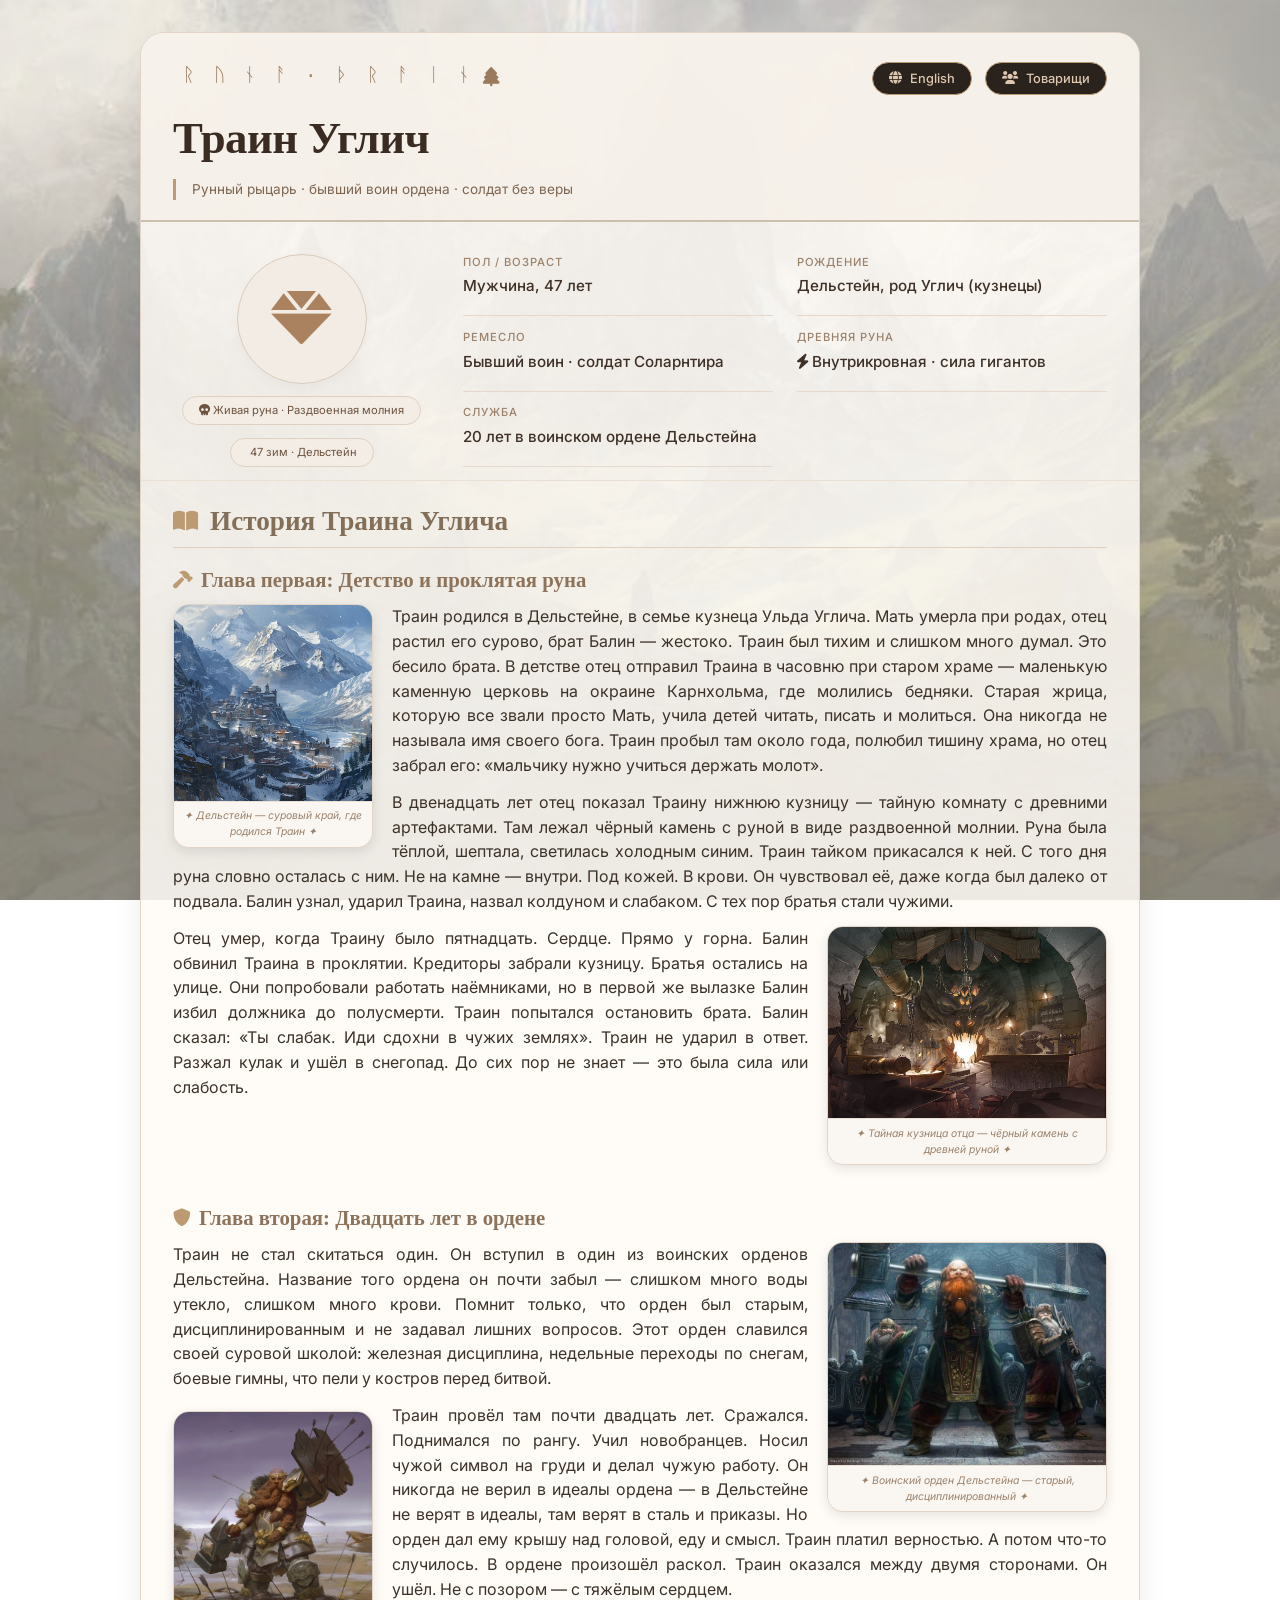
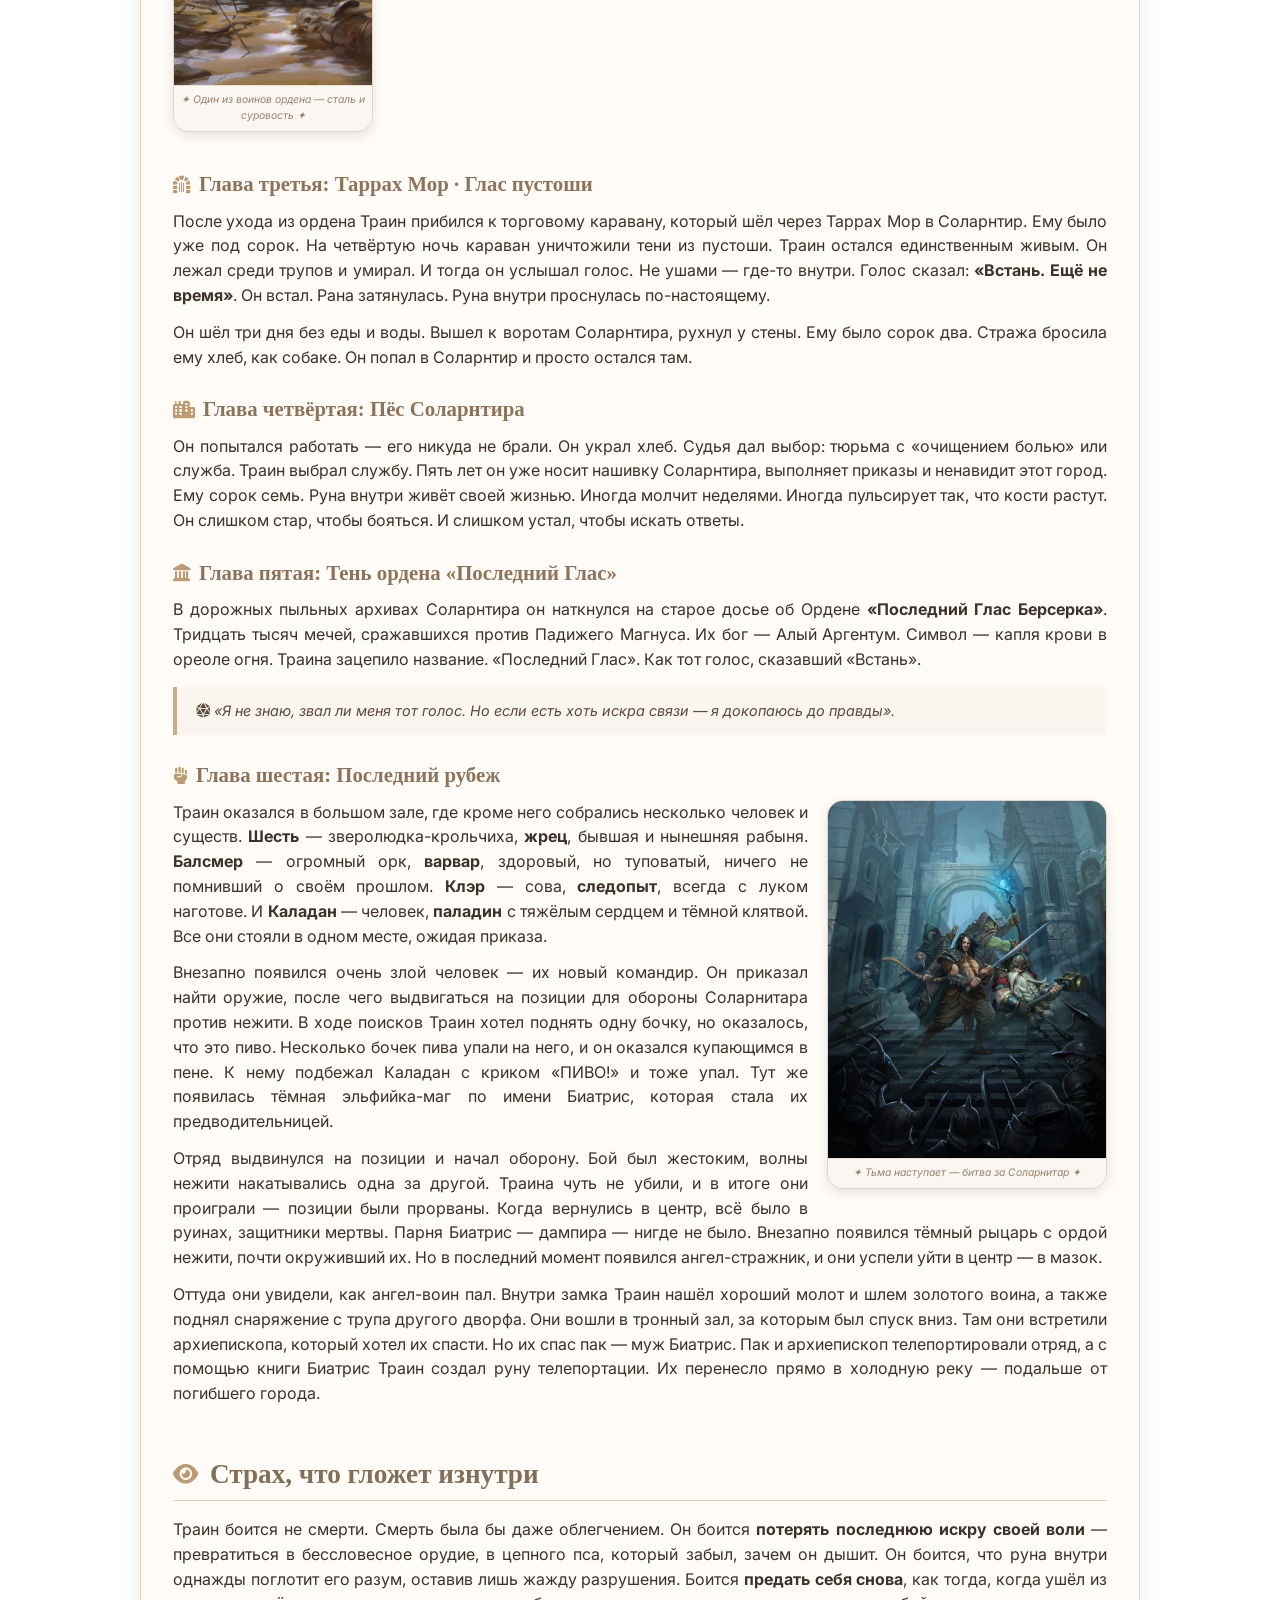
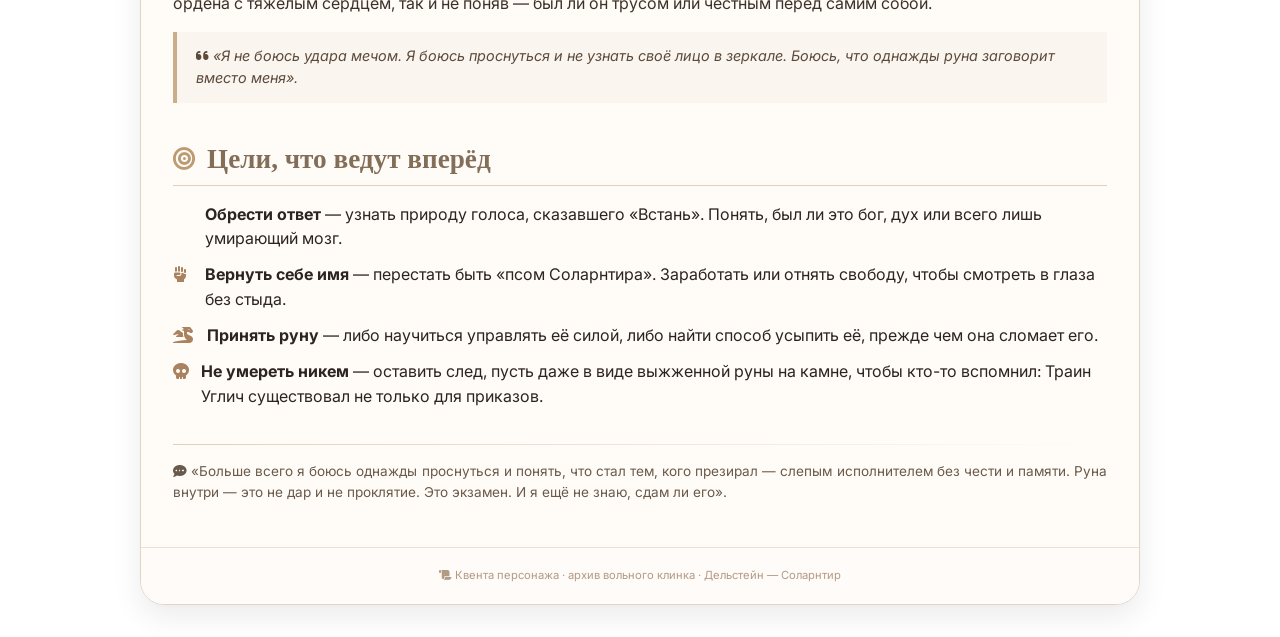
==== index.html @ 01af8a85 "Update index.html" ====
<!DOCTYPE html>
<html lang="ru">
<head>
    <meta charset="UTF-8">
    <meta name="viewport" content="width=device-width, initial-scale=1.0, viewport-fit=cover">
    <title>Траин Углич · Квента персонажа</title>
    <link href="https://fonts.googleapis.com/css2?family=Inter:opsz,wght@14..32,300;400;500;600&family=Cormorant+Garamond:ital,wght@0,400;0,500;0,600;1,400;1,500&display=swap" rel="stylesheet">
    <link rel="stylesheet" href="https://cdnjs.cloudflare.com/ajax/libs/font-awesome/6.0.0-beta3/css/all.min.css">
    <style>
        * { margin: 0; padding: 0; box-sizing: border-box; }
        
        /* ========== ПАРАЛЛАКС ФОНЫ ========== */
        .parallax-bg {
            position: fixed;
            top: 0;
            left: 0;
            width: 100%;
            height: 100%;
            background-size: cover;
            background-position: center;
            background-repeat: no-repeat;
            background-attachment: fixed;
            z-index: -2;
            transition: opacity 0.5s ease-in-out;
        }
        
        /* ФОН 1 (для глав 1-5) */
        .parallax-bg-1 {
            background-image: url('fd4d90627bd18313378cedc492b0d682.jpg');
            opacity: 1;
            filter: contrast(1.05) brightness(1.02);
        }
        
        /* ФОН 2 (для главы 6) */
        .parallax-bg-2 {
            background-image: url('background2.jpg');
            opacity: 0;
            filter: contrast(1.05) brightness(1.02);
        }
        
        body {
            background: transparent;
            font-family: 'Inter', sans-serif;
            color: #2c241e;
            line-height: 1.55;
            padding: 2rem 1.5rem;
            position: relative;
        }
        
        /* Полупрозрачный оверлей */
        body::before {
            content: '';
            position: fixed;
            top: 0;
            left: 0;
            width: 100%;
            height: 100%;
            background: rgba(232, 224, 213, 0.55);
            z-index: -1;
        }
        
        .container { max-width: 1000px; margin: 0 auto; }
        
        .dossier {
            background: rgba(255, 252, 247, 0.85);
            border-radius: 24px;
            box-shadow: 0 12px 30px rgba(0, 0, 0, 0.08), 0 2px 4px rgba(0, 0, 0, 0.02);
            overflow: hidden;
            border: 1px solid #e2d5c8;
            backdrop-filter: blur(0px);
        }
        
        .header {
            background: rgba(245, 239, 232, 0.85);
            padding: 1.8rem 2rem 1.2rem 2rem;
            border-bottom: 2px solid #cbbfae;
            position: relative;
        }
        
        .rune-line {
            display: flex;
            align-items: center;
            gap: 10px;
            font-size: 1.2rem;
            color: #9b7b5e;
            letter-spacing: 4px;
            font-family: monospace;
            margin-bottom: 0.75rem;
        }
        
        h1 {
            font-family: 'Cormorant Garamont', serif;
            font-size: 2.8rem;
            font-weight: 600;
            color: #3a2c22;
            letter-spacing: -0.5px;
        }
        
        .sub {
            color: #7d6652;
            font-size: 0.85rem;
            border-left: 3px solid #bc9a72;
            padding-left: 1rem;
            margin-top: 0.4rem;
        }
        
        .header-buttons {
            position: absolute;
            top: 1.8rem;
            right: 2rem;
            display: flex;
            gap: 0.8rem;
        }
        
        .lang-btn, .comrades-btn {
            background: #2a221c;
            border: 1px solid #bc9a72;
            color: #e0c8b0;
            padding: 0.5rem 1rem;
            border-radius: 40px;
            font-size: 0.8rem;
            font-weight: 500;
            cursor: pointer;
            transition: all 0.2s;
            display: flex;
            align-items: center;
            gap: 8px;
            font-family: 'Inter', sans-serif;
            z-index: 10;
        }
        
        .lang-btn:hover, .comrades-btn:hover { background: #bc9a72; color: #1f1915; transform: scale(1.02); }
        
        /* Модальное окно */
        .modal {
            display: none;
            position: fixed;
            top: 0;
            left: 0;
            width: 100%;
            height: 100%;
            background: rgba(0, 0, 0, 0.6);
            backdrop-filter: blur(4px);
            z-index: 2000;
            justify-content: center;
            align-items: center;
        }
        
        .modal.active { display: flex; }
        
        .modal-content {
            background: #fffcf7;
            border-radius: 24px;
            max-width: 500px;
            width: 90%;
            max-height: 80vh;
            overflow-y: auto;
            border: 1px solid #e2d5c8;
            box-shadow: 0 20px 40px rgba(0, 0, 0, 0.2);
            animation: modalFadeIn 0.3s ease;
        }
        
        @keyframes modalFadeIn {
            from { opacity: 0; transform: translateY(-20px); }
            to { opacity: 1; transform: translateY(0); }
        }
        
        .modal-header {
            background: #f5efe8;
            padding: 1rem 1.5rem;
            border-bottom: 2px solid #cbbfae;
            display: flex;
            justify-content: space-between;
            align-items: center;
        }
        
        .modal-header h3 {
            font-family: 'Cormorant Garamont', serif;
            font-size: 1.5rem;
            color: #3a2c22;
        }
        
        .modal-close {
            background: none;
            border: none;
            font-size: 1.5rem;
            cursor: pointer;
            color: #9b7b5e;
            transition: 0.2s;
        }
        
        .modal-close:hover { color: #bc5a38; }
        
        .comrade-list { padding: 1rem 1.5rem; }
        
        .comrade-card {
            display: flex;
            gap: 1rem;
            padding: 1rem 0;
            border-bottom: 1px solid #e9dfd3;
        }
        
        .comrade-card:last-child { border-bottom: none; }
        
        .comrade-icon {
            width: 50px;
            height: 50px;
            background: #f2ece4;
            border-radius: 50%;
            display: flex;
            align-items: center;
            justify-content: center;
            border: 1px solid #dacbbc;
            flex-shrink: 0;
        }
        
        .comrade-icon i { font-size: 1.5rem; color: #aa8260; }
        
        .comrade-info { flex: 1; }
        
        .comrade-name { font-weight: 700; font-size: 1.1rem; color: #3a2c22; }
        
        .comrade-class {
            font-size: 0.7rem;
            color: #9b826b;
            text-transform: uppercase;
            letter-spacing: 1px;
            margin-bottom: 0.3rem;
        }
        
        .comrade-thought {
            font-size: 0.85rem;
            color: #5c4a3b;
            font-style: italic;
        }
        
        .comrade-thought i { color: #bc9a72; margin-right: 4px; }
        
        /* Галерея */
        .image-gallery {
            cursor: pointer;
            transition: all 0.3s ease;
        }
        
        .image-gallery:hover {
            filter: brightness(1.05) contrast(1.05);
            box-shadow: 0 0 15px rgba(188, 106, 56, 0.5), 0 0 30px rgba(188, 106, 56, 0.3);
            transform: scale(1.01);
        }
        
        .fullscreen-modal {
            display: none;
            position: fixed;
            top: 0;
            left: 0;
            width: 100%;
            height: 100%;
            background: rgba(0, 0, 0, 0.95);
            z-index: 3000;
            justify-content: center;
            align-items: center;
            cursor: pointer;
        }
        
        .fullscreen-modal.active { display: flex; }
        
        .fullscreen-modal img {
            max-width: 90vw;
            max-height: 90vh;
            object-fit: contain;
            border-radius: 12px;
            box-shadow: 0 0 40px rgba(0,0,0,0.5);
        }
        
        .fullscreen-close {
            position: absolute;
            top: 20px;
            right: 30px;
            font-size: 40px;
            color: white;
            cursor: pointer;
            background: none;
            border: none;
            z-index: 3001;
            font-weight: bold;
            transition: 0.2s;
        }
        
        .fullscreen-close:hover {
            color: #bc9a72;
            transform: scale(1.1);
        }
        
        /* Инфо-панель */
        .info-panel {
            display: flex;
            flex-wrap: wrap;
            gap: 2rem;
            padding: 2rem 2rem 0.8rem 2rem;
            border-bottom: 1px solid #e9dfd3;
        }
        
        .avatar {
            flex: 1;
            min-width: 180px;
            display: flex;
            flex-direction: column;
            align-items: center;
            gap: 0.8rem;
        }
        
        .rune-symbol {
            width: 130px;
            height: 130px;
            background: #f2ece4;
            border-radius: 50%;
            display: flex;
            align-items: center;
            justify-content: center;
            border: 1px solid #dacbbc;
            box-shadow: 0 4px 12px rgba(0, 0, 0, 0.03);
        }
        
        .rune-symbol i { font-size: 3.8rem; color: #aa8260; transition: text-shadow 0.2s; }
        
        .badge {
            background: #f3ede6;
            padding: 0.3rem 1rem;
            border-radius: 40px;
            font-size: 0.7rem;
            color: #6e5440;
            border: 1px solid #dfd0c0;
        }
        
        .traits {
            flex: 2.5;
            display: grid;
            grid-template-columns: repeat(auto-fill, minmax(200px, 1fr));
            gap: 0.8rem 1.5rem;
        }
        
        .trait-item {
            border-bottom: 1px solid #e5d9ce;
            padding-bottom: 0.4rem;
        }
        
        .trait-label {
            font-size: 0.7rem;
            text-transform: uppercase;
            letter-spacing: 1px;
            color: #9b826b;
            font-weight: 500;
        }
        
        .trait-value {
            font-size: 0.95rem;
            font-weight: 500;
            color: #3e3026;
            margin-top: 0.2rem;
        }
        
        .content { padding: 1.2rem 2rem 2rem 2rem; }
        
        .section { margin-bottom: 2.2rem; }
        
        .section-title {
            font-family: 'Cormorant Garamont', serif;
            font-size: 1.7rem;
            font-weight: 600;
            color: #836e58;
            display: flex;
            align-items: center;
            gap: 12px;
            border-bottom: 1px solid #e0cfbf;
            padding-bottom: 0.3rem;
            margin-bottom: 1rem;
        }
        
        .section-title i { font-size: 1.4rem; color: #bc9a72; }
        
        .section-text {
            color: #3d3229;
            text-align: justify;
            margin-bottom: 0.75rem;
        }
        
        .quote-mini {
            background: #faf5ef;
            padding: 0.8rem 1.2rem;
            border-left: 4px solid #c9ae8b;
            font-style: italic;
            margin: 1rem 0;
            font-size: 0.9rem;
            color: #5c4a3b;
        }
        
        .pillar-list {
            list-style: none;
            margin-top: 0.5rem;
        }
        
        .pillar-list li {
            margin-bottom: 0.7rem;
            display: flex;
            align-items: baseline;
            gap: 10px;
        }
        
        .pillar-list li i {
            color: #aa8260;
            width: 24px;
            font-size: 1rem;
            margin-top: 3px;
        }
        
        .history-chapter { margin-bottom: 1.5rem; }
        
        .history-title {
            font-family: 'Cormorant Garamont', serif;
            font-size: 1.3rem;
            font-weight: 600;
            color: #8e735b;
            margin: 1rem 0 0.5rem 0;
            display: flex;
            align-items: center;
            gap: 8px;
        }
        
        .history-title i { font-size: 1.1rem; color: #bc9a72; }
        
        /* Картинки в главах */
        .chapter-image-left {
            float: left;
            width: 200px;
            margin: 0 1.2rem 0.8rem 0;
            border-radius: 16px;
            overflow: hidden;
            box-shadow: 0 4px 12px rgba(0, 0, 0, 0.1);
            background: #f2ece4;
            border: 1px solid #e2d5c8;
            transition: all 0.3s ease;
        }
        
        .chapter-image-right {
            float: right;
            width: 280px;
            margin: 0 0 0.8rem 1.2rem;
            border-radius: 16px;
            overflow: hidden;
            box-shadow: 0 4px 12px rgba(0, 0, 0, 0.1);
            background: #f2ece4;
            border: 1px solid #e2d5c8;
            transition: all 0.3s ease;
        }
        
        .chapter-image-left-lower {
            float: left;
            width: 200px;
            margin: 0.5rem 1.2rem 0.8rem 0;
            border-radius: 16px;
            overflow: hidden;
            box-shadow: 0 4px 12px rgba(0, 0, 0, 0.1);
            background: #f2ece4;
            border: 1px solid #e2d5c8;
            transition: all 0.3s ease;
        }
        
        .chapter-image-left img, .chapter-image-right img, .chapter-image-left-lower img {
            width: 100%;
            height: auto;
            display: block;
            cursor: pointer;
        }
        
        .image-caption {
            font-size: 0.65rem;
            color: #9b826b;
            text-align: center;
            padding: 0.4rem;
            background: #faf7f2;
            border-top: 1px solid #e9dfd3;
            font-style: italic;
            cursor: pointer;
        }
        
        .clear-float { clear: both; }
        
        hr {
            border: none;
            height: 1px;
            background: linear-gradient(to right, #e0cfbf, transparent);
            margin: 1rem 0;
        }
        
        .footer-note {
            text-align: center;
            font-size: 0.7rem;
            color: #b29b84;
            border-top: 1px solid #ece1d5;
            padding: 1.2rem;
            background: #fefbf8;
        }
        
        .fade-item {
            opacity: 0;
            transform: translateY(12px);
            animation: fadeInUp 0.6s ease forwards;
        }
        
        .fade-item:nth-child(1) { animation-delay: 0.05s; }
        .fade-item:nth-child(2) { animation-delay: 0.10s; }
        .fade-item:nth-child(3) { animation-delay: 0.15s; }
        .fade-item:nth-child(4) { animation-delay: 0.20s; }
        .fade-item:nth-child(5) { animation-delay: 0.25s; }
        
        @keyframes fadeInUp {
            0% { opacity: 0; transform: translateY(12px); }
            100% { opacity: 1; transform: translateY(0); }
        }
        
        .section-title, .history-title {
            opacity: 0;
            transform: translateY(10px);
            animation: fadeInUp 0.5s ease forwards;
        }
        
        .section-title { animation-delay: 0s; }
        .history-title { animation-delay: 0.02s; }
        
        @media (max-width: 600px) {
            .chapter-image-left, .chapter-image-right, .chapter-image-left-lower {
                float: none;
                width: 100%;
                max-width: 280px;
                margin: 0 auto 1rem auto;
            }
            .header-buttons {
                position: static;
                margin-top: 1rem;
                justify-content: center;
            }
            .header { display: flex; flex-direction: column; gap: 0.5rem; }
        }
        
        @media (max-width: 700px) {
            body { padding: 1rem; }
            h1 { font-size: 2rem; }
            .info-panel, .content { padding-left: 1.2rem; padding-right: 1.2rem; }
            .section-title { font-size: 1.4rem; }
            .history-title { font-size: 1.1rem; }
        }
    </style>
</head>
<body>
<!-- Параллакс фоны -->
<div class="parallax-bg parallax-bg-1"></div>
<div class="parallax-bg parallax-bg-2"></div>

<div class="container">
    <div class="dossier">
        <div class="header">
            <div class="rune-line">
                <i class="fas fa-rune"></i> <span>ᚱ ᚢ ᚾ ᚨ · ᚦ ᚱ ᚨ ᛁ ᚾ</span> <i class="fas fa-tree"></i>
            </div>
            <h1 id="mainTitle">Траин Углич</h1>
            <div class="sub" id="mainSub">Рунный рыцарь · бывший воин ордена · солдат без веры</div>
            <div class="header-buttons">
                <button class="lang-btn" id="langBtn"><i class="fas fa-globe"></i> English</button>
                <button class="comrades-btn" id="comradesBtn"><i class="fas fa-users"></i> <span id="comradesBtnText">Товарищи</span></button>
            </div>
        </div>

        <div class="info-panel">
            <div class="avatar">
                <div class="rune-symbol"><i class="fas fa-gem"></i></div>
                <div class="badge"><i class="fas fa-skull"></i> <span id="badge1">Живая руна · Раздвоенная молния</span></div>
                <div class="badge"><i class="fas fa-dice-d10"></i> <span id="badge2">47 зим · Дельстейн</span></div>
            </div>
            <div class="traits">
                <div class="trait-item fade-item"><div class="trait-label" id="label1">Пол / Возраст</div><div class="trait-value" id="val1">Мужчина, 47 лет</div></div>
                <div class="trait-item fade-item"><div class="trait-label" id="label2">Рождение</div><div class="trait-value" id="val2">Дельстейн, род Углич (кузнецы)</div></div>
                <div class="trait-item fade-item"><div class="trait-label" id="label3">Ремесло</div><div class="trait-value" id="val3">Бывший воин · солдат Соларнтира</div></div>
                <div class="trait-item fade-item"><div class="trait-label" id="label4">Древняя руна</div><div class="trait-value" id="val4"><i class="fas fa-bolt"></i> Внутрикровная · сила гигантов</div></div>
                <div class="trait-item fade-item"><div class="trait-label" id="label5">Служба</div><div class="trait-value" id="val5">20 лет в воинском ордене Дельстейна</div></div>
            </div>
        </div>

        <div class="content">
            <div class="section">
                <div class="section-title"><i class="fas fa-book-open"></i><span id="historyTitle">История Траина Углича</span></div>
                
                <!-- ГЛАВА 1 -->
                <div class="history-chapter" data-chapter="1">
                    <div class="history-title"><i class="fas fa-hammer"></i><span id="ch1Title">Глава первая: Детство и проклятая руна</span></div>
                    <div class="chapter-image-left fade-item image-gallery">
                        <img src="AClOY7r3HLLx_aoETd1Z7nleTOPT_wbhRVK-f7hi3cOkZUb_fxb-kl7Se-wHX6UwdUBr1cvuwSL2vG8V_K9wSRpPMA1wGXWC8WkAH_Q0i54FkmPQcWT-1Sxf_OmzDnpWDeW92YFc8qBb6BGzbSTSI8614wDTMF4VU28edefsmH2o51cs1MFOrdHi7hwE7xsYqIh8.png" alt="Дельстейн">
                        <div class="image-caption" id="caption1">✦ Дельстейн — суровый край, где родился Траин ✦</div>
                    </div>
                    <div class="section-text fade-item" id="ch1Text1">Траин родился в Дельстейне, в семье кузнеца Ульда Углича. Мать умерла при родах, отец растил его сурово, брат Балин — жестоко. Траин был тихим и слишком много думал. Это бесило брата. В детстве отец отправил Траина в часовню при старом храме — маленькую каменную церковь на окраине Карнхольма, где молились бедняки. Старая жрица, которую все звали просто Мать, учила детей читать, писать и молиться. Она никогда не называла имя своего бога. Траин пробыл там около года, полюбил тишину храма, но отец забрал его: «мальчику нужно учиться держать молот».</div>
                    <div class="section-text fade-item" id="ch1Text2">В двенадцать лет отец показал Траину нижнюю кузницу — тайную комнату с древними артефактами. Там лежал чёрный камень с руной в виде раздвоенной молнии. Руна была тёплой, шептала, светилась холодным синим. Траин тайком прикасался к ней. С того дня руна словно осталась с ним. Не на камне — внутри. Под кожей. В крови. Он чувствовал её, даже когда был далеко от подвала. Балин узнал, ударил Траина, назвал колдуном и слабаком. С тех пор братья стали чужими.</div>
                    <div class="chapter-image-right fade-item image-gallery">
                        <img src="34544f6aa5c1a8bedbe2ea13ac9a4375.jpg" alt="Тайная кузница">
                        <div class="image-caption" id="caption2">✦ Тайная кузница отца — чёрный камень с древней руной ✦</div>
                    </div>
                    <div class="section-text fade-item" id="ch1Text3">Отец умер, когда Траину было пятнадцать. Сердце. Прямо у горна. Балин обвинил Траина в проклятии. Кредиторы забрали кузницу. Братья остались на улице. Они попробовали работать наёмниками, но в первой же вылазке Балин избил должника до полусмерти. Траин попытался остановить брата. Балин сказал: «Ты слабак. Иди сдохни в чужих землях». Траин не ударил в ответ. Разжал кулак и ушёл в снегопад. До сих пор не знает — это была сила или слабость.</div>
                    <div class="clear-float"></div>
                </div>
                
                <!-- ГЛАВА 2 -->
                <div class="history-chapter" data-chapter="2">
                    <div class="history-title"><i class="fas fa-shield-alt"></i><span id="ch2Title">Глава вторая: Двадцать лет в ордене</span></div>
                    <div class="chapter-image-right fade-item image-gallery">
                        <img src="00aa4ab0912341fcb9f31386c7531fe1.jpg" alt="Воинский орден">
                        <div class="image-caption" id="caption3">✦ Воинский орден Дельстейна — старый, дисциплинированный ✦</div>
                    </div>
                    <div class="section-text fade-item" id="ch2Text1">Траин не стал скитаться один. Он вступил в один из воинских орденов Дельстейна. Название того ордена он почти забыл — слишком много воды утекло, слишком много крови. Помнит только, что орден был старым, дисциплинированным и не задавал лишних вопросов. Этот орден славился своей суровой школой: железная дисциплина, недельные переходы по снегам, боевые гимны, что пели у костров перед битвой.</div>
                    <div class="chapter-image-left-lower fade-item image-gallery">
                        <img src="36309ded6b1198eb6fdcf8b3b38f3c63.jpg" alt="Воин ордена">
                        <div class="image-caption" id="caption4">✦ Один из воинов ордена — сталь и суровость ✦</div>
                    </div>
                    <div class="section-text fade-item" id="ch2Text2">Траин провёл там почти двадцать лет. Сражался. Поднимался по рангу. Учил новобранцев. Носил чужой символ на груди и делал чужую работу. Он никогда не верил в идеалы ордена — в Дельстейне не верят в идеалы, там верят в сталь и приказы. Но орден дал ему крышу над головой, еду и смысл. Траин платил верностью. А потом что-то случилось. В ордене произошёл раскол. Траин оказался между двумя сторонами. Он ушёл. Не с позором — с тяжёлым сердцем.</div>
                    <div class="clear-float"></div>
                </div>
                
                <!-- ГЛАВА 3 -->
                <div class="history-chapter" data-chapter="3">
                    <div class="history-title"><i class="fas fa-dungeon"></i><span id="ch3Title">Глава третья: Таррах Мор · Глас пустоши</span></div>
                    <div class="section-text fade-item" id="ch3Text1">После ухода из ордена Траин прибился к торговому каравану, который шёл через Таррах Мор в Соларнтир. Ему было уже под сорок. На четвёртую ночь караван уничтожили тени из пустоши. Траин остался единственным живым. Он лежал среди трупов и умирал. И тогда он услышал голос. Не ушами — где-то внутри. Голос сказал: <strong>«Встань. Ещё не время»</strong>. Он встал. Рана затянулась. Руна внутри проснулась по-настоящему.</div>
                    <div class="section-text fade-item" id="ch3Text2">Он шёл три дня без еды и воды. Вышел к воротам Соларнтира, рухнул у стены. Ему было сорок два. Стража бросила ему хлеб, как собаке. Он попал в Соларнтир и просто остался там.</div>
                </div>
                
                <!-- ГЛАВА 4 -->
                <div class="history-chapter" data-chapter="4">
                    <div class="history-title"><i class="fas fa-city"></i><span id="ch4Title">Глава четвёртая: Пёс Соларнтира</span></div>
                    <div class="section-text fade-item" id="ch4Text1">Он попытался работать — его никуда не брали. Он украл хлеб. Судья дал выбор: тюрьма с «очищением болью» или служба. Траин выбрал службу. Пять лет он уже носит нашивку Соларнтира, выполняет приказы и ненавидит этот город. Ему сорок семь. Руна внутри живёт своей жизнью. Иногда молчит неделями. Иногда пульсирует так, что кости растут. Он слишком стар, чтобы бояться. И слишком устал, чтобы искать ответы.</div>
                </div>
                
                <!-- ГЛАВА 5 -->
                <div class="history-chapter" data-chapter="5">
                    <div class="history-title"><i class="fas fa-landmark"></i><span id="ch5Title">Глава пятая: Тень ордена «Последний Глас»</span></div>
                    <div class="section-text fade-item" id="ch5Text1">В дорожных пыльных архивах Соларнтира он наткнулся на старое досье об Ордене <strong>«Последний Глас Берсерка»</strong>. Тридцать тысяч мечей, сражавшихся против Падижего Магнуса. Их бог — Алый Аргентум. Символ — капля крови в ореоле огня. Траина зацепило название. «Последний Глас». Как тот голос, сказавший «Встань».</div>
                    <div class="quote-mini fade-item"><i class="fas fa-dice-d20"></i> <span id="quote1">«Я не знаю, звал ли меня тот голос. Но если есть хоть искра связи — я докопаюсь до правды».</span></div>
                </div>

                <!-- ГЛАВА 6 -->
                <div class="history-chapter" data-chapter="6">
                    <div class="history-title"><i class="fas fa-fist-raised"></i><span id="ch6Title">Глава шестая: Последний рубеж</span></div>
                    <div class="chapter-image-right fade-item image-gallery">
                        <img src="b366b1f8cb17821262bf687e121859ce.jpg" alt="Битва за Соларнитар">
                        <div class="image-caption" id="caption6">✦ Тьма наступает — битва за Соларнитар ✦</div>
                    </div>
                    <div class="section-text fade-item" id="ch6Text1">Траин оказался в большом зале, где кроме него собрались несколько человек и существ. <strong>Шесть</strong> — зверолюдка-крольчиха, <strong>жрец</strong>, бывшая и нынешняя рабыня. <strong>Балсмер</strong> — огромный орк, <strong>варвар</strong>, здоровый, но туповатый, ничего не помнивший о своём прошлом. <strong>Клэр</strong> — сова, <strong>следопыт</strong>, всегда с луком наготове. И <strong>Каладан</strong> — человек, <strong>паладин</strong> с тяжёлым сердцем и тёмной клятвой. Все они стояли в одном месте, ожидая приказа.</div>
                    <div class="section-text fade-item" id="ch6Text2">Внезапно появился очень злой человек — их новый командир. Он приказал найти оружие, после чего выдвигаться на позиции для обороны Соларнитара против нежити. В ходе поисков Траин хотел поднять одну бочку, но оказалось, что это пиво. Несколько бочек пива упали на него, и он оказался купающимся в пене. К нему подбежал Каладан с криком «ПИВО!» и тоже упал. Тут же появилась тёмная эльфийка-маг по имени Биатрис, которая стала их предводительницей.</div>
                    <div class="section-text fade-item" id="ch6Text3">Отряд выдвинулся на позиции и начал оборону. Бой был жестоким, волны нежити накатывались одна за другой. Траина чуть не убили, и в итоге они проиграли — позиции были прорваны. Когда вернулись в центр, всё было в руинах, защитники мертвы. Парня Биатрис — дампира — нигде не было. Внезапно появился тёмный рыцарь с ордой нежити, почти окруживший их. Но в последний момент появился ангел-стражник, и они успели уйти в центр — в мазок.</div>
                    <div class="section-text fade-item" id="ch6Text4">Оттуда они увидели, как ангел-воин пал. Внутри замка Траин нашёл хороший молот и шлем золотого воина, а также поднял снаряжение с трупа другого дворфа. Они вошли в тронный зал, за которым был спуск вниз. Там они встретили архиепископа, который хотел их спасти. Но их спас пак — муж Биатрис. Пак и архиепископ телепортировали отряд, а с помощью книги Биатрис Траин создал руну телепортации. Их перенесло прямо в холодную реку — подальше от погибшего города.</div>
                    <div class="clear-float"></div>
                </div>
            </div>
            
            <!-- СТРАХ -->
            <div class="section">
                <div class="section-title"><i class="fas fa-eye"></i><span id="fearTitle">Страх, что гложет изнутри</span></div>
                <div class="section-text fade-item" id="fearText1">Траин боится не смерти. Смерть была бы даже облегчением. Он боится <strong>потерять последнюю искру своей воли</strong> — превратиться в бессловесное орудие, в цепного пса, который забыл, зачем он дышит. Он боится, что руна внутри однажды поглотит его разум, оставив лишь жажду разрушения. Боится <strong>предать себя снова</strong>, как тогда, когда ушёл из ордена с тяжёлым сердцем, так и не поняв — был ли он трусом или честным перед самим собой.</div>
                <div class="quote-mini fade-item"><i class="fas fa-quote-left"></i> <span id="fearQuote">«Я не боюсь удара мечом. Я боюсь проснуться и не узнать своё лицо в зеркале. Боюсь, что однажды руна заговорит вместо меня».</span></div>
            </div>
            
            <!-- ЦЕЛИ -->
            <div class="section">
                <div class="section-title"><i class="fas fa-bullseye"></i><span id="goalsTitle">Цели, что ведут вперёд</span></div>
                <ul class="pillar-list">
                    <li class="fade-item"><i class="fas fa-shield-halbed"></i> <span id="goal1"><strong>Обрести ответ</strong> — узнать природу голоса, сказавшего «Встань». Понять, был ли это бог, дух или всего лишь умирающий мозг.</span></li>
                    <li class="fade-item"><i class="fas fa-hand-fist"></i> <span id="goal2"><strong>Вернуть себе имя</strong> — перестать быть «псом Соларнтира». Заработать или отнять свободу, чтобы смотреть в глаза без стыда.</span></li>
                    <li class="fade-item"><i class="fas fa-dragon"></i> <span id="goal3"><strong>Принять руну</strong> — либо научиться управлять её силой, либо найти способ усыпить её, прежде чем она сломает его.</span></li>
                    <li class="fade-item"><i class="fas fa-skull"></i> <span id="goal4"><strong>Не умереть никем</strong> — оставить след, пусть даже в виде выжженной руны на камне, чтобы кто-то вспомнил: Траин Углич существовал не только для приказов.</span></li>
                </ul>
            </div>
            <hr>
            <div class="section-text fade-item" style="font-size:0.85rem; color:#6a5a4b;"><i class="fas fa-comment-dots"></i> <span id="finalQuote">«Больше всего я боюсь однажды проснуться и понять, что стал тем, кого презирал — слепым исполнителем без чести и памяти. Руна внутри — это не дар и не проклятие. Это экзамен. И я ещё не знаю, сдам ли его».</span></div>
        </div>
        <div class="footer-note"><i class="fas fa-scroll"></i> <span id="footerText">Квента персонажа · архив вольного клинка · Дельстейн — Соларнтир</span></div>
    </div>
</div>

<div id="comradesModal" class="modal">
    <div class="modal-content">
        <div class="modal-header">
            <h3><i class="fas fa-users"></i> <span id="modalTitle">Товарищи</span></h3>
            <button class="modal-close" id="closeModalBtn">&times;</button>
        </div>
        <div class="comrade-list" id="comradeList"></div>
    </div>
</div>

<div id="fullscreenModal" class="fullscreen-modal">
    <button class="fullscreen-close" id="fullscreenCloseBtn">&times;</button>
    <img id="fullscreenImage" src="" alt="Полноэкранный режим">
</div>

<script>
    const comradesData = {
        ru: [
            { name: "Балсмег Скальный", class: "Варвар (Берсерк) · Полуорк", thought: "«Гроза полей и врагов. Когда Балсмег идёт в атаку — земля дрожит. Я бы не хотел оказаться на его пути. Надёжен, как гранитная скала.»" },
            { name: "Вейл Кр'ант", class: "Друид (Круг спор) · Тифлинг", thought: "«Тихий и задумчивый. Смотрит на мир иначе — как будто слышит то, чего не слышим мы. В бою неожиданно опасен. Доверяю его чутью.»" },
            { name: "Шесть", class: "Жрец (Домен жизни) · Зверолюд-заяц", thought: "«Лечит других, а сама — оружие без права выбора. Слишком похоже на меня. Я был псом Соларнтира, она — рабыня с верой. И это страшит — видеть, как достойный воин служит не по своей воле.»" },
            { name: "Каладан Броувер", class: "Паладин (Клятва Преступник) · Человек", thought: "«Тёмная лошадка. Его клятва — не обычная клятва паладина, в ней чувствуется горечь и утрата. Но держит слово крепко. Я таких уважаю.»" },
            { name: "Биатрис Пакив (Кладрае)", class: "Колдун (Временной маг) · Дроу", thought: "«Эльфы... Ненавижу эльфов. Все эти их ужимки, столетние взгляды и магия из пальца. Но эта... она странная даже для дроу. Время крутит, как пряжу. Бесит, но без неё мы бы уже трижды умерли. Пространственный куб её — единственная вещь, которую я у эльфа не хочу разбить молотом. Ладно, пусть идёт рядом. Пока что.»" },
            { name: "Клэр Фаерфлай", class: "Следопыт (Сумрачный охотник) · Совлин", thought: "«Совлин. Птица, значит. В темноте видит лучше меня, а я не люблю, когда кто-то видит лучше дворфа. Исчезает в тенях так, что сам чёрт ногу сломит. Спрашиваю её — \"ты где?\", а она уже за спиной. Бесит. Но на разведку — лучше не найти.»" },
            { name: "Яроной", class: "Зверочеловек", thought: "«Ничего не знаю. Бомж какой-то. И хвост уёбищный. Из лука пару раз в дерево попал вместо врага — я чуть не поседел. Но дерётся — зверь. Ладно, пусть идёт, пока мух не ловит.»" }
        ],
        en: [
            { name: "Balsmeg Rockborn", class: "Barbarian (Berserker) · Half-Orc", thought: "«A storm of fields and foes. When Balsmeg charges — the earth trembles. I wouldn't want to be in his way. Reliable as granite.»" },
            { name: "Veil Kr'ant", class: "Druid (Circle of Spores) · Tiefling", thought: "«Quiet and thoughtful. Sees the world differently — as if hearing what we can't. Dangerous in battle when least expected. I trust his instincts.»" },
            { name: "Six", class: "Cleric (Life Domain) · Harengon", thought: "«Heals others, yet she's a weapon with no choice. Too similar to me. I was Solarntir's dog, she's a slave with faith. And it frightens me — to see a worthy warrior serve against their will.»" },
            { name: "Khaladan Brower", class: "Paladin (Oathbreaker) · Human", thought: "«A dark horse. His oath isn't a typical paladin's — there's bitterness and loss in it. But he keeps his word. I respect that.»" },
            { name: "Beatrice Pakiv (Kladrae)", class: "Warlock (Chronomancer) · Drow", thought: "«Elves... I hate elves. Their mannerisms, centuries-old stares, magic from a finger. But this one... she's strange even for a drow. Twists time like yarn. Infuriating, but without her we'd be dead thrice over. Her spatial cube is the only elven thing I don't want to smash with a hammer. Fine, she can walk beside me. For now.»" },
            { name: "Claire Firefly", class: "Ranger (Gloom Stalker) · Owlin", thought: "«An owlin. A bird, then. Sees better in darkness than me, and I don't like anyone seeing better than a dwarf. Disappears into shadows like a ghost. I ask 'where are you?' — and she's already behind me. Infuriating. But for scouting — none better.»" },
            { name: "Yaronoy", class: "Beastfolk", thought: "«I know nothing. Some kind of bum. And that tail is hideous. Missed a couple of shots with the bow — hit a tree instead of the enemy. Almost made my beard turn grey. But in melee — a beast. Fine, let him come. As long as he doesn't catch flies.»" }
        ]
    };

    let currentLang = 'ru';

    function getIconForClass(name) {
        if (name.includes('Балсмег') || name.includes('Balsmeg')) return 'fa-fist-raised';
        if (name.includes('Вейл') || name.includes('Veil')) return 'fa-leaf';
        if (name.includes('Шесть') || name.includes('Six')) return 'fa-pray';
        if (name.includes('Каладан') || name.includes('Khaladan')) return 'fa-shield-alt';
        if (name.includes('Биатрис') || name.includes('Beatrice')) return 'fa-hourglass-half';
        if (name.includes('Клэр') || name.includes('Claire')) return 'fa-feather-alt';
        return 'fa-paw';
    }

    function updateBackgroundOnScroll() {
        const chapter6 = document.querySelector('.history-chapter[data-chapter="6"]');
        if (!chapter6) return;
        
        const rect = chapter6.getBoundingClientRect();
        const windowHeight = window.innerHeight;
        
        let opacity = 0;
        if (rect.top <= windowHeight * 0.6) {
            opacity = Math.min(1, Math.max(0, (windowHeight * 0.6 - rect.top) / (windowHeight * 0.3)));
        }
        
        const bg1 = document.querySelector('.parallax-bg-1');
        const bg2 = document.querySelector('.parallax-bg-2');
        
        if (bg1 && bg2) {
            bg1.style.opacity = 1 - opacity;
            bg2.style.opacity = opacity;
        }
    }

    function initFullscreen() {
        const images = document.querySelectorAll('.chapter-image-left img, .chapter-image-right img, .chapter-image-left-lower img');
        const modal = document.getElementById('fullscreenModal');
        const modalImg = document.getElementById('fullscreenImage');
        const closeBtn = document.getElementById('fullscreenCloseBtn');
        
        images.forEach(img => {
            img.addEventListener('click', function(e) {
                e.stopPropagation();
                modalImg.src = this.src;
                modal.classList.add('active');
            });
        });
        
        function closeFullscreen() {
            modal.classList.remove('active');
            modalImg.src = '';
        }
        
        closeBtn.addEventListener('click', closeFullscreen);
        modal.addEventListener('click', function(e) {
            if (e.target === modal) closeFullscreen();
        });
        
        document.addEventListener('keydown', function(e) {
            if (e.key === 'Escape' && modal.classList.contains('active')) {
                closeFullscreen();
            }
        });
    }

    function updateLanguage(lang) {
        currentLang = lang;
        const data = comradesData[lang];
        const btn = document.getElementById('langBtn');
        
        btn.innerHTML = lang === 'ru' ? '<i class="fas fa-globe"></i> English' : '<i class="fas fa-globe"></i> Русский';
        document.getElementById('comradesBtnText').innerText = lang === 'ru' ? 'Товарищи' : 'Comrades';
        document.getElementById('modalTitle').innerText = lang === 'ru' ? 'Товарищи' : 'Comrades';
        
        const comradeList = document.getElementById('comradeList');
        comradeList.innerHTML = '';
        data.forEach(c => {
            const card = document.createElement('div');
            card.className = 'comrade-card';
            card.innerHTML = `
                <div class="comrade-icon"><i class="fas ${getIconForClass(c.name)}"></i></div>
                <div class="comrade-info">
                    <div class="comrade-name">${c.name}</div>
                    <div class="comrade-class">${c.class}</div>
                    <div class="comrade-thought"><i class="fas fa-quote-left"></i> ${c.thought}</div>
                </div>
            `;
            comradeList.appendChild(card);
        });
        
        if (lang === 'ru') {
            document.getElementById('mainSub').innerText = 'Рунный рыцарь · бывший воин ордена · солдат без веры';
            document.getElementById('badge1').innerText = 'Живая руна · Раздвоенная молния';
            document.getElementById('badge2').innerText = '47 зим · Дельстейн';
            document.getElementById('label1').innerText = 'Пол / Возраст'; document.getElementById('val1').innerText = 'Мужчина, 47 лет';
            document.getElementById('label2').innerText = 'Рождение'; document.getElementById('val2').innerText = 'Дельстейн, род Углич (кузнецы)';
            document.getElementById('label3').innerText = 'Ремесло'; document.getElementById('val3').innerText = 'Бывший воин · солдат Соларнтира';
            document.getElementById('label4').innerText = 'Древняя руна'; document.getElementById('val4').innerHTML = '<i class="fas fa-bolt"></i> Внутрикровная · сила гигантов';
            document.getElementById('label5').innerText = 'Служба'; document.getElementById('val5').innerText = '20 лет в воинском ордене Дельстейна';
            
            document.getElementById('caption1').innerHTML = '✦ Дельстейн — суровый край, где родился Траин ✦';
            document.getElementById('caption2').innerHTML = '✦ Тайная кузница отца — чёрный камень с древней руной ✦';
            document.getElementById('caption3').innerHTML = '✦ Воинский орден Дельстейна — старый, дисциплинированный ✦';
            document.getElementById('caption4').innerHTML = '✦ Один из воинов ордена — сталь и суровость ✦';
            document.getElementById('caption6').innerHTML = '✦ Тьма наступает — битва за Соларнитар ✦';
            
            document.getElementById('historyTitle').innerText = 'История Траина Углича';
            document.getElementById('ch1Title').innerText = 'Глава первая: Детство и проклятая руна';
            document.getElementById('ch2Title').innerText = 'Глава вторая: Двадцать лет в ордене';
            document.getElementById('ch3Title').innerText = 'Глава третья: Таррах Мор · Глас пустоши';
            document.getElementById('ch4Title').innerText = 'Глава четвёртая: Пёс Соларнтира';
            document.getElementById('ch5Title').innerText = 'Глава пятая: Тень ордена «Последний Глас»';
            document.getElementById('ch6Title').innerText = 'Глава шестая: Последний рубеж';
            document.getElementById('fearTitle').innerText = 'Страх, что гложет изнутри';
            document.getElementById('goalsTitle').innerText = 'Цели, что ведут вперёд';
            document.getElementById('footerText').innerText = 'Квента персонажа · архив вольного клинка · Дельстейн — Соларнтир';
            
            document.getElementById('ch1Text1').innerHTML = 'Траин родился в Дельстейне, в семье кузнеца Ульда Углича. Мать умерла при родах, отец растил его сурово, брат Балин — жестоко. Траин был тихим и слишком много думал. Это бесило брата. В детстве отец отправил Траина в часовню при старом храме — маленькую каменную церковь на окраине Карнхольма, где молились бедняки. Старая жрица, которую все звали просто Мать, учила детей читать, писать и молиться. Она никогда не называла имя своего бога. Траин пробыл там около года, полюбил тишину храма, но отец забрал его: «мальчику нужно учиться держать молот».';
            document.getElementById('ch1Text2').innerHTML = 'В двенадцать лет отец показал Траину нижнюю кузницу — тайную комнату с древними артефактами. Там лежал чёрный камень с руной в виде раздвоенной молнии. Руна была тёплой, шептала, светилась холодным синим. Траин тайком прикасался к ней. С того дня руна словно осталась с ним. Не на камне — внутри. Под кожей. В крови. Он чувствовал её, даже когда был далеко от подвала. Балин узнал, ударил Траина, назвал колдуном и слабаком. С тех пор братья стали чужими.';
            document.getElementById('ch1Text3').innerHTML = 'Отец умер, когда Траину было пятнадцать. Сердце. Прямо у горна. Балин обвинил Траина в проклятии. Кредиторы забрали кузницу. Братья остались на улице. Они попробовали работать наёмниками, но в первой же вылазке Балин избил должника до полусмерти. Траин попытался остановить брата. Балин сказал: «Ты слабак. Иди сдохни в чужих землях». Траин не ударил в ответ. Разжал кулак и ушёл в снегопад. До сих пор не знает — это была сила или слабость.';
            document.getElementById('ch2Text1').innerHTML = 'Траин не стал скитаться один. Он вступил в один из воинских орденов Дельстейна. Название того ордена он почти забыл — слишком много воды утекло, слишком много крови. Помнит только, что орден был старым, дисциплинированным и не задавал лишних вопросов. Этот орден славился своей суровой школой: железная дисциплина, недельные переходы по снегам, боевые гимны, что пели у костров перед битвой.';
            document.getElementById('ch2Text2').innerHTML = 'Траин провёл там почти двадцать лет. Сражался. Поднимался по рангу. Учил новобранцев. Носил чужой символ на груди и делал чужую работу. Он никогда не верил в идеалы ордена — в Дельстейне не верят в идеалы, там верят в сталь и приказы. Но орден дал ему крышу над головой, еду и смысл. Траин платил верностью. А потом что-то случилось. В ордене произошёл раскол. Траин оказался между двумя сторонами. Он ушёл. Не с позором — с тяжёлым сердцем.';
            document.getElementById('ch3Text1').innerHTML = 'После ухода из ордена Траин прибился к торговому каравану, который шёл через Таррах Мор в Соларнтир. Ему было уже под сорок. На четвёртую ночь караван уничтожили тени из пустоши. Траин остался единственным живым. Он лежал среди трупов и умирал. И тогда он услышал голос. Не ушами — где-то внутри. Голос сказал: <strong>«Встань. Ещё не время»</strong>. Он встал. Рана затянулась. Руна внутри проснулась по-настоящему.';
            document.getElementById('ch3Text2').innerHTML = 'Он шёл три дня без еды и воды. Вышел к воротам Соларнтира, рухнул у стены. Ему было сорок два. Стража бросила ему хлеб, как собаке. Он попал в Соларнтир и просто остался там.';
            document.getElementById('ch4Text1').innerHTML = 'Он попытался работать — его никуда не брали. Он украл хлеб. Судья дал выбор: тюрьма с «очищением болью» или служба. Траин выбрал службу. Пять лет он уже носит нашивку Соларнтира, выполняет приказы и ненавидит этот город. Ему сорок семь. Руна внутри живёт своей жизнью. Иногда молчит неделями. Иногда пульсирует так, что кости растут. Он слишком стар, чтобы бояться. И слишком устал, чтобы искать ответы.';
            document.getElementById('ch5Text1').innerHTML = 'В дорожных пыльных архивах Соларнтира он наткнулся на старое досье об Ордене <strong>«Последний Глас Берсерка»</strong>. Тридцать тысяч мечей, сражавшихся против Падижего Магнуса. Их бог — Алый Аргентум. Символ — капля крови в ореоле огня. Траина зацепило название. «Последний Глас». Как тот голос, сказавший «Встань».';
            document.getElementById('quote1').innerHTML = '«Я не знаю, звал ли меня тот голос. Но если есть хоть искра связи — я докопаюсь до правды».';
            document.getElementById('ch6Text1').innerHTML = 'Траин оказался в большом зале, где кроме него собрались несколько человек и существ. <strong>Шесть</strong> — зверолюдка-крольчиха, <strong>жрец</strong>, бывшая и нынешняя рабыня. <strong>Балсмер</strong> — огромный орк, <strong>варвар</strong>, здоровый, но туповатый, ничего не помнивший о своём прошлом. <strong>Клэр</strong> — сова, <strong>следопыт</strong>, всегда с луком наготове. И <strong>Каладан</strong> — человек, <strong>паладин</strong> с тяжёлым сердцем и тёмной клятвой. Все они стояли в одном месте, ожидая приказа.';
            document.getElementById('ch6Text2').innerHTML = 'Внезапно появился очень злой человек — их новый командир. Он приказал найти оружие, после чего выдвигаться на позиции для обороны Соларнитара против нежити. В ходе поисков Траин хотел поднять одну бочку, но оказалось, что это пиво. Несколько бочек пива упали на него, и он оказался купающимся в пене. К нему подбежал Каладан с криком «ПИВО!» и тоже упал. Тут же появилась тёмная эльфийка-маг по имени Биатрис, которая стала их предводительницей.';
            document.getElementById('ch6Text3').innerHTML = 'Отряд выдвинулся на позиции и начал оборону. Бой был жестоким, волны нежити накатывались одна за другой. Траина чуть не убили, и в итоге они проиграли — позиции были прорваны. Когда вернулись в центр, всё было в руинах, защитники мертвы. Парня Биатрис — дампира — нигде не было. Внезапно появился тёмный рыцарь с ордой нежити, почти окруживший их. Но в последний момент появился ангел-стражник, и они успели уйти в центр — в мазок.';
            document.getElementById('ch6Text4').innerHTML = 'Оттуда они увидели, как ангел-воин пал. Внутри замка Траин нашёл хороший молот и шлем золотого воина, а также поднял снаряжение с трупа другого дворфа. Они вошли в тронный зал, за которым был спуск вниз. Там они встретили архиепископа, который хотел их спасти. Но их спас пак — муж Биатрис. Пак и архиепископ телепортировали отряд, а с помощью книги Биатрис Траин создал руну телепортации. Их перенесло прямо в холодную реку — подальше от погибшего города.';
            document.getElementById('fearText1').innerHTML = 'Траин боится не смерти. Смерть была бы даже облегчением. Он боится <strong>потерять последнюю искру своей воли</strong> — превратиться в бессловесное орудие, в цепного пса, который забыл, зачем он дышит. Он боится, что руна внутри однажды поглотит его разум, оставив лишь жажду разрушения. Боится <strong>предать себя снова</strong>, как тогда, когда ушёл из ордена с тяжёлым сердцем, так и не поняв — был ли он трусом или честным перед самим собой.';
            document.getElementById('fearQuote').innerHTML = '«Я не боюсь удара мечом. Я боюсь проснуться и не узнать своё лицо в зеркале. Боюсь, что однажды руна заговорит вместо меня».';
            document.getElementById('goal1').innerHTML = '<strong>Обрести ответ</strong> — узнать природу голоса, сказавшего «Встань». Понять, был ли это бог, дух или всего лишь умирающий мозг.';
            document.getElementById('goal2').innerHTML = '<strong>Вернуть себе имя</strong> — перестать быть «псом Соларнтира». Заработать или отнять свободу, чтобы смотреть в глаза без стыда.';
            document.getElementById('goal3').innerHTML = '<strong>Принять руну</strong> — либо научиться управлять её силой, либо найти способ усыпить её, прежде чем она сломает его.';
            document.getElementById('goal4').innerHTML = '<strong>Не умереть никем</strong> — оставить след, пусть даже в виде выжженной руны на камне, чтобы кто-то вспомнил: Траин Углич существовал не только для приказов.';
            document.getElementById('finalQuote').innerHTML = '«Больше всего я боюсь однажды проснуться и понять, что стал тем, кого презирал — слепым исполнителем без чести и памяти. Руна внутри — это не дар и не проклятие. Это экзамен. И я ещё не знаю, сдам ли его».';
        } else {
            // ENGLISH VERSION (сокращённо для компактности)
            document.getElementById('mainSub').innerText = 'Rune Knight · former Order warrior · soldier without faith';
            document.getElementById('badge1').innerText = 'Living Rune · Forked Lightning';
            document.getElementById('badge2').innerText = '47 winters · Delstein';
            document.getElementById('label1').innerText = 'Gender / Age'; document.getElementById('val1').innerText = 'Male, 47 years';
            document.getElementById('label2').innerText = 'Birth'; document.getElementById('val2').innerText = 'Delstein, Uglich family (blacksmiths)';
            document.getElementById('label3').innerText = 'Craft'; document.getElementById('val3').innerText = 'Former warrior · soldier of Solarntir';
            document.getElementById('label4').innerText = 'Ancient Rune'; document.getElementById('val4').innerHTML = '<i class="fas fa-bolt"></i> Bloodborne · Giant\'s strength';
            document.getElementById('label5').innerText = 'Service'; document.getElementById('val5').innerText = '20 years in the military order of Delstein';
            
            document.getElementById('caption1').innerHTML = '✦ Delstein — the harsh land where Train was born ✦';
            document.getElementById('caption2').innerHTML = '✦ Father\'s secret forge — the black stone with the ancient rune ✦';
            document.getElementById('caption3').innerHTML = '✦ The military order of Delstein — old, disciplined ✦';
            document.getElementById('caption4').innerHTML = '✦ One of the order\'s warriors — steel and severity ✦';
            document.getElementById('caption6').innerHTML = '✦ Darkness approaches — the battle for Solarntir ✦';
            
            document.getElementById('historyTitle').innerText = 'The Story of Train Uglich';
            document.getElementById('ch1Title').innerText = 'Chapter One: Childhood and the Cursed Rune';
            document.getElementById('ch2Title').innerText = 'Chapter Two: Twenty Years in the Order';
            document.getElementById('ch3Title').innerText = 'Chapter Three: Tarrakh Mor · The Voice of the Wasteland';
            document.getElementById('ch4Title').innerText = 'Chapter Four: The Hound of Solarntir';
            document.getElementById('ch5Title').innerText = 'Chapter Five: The Shadow of the Order "The Last Voice"';
            document.getElementById('ch6Title').innerText = 'Chapter Six: The Last Stand';
            document.getElementById('fearTitle').innerText = 'The Fear that Gnaws Within';
            document.getElementById('goalsTitle').innerText = 'Goals that Lead Forward';
            document.getElementById('footerText').innerText = 'Character Quest · free blade archive · Delstein — Solarntir';
            
            document.getElementById('ch1Text1').innerHTML = 'Train was born in Delstein, in the family of blacksmith Uld Uglich. His mother died in childbirth, his father raised him harshly, his brother Balin — cruelly. Train was quiet and thought too much. This enraged his brother. As a child, his father sent Train to a chapel at an old temple — a small stone church on the outskirts of Karnholm, where the poor prayed. An old priestess, whom everyone simply called Mother, taught children to read, write, and pray. She never named her god. Train stayed there for about a year, loved the silence of the temple, but his father took him back: "a boy needs to learn to hold a hammer."';
            document.getElementById('ch1Text2').innerHTML = 'At twelve, his father showed Train the lower forge — a secret room with ancient artifacts. There lay a black stone with a rune in the shape of a split lightning bolt. The rune was warm, whispered, glowed cold blue. Train secretly touched it. From that day, the rune remained with him. Not on the stone — inside. Under the skin. In the blood. He felt it even when far from the cellar. Balin found out, struck Train, called him a sorcerer and a weakling. From then on, the brothers became strangers.';
            document.getElementById('ch1Text3').innerHTML = 'His father died when Train was fifteen. Heart. Right at the forge. Balin blamed Train for the curse. Creditors took the forge. The brothers were left on the street. They tried to work as mercenaries, but in the first sortie, Balin beat a debtor half to death. Train tried to stop his brother. Balin said: "You\'re a weakling. Go die in foreign lands." Train didn\'t strike back. He unclenched his fist and walked into the snowfall. He still doesn\'t know — was that strength or weakness.';
            document.getElementById('ch2Text1').innerHTML = 'Train did not wander alone. He joined one of the military orders of Delstein. He almost forgot the name of that order — too much water has flowed, too much blood. He only remembers that the order was old, disciplined, and asked no unnecessary questions. This order was famous for its harsh school: iron discipline, week-long treks through snow, battle hymns sung around campfires before battle.';
            document.getElementById('ch2Text2').innerHTML = 'Train spent almost twenty years there. He fought. Rose through the ranks. Taught recruits. Wore someone else\'s symbol on his chest and did someone else\'s work. He never believed in the order\'s ideals — in Delstein, they don\'t believe in ideals, they believe in steel and orders. But the order gave him a roof over his head, food, and meaning. Train repaid with loyalty. Then something happened. A schism occurred in the order. Train found himself between two sides. He left. Not in disgrace — with a heavy heart.';
            document.getElementById('ch3Text1').innerHTML = 'After leaving the order, Train joined a trade caravan heading through Tarrakh Mor to Solarntir. He was already under forty. On the fourth night, shadows from the wasteland destroyed the caravan. Train was the only survivor. He lay among the corpses, dying. And then he heard a voice. Not with his ears — somewhere inside. The voice said: <strong>"Get up. It\'s not time yet."</strong> He stood up. The wound healed. The rune inside truly awakened.';
            document.getElementById('ch3Text2').innerHTML = 'He walked for three days without food or water. He reached the gates of Solarntir and collapsed against the wall. He was forty-two. The guards threw him bread like a dog. He ended up in Solarntir and simply stayed there. There was nowhere to go. The order he served for twenty years remained in the past. The voice fell silent.';
            document.getElementById('ch4Text1').innerHTML = 'He tried to find work — no one would hire him. He stole bread. The judge gave him a choice: prison with "purification through pain" or service. Train chose service. For five years now, he has worn Solarntir\'s patch, follows orders, and hates this city. He is forty-seven. The rune inside lives its own life. Sometimes it is silent for weeks. Sometimes it pulses so strongly that Train feels his bones grow, his muscles fill with the strength of ancient giants. He is too old to be afraid. And too tired to seek answers.';
            document.getElementById('ch5Text1').innerHTML = 'There was one more detail that Train never told anyone. Somewhere in the dusty road archives of Solarntir, he came across an old file. It spoke of the Order <strong>"The Last Voice of the Berserker"</strong>. Thirty thousand swords, fighting against Padizhe Magnus. Their god — the Crimson Argentum, embodiment of discipline and war. Their symbol — a drop of blood in a halo of fire. The name caught Train\'s attention. "The Last Voice." Like the voice that told him "Get up."';
            document.getElementById('quote1').innerHTML = '"I don\'t know if that voice called me. But if there\'s even a spark of connection — I will get to the truth."';
            document.getElementById('ch6Text1').innerHTML = 'Train found himself in a large hall where several people and creatures had gathered besides him. <strong>Six</strong> — a hare beastfolk, <strong>cleric</strong>, former and current slave. <strong>Balsmer</strong> — a huge orc, <strong>barbarian</strong>, healthy but dim-witted, remembering nothing of his past. <strong>Claire</strong> — an owl, <strong>ranger</strong>, always with her bow ready. And <strong>Khaladan</strong> — a human, <strong>paladin</strong> with a heavy heart and a dark oath. They all stood in one place, awaiting orders.';
            document.getElementById('ch6Text2').innerHTML = 'Suddenly, a very angry man appeared — their new commander. He ordered them to find weapons, then move to positions to defend Solarntir against the undead. During the search, Train tried to lift one barrel, but it turned out to be beer. Several barrels of beer fell on him, and he ended up bathing in foam. Khaladan ran up to him shouting "BEER!" and also fell. Then a dark elf mage named Beatrice appeared, becoming their leader.';
            document.getElementById('ch6Text3').innerHTML = 'The squad moved to positions and began their defense. The battle was brutal, waves of undead crashing one after another. Train was almost killed, and in the end they lost — the positions were overrun. When they returned to the center, everything was in ruins, the defenders dead. Beatrice\'s boyfriend — a dhampir — was nowhere to be found. Suddenly, a dark knight appeared with a horde of undead, nearly surrounding them. But at the last moment, a guardian angel appeared, and they managed to escape to the center — into the maze.';
            document.getElementById('ch6Text4').innerHTML = 'From there, they saw the angel warrior fall. Inside the castle, Train found a good hammer and a golden warrior\'s helmet, and also salvaged gear from another dwarf\'s corpse. They entered the throne room, behind which was a descent downward. There they met an archbishop who wanted to save them. But they were saved by a pack — Beatrice\'s husband. The pack and the archbishop teleported the squad, and with the help of Beatrice\'s book, Train created a teleportation rune. They were transported straight into the cold river — far from the fallen city.';
            document.getElementById('fearText1').innerHTML = 'Train is not afraid of death. Death would even be a relief. He fears <strong>losing the last spark of his will</strong> — turning into a speechless tool, a chained dog who has forgotten why he breathes. He fears that the rune inside will one day consume his mind, leaving only a thirst for destruction. He fears <strong>betraying himself again</strong>, as when he left the order with a heavy heart, never understanding — was he a coward or honest with himself.';
            document.getElementById('fearQuote').innerHTML = '"I am not afraid of a sword strike. I am afraid of waking up and not recognizing my face in the mirror. Afraid that one day the rune will speak instead of me."';
            document.getElementById('goal1').innerHTML = '<strong>Find an answer</strong> — learn the nature of the voice that said "Get up." Understand whether it was a god, a spirit, or just a dying brain.';
            document.getElementById('goal2').innerHTML = '<strong>Regain his name</strong> — stop being "Solarntir\'s dog." Earn or take freedom to look people in the eyes without shame.';
            document.getElementById('goal3').innerHTML = '<strong>Accept the rune</strong> — either learn to control its power, or find a way to put it to sleep before it breaks him.';
            document.getElementById('goal4').innerHTML = '<strong>Not die as nobody</strong> — leave a mark, even as a scorched rune on stone, so someone remembers: Train Uglich existed not only for orders.';
            document.getElementById('finalQuote').innerHTML = '"Most of all, I fear waking up one day and realizing that I have become what I despised — a blind executor without honor and memory. The rune inside is not a gift or a curse. It is an exam. And I don\'t yet know if I will pass it."';
        }
    }

    const modalEl = document.getElementById('comradesModal');
    const openBtn = document.getElementById('comradesBtn');
    const closeBtn = document.getElementById('closeModalBtn');
    function openModal() { modalEl.classList.add('active'); }
    function closeModal() { modalEl.classList.remove('active'); }
    openBtn.addEventListener('click', openModal);
    closeBtn.addEventListener('click', closeModal);
    modalEl.addEventListener('click', function(e) { if (e.target === modalEl) closeModal(); });

    const langBtn = document.getElementById('langBtn');
    langBtn.addEventListener('click', () => {
        updateLanguage(currentLang === 'ru' ? 'en' : 'ru');
    });

    const runeSymbol = document.querySelector('.rune-symbol i');
    if (runeSymbol) {
        setInterval(() => {
            runeSymbol.style.textShadow = '0 0 8px #d47f58';
            setTimeout(() => { runeSymbol.style.textShadow = 'none'; }, 200);
        }, 3000);
    }

    window.addEventListener('scroll', updateBackgroundOnScroll);
    window.addEventListener('resize', updateBackgroundOnScroll);
    
    initFullscreen();
    updateLanguage('ru');
    updateBackgroundOnScroll();
</script>
</body>
</html>
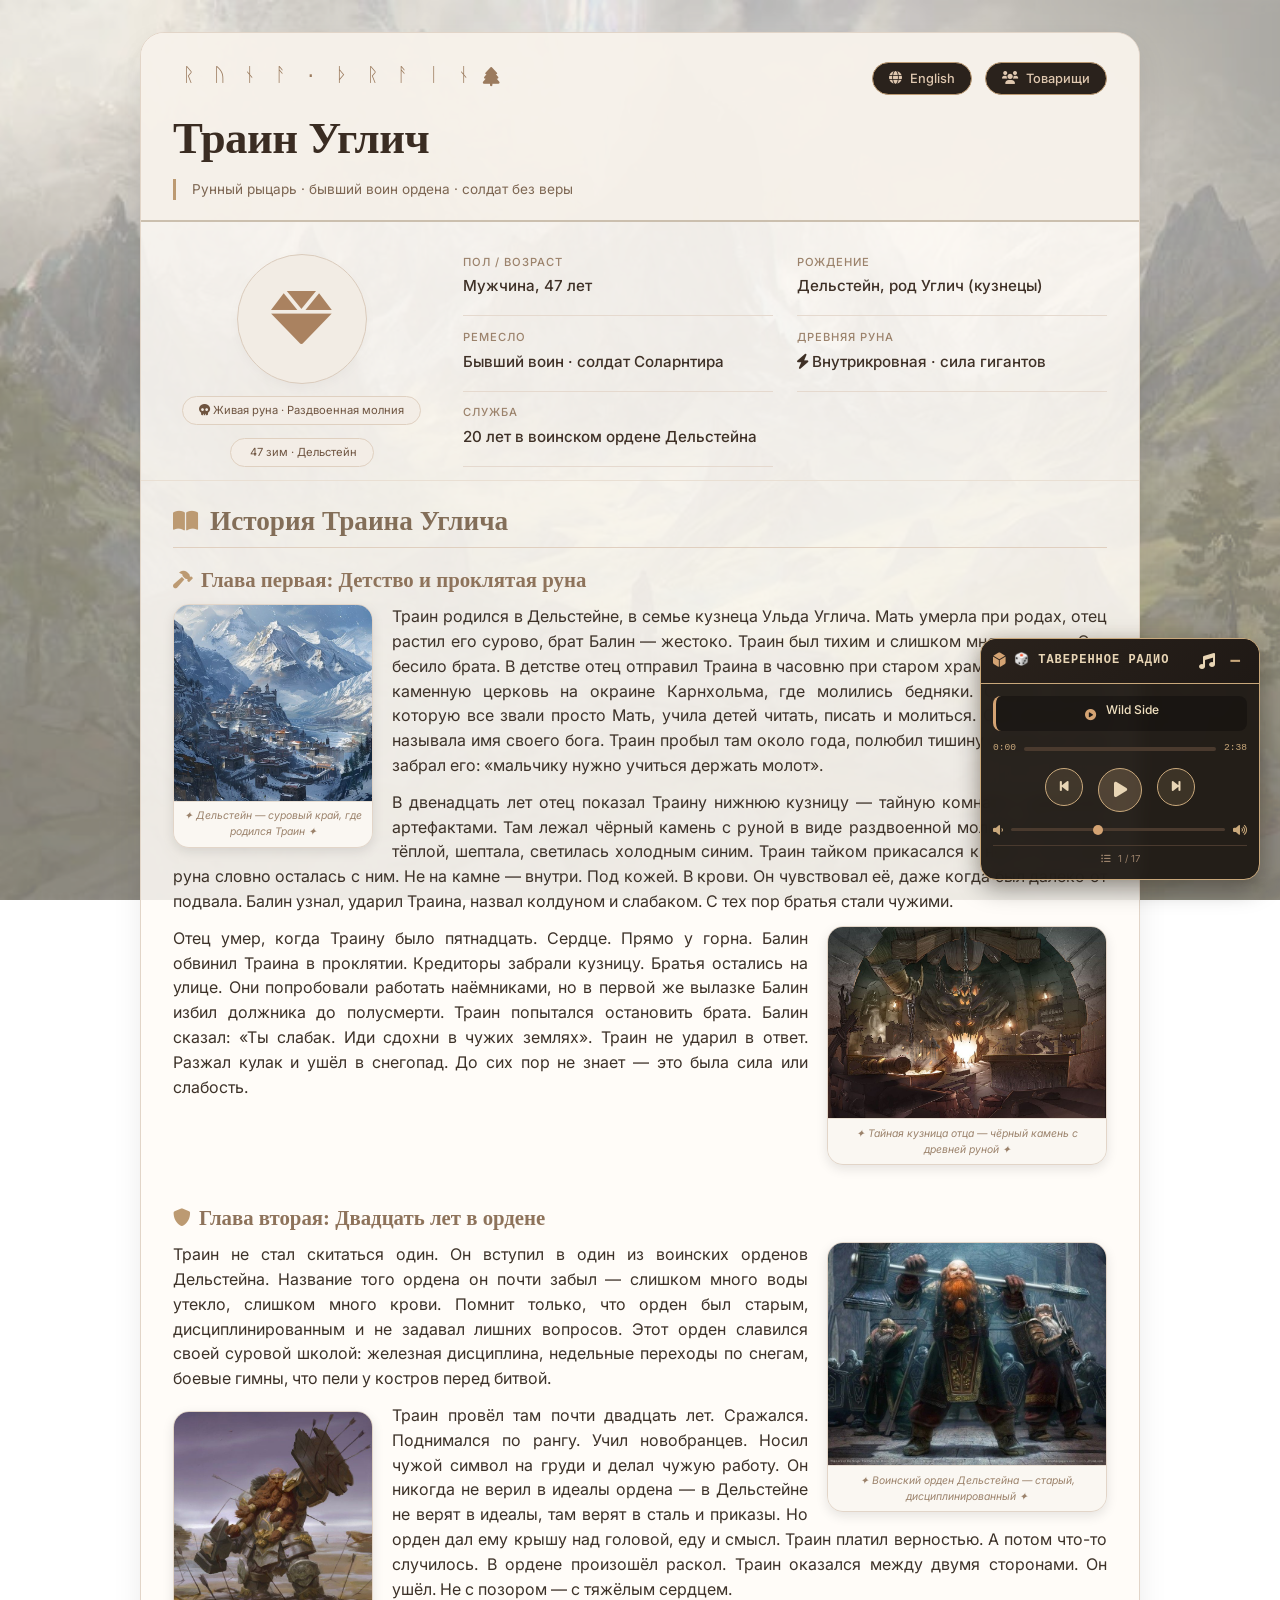
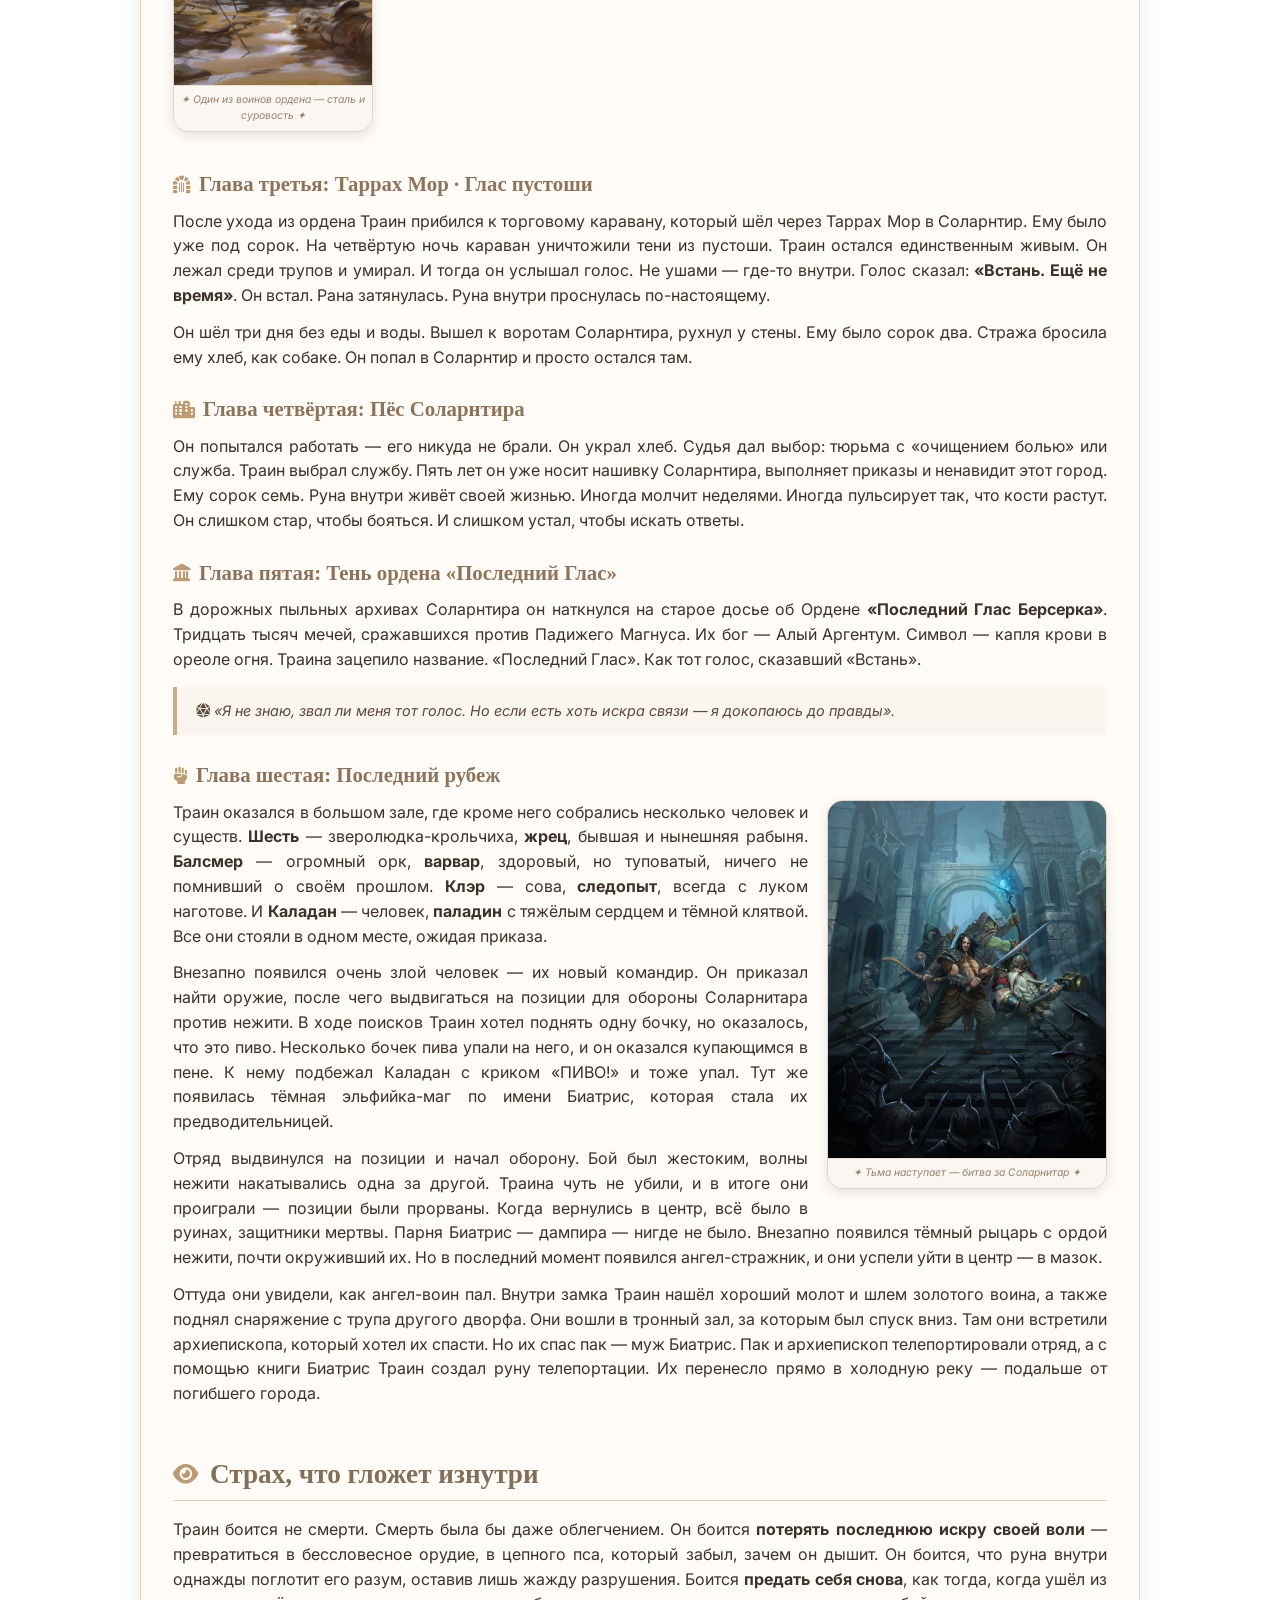
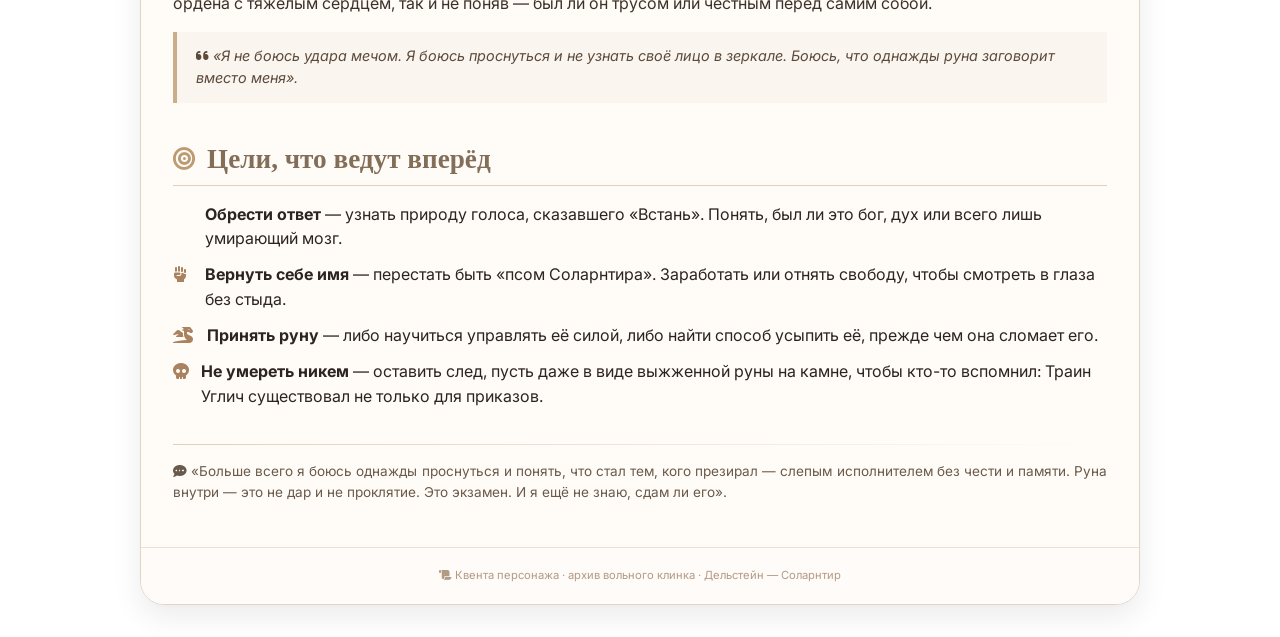
==== commit 6f164fb2: "Update index.html" ====
--- a/index.html
+++ b/index.html
@@ -24,14 +24,12 @@
             transition: opacity 0.5s ease-in-out;
         }
         
-        /* ФОН 1 (для глав 1-5) */
         .parallax-bg-1 {
             background-image: url('fd4d90627bd18313378cedc492b0d682.jpg');
             opacity: 1;
             filter: contrast(1.05) brightness(1.02);
         }
         
-        /* ФОН 2 (для главы 6) */
         .parallax-bg-2 {
             background-image: url('background2.jpg');
             opacity: 0;
@@ -47,7 +45,6 @@
             position: relative;
         }
         
-        /* Полупрозрачный оверлей */
         body::before {
             content: '';
             position: fixed;
@@ -131,7 +128,6 @@
         
         .lang-btn:hover, .comrades-btn:hover { background: #bc9a72; color: #1f1915; transform: scale(1.02); }
         
-        /* Модальное окно */
         .modal {
             display: none;
             position: fixed;
@@ -236,7 +232,6 @@
         
         .comrade-thought i { color: #bc9a72; margin-right: 4px; }
         
-        /* Галерея */
         .image-gallery {
             cursor: pointer;
             transition: all 0.3s ease;
@@ -291,7 +286,6 @@
             transform: scale(1.1);
         }
         
-        /* Инфо-панель */
         .info-panel {
             display: flex;
             flex-wrap: wrap;
@@ -428,7 +422,6 @@
         
         .history-title i { font-size: 1.1rem; color: #bc9a72; }
         
-        /* Картинки в главах */
         .chapter-image-left {
             float: left;
             width: 200px;
@@ -549,10 +542,222 @@
             .section-title { font-size: 1.4rem; }
             .history-title { font-size: 1.1rem; }
         }
+        
+        /* ========== D&D РАДИО ПЛЕЕР ========== */
+        .dnd-radio {
+            position: fixed;
+            bottom: 20px;
+            right: 20px;
+            width: 280px;
+            background: rgba(30, 25, 20, 0.95);
+            backdrop-filter: blur(8px);
+            border-radius: 16px;
+            border: 1px solid #c9a87b;
+            box-shadow: 0 8px 25px rgba(0, 0, 0, 0.4), 0 0 15px rgba(201, 168, 123, 0.2);
+            font-family: 'Inter', sans-serif;
+            z-index: 1000;
+            transition: all 0.3s ease;
+        }
+        
+        .dnd-radio.collapsed .radio-body {
+            display: none;
+        }
+        
+        .dnd-radio.collapsed {
+            width: auto;
+            min-width: 160px;
+        }
+        
+        .radio-header {
+            display: flex;
+            align-items: center;
+            gap: 8px;
+            padding: 10px 12px;
+            background: linear-gradient(135deg, #2a221c, #1f1915);
+            border-radius: 16px 16px 0 0;
+            cursor: pointer;
+            color: #e8d5b5;
+            border-bottom: 1px solid #c9a87b;
+        }
+        
+        .radio-header i:first-child {
+            color: #d4a373;
+            font-size: 0.9rem;
+        }
+        
+        .radio-title {
+            flex: 1;
+            font-size: 0.75rem;
+            font-weight: 600;
+            letter-spacing: 1px;
+            text-transform: uppercase;
+            font-family: monospace;
+        }
+        
+        .radio-toggle {
+            background: none;
+            border: none;
+            color: #c9a87b;
+            cursor: pointer;
+            font-size: 1.2rem;
+            font-weight: bold;
+            width: 24px;
+            height: 24px;
+            display: flex;
+            align-items: center;
+            justify-content: center;
+            border-radius: 4px;
+            transition: all 0.2s;
+        }
+        
+        .radio-toggle:hover {
+            background: rgba(201, 168, 123, 0.2);
+            color: #f0dbb0;
+        }
+        
+        .radio-body {
+            padding: 12px;
+        }
+        
+        .now-playing {
+            text-align: center;
+            margin-bottom: 10px;
+            padding: 5px;
+            background: rgba(0, 0, 0, 0.3);
+            border-radius: 8px;
+            border-left: 3px solid #d4a373;
+        }
+        
+        .now-playing i {
+            color: #d4a373;
+            margin-right: 6px;
+            font-size: 0.7rem;
+        }
+        
+        .now-playing span {
+            font-size: 0.75rem;
+            color: #f0e0c0;
+            font-weight: 500;
+            white-space: nowrap;
+            overflow: hidden;
+            text-overflow: ellipsis;
+            display: inline-block;
+            max-width: 180px;
+        }
+        
+        .track-progress {
+            display: flex;
+            align-items: center;
+            gap: 8px;
+            margin-bottom: 12px;
+        }
+        
+        .track-progress span {
+            font-size: 0.6rem;
+            color: #c9a87b;
+            font-family: monospace;
+        }
+        
+        .progress-bar {
+            flex: 1;
+            height: 4px;
+            background: #4a3a2e;
+            border-radius: 4px;
+            cursor: pointer;
+            overflow: hidden;
+        }
+        
+        .progress-fill {
+            width: 0%;
+            height: 100%;
+            background: linear-gradient(90deg, #d4a373, #e8c49a);
+            border-radius: 4px;
+            transition: width 0.1s linear;
+        }
+        
+        .radio-controls {
+            display: flex;
+            justify-content: center;
+            gap: 15px;
+            margin-bottom: 12px;
+        }
+        
+        .ctrl-btn {
+            background: rgba(201, 168, 123, 0.15);
+            border: 1px solid #c9a87b;
+            border-radius: 50%;
+            width: 38px;
+            height: 38px;
+            display: flex;
+            align-items: center;
+            justify-content: center;
+            cursor: pointer;
+            transition: all 0.2s;
+            color: #e8d5b5;
+        }
+        
+        .ctrl-btn:hover {
+            background: #c9a87b;
+            color: #1f1915;
+            transform: scale(1.05);
+            box-shadow: 0 0 8px rgba(201, 168, 123, 0.5);
+        }
+        
+        .play-btn {
+            width: 44px;
+            height: 44px;
+            background: rgba(201, 168, 123, 0.25);
+        }
+        
+        .play-btn i {
+            font-size: 1.1rem;
+        }
+        
+        .volume-control {
+            display: flex;
+            align-items: center;
+            gap: 8px;
+            margin-bottom: 10px;
+        }
+        
+        .volume-control i {
+            font-size: 0.7rem;
+            color: #c9a87b;
+        }
+        
+        .volume-control input {
+            flex: 1;
+            height: 3px;
+            -webkit-appearance: none;
+            background: #4a3a2e;
+            border-radius: 4px;
+            outline: none;
+        }
+        
+        .volume-control input::-webkit-slider-thumb {
+            -webkit-appearance: none;
+            width: 10px;
+            height: 10px;
+            background: #d4a373;
+            border-radius: 50%;
+            cursor: pointer;
+        }
+        
+        .playlist-note {
+            text-align: center;
+            font-size: 0.6rem;
+            color: #9b826b;
+            border-top: 1px solid #4a3a2e;
+            padding-top: 6px;
+            margin-top: 4px;
+        }
+        
+        .playlist-note i {
+            margin-right: 4px;
+        }
     </style>
 </head>
 <body>
-<!-- Параллакс фоны -->
 <div class="parallax-bg parallax-bg-1"></div>
 <div class="parallax-bg parallax-bg-2"></div>
 
@@ -589,7 +794,6 @@
             <div class="section">
                 <div class="section-title"><i class="fas fa-book-open"></i><span id="historyTitle">История Траина Углича</span></div>
                 
-                <!-- ГЛАВА 1 -->
                 <div class="history-chapter" data-chapter="1">
                     <div class="history-title"><i class="fas fa-hammer"></i><span id="ch1Title">Глава первая: Детство и проклятая руна</span></div>
                     <div class="chapter-image-left fade-item image-gallery">
@@ -606,7 +810,6 @@
                     <div class="clear-float"></div>
                 </div>
                 
-                <!-- ГЛАВА 2 -->
                 <div class="history-chapter" data-chapter="2">
                     <div class="history-title"><i class="fas fa-shield-alt"></i><span id="ch2Title">Глава вторая: Двадцать лет в ордене</span></div>
                     <div class="chapter-image-right fade-item image-gallery">
@@ -622,27 +825,23 @@
                     <div class="clear-float"></div>
                 </div>
                 
-                <!-- ГЛАВА 3 -->
                 <div class="history-chapter" data-chapter="3">
                     <div class="history-title"><i class="fas fa-dungeon"></i><span id="ch3Title">Глава третья: Таррах Мор · Глас пустоши</span></div>
                     <div class="section-text fade-item" id="ch3Text1">После ухода из ордена Траин прибился к торговому каравану, который шёл через Таррах Мор в Соларнтир. Ему было уже под сорок. На четвёртую ночь караван уничтожили тени из пустоши. Траин остался единственным живым. Он лежал среди трупов и умирал. И тогда он услышал голос. Не ушами — где-то внутри. Голос сказал: <strong>«Встань. Ещё не время»</strong>. Он встал. Рана затянулась. Руна внутри проснулась по-настоящему.</div>
                     <div class="section-text fade-item" id="ch3Text2">Он шёл три дня без еды и воды. Вышел к воротам Соларнтира, рухнул у стены. Ему было сорок два. Стража бросила ему хлеб, как собаке. Он попал в Соларнтир и просто остался там.</div>
                 </div>
                 
-                <!-- ГЛАВА 4 -->
                 <div class="history-chapter" data-chapter="4">
                     <div class="history-title"><i class="fas fa-city"></i><span id="ch4Title">Глава четвёртая: Пёс Соларнтира</span></div>
                     <div class="section-text fade-item" id="ch4Text1">Он попытался работать — его никуда не брали. Он украл хлеб. Судья дал выбор: тюрьма с «очищением болью» или служба. Траин выбрал службу. Пять лет он уже носит нашивку Соларнтира, выполняет приказы и ненавидит этот город. Ему сорок семь. Руна внутри живёт своей жизнью. Иногда молчит неделями. Иногда пульсирует так, что кости растут. Он слишком стар, чтобы бояться. И слишком устал, чтобы искать ответы.</div>
                 </div>
                 
-                <!-- ГЛАВА 5 -->
                 <div class="history-chapter" data-chapter="5">
                     <div class="history-title"><i class="fas fa-landmark"></i><span id="ch5Title">Глава пятая: Тень ордена «Последний Глас»</span></div>
                     <div class="section-text fade-item" id="ch5Text1">В дорожных пыльных архивах Соларнтира он наткнулся на старое досье об Ордене <strong>«Последний Глас Берсерка»</strong>. Тридцать тысяч мечей, сражавшихся против Падижего Магнуса. Их бог — Алый Аргентум. Символ — капля крови в ореоле огня. Траина зацепило название. «Последний Глас». Как тот голос, сказавший «Встань».</div>
                     <div class="quote-mini fade-item"><i class="fas fa-dice-d20"></i> <span id="quote1">«Я не знаю, звал ли меня тот голос. Но если есть хоть искра связи — я докопаюсь до правды».</span></div>
                 </div>
 
-                <!-- ГЛАВА 6 -->
                 <div class="history-chapter" data-chapter="6">
                     <div class="history-title"><i class="fas fa-fist-raised"></i><span id="ch6Title">Глава шестая: Последний рубеж</span></div>
                     <div class="chapter-image-right fade-item image-gallery">
@@ -657,14 +856,12 @@
                 </div>
             </div>
             
-            <!-- СТРАХ -->
             <div class="section">
                 <div class="section-title"><i class="fas fa-eye"></i><span id="fearTitle">Страх, что гложет изнутри</span></div>
                 <div class="section-text fade-item" id="fearText1">Траин боится не смерти. Смерть была бы даже облегчением. Он боится <strong>потерять последнюю искру своей воли</strong> — превратиться в бессловесное орудие, в цепного пса, который забыл, зачем он дышит. Он боится, что руна внутри однажды поглотит его разум, оставив лишь жажду разрушения. Боится <strong>предать себя снова</strong>, как тогда, когда ушёл из ордена с тяжёлым сердцем, так и не поняв — был ли он трусом или честным перед самим собой.</div>
                 <div class="quote-mini fade-item"><i class="fas fa-quote-left"></i> <span id="fearQuote">«Я не боюсь удара мечом. Я боюсь проснуться и не узнать своё лицо в зеркале. Боюсь, что однажды руна заговорит вместо меня».</span></div>
             </div>
             
-            <!-- ЦЕЛИ -->
             <div class="section">
                 <div class="section-title"><i class="fas fa-bullseye"></i><span id="goalsTitle">Цели, что ведут вперёд</span></div>
                 <ul class="pillar-list">
@@ -694,6 +891,42 @@
 <div id="fullscreenModal" class="fullscreen-modal">
     <button class="fullscreen-close" id="fullscreenCloseBtn">&times;</button>
     <img id="fullscreenImage" src="" alt="Полноэкранный режим">
+</div>
+
+<!-- ========== D&D РАДИО ПЛЕЕР ========== -->
+<div class="dnd-radio" id="dndRadio">
+    <div class="radio-header" id="radioHeader">
+        <i class="fas fa-dice-d6"></i>
+        <span class="radio-title">🎲 Таверенное радио</span>
+        <i class="fas fa-music"></i>
+        <button class="radio-toggle" id="radioToggle">−</button>
+    </div>
+    <div class="radio-body" id="radioBody">
+        <div class="now-playing">
+            <i class="fas fa-play-circle"></i>
+            <span id="currentTrackName">Загрузка...</span>
+        </div>
+        <div class="track-progress">
+            <span id="currentTime">0:00</span>
+            <div class="progress-bar" id="progressBar">
+                <div class="progress-fill" id="progressFill"></div>
+            </div>
+            <span id="duration">0:00</span>
+        </div>
+        <div class="radio-controls">
+            <button id="prevTrackBtn" class="ctrl-btn" title="Предыдущий трек"><i class="fas fa-step-backward"></i></button>
+            <button id="playPauseRadioBtn" class="ctrl-btn play-btn" title="Play/Pause"><i class="fas fa-play"></i></button>
+            <button id="nextTrackBtn" class="ctrl-btn" title="Следующий трек"><i class="fas fa-step-forward"></i></button>
+        </div>
+        <div class="volume-control">
+            <i class="fas fa-volume-down"></i>
+            <input type="range" id="radioVolume" min="0" max="1" step="0.01" value="0.4">
+            <i class="fas fa-volume-up"></i>
+        </div>
+        <div class="playlist-note">
+            <i class="fas fa-list-ul"></i> <span id="trackCounter">0 / 0</span>
+        </div>
+    </div>
 </div>
 
 <script>
@@ -719,6 +952,9 @@
     };
 
     let currentLang = 'ru';
+    let currentTrackIndex = 0;
+    let isPlayingRadio = false;
+    const radioAudio = new Audio();
 
     function getIconForClass(name) {
         if (name.includes('Балсмег') || name.includes('Balsmeg')) return 'fa-fist-raised';
@@ -730,21 +966,131 @@
         return 'fa-paw';
     }
 
+    const playlist = [
+        { name: "Wild Side", url: "SpotiDown.App - Wild Side - ALI.mp3" },
+        { name: "American Boy", url: "SpotiDown.App - American Boy - Estelle.mp3" },
+        { name: "Shut up My Moms Calling", url: "SpotiDown.App - Shut up My Moms Calling - Hotel Ugly.mp3" },
+        { name: "The Only Thing They Fear Is You", url: "SpotiDown.App - The Only Thing They Fear Is You - The Last Bear Ender.mp3" },
+        { name: "The Pyre", url: "SpotiDown.App - The Pyre - Kevin MacLeod.mp3" },
+        { name: "Den of Sky Pirates", url: "SpotiDown.App - Den of Sky Pirates - Realmshifter.mp3" },
+        { name: "Tavern of Heroes", url: "SpotiDown.App - Tavern of Heroes - Valkyrion.mp3" },
+        { name: "Tom Tom", url: "SpotiDown.App - Tom Tom - Holy Fuck.mp3" },
+        { name: "Take A Look Around", url: "SpotiDown.App - Take A Look Around - Limp Bizkit.mp3" },
+        { name: "Chop Suey", url: "SpotiDown.App - Chop Suey - System Of A Down.mp3" },
+        { name: "Somewhere I Belong", url: "SpotiDown.App - Somewhere I Belong - Linkin Park.mp3" },
+        { name: "Monster", url: "SpotiDown.App - Monster - Skillet.mp3" },
+        { name: "Decadence", url: "SpotiDown.App - Decadence - Disturbed.mp3" },
+        { name: "Hatsune Miku", url: "SpotiDown.App - check Hatsune Miku - bbnogames.mp3" },
+        { name: "Holy Steel", url: "SpotiDown.App - Steel Ball Run OP Holy Steel - Nico Bellisario.mp3" },
+        { name: "Kuroi Light", url: "SpotiDown.App - Kuroi Light - Hideki Taniuchi.mp3" },
+        { name: "the WORLD", url: "SpotiDown.App - the WORLD - NIGHTMARE.mp3" }
+    ];
+
+    function formatRadioTime(seconds) {
+        if (isNaN(seconds)) return '0:00';
+        const mins = Math.floor(seconds / 60);
+        const secs = Math.floor(seconds % 60);
+        return `${mins}:${secs < 10 ? '0' + secs : secs}`;
+    }
+
+    function loadRadioTrack(index) {
+        const track = playlist[index];
+        if (!track) return;
+        radioAudio.src = track.url;
+        document.getElementById('currentTrackName').textContent = track.name;
+        radioAudio.load();
+        document.getElementById('trackCounter').textContent = `${index + 1} / ${playlist.length}`;
+        if (isPlayingRadio) radioAudio.play().catch(e => console.log('Автовоспроизведение заблокировано:', e));
+    }
+
+    function toggleRadioPlayPause() {
+        if (isPlayingRadio) {
+            radioAudio.pause();
+            isPlayingRadio = false;
+            const icon = document.getElementById('playPauseRadioBtn').querySelector('i');
+            icon.className = 'fas fa-play';
+        } else {
+            radioAudio.play().then(() => {
+                isPlayingRadio = true;
+                const icon = document.getElementById('playPauseRadioBtn').querySelector('i');
+                icon.className = 'fas fa-pause';
+            }).catch(err => console.log('Ошибка воспроизведения:', err));
+        }
+    }
+
+    function nextRadioTrack() {
+        currentTrackIndex = (currentTrackIndex + 1) % playlist.length;
+        loadRadioTrack(currentTrackIndex);
+        if (isPlayingRadio) radioAudio.play().catch(e => console.log(e));
+    }
+
+    function prevRadioTrack() {
+        currentTrackIndex = (currentTrackIndex - 1 + playlist.length) % playlist.length;
+        loadRadioTrack(currentTrackIndex);
+        if (isPlayingRadio) radioAudio.play().catch(e => console.log(e));
+    }
+
+    radioAudio.addEventListener('timeupdate', () => {
+        if (radioAudio.duration) {
+            const percent = (radioAudio.currentTime / radioAudio.duration) * 100;
+            document.getElementById('progressFill').style.width = percent + '%';
+            document.getElementById('currentTime').textContent = formatRadioTime(radioAudio.currentTime);
+        }
+    });
+
+    radioAudio.addEventListener('loadedmetadata', () => {
+        document.getElementById('duration').textContent = formatRadioTime(radioAudio.duration);
+    });
+
+    radioAudio.addEventListener('ended', () => nextRadioTrack());
+
+    document.getElementById('playPauseRadioBtn').addEventListener('click', toggleRadioPlayPause);
+    document.getElementById('nextTrackBtn').addEventListener('click', nextRadioTrack);
+    document.getElementById('prevTrackBtn').addEventListener('click', prevRadioTrack);
+    document.getElementById('radioVolume').addEventListener('input', (e) => radioAudio.volume = parseFloat(e.target.value));
+
+    const radio = document.getElementById('dndRadio');
+    const radioToggle = document.getElementById('radioToggle');
+    let isCollapsed = false;
+    radioToggle.addEventListener('click', (e) => {
+        e.stopPropagation();
+        isCollapsed = !isCollapsed;
+        if (isCollapsed) {
+            radio.classList.add('collapsed');
+            radioToggle.textContent = '+';
+        } else {
+            radio.classList.remove('collapsed');
+            radioToggle.textContent = '−';
+        }
+    });
+    document.getElementById('radioHeader').addEventListener('click', (e) => {
+        if (e.target !== radioToggle) {
+            isCollapsed = !isCollapsed;
+            if (isCollapsed) {
+                radio.classList.add('collapsed');
+                radioToggle.textContent = '+';
+            } else {
+                radio.classList.remove('collapsed');
+                radioToggle.textContent = '−';
+            }
+        }
+    });
+
+    if (playlist.length > 0) {
+        loadRadioTrack(0);
+        radioAudio.volume = 0.4;
+        document.getElementById('radioVolume').value = 0.4;
+    }
+
     function updateBackgroundOnScroll() {
         const chapter6 = document.querySelector('.history-chapter[data-chapter="6"]');
         if (!chapter6) return;
-        
         const rect = chapter6.getBoundingClientRect();
         const windowHeight = window.innerHeight;
-        
         let opacity = 0;
-        if (rect.top <= windowHeight * 0.6) {
-            opacity = Math.min(1, Math.max(0, (windowHeight * 0.6 - rect.top) / (windowHeight * 0.3)));
-        }
-        
+        if (rect.top <= windowHeight * 0.6) opacity = Math.min(1, Math.max(0, (windowHeight * 0.6 - rect.top) / (windowHeight * 0.3)));
         const bg1 = document.querySelector('.parallax-bg-1');
         const bg2 = document.querySelector('.parallax-bg-2');
-        
         if (bg1 && bg2) {
             bg1.style.opacity = 1 - opacity;
             bg2.style.opacity = opacity;
@@ -756,54 +1102,30 @@
         const modal = document.getElementById('fullscreenModal');
         const modalImg = document.getElementById('fullscreenImage');
         const closeBtn = document.getElementById('fullscreenCloseBtn');
-        
-        images.forEach(img => {
-            img.addEventListener('click', function(e) {
-                e.stopPropagation();
-                modalImg.src = this.src;
-                modal.classList.add('active');
-            });
-        });
-        
-        function closeFullscreen() {
-            modal.classList.remove('active');
-            modalImg.src = '';
-        }
-        
+        images.forEach(img => img.addEventListener('click', function(e) {
+            e.stopPropagation();
+            modalImg.src = this.src;
+            modal.classList.add('active');
+        }));
+        function closeFullscreen() { modal.classList.remove('active'); modalImg.src = ''; }
         closeBtn.addEventListener('click', closeFullscreen);
-        modal.addEventListener('click', function(e) {
-            if (e.target === modal) closeFullscreen();
-        });
-        
-        document.addEventListener('keydown', function(e) {
-            if (e.key === 'Escape' && modal.classList.contains('active')) {
-                closeFullscreen();
-            }
-        });
+        modal.addEventListener('click', e => { if (e.target === modal) closeFullscreen(); });
+        document.addEventListener('keydown', e => { if (e.key === 'Escape' && modal.classList.contains('active')) closeFullscreen(); });
     }
 
     function updateLanguage(lang) {
         currentLang = lang;
         const data = comradesData[lang];
         const btn = document.getElementById('langBtn');
-        
         btn.innerHTML = lang === 'ru' ? '<i class="fas fa-globe"></i> English' : '<i class="fas fa-globe"></i> Русский';
         document.getElementById('comradesBtnText').innerText = lang === 'ru' ? 'Товарищи' : 'Comrades';
         document.getElementById('modalTitle').innerText = lang === 'ru' ? 'Товарищи' : 'Comrades';
-        
         const comradeList = document.getElementById('comradeList');
         comradeList.innerHTML = '';
         data.forEach(c => {
             const card = document.createElement('div');
             card.className = 'comrade-card';
-            card.innerHTML = `
-                <div class="comrade-icon"><i class="fas ${getIconForClass(c.name)}"></i></div>
-                <div class="comrade-info">
-                    <div class="comrade-name">${c.name}</div>
-                    <div class="comrade-class">${c.class}</div>
-                    <div class="comrade-thought"><i class="fas fa-quote-left"></i> ${c.thought}</div>
-                </div>
-            `;
+            card.innerHTML = `<div class="comrade-icon"><i class="fas ${getIconForClass(c.name)}"></i></div><div class="comrade-info"><div class="comrade-name">${c.name}</div><div class="comrade-class">${c.class}</div><div class="comrade-thought"><i class="fas fa-quote-left"></i> ${c.thought}</div></div>`;
             comradeList.appendChild(card);
         });
         
@@ -816,13 +1138,11 @@
             document.getElementById('label3').innerText = 'Ремесло'; document.getElementById('val3').innerText = 'Бывший воин · солдат Соларнтира';
             document.getElementById('label4').innerText = 'Древняя руна'; document.getElementById('val4').innerHTML = '<i class="fas fa-bolt"></i> Внутрикровная · сила гигантов';
             document.getElementById('label5').innerText = 'Служба'; document.getElementById('val5').innerText = '20 лет в воинском ордене Дельстейна';
-            
             document.getElementById('caption1').innerHTML = '✦ Дельстейн — суровый край, где родился Траин ✦';
             document.getElementById('caption2').innerHTML = '✦ Тайная кузница отца — чёрный камень с древней руной ✦';
             document.getElementById('caption3').innerHTML = '✦ Воинский орден Дельстейна — старый, дисциплинированный ✦';
             document.getElementById('caption4').innerHTML = '✦ Один из воинов ордена — сталь и суровость ✦';
             document.getElementById('caption6').innerHTML = '✦ Тьма наступает — битва за Соларнитар ✦';
-            
             document.getElementById('historyTitle').innerText = 'История Траина Углича';
             document.getElementById('ch1Title').innerText = 'Глава первая: Детство и проклятая руна';
             document.getElementById('ch2Title').innerText = 'Глава вторая: Двадцать лет в ордене';
@@ -833,7 +1153,6 @@
             document.getElementById('fearTitle').innerText = 'Страх, что гложет изнутри';
             document.getElementById('goalsTitle').innerText = 'Цели, что ведут вперёд';
             document.getElementById('footerText').innerText = 'Квента персонажа · архив вольного клинка · Дельстейн — Соларнтир';
-            
             document.getElementById('ch1Text1').innerHTML = 'Траин родился в Дельстейне, в семье кузнеца Ульда Углича. Мать умерла при родах, отец растил его сурово, брат Балин — жестоко. Траин был тихим и слишком много думал. Это бесило брата. В детстве отец отправил Траина в часовню при старом храме — маленькую каменную церковь на окраине Карнхольма, где молились бедняки. Старая жрица, которую все звали просто Мать, учила детей читать, писать и молиться. Она никогда не называла имя своего бога. Траин пробыл там около года, полюбил тишину храма, но отец забрал его: «мальчику нужно учиться держать молот».';
             document.getElementById('ch1Text2').innerHTML = 'В двенадцать лет отец показал Траину нижнюю кузницу — тайную комнату с древними артефактами. Там лежал чёрный камень с руной в виде раздвоенной молнии. Руна была тёплой, шептала, светилась холодным синим. Траин тайком прикасался к ней. С того дня руна словно осталась с ним. Не на камне — внутри. Под кожей. В крови. Он чувствовал её, даже когда был далеко от подвала. Балин узнал, ударил Траина, назвал колдуном и слабаком. С тех пор братья стали чужими.';
             document.getElementById('ch1Text3').innerHTML = 'Отец умер, когда Траину было пятнадцать. Сердце. Прямо у горна. Балин обвинил Траина в проклятии. Кредиторы забрали кузницу. Братья остались на улице. Они попробовали работать наёмниками, но в первой же вылазке Балин избил должника до полусмерти. Траин попытался остановить брата. Балин сказал: «Ты слабак. Иди сдохни в чужих землях». Траин не ударил в ответ. Разжал кулак и ушёл в снегопад. До сих пор не знает — это была сила или слабость.';
@@ -856,7 +1175,6 @@
             document.getElementById('goal4').innerHTML = '<strong>Не умереть никем</strong> — оставить след, пусть даже в виде выжженной руны на камне, чтобы кто-то вспомнил: Траин Углич существовал не только для приказов.';
             document.getElementById('finalQuote').innerHTML = '«Больше всего я боюсь однажды проснуться и понять, что стал тем, кого презирал — слепым исполнителем без чести и памяти. Руна внутри — это не дар и не проклятие. Это экзамен. И я ещё не знаю, сдам ли его».';
         } else {
-            // ENGLISH VERSION (сокращённо для компактности)
             document.getElementById('mainSub').innerText = 'Rune Knight · former Order warrior · soldier without faith';
             document.getElementById('badge1').innerText = 'Living Rune · Forked Lightning';
             document.getElementById('badge2').innerText = '47 winters · Delstein';
@@ -865,13 +1183,11 @@
             document.getElementById('label3').innerText = 'Craft'; document.getElementById('val3').innerText = 'Former warrior · soldier of Solarntir';
             document.getElementById('label4').innerText = 'Ancient Rune'; document.getElementById('val4').innerHTML = '<i class="fas fa-bolt"></i> Bloodborne · Giant\'s strength';
             document.getElementById('label5').innerText = 'Service'; document.getElementById('val5').innerText = '20 years in the military order of Delstein';
-            
             document.getElementById('caption1').innerHTML = '✦ Delstein — the harsh land where Train was born ✦';
             document.getElementById('caption2').innerHTML = '✦ Father\'s secret forge — the black stone with the ancient rune ✦';
             document.getElementById('caption3').innerHTML = '✦ The military order of Delstein — old, disciplined ✦';
             document.getElementById('caption4').innerHTML = '✦ One of the order\'s warriors — steel and severity ✦';
             document.getElementById('caption6').innerHTML = '✦ Darkness approaches — the battle for Solarntir ✦';
-            
             document.getElementById('historyTitle').innerText = 'The Story of Train Uglich';
             document.getElementById('ch1Title').innerText = 'Chapter One: Childhood and the Cursed Rune';
             document.getElementById('ch2Title').innerText = 'Chapter Two: Twenty Years in the Order';
@@ -882,7 +1198,6 @@
             document.getElementById('fearTitle').innerText = 'The Fear that Gnaws Within';
             document.getElementById('goalsTitle').innerText = 'Goals that Lead Forward';
             document.getElementById('footerText').innerText = 'Character Quest · free blade archive · Delstein — Solarntir';
-            
             document.getElementById('ch1Text1').innerHTML = 'Train was born in Delstein, in the family of blacksmith Uld Uglich. His mother died in childbirth, his father raised him harshly, his brother Balin — cruelly. Train was quiet and thought too much. This enraged his brother. As a child, his father sent Train to a chapel at an old temple — a small stone church on the outskirts of Karnholm, where the poor prayed. An old priestess, whom everyone simply called Mother, taught children to read, write, and pray. She never named her god. Train stayed there for about a year, loved the silence of the temple, but his father took him back: "a boy needs to learn to hold a hammer."';
             document.getElementById('ch1Text2').innerHTML = 'At twelve, his father showed Train the lower forge — a secret room with ancient artifacts. There lay a black stone with a rune in the shape of a split lightning bolt. The rune was warm, whispered, glowed cold blue. Train secretly touched it. From that day, the rune remained with him. Not on the stone — inside. Under the skin. In the blood. He felt it even when far from the cellar. Balin found out, struck Train, called him a sorcerer and a weakling. From then on, the brothers became strangers.';
             document.getElementById('ch1Text3').innerHTML = 'His father died when Train was fifteen. Heart. Right at the forge. Balin blamed Train for the curse. Creditors took the forge. The brothers were left on the street. They tried to work as mercenaries, but in the first sortie, Balin beat a debtor half to death. Train tried to stop his brother. Balin said: "You\'re a weakling. Go die in foreign lands." Train didn\'t strike back. He unclenched his fist and walked into the snowfall. He still doesn\'t know — was that strength or weakness.';
@@ -910,28 +1225,14 @@
     const modalEl = document.getElementById('comradesModal');
     const openBtn = document.getElementById('comradesBtn');
     const closeBtn = document.getElementById('closeModalBtn');
-    function openModal() { modalEl.classList.add('active'); }
-    function closeModal() { modalEl.classList.remove('active'); }
-    openBtn.addEventListener('click', openModal);
-    closeBtn.addEventListener('click', closeModal);
-    modalEl.addEventListener('click', function(e) { if (e.target === modalEl) closeModal(); });
-
-    const langBtn = document.getElementById('langBtn');
-    langBtn.addEventListener('click', () => {
-        updateLanguage(currentLang === 'ru' ? 'en' : 'ru');
-    });
-
+    openBtn.addEventListener('click', () => modalEl.classList.add('active'));
+    closeBtn.addEventListener('click', () => modalEl.classList.remove('active'));
+    modalEl.addEventListener('click', (e) => { if (e.target === modalEl) modalEl.classList.remove('active'); });
+    document.getElementById('langBtn').addEventListener('click', () => updateLanguage(currentLang === 'ru' ? 'en' : 'ru'));
     const runeSymbol = document.querySelector('.rune-symbol i');
-    if (runeSymbol) {
-        setInterval(() => {
-            runeSymbol.style.textShadow = '0 0 8px #d47f58';
-            setTimeout(() => { runeSymbol.style.textShadow = 'none'; }, 200);
-        }, 3000);
-    }
-
+    if (runeSymbol) setInterval(() => { runeSymbol.style.textShadow = '0 0 8px #d47f58'; setTimeout(() => runeSymbol.style.textShadow = 'none', 200); }, 3000);
     window.addEventListener('scroll', updateBackgroundOnScroll);
     window.addEventListener('resize', updateBackgroundOnScroll);
-    
     initFullscreen();
     updateLanguage('ru');
     updateBackgroundOnScroll();
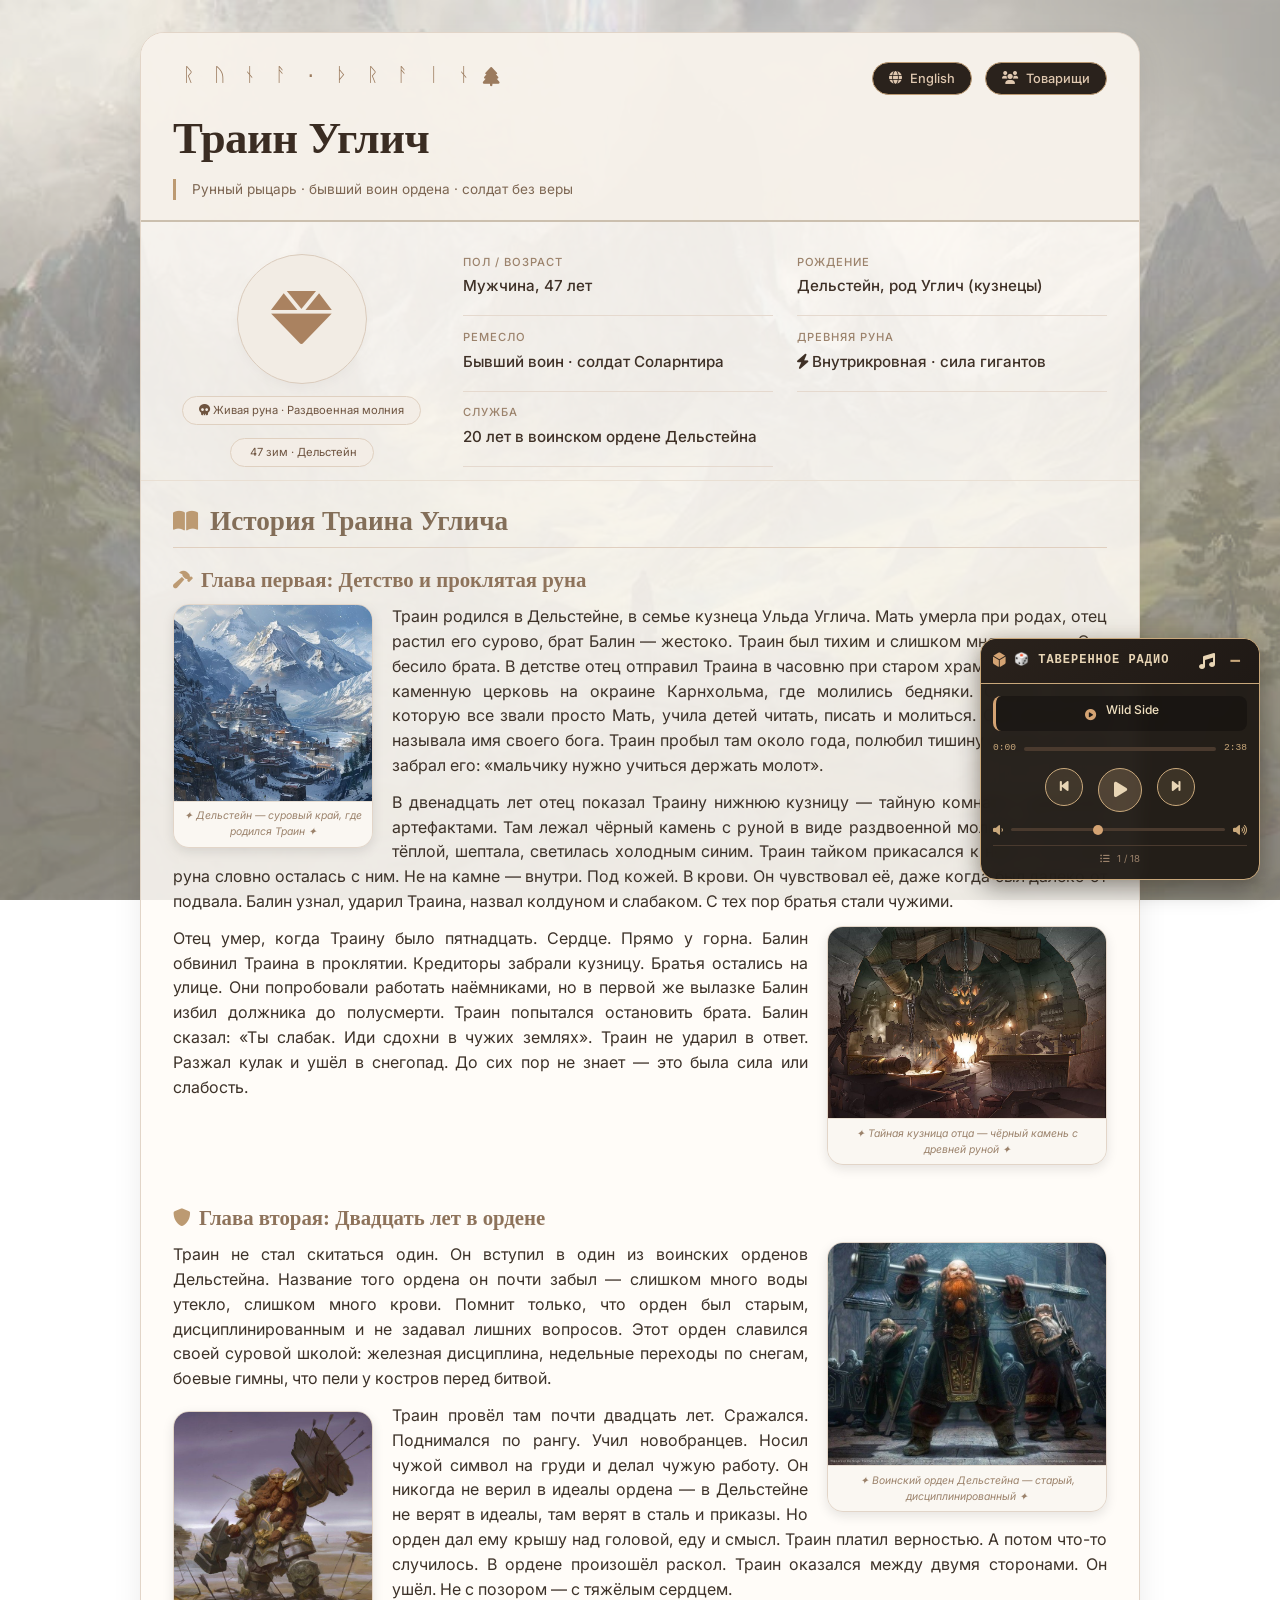
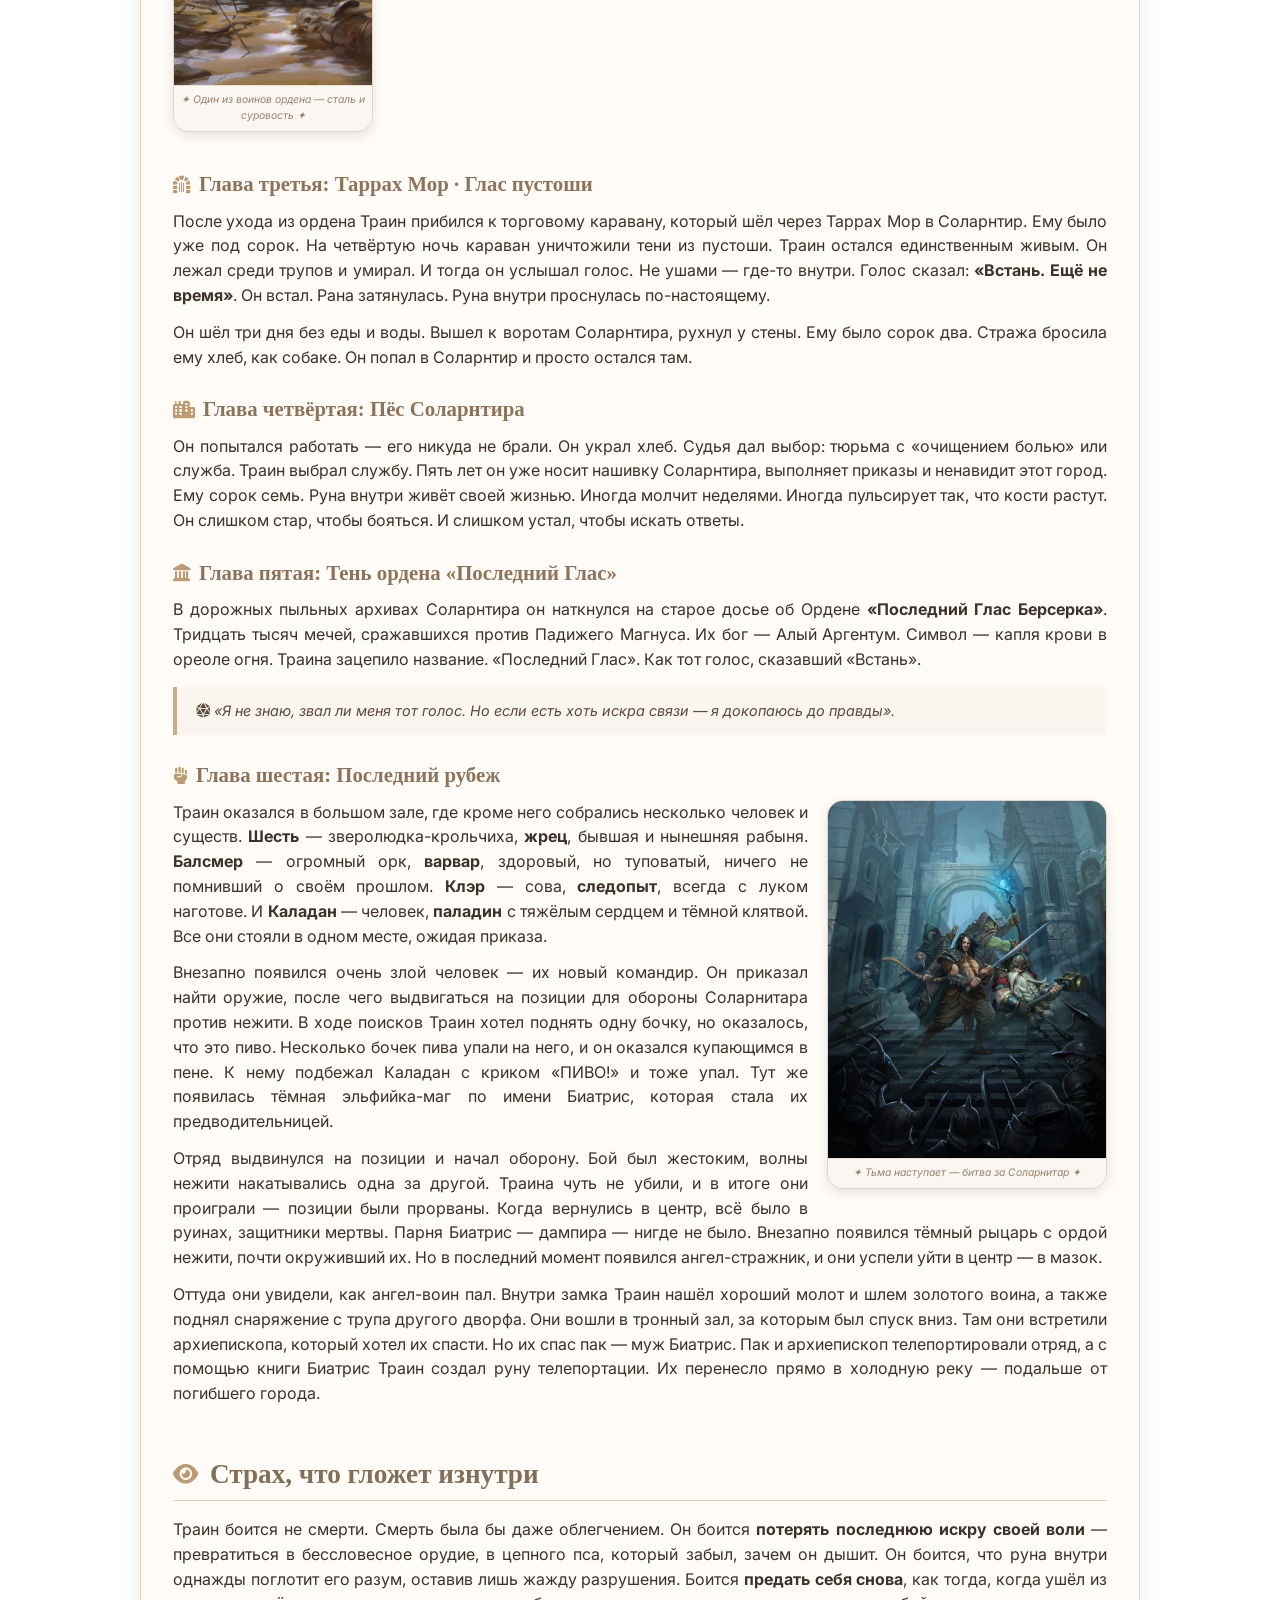
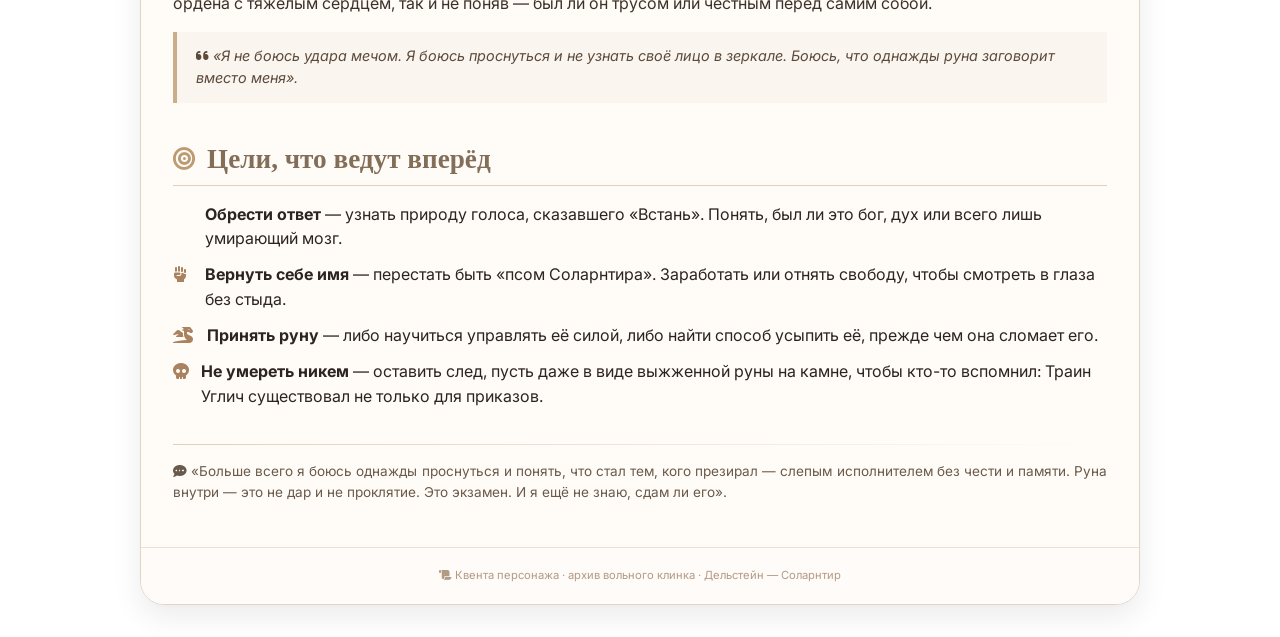
==== commit 4a71693c: "Update index.html" ====
--- a/index.html
+++ b/index.html
@@ -8,8 +8,6 @@
     <link rel="stylesheet" href="https://cdnjs.cloudflare.com/ajax/libs/font-awesome/6.0.0-beta3/css/all.min.css">
     <style>
         * { margin: 0; padding: 0; box-sizing: border-box; }
-        
-        /* ========== ПАРАЛЛАКС ФОНЫ ========== */
         .parallax-bg {
             position: fixed;
             top: 0;
@@ -23,19 +21,16 @@
             z-index: -2;
             transition: opacity 0.5s ease-in-out;
         }
-        
         .parallax-bg-1 {
             background-image: url('fd4d90627bd18313378cedc492b0d682.jpg');
             opacity: 1;
             filter: contrast(1.05) brightness(1.02);
         }
-        
         .parallax-bg-2 {
             background-image: url('background2.jpg');
             opacity: 0;
             filter: contrast(1.05) brightness(1.02);
         }
-        
         body {
             background: transparent;
             font-family: 'Inter', sans-serif;
@@ -44,7 +39,6 @@
             padding: 2rem 1.5rem;
             position: relative;
         }
-        
         body::before {
             content: '';
             position: fixed;
@@ -55,9 +49,7 @@
             background: rgba(232, 224, 213, 0.55);
             z-index: -1;
         }
-        
         .container { max-width: 1000px; margin: 0 auto; }
-        
         .dossier {
             background: rgba(255, 252, 247, 0.85);
             border-radius: 24px;
@@ -66,14 +58,12 @@
             border: 1px solid #e2d5c8;
             backdrop-filter: blur(0px);
         }
-        
         .header {
             background: rgba(245, 239, 232, 0.85);
             padding: 1.8rem 2rem 1.2rem 2rem;
             border-bottom: 2px solid #cbbfae;
             position: relative;
         }
-        
         .rune-line {
             display: flex;
             align-items: center;
@@ -84,7 +74,6 @@
             font-family: monospace;
             margin-bottom: 0.75rem;
         }
-        
         h1 {
             font-family: 'Cormorant Garamont', serif;
             font-size: 2.8rem;
@@ -92,7 +81,6 @@
             color: #3a2c22;
             letter-spacing: -0.5px;
         }
-        
         .sub {
             color: #7d6652;
             font-size: 0.85rem;
@@ -100,7 +88,6 @@
             padding-left: 1rem;
             margin-top: 0.4rem;
         }
-        
         .header-buttons {
             position: absolute;
             top: 1.8rem;
@@ -108,7 +95,6 @@
             display: flex;
             gap: 0.8rem;
         }
-        
         .lang-btn, .comrades-btn {
             background: #2a221c;
             border: 1px solid #bc9a72;
@@ -125,9 +111,7 @@
             font-family: 'Inter', sans-serif;
             z-index: 10;
         }
-        
         .lang-btn:hover, .comrades-btn:hover { background: #bc9a72; color: #1f1915; transform: scale(1.02); }
-        
         .modal {
             display: none;
             position: fixed;
@@ -141,9 +125,7 @@
             justify-content: center;
             align-items: center;
         }
-        
         .modal.active { display: flex; }
-        
         .modal-content {
             background: #fffcf7;
             border-radius: 24px;
@@ -155,12 +137,10 @@
             box-shadow: 0 20px 40px rgba(0, 0, 0, 0.2);
             animation: modalFadeIn 0.3s ease;
         }
-        
         @keyframes modalFadeIn {
             from { opacity: 0; transform: translateY(-20px); }
             to { opacity: 1; transform: translateY(0); }
         }
-        
         .modal-header {
             background: #f5efe8;
             padding: 1rem 1.5rem;
@@ -169,13 +149,11 @@
             justify-content: space-between;
             align-items: center;
         }
-        
         .modal-header h3 {
             font-family: 'Cormorant Garamont', serif;
             font-size: 1.5rem;
             color: #3a2c22;
         }
-        
         .modal-close {
             background: none;
             border: none;
@@ -184,20 +162,15 @@
             color: #9b7b5e;
             transition: 0.2s;
         }
-        
         .modal-close:hover { color: #bc5a38; }
-        
         .comrade-list { padding: 1rem 1.5rem; }
-        
         .comrade-card {
             display: flex;
             gap: 1rem;
             padding: 1rem 0;
             border-bottom: 1px solid #e9dfd3;
         }
-        
         .comrade-card:last-child { border-bottom: none; }
-        
         .comrade-icon {
             width: 50px;
             height: 50px;
@@ -209,13 +182,9 @@
             border: 1px solid #dacbbc;
             flex-shrink: 0;
         }
-        
         .comrade-icon i { font-size: 1.5rem; color: #aa8260; }
-        
         .comrade-info { flex: 1; }
-        
         .comrade-name { font-weight: 700; font-size: 1.1rem; color: #3a2c22; }
-        
         .comrade-class {
             font-size: 0.7rem;
             color: #9b826b;
@@ -223,26 +192,21 @@
             letter-spacing: 1px;
             margin-bottom: 0.3rem;
         }
-        
         .comrade-thought {
             font-size: 0.85rem;
             color: #5c4a3b;
             font-style: italic;
         }
-        
         .comrade-thought i { color: #bc9a72; margin-right: 4px; }
-        
         .image-gallery {
             cursor: pointer;
             transition: all 0.3s ease;
         }
-        
         .image-gallery:hover {
             filter: brightness(1.05) contrast(1.05);
             box-shadow: 0 0 15px rgba(188, 106, 56, 0.5), 0 0 30px rgba(188, 106, 56, 0.3);
             transform: scale(1.01);
         }
-        
         .fullscreen-modal {
             display: none;
             position: fixed;
@@ -256,9 +220,7 @@
             align-items: center;
             cursor: pointer;
         }
-        
         .fullscreen-modal.active { display: flex; }
-        
         .fullscreen-modal img {
             max-width: 90vw;
             max-height: 90vh;
@@ -266,7 +228,6 @@
             border-radius: 12px;
             box-shadow: 0 0 40px rgba(0,0,0,0.5);
         }
-        
         .fullscreen-close {
             position: absolute;
             top: 20px;
@@ -280,12 +241,10 @@
             font-weight: bold;
             transition: 0.2s;
         }
-        
         .fullscreen-close:hover {
             color: #bc9a72;
             transform: scale(1.1);
         }
-        
         .info-panel {
             display: flex;
             flex-wrap: wrap;
@@ -293,7 +252,6 @@
             padding: 2rem 2rem 0.8rem 2rem;
             border-bottom: 1px solid #e9dfd3;
         }
-        
         .avatar {
             flex: 1;
             min-width: 180px;
@@ -302,7 +260,6 @@
             align-items: center;
             gap: 0.8rem;
         }
-        
         .rune-symbol {
             width: 130px;
             height: 130px;
@@ -314,9 +271,7 @@
             border: 1px solid #dacbbc;
             box-shadow: 0 4px 12px rgba(0, 0, 0, 0.03);
         }
-        
         .rune-symbol i { font-size: 3.8rem; color: #aa8260; transition: text-shadow 0.2s; }
-        
         .badge {
             background: #f3ede6;
             padding: 0.3rem 1rem;
@@ -325,19 +280,16 @@
             color: #6e5440;
             border: 1px solid #dfd0c0;
         }
-        
         .traits {
             flex: 2.5;
             display: grid;
             grid-template-columns: repeat(auto-fill, minmax(200px, 1fr));
             gap: 0.8rem 1.5rem;
         }
-        
         .trait-item {
             border-bottom: 1px solid #e5d9ce;
             padding-bottom: 0.4rem;
         }
-        
         .trait-label {
             font-size: 0.7rem;
             text-transform: uppercase;
@@ -345,18 +297,14 @@
             color: #9b826b;
             font-weight: 500;
         }
-        
         .trait-value {
             font-size: 0.95rem;
             font-weight: 500;
             color: #3e3026;
             margin-top: 0.2rem;
         }
-        
         .content { padding: 1.2rem 2rem 2rem 2rem; }
-        
         .section { margin-bottom: 2.2rem; }
-        
         .section-title {
             font-family: 'Cormorant Garamont', serif;
             font-size: 1.7rem;
@@ -369,15 +317,12 @@
             padding-bottom: 0.3rem;
             margin-bottom: 1rem;
         }
-        
         .section-title i { font-size: 1.4rem; color: #bc9a72; }
-        
         .section-text {
             color: #3d3229;
             text-align: justify;
             margin-bottom: 0.75rem;
         }
-        
         .quote-mini {
             background: #faf5ef;
             padding: 0.8rem 1.2rem;
@@ -387,28 +332,23 @@
             font-size: 0.9rem;
             color: #5c4a3b;
         }
-        
         .pillar-list {
             list-style: none;
             margin-top: 0.5rem;
         }
-        
         .pillar-list li {
             margin-bottom: 0.7rem;
             display: flex;
             align-items: baseline;
             gap: 10px;
         }
-        
         .pillar-list li i {
             color: #aa8260;
             width: 24px;
             font-size: 1rem;
             margin-top: 3px;
         }
-        
         .history-chapter { margin-bottom: 1.5rem; }
-        
         .history-title {
             font-family: 'Cormorant Garamont', serif;
             font-size: 1.3rem;
@@ -419,9 +359,7 @@
             align-items: center;
             gap: 8px;
         }
-        
         .history-title i { font-size: 1.1rem; color: #bc9a72; }
-        
         .chapter-image-left {
             float: left;
             width: 200px;
@@ -433,7 +371,6 @@
             border: 1px solid #e2d5c8;
             transition: all 0.3s ease;
         }
-        
         .chapter-image-right {
             float: right;
             width: 280px;
@@ -445,7 +382,6 @@
             border: 1px solid #e2d5c8;
             transition: all 0.3s ease;
         }
-        
         .chapter-image-left-lower {
             float: left;
             width: 200px;
@@ -457,14 +393,12 @@
             border: 1px solid #e2d5c8;
             transition: all 0.3s ease;
         }
-        
         .chapter-image-left img, .chapter-image-right img, .chapter-image-left-lower img {
             width: 100%;
             height: auto;
             display: block;
             cursor: pointer;
         }
-        
         .image-caption {
             font-size: 0.65rem;
             color: #9b826b;
@@ -475,16 +409,13 @@
             font-style: italic;
             cursor: pointer;
         }
-        
         .clear-float { clear: both; }
-        
         hr {
             border: none;
             height: 1px;
             background: linear-gradient(to right, #e0cfbf, transparent);
             margin: 1rem 0;
         }
-        
         .footer-note {
             text-align: center;
             font-size: 0.7rem;
@@ -493,33 +424,175 @@
             padding: 1.2rem;
             background: #fefbf8;
         }
-        
         .fade-item {
             opacity: 0;
             transform: translateY(12px);
             animation: fadeInUp 0.6s ease forwards;
         }
-        
         .fade-item:nth-child(1) { animation-delay: 0.05s; }
         .fade-item:nth-child(2) { animation-delay: 0.10s; }
         .fade-item:nth-child(3) { animation-delay: 0.15s; }
         .fade-item:nth-child(4) { animation-delay: 0.20s; }
         .fade-item:nth-child(5) { animation-delay: 0.25s; }
-        
         @keyframes fadeInUp {
             0% { opacity: 0; transform: translateY(12px); }
             100% { opacity: 1; transform: translateY(0); }
         }
-        
         .section-title, .history-title {
             opacity: 0;
             transform: translateY(10px);
             animation: fadeInUp 0.5s ease forwards;
         }
-        
         .section-title { animation-delay: 0s; }
         .history-title { animation-delay: 0.02s; }
-        
+        .dnd-radio {
+            position: fixed;
+            bottom: 20px;
+            right: 20px;
+            width: 280px;
+            background: rgba(30, 25, 20, 0.95);
+            backdrop-filter: blur(8px);
+            border-radius: 16px;
+            border: 1px solid #c9a87b;
+            box-shadow: 0 8px 25px rgba(0, 0, 0, 0.4), 0 0 15px rgba(201, 168, 123, 0.2);
+            font-family: 'Inter', sans-serif;
+            z-index: 1000;
+            transition: all 0.3s ease;
+        }
+        .dnd-radio.collapsed .radio-body { display: none; }
+        .dnd-radio.collapsed { width: auto; min-width: 160px; }
+        .radio-header {
+            display: flex;
+            align-items: center;
+            gap: 8px;
+            padding: 10px 12px;
+            background: linear-gradient(135deg, #2a221c, #1f1915);
+            border-radius: 16px 16px 0 0;
+            cursor: pointer;
+            color: #e8d5b5;
+            border-bottom: 1px solid #c9a87b;
+        }
+        .radio-header i:first-child { color: #d4a373; font-size: 0.9rem; }
+        .radio-title {
+            flex: 1;
+            font-size: 0.75rem;
+            font-weight: 600;
+            letter-spacing: 1px;
+            text-transform: uppercase;
+            font-family: monospace;
+        }
+        .radio-toggle {
+            background: none;
+            border: none;
+            color: #c9a87b;
+            cursor: pointer;
+            font-size: 1.2rem;
+            font-weight: bold;
+            width: 24px;
+            height: 24px;
+            display: flex;
+            align-items: center;
+            justify-content: center;
+            border-radius: 4px;
+            transition: all 0.2s;
+        }
+        .radio-toggle:hover { background: rgba(201, 168, 123, 0.2); color: #f0dbb0; }
+        .radio-body { padding: 12px; }
+        .now-playing {
+            text-align: center;
+            margin-bottom: 10px;
+            padding: 5px;
+            background: rgba(0, 0, 0, 0.3);
+            border-radius: 8px;
+            border-left: 3px solid #d4a373;
+        }
+        .now-playing i { color: #d4a373; margin-right: 6px; font-size: 0.7rem; }
+        .now-playing span {
+            font-size: 0.75rem;
+            color: #f0e0c0;
+            font-weight: 500;
+            white-space: nowrap;
+            overflow: hidden;
+            text-overflow: ellipsis;
+            display: inline-block;
+            max-width: 180px;
+        }
+        .track-progress {
+            display: flex;
+            align-items: center;
+            gap: 8px;
+            margin-bottom: 12px;
+        }
+        .track-progress span { font-size: 0.6rem; color: #c9a87b; font-family: monospace; }
+        .progress-bar {
+            flex: 1;
+            height: 4px;
+            background: #4a3a2e;
+            border-radius: 4px;
+            cursor: pointer;
+            overflow: hidden;
+        }
+        .progress-fill {
+            width: 0%;
+            height: 100%;
+            background: linear-gradient(90deg, #d4a373, #e8c49a);
+            border-radius: 4px;
+            transition: width 0.1s linear;
+        }
+        .radio-controls {
+            display: flex;
+            justify-content: center;
+            gap: 15px;
+            margin-bottom: 12px;
+        }
+        .ctrl-btn {
+            background: rgba(201, 168, 123, 0.15);
+            border: 1px solid #c9a87b;
+            border-radius: 50%;
+            width: 38px;
+            height: 38px;
+            display: flex;
+            align-items: center;
+            justify-content: center;
+            cursor: pointer;
+            transition: all 0.2s;
+            color: #e8d5b5;
+        }
+        .ctrl-btn:hover { background: #c9a87b; color: #1f1915; transform: scale(1.05); box-shadow: 0 0 8px rgba(201, 168, 123, 0.5); }
+        .play-btn { width: 44px; height: 44px; background: rgba(201, 168, 123, 0.25); }
+        .play-btn i { font-size: 1.1rem; }
+        .volume-control {
+            display: flex;
+            align-items: center;
+            gap: 8px;
+            margin-bottom: 10px;
+        }
+        .volume-control i { font-size: 0.7rem; color: #c9a87b; }
+        .volume-control input {
+            flex: 1;
+            height: 3px;
+            -webkit-appearance: none;
+            background: #4a3a2e;
+            border-radius: 4px;
+            outline: none;
+        }
+        .volume-control input::-webkit-slider-thumb {
+            -webkit-appearance: none;
+            width: 10px;
+            height: 10px;
+            background: #d4a373;
+            border-radius: 50%;
+            cursor: pointer;
+        }
+        .playlist-note {
+            text-align: center;
+            font-size: 0.6rem;
+            color: #9b826b;
+            border-top: 1px solid #4a3a2e;
+            padding-top: 6px;
+            margin-top: 4px;
+        }
+        .playlist-note i { margin-right: 4px; }
         @media (max-width: 600px) {
             .chapter-image-left, .chapter-image-right, .chapter-image-left-lower {
                 float: none;
@@ -534,226 +607,12 @@
             }
             .header { display: flex; flex-direction: column; gap: 0.5rem; }
         }
-        
         @media (max-width: 700px) {
             body { padding: 1rem; }
             h1 { font-size: 2rem; }
             .info-panel, .content { padding-left: 1.2rem; padding-right: 1.2rem; }
             .section-title { font-size: 1.4rem; }
             .history-title { font-size: 1.1rem; }
-        }
-        
-        /* ========== D&D РАДИО ПЛЕЕР ========== */
-        .dnd-radio {
-            position: fixed;
-            bottom: 20px;
-            right: 20px;
-            width: 280px;
-            background: rgba(30, 25, 20, 0.95);
-            backdrop-filter: blur(8px);
-            border-radius: 16px;
-            border: 1px solid #c9a87b;
-            box-shadow: 0 8px 25px rgba(0, 0, 0, 0.4), 0 0 15px rgba(201, 168, 123, 0.2);
-            font-family: 'Inter', sans-serif;
-            z-index: 1000;
-            transition: all 0.3s ease;
-        }
-        
-        .dnd-radio.collapsed .radio-body {
-            display: none;
-        }
-        
-        .dnd-radio.collapsed {
-            width: auto;
-            min-width: 160px;
-        }
-        
-        .radio-header {
-            display: flex;
-            align-items: center;
-            gap: 8px;
-            padding: 10px 12px;
-            background: linear-gradient(135deg, #2a221c, #1f1915);
-            border-radius: 16px 16px 0 0;
-            cursor: pointer;
-            color: #e8d5b5;
-            border-bottom: 1px solid #c9a87b;
-        }
-        
-        .radio-header i:first-child {
-            color: #d4a373;
-            font-size: 0.9rem;
-        }
-        
-        .radio-title {
-            flex: 1;
-            font-size: 0.75rem;
-            font-weight: 600;
-            letter-spacing: 1px;
-            text-transform: uppercase;
-            font-family: monospace;
-        }
-        
-        .radio-toggle {
-            background: none;
-            border: none;
-            color: #c9a87b;
-            cursor: pointer;
-            font-size: 1.2rem;
-            font-weight: bold;
-            width: 24px;
-            height: 24px;
-            display: flex;
-            align-items: center;
-            justify-content: center;
-            border-radius: 4px;
-            transition: all 0.2s;
-        }
-        
-        .radio-toggle:hover {
-            background: rgba(201, 168, 123, 0.2);
-            color: #f0dbb0;
-        }
-        
-        .radio-body {
-            padding: 12px;
-        }
-        
-        .now-playing {
-            text-align: center;
-            margin-bottom: 10px;
-            padding: 5px;
-            background: rgba(0, 0, 0, 0.3);
-            border-radius: 8px;
-            border-left: 3px solid #d4a373;
-        }
-        
-        .now-playing i {
-            color: #d4a373;
-            margin-right: 6px;
-            font-size: 0.7rem;
-        }
-        
-        .now-playing span {
-            font-size: 0.75rem;
-            color: #f0e0c0;
-            font-weight: 500;
-            white-space: nowrap;
-            overflow: hidden;
-            text-overflow: ellipsis;
-            display: inline-block;
-            max-width: 180px;
-        }
-        
-        .track-progress {
-            display: flex;
-            align-items: center;
-            gap: 8px;
-            margin-bottom: 12px;
-        }
-        
-        .track-progress span {
-            font-size: 0.6rem;
-            color: #c9a87b;
-            font-family: monospace;
-        }
-        
-        .progress-bar {
-            flex: 1;
-            height: 4px;
-            background: #4a3a2e;
-            border-radius: 4px;
-            cursor: pointer;
-            overflow: hidden;
-        }
-        
-        .progress-fill {
-            width: 0%;
-            height: 100%;
-            background: linear-gradient(90deg, #d4a373, #e8c49a);
-            border-radius: 4px;
-            transition: width 0.1s linear;
-        }
-        
-        .radio-controls {
-            display: flex;
-            justify-content: center;
-            gap: 15px;
-            margin-bottom: 12px;
-        }
-        
-        .ctrl-btn {
-            background: rgba(201, 168, 123, 0.15);
-            border: 1px solid #c9a87b;
-            border-radius: 50%;
-            width: 38px;
-            height: 38px;
-            display: flex;
-            align-items: center;
-            justify-content: center;
-            cursor: pointer;
-            transition: all 0.2s;
-            color: #e8d5b5;
-        }
-        
-        .ctrl-btn:hover {
-            background: #c9a87b;
-            color: #1f1915;
-            transform: scale(1.05);
-            box-shadow: 0 0 8px rgba(201, 168, 123, 0.5);
-        }
-        
-        .play-btn {
-            width: 44px;
-            height: 44px;
-            background: rgba(201, 168, 123, 0.25);
-        }
-        
-        .play-btn i {
-            font-size: 1.1rem;
-        }
-        
-        .volume-control {
-            display: flex;
-            align-items: center;
-            gap: 8px;
-            margin-bottom: 10px;
-        }
-        
-        .volume-control i {
-            font-size: 0.7rem;
-            color: #c9a87b;
-        }
-        
-        .volume-control input {
-            flex: 1;
-            height: 3px;
-            -webkit-appearance: none;
-            background: #4a3a2e;
-            border-radius: 4px;
-            outline: none;
-        }
-        
-        .volume-control input::-webkit-slider-thumb {
-            -webkit-appearance: none;
-            width: 10px;
-            height: 10px;
-            background: #d4a373;
-            border-radius: 50%;
-            cursor: pointer;
-        }
-        
-        .playlist-note {
-            text-align: center;
-            font-size: 0.6rem;
-            color: #9b826b;
-            border-top: 1px solid #4a3a2e;
-            padding-top: 6px;
-            margin-top: 4px;
-        }
-        
-        .playlist-note i {
-            margin-right: 4px;
         }
     </style>
 </head>
@@ -893,7 +752,6 @@
     <img id="fullscreenImage" src="" alt="Полноэкранный режим">
 </div>
 
-<!-- ========== D&D РАДИО ПЛЕЕР ========== -->
 <div class="dnd-radio" id="dndRadio">
     <div class="radio-header" id="radioHeader">
         <i class="fas fa-dice-d6"></i>
@@ -983,7 +841,8 @@
         { name: "Hatsune Miku", url: "SpotiDown.App - check Hatsune Miku - bbnogames.mp3" },
         { name: "Holy Steel", url: "SpotiDown.App - Steel Ball Run OP Holy Steel - Nico Bellisario.mp3" },
         { name: "Kuroi Light", url: "SpotiDown.App - Kuroi Light - Hideki Taniuchi.mp3" },
-        { name: "the WORLD", url: "SpotiDown.App - the WORLD - NIGHTMARE.mp3" }
+        { name: "the WORLD", url: "SpotiDown.App - the WORLD - NIGHTMARE.mp3" },
+        { name: "革命道中 - On The Way", url: "SpotiDown.App - 革命道中 - On The Way - AiNA THE END.mp3" }
     ];
 
     function formatRadioTime(seconds) {
@@ -997,9 +856,11 @@
         const track = playlist[index];
         if (!track) return;
         radioAudio.src = track.url;
-        document.getElementById('currentTrackName').textContent = track.name;
+        const trackNameSpan = document.getElementById('currentTrackName');
+        if (trackNameSpan) trackNameSpan.textContent = track.name;
         radioAudio.load();
-        document.getElementById('trackCounter').textContent = `${index + 1} / ${playlist.length}`;
+        const trackCounter = document.getElementById('trackCounter');
+        if (trackCounter) trackCounter.textContent = `${index + 1} / ${playlist.length}`;
         if (isPlayingRadio) radioAudio.play().catch(e => console.log('Автовоспроизведение заблокировано:', e));
     }
 
@@ -1007,13 +868,13 @@
         if (isPlayingRadio) {
             radioAudio.pause();
             isPlayingRadio = false;
-            const icon = document.getElementById('playPauseRadioBtn').querySelector('i');
-            icon.className = 'fas fa-play';
+            const icon = document.getElementById('playPauseRadioBtn')?.querySelector('i');
+            if (icon) icon.className = 'fas fa-play';
         } else {
             radioAudio.play().then(() => {
                 isPlayingRadio = true;
-                const icon = document.getElementById('playPauseRadioBtn').querySelector('i');
-                icon.className = 'fas fa-pause';
+                const icon = document.getElementById('playPauseRadioBtn')?.querySelector('i');
+                if (icon) icon.className = 'fas fa-pause';
             }).catch(err => console.log('Ошибка воспроизведения:', err));
         }
     }
@@ -1028,58 +889,6 @@
         currentTrackIndex = (currentTrackIndex - 1 + playlist.length) % playlist.length;
         loadRadioTrack(currentTrackIndex);
         if (isPlayingRadio) radioAudio.play().catch(e => console.log(e));
-    }
-
-    radioAudio.addEventListener('timeupdate', () => {
-        if (radioAudio.duration) {
-            const percent = (radioAudio.currentTime / radioAudio.duration) * 100;
-            document.getElementById('progressFill').style.width = percent + '%';
-            document.getElementById('currentTime').textContent = formatRadioTime(radioAudio.currentTime);
-        }
-    });
-
-    radioAudio.addEventListener('loadedmetadata', () => {
-        document.getElementById('duration').textContent = formatRadioTime(radioAudio.duration);
-    });
-
-    radioAudio.addEventListener('ended', () => nextRadioTrack());
-
-    document.getElementById('playPauseRadioBtn').addEventListener('click', toggleRadioPlayPause);
-    document.getElementById('nextTrackBtn').addEventListener('click', nextRadioTrack);
-    document.getElementById('prevTrackBtn').addEventListener('click', prevRadioTrack);
-    document.getElementById('radioVolume').addEventListener('input', (e) => radioAudio.volume = parseFloat(e.target.value));
-
-    const radio = document.getElementById('dndRadio');
-    const radioToggle = document.getElementById('radioToggle');
-    let isCollapsed = false;
-    radioToggle.addEventListener('click', (e) => {
-        e.stopPropagation();
-        isCollapsed = !isCollapsed;
-        if (isCollapsed) {
-            radio.classList.add('collapsed');
-            radioToggle.textContent = '+';
-        } else {
-            radio.classList.remove('collapsed');
-            radioToggle.textContent = '−';
-        }
-    });
-    document.getElementById('radioHeader').addEventListener('click', (e) => {
-        if (e.target !== radioToggle) {
-            isCollapsed = !isCollapsed;
-            if (isCollapsed) {
-                radio.classList.add('collapsed');
-                radioToggle.textContent = '+';
-            } else {
-                radio.classList.remove('collapsed');
-                radioToggle.textContent = '−';
-            }
-        }
-    });
-
-    if (playlist.length > 0) {
-        loadRadioTrack(0);
-        radioAudio.volume = 0.4;
-        document.getElementById('radioVolume').value = 0.4;
     }
 
     function updateBackgroundOnScroll() {
@@ -1088,7 +897,9 @@
         const rect = chapter6.getBoundingClientRect();
         const windowHeight = window.innerHeight;
         let opacity = 0;
-        if (rect.top <= windowHeight * 0.6) opacity = Math.min(1, Math.max(0, (windowHeight * 0.6 - rect.top) / (windowHeight * 0.3)));
+        if (rect.top <= windowHeight * 0.6) {
+            opacity = Math.min(1, Math.max(0, (windowHeight * 0.6 - rect.top) / (windowHeight * 0.3)));
+        }
         const bg1 = document.querySelector('.parallax-bg-1');
         const bg2 = document.querySelector('.parallax-bg-2');
         if (bg1 && bg2) {
@@ -1102,140 +913,189 @@
         const modal = document.getElementById('fullscreenModal');
         const modalImg = document.getElementById('fullscreenImage');
         const closeBtn = document.getElementById('fullscreenCloseBtn');
-        images.forEach(img => img.addEventListener('click', function(e) {
-            e.stopPropagation();
-            modalImg.src = this.src;
-            modal.classList.add('active');
-        }));
-        function closeFullscreen() { modal.classList.remove('active'); modalImg.src = ''; }
-        closeBtn.addEventListener('click', closeFullscreen);
-        modal.addEventListener('click', e => { if (e.target === modal) closeFullscreen(); });
-        document.addEventListener('keydown', e => { if (e.key === 'Escape' && modal.classList.contains('active')) closeFullscreen(); });
+        
+        images.forEach(img => {
+            img.addEventListener('click', function(e) {
+                e.stopPropagation();
+                if (modalImg) modalImg.src = this.src;
+                if (modal) modal.classList.add('active');
+            });
+        });
+        
+        function closeFullscreen() {
+            if (modal) modal.classList.remove('active');
+            if (modalImg) modalImg.src = '';
+        }
+        
+        if (closeBtn) closeBtn.addEventListener('click', closeFullscreen);
+        if (modal) {
+            modal.addEventListener('click', function(e) {
+                if (e.target === modal) closeFullscreen();
+            });
+        }
+        document.addEventListener('keydown', function(e) {
+            if (e.key === 'Escape' && modal && modal.classList.contains('active')) {
+                closeFullscreen();
+            }
+        });
     }
 
     function updateLanguage(lang) {
         currentLang = lang;
         const data = comradesData[lang];
         const btn = document.getElementById('langBtn');
-        btn.innerHTML = lang === 'ru' ? '<i class="fas fa-globe"></i> English' : '<i class="fas fa-globe"></i> Русский';
-        document.getElementById('comradesBtnText').innerText = lang === 'ru' ? 'Товарищи' : 'Comrades';
-        document.getElementById('modalTitle').innerText = lang === 'ru' ? 'Товарищи' : 'Comrades';
+        if (btn) btn.innerHTML = lang === 'ru' ? '<i class="fas fa-globe"></i> English' : '<i class="fas fa-globe"></i> Русский';
+        
+        const comradesBtnText = document.getElementById('comradesBtnText');
+        if (comradesBtnText) comradesBtnText.innerText = lang === 'ru' ? 'Товарищи' : 'Comrades';
+        
+        const modalTitle = document.getElementById('modalTitle');
+        if (modalTitle) modalTitle.innerText = lang === 'ru' ? 'Товарищи' : 'Comrades';
+        
         const comradeList = document.getElementById('comradeList');
-        comradeList.innerHTML = '';
-        data.forEach(c => {
-            const card = document.createElement('div');
-            card.className = 'comrade-card';
-            card.innerHTML = `<div class="comrade-icon"><i class="fas ${getIconForClass(c.name)}"></i></div><div class="comrade-info"><div class="comrade-name">${c.name}</div><div class="comrade-class">${c.class}</div><div class="comrade-thought"><i class="fas fa-quote-left"></i> ${c.thought}</div></div>`;
-            comradeList.appendChild(card);
+        if (comradeList) {
+            comradeList.innerHTML = '';
+            data.forEach(c => {
+                const card = document.createElement('div');
+                card.className = 'comrade-card';
+                card.innerHTML = `<div class="comrade-icon"><i class="fas ${getIconForClass(c.name)}"></i></div><div class="comrade-info"><div class="comrade-name">${c.name}</div><div class="comrade-class">${c.class}</div><div class="comrade-thought"><i class="fas fa-quote-left"></i> ${c.thought}</div></div>`;
+                comradeList.appendChild(card);
+            });
+        }
+        
+        const mainSub = document.getElementById('mainSub');
+        if (mainSub) mainSub.innerText = lang === 'ru' ? 'Рунный рыцарь · бывший воин ордена · солдат без веры' : 'Rune Knight · former Order warrior · soldier without faith';
+        
+        const historyTitle = document.getElementById('historyTitle');
+        if (historyTitle) historyTitle.innerText = lang === 'ru' ? 'История Траина Углича' : 'The Story of Train Uglich';
+        
+        const fearTitle = document.getElementById('fearTitle');
+        if (fearTitle) fearTitle.innerText = lang === 'ru' ? 'Страх, что гложет изнутри' : 'The Fear that Gnaws Within';
+        
+        const goalsTitle = document.getElementById('goalsTitle');
+        if (goalsTitle) goalsTitle.innerText = lang === 'ru' ? 'Цели, что ведут вперёд' : 'Goals that Lead Forward';
+        
+        const footerText = document.getElementById('footerText');
+        if (footerText) footerText.innerText = lang === 'ru' ? 'Квента персонажа · архив вольного клинка · Дельстейн — Соларнтир' : 'Character Quest · free blade archive · Delstein — Solarntir';
+    }
+
+    document.addEventListener('DOMContentLoaded', () => {
+        const playPauseBtn = document.getElementById('playPauseRadioBtn');
+        const nextBtn = document.getElementById('nextTrackBtn');
+        const prevBtn = document.getElementById('prevTrackBtn');
+        const volumeSlider = document.getElementById('radioVolume');
+        const progressBar = document.getElementById('progressBar');
+        
+        if (playPauseBtn) playPauseBtn.addEventListener('click', toggleRadioPlayPause);
+        if (nextBtn) nextBtn.addEventListener('click', nextRadioTrack);
+        if (prevBtn) prevBtn.addEventListener('click', prevRadioTrack);
+        if (volumeSlider) volumeSlider.addEventListener('input', (e) => radioAudio.volume = parseFloat(e.target.value));
+        
+        radioAudio.addEventListener('timeupdate', () => {
+            if (radioAudio.duration) {
+                const percent = (radioAudio.currentTime / radioAudio.duration) * 100;
+                const progressFill = document.getElementById('progressFill');
+                const currentTimeSpan = document.getElementById('currentTime');
+                if (progressFill) progressFill.style.width = percent + '%';
+                if (currentTimeSpan) currentTimeSpan.textContent = formatRadioTime(radioAudio.currentTime);
+            }
         });
         
-        if (lang === 'ru') {
-            document.getElementById('mainSub').innerText = 'Рунный рыцарь · бывший воин ордена · солдат без веры';
-            document.getElementById('badge1').innerText = 'Живая руна · Раздвоенная молния';
-            document.getElementById('badge2').innerText = '47 зим · Дельстейн';
-            document.getElementById('label1').innerText = 'Пол / Возраст'; document.getElementById('val1').innerText = 'Мужчина, 47 лет';
-            document.getElementById('label2').innerText = 'Рождение'; document.getElementById('val2').innerText = 'Дельстейн, род Углич (кузнецы)';
-            document.getElementById('label3').innerText = 'Ремесло'; document.getElementById('val3').innerText = 'Бывший воин · солдат Соларнтира';
-            document.getElementById('label4').innerText = 'Древняя руна'; document.getElementById('val4').innerHTML = '<i class="fas fa-bolt"></i> Внутрикровная · сила гигантов';
-            document.getElementById('label5').innerText = 'Служба'; document.getElementById('val5').innerText = '20 лет в воинском ордене Дельстейна';
-            document.getElementById('caption1').innerHTML = '✦ Дельстейн — суровый край, где родился Траин ✦';
-            document.getElementById('caption2').innerHTML = '✦ Тайная кузница отца — чёрный камень с древней руной ✦';
-            document.getElementById('caption3').innerHTML = '✦ Воинский орден Дельстейна — старый, дисциплинированный ✦';
-            document.getElementById('caption4').innerHTML = '✦ Один из воинов ордена — сталь и суровость ✦';
-            document.getElementById('caption6').innerHTML = '✦ Тьма наступает — битва за Соларнитар ✦';
-            document.getElementById('historyTitle').innerText = 'История Траина Углича';
-            document.getElementById('ch1Title').innerText = 'Глава первая: Детство и проклятая руна';
-            document.getElementById('ch2Title').innerText = 'Глава вторая: Двадцать лет в ордене';
-            document.getElementById('ch3Title').innerText = 'Глава третья: Таррах Мор · Глас пустоши';
-            document.getElementById('ch4Title').innerText = 'Глава четвёртая: Пёс Соларнтира';
-            document.getElementById('ch5Title').innerText = 'Глава пятая: Тень ордена «Последний Глас»';
-            document.getElementById('ch6Title').innerText = 'Глава шестая: Последний рубеж';
-            document.getElementById('fearTitle').innerText = 'Страх, что гложет изнутри';
-            document.getElementById('goalsTitle').innerText = 'Цели, что ведут вперёд';
-            document.getElementById('footerText').innerText = 'Квента персонажа · архив вольного клинка · Дельстейн — Соларнтир';
-            document.getElementById('ch1Text1').innerHTML = 'Траин родился в Дельстейне, в семье кузнеца Ульда Углича. Мать умерла при родах, отец растил его сурово, брат Балин — жестоко. Траин был тихим и слишком много думал. Это бесило брата. В детстве отец отправил Траина в часовню при старом храме — маленькую каменную церковь на окраине Карнхольма, где молились бедняки. Старая жрица, которую все звали просто Мать, учила детей читать, писать и молиться. Она никогда не называла имя своего бога. Траин пробыл там около года, полюбил тишину храма, но отец забрал его: «мальчику нужно учиться держать молот».';
-            document.getElementById('ch1Text2').innerHTML = 'В двенадцать лет отец показал Траину нижнюю кузницу — тайную комнату с древними артефактами. Там лежал чёрный камень с руной в виде раздвоенной молнии. Руна была тёплой, шептала, светилась холодным синим. Траин тайком прикасался к ней. С того дня руна словно осталась с ним. Не на камне — внутри. Под кожей. В крови. Он чувствовал её, даже когда был далеко от подвала. Балин узнал, ударил Траина, назвал колдуном и слабаком. С тех пор братья стали чужими.';
-            document.getElementById('ch1Text3').innerHTML = 'Отец умер, когда Траину было пятнадцать. Сердце. Прямо у горна. Балин обвинил Траина в проклятии. Кредиторы забрали кузницу. Братья остались на улице. Они попробовали работать наёмниками, но в первой же вылазке Балин избил должника до полусмерти. Траин попытался остановить брата. Балин сказал: «Ты слабак. Иди сдохни в чужих землях». Траин не ударил в ответ. Разжал кулак и ушёл в снегопад. До сих пор не знает — это была сила или слабость.';
-            document.getElementById('ch2Text1').innerHTML = 'Траин не стал скитаться один. Он вступил в один из воинских орденов Дельстейна. Название того ордена он почти забыл — слишком много воды утекло, слишком много крови. Помнит только, что орден был старым, дисциплинированным и не задавал лишних вопросов. Этот орден славился своей суровой школой: железная дисциплина, недельные переходы по снегам, боевые гимны, что пели у костров перед битвой.';
-            document.getElementById('ch2Text2').innerHTML = 'Траин провёл там почти двадцать лет. Сражался. Поднимался по рангу. Учил новобранцев. Носил чужой символ на груди и делал чужую работу. Он никогда не верил в идеалы ордена — в Дельстейне не верят в идеалы, там верят в сталь и приказы. Но орден дал ему крышу над головой, еду и смысл. Траин платил верностью. А потом что-то случилось. В ордене произошёл раскол. Траин оказался между двумя сторонами. Он ушёл. Не с позором — с тяжёлым сердцем.';
-            document.getElementById('ch3Text1').innerHTML = 'После ухода из ордена Траин прибился к торговому каравану, который шёл через Таррах Мор в Соларнтир. Ему было уже под сорок. На четвёртую ночь караван уничтожили тени из пустоши. Траин остался единственным живым. Он лежал среди трупов и умирал. И тогда он услышал голос. Не ушами — где-то внутри. Голос сказал: <strong>«Встань. Ещё не время»</strong>. Он встал. Рана затянулась. Руна внутри проснулась по-настоящему.';
-            document.getElementById('ch3Text2').innerHTML = 'Он шёл три дня без еды и воды. Вышел к воротам Соларнтира, рухнул у стены. Ему было сорок два. Стража бросила ему хлеб, как собаке. Он попал в Соларнтир и просто остался там.';
-            document.getElementById('ch4Text1').innerHTML = 'Он попытался работать — его никуда не брали. Он украл хлеб. Судья дал выбор: тюрьма с «очищением болью» или служба. Траин выбрал службу. Пять лет он уже носит нашивку Соларнтира, выполняет приказы и ненавидит этот город. Ему сорок семь. Руна внутри живёт своей жизнью. Иногда молчит неделями. Иногда пульсирует так, что кости растут. Он слишком стар, чтобы бояться. И слишком устал, чтобы искать ответы.';
-            document.getElementById('ch5Text1').innerHTML = 'В дорожных пыльных архивах Соларнтира он наткнулся на старое досье об Ордене <strong>«Последний Глас Берсерка»</strong>. Тридцать тысяч мечей, сражавшихся против Падижего Магнуса. Их бог — Алый Аргентум. Символ — капля крови в ореоле огня. Траина зацепило название. «Последний Глас». Как тот голос, сказавший «Встань».';
-            document.getElementById('quote1').innerHTML = '«Я не знаю, звал ли меня тот голос. Но если есть хоть искра связи — я докопаюсь до правды».';
-            document.getElementById('ch6Text1').innerHTML = 'Траин оказался в большом зале, где кроме него собрались несколько человек и существ. <strong>Шесть</strong> — зверолюдка-крольчиха, <strong>жрец</strong>, бывшая и нынешняя рабыня. <strong>Балсмер</strong> — огромный орк, <strong>варвар</strong>, здоровый, но туповатый, ничего не помнивший о своём прошлом. <strong>Клэр</strong> — сова, <strong>следопыт</strong>, всегда с луком наготове. И <strong>Каладан</strong> — человек, <strong>паладин</strong> с тяжёлым сердцем и тёмной клятвой. Все они стояли в одном месте, ожидая приказа.';
-            document.getElementById('ch6Text2').innerHTML = 'Внезапно появился очень злой человек — их новый командир. Он приказал найти оружие, после чего выдвигаться на позиции для обороны Соларнитара против нежити. В ходе поисков Траин хотел поднять одну бочку, но оказалось, что это пиво. Несколько бочек пива упали на него, и он оказался купающимся в пене. К нему подбежал Каладан с криком «ПИВО!» и тоже упал. Тут же появилась тёмная эльфийка-маг по имени Биатрис, которая стала их предводительницей.';
-            document.getElementById('ch6Text3').innerHTML = 'Отряд выдвинулся на позиции и начал оборону. Бой был жестоким, волны нежити накатывались одна за другой. Траина чуть не убили, и в итоге они проиграли — позиции были прорваны. Когда вернулись в центр, всё было в руинах, защитники мертвы. Парня Биатрис — дампира — нигде не было. Внезапно появился тёмный рыцарь с ордой нежити, почти окруживший их. Но в последний момент появился ангел-стражник, и они успели уйти в центр — в мазок.';
-            document.getElementById('ch6Text4').innerHTML = 'Оттуда они увидели, как ангел-воин пал. Внутри замка Траин нашёл хороший молот и шлем золотого воина, а также поднял снаряжение с трупа другого дворфа. Они вошли в тронный зал, за которым был спуск вниз. Там они встретили архиепископа, который хотел их спасти. Но их спас пак — муж Биатрис. Пак и архиепископ телепортировали отряд, а с помощью книги Биатрис Траин создал руну телепортации. Их перенесло прямо в холодную реку — подальше от погибшего города.';
-            document.getElementById('fearText1').innerHTML = 'Траин боится не смерти. Смерть была бы даже облегчением. Он боится <strong>потерять последнюю искру своей воли</strong> — превратиться в бессловесное орудие, в цепного пса, который забыл, зачем он дышит. Он боится, что руна внутри однажды поглотит его разум, оставив лишь жажду разрушения. Боится <strong>предать себя снова</strong>, как тогда, когда ушёл из ордена с тяжёлым сердцем, так и не поняв — был ли он трусом или честным перед самим собой.';
-            document.getElementById('fearQuote').innerHTML = '«Я не боюсь удара мечом. Я боюсь проснуться и не узнать своё лицо в зеркале. Боюсь, что однажды руна заговорит вместо меня».';
-            document.getElementById('goal1').innerHTML = '<strong>Обрести ответ</strong> — узнать природу голоса, сказавшего «Встань». Понять, был ли это бог, дух или всего лишь умирающий мозг.';
-            document.getElementById('goal2').innerHTML = '<strong>Вернуть себе имя</strong> — перестать быть «псом Соларнтира». Заработать или отнять свободу, чтобы смотреть в глаза без стыда.';
-            document.getElementById('goal3').innerHTML = '<strong>Принять руну</strong> — либо научиться управлять её силой, либо найти способ усыпить её, прежде чем она сломает его.';
-            document.getElementById('goal4').innerHTML = '<strong>Не умереть никем</strong> — оставить след, пусть даже в виде выжженной руны на камне, чтобы кто-то вспомнил: Траин Углич существовал не только для приказов.';
-            document.getElementById('finalQuote').innerHTML = '«Больше всего я боюсь однажды проснуться и понять, что стал тем, кого презирал — слепым исполнителем без чести и памяти. Руна внутри — это не дар и не проклятие. Это экзамен. И я ещё не знаю, сдам ли его».';
-        } else {
-            document.getElementById('mainSub').innerText = 'Rune Knight · former Order warrior · soldier without faith';
-            document.getElementById('badge1').innerText = 'Living Rune · Forked Lightning';
-            document.getElementById('badge2').innerText = '47 winters · Delstein';
-            document.getElementById('label1').innerText = 'Gender / Age'; document.getElementById('val1').innerText = 'Male, 47 years';
-            document.getElementById('label2').innerText = 'Birth'; document.getElementById('val2').innerText = 'Delstein, Uglich family (blacksmiths)';
-            document.getElementById('label3').innerText = 'Craft'; document.getElementById('val3').innerText = 'Former warrior · soldier of Solarntir';
-            document.getElementById('label4').innerText = 'Ancient Rune'; document.getElementById('val4').innerHTML = '<i class="fas fa-bolt"></i> Bloodborne · Giant\'s strength';
-            document.getElementById('label5').innerText = 'Service'; document.getElementById('val5').innerText = '20 years in the military order of Delstein';
-            document.getElementById('caption1').innerHTML = '✦ Delstein — the harsh land where Train was born ✦';
-            document.getElementById('caption2').innerHTML = '✦ Father\'s secret forge — the black stone with the ancient rune ✦';
-            document.getElementById('caption3').innerHTML = '✦ The military order of Delstein — old, disciplined ✦';
-            document.getElementById('caption4').innerHTML = '✦ One of the order\'s warriors — steel and severity ✦';
-            document.getElementById('caption6').innerHTML = '✦ Darkness approaches — the battle for Solarntir ✦';
-            document.getElementById('historyTitle').innerText = 'The Story of Train Uglich';
-            document.getElementById('ch1Title').innerText = 'Chapter One: Childhood and the Cursed Rune';
-            document.getElementById('ch2Title').innerText = 'Chapter Two: Twenty Years in the Order';
-            document.getElementById('ch3Title').innerText = 'Chapter Three: Tarrakh Mor · The Voice of the Wasteland';
-            document.getElementById('ch4Title').innerText = 'Chapter Four: The Hound of Solarntir';
-            document.getElementById('ch5Title').innerText = 'Chapter Five: The Shadow of the Order "The Last Voice"';
-            document.getElementById('ch6Title').innerText = 'Chapter Six: The Last Stand';
-            document.getElementById('fearTitle').innerText = 'The Fear that Gnaws Within';
-            document.getElementById('goalsTitle').innerText = 'Goals that Lead Forward';
-            document.getElementById('footerText').innerText = 'Character Quest · free blade archive · Delstein — Solarntir';
-            document.getElementById('ch1Text1').innerHTML = 'Train was born in Delstein, in the family of blacksmith Uld Uglich. His mother died in childbirth, his father raised him harshly, his brother Balin — cruelly. Train was quiet and thought too much. This enraged his brother. As a child, his father sent Train to a chapel at an old temple — a small stone church on the outskirts of Karnholm, where the poor prayed. An old priestess, whom everyone simply called Mother, taught children to read, write, and pray. She never named her god. Train stayed there for about a year, loved the silence of the temple, but his father took him back: "a boy needs to learn to hold a hammer."';
-            document.getElementById('ch1Text2').innerHTML = 'At twelve, his father showed Train the lower forge — a secret room with ancient artifacts. There lay a black stone with a rune in the shape of a split lightning bolt. The rune was warm, whispered, glowed cold blue. Train secretly touched it. From that day, the rune remained with him. Not on the stone — inside. Under the skin. In the blood. He felt it even when far from the cellar. Balin found out, struck Train, called him a sorcerer and a weakling. From then on, the brothers became strangers.';
-            document.getElementById('ch1Text3').innerHTML = 'His father died when Train was fifteen. Heart. Right at the forge. Balin blamed Train for the curse. Creditors took the forge. The brothers were left on the street. They tried to work as mercenaries, but in the first sortie, Balin beat a debtor half to death. Train tried to stop his brother. Balin said: "You\'re a weakling. Go die in foreign lands." Train didn\'t strike back. He unclenched his fist and walked into the snowfall. He still doesn\'t know — was that strength or weakness.';
-            document.getElementById('ch2Text1').innerHTML = 'Train did not wander alone. He joined one of the military orders of Delstein. He almost forgot the name of that order — too much water has flowed, too much blood. He only remembers that the order was old, disciplined, and asked no unnecessary questions. This order was famous for its harsh school: iron discipline, week-long treks through snow, battle hymns sung around campfires before battle.';
-            document.getElementById('ch2Text2').innerHTML = 'Train spent almost twenty years there. He fought. Rose through the ranks. Taught recruits. Wore someone else\'s symbol on his chest and did someone else\'s work. He never believed in the order\'s ideals — in Delstein, they don\'t believe in ideals, they believe in steel and orders. But the order gave him a roof over his head, food, and meaning. Train repaid with loyalty. Then something happened. A schism occurred in the order. Train found himself between two sides. He left. Not in disgrace — with a heavy heart.';
-            document.getElementById('ch3Text1').innerHTML = 'After leaving the order, Train joined a trade caravan heading through Tarrakh Mor to Solarntir. He was already under forty. On the fourth night, shadows from the wasteland destroyed the caravan. Train was the only survivor. He lay among the corpses, dying. And then he heard a voice. Not with his ears — somewhere inside. The voice said: <strong>"Get up. It\'s not time yet."</strong> He stood up. The wound healed. The rune inside truly awakened.';
-            document.getElementById('ch3Text2').innerHTML = 'He walked for three days without food or water. He reached the gates of Solarntir and collapsed against the wall. He was forty-two. The guards threw him bread like a dog. He ended up in Solarntir and simply stayed there. There was nowhere to go. The order he served for twenty years remained in the past. The voice fell silent.';
-            document.getElementById('ch4Text1').innerHTML = 'He tried to find work — no one would hire him. He stole bread. The judge gave him a choice: prison with "purification through pain" or service. Train chose service. For five years now, he has worn Solarntir\'s patch, follows orders, and hates this city. He is forty-seven. The rune inside lives its own life. Sometimes it is silent for weeks. Sometimes it pulses so strongly that Train feels his bones grow, his muscles fill with the strength of ancient giants. He is too old to be afraid. And too tired to seek answers.';
-            document.getElementById('ch5Text1').innerHTML = 'There was one more detail that Train never told anyone. Somewhere in the dusty road archives of Solarntir, he came across an old file. It spoke of the Order <strong>"The Last Voice of the Berserker"</strong>. Thirty thousand swords, fighting against Padizhe Magnus. Their god — the Crimson Argentum, embodiment of discipline and war. Their symbol — a drop of blood in a halo of fire. The name caught Train\'s attention. "The Last Voice." Like the voice that told him "Get up."';
-            document.getElementById('quote1').innerHTML = '"I don\'t know if that voice called me. But if there\'s even a spark of connection — I will get to the truth."';
-            document.getElementById('ch6Text1').innerHTML = 'Train found himself in a large hall where several people and creatures had gathered besides him. <strong>Six</strong> — a hare beastfolk, <strong>cleric</strong>, former and current slave. <strong>Balsmer</strong> — a huge orc, <strong>barbarian</strong>, healthy but dim-witted, remembering nothing of his past. <strong>Claire</strong> — an owl, <strong>ranger</strong>, always with her bow ready. And <strong>Khaladan</strong> — a human, <strong>paladin</strong> with a heavy heart and a dark oath. They all stood in one place, awaiting orders.';
-            document.getElementById('ch6Text2').innerHTML = 'Suddenly, a very angry man appeared — their new commander. He ordered them to find weapons, then move to positions to defend Solarntir against the undead. During the search, Train tried to lift one barrel, but it turned out to be beer. Several barrels of beer fell on him, and he ended up bathing in foam. Khaladan ran up to him shouting "BEER!" and also fell. Then a dark elf mage named Beatrice appeared, becoming their leader.';
-            document.getElementById('ch6Text3').innerHTML = 'The squad moved to positions and began their defense. The battle was brutal, waves of undead crashing one after another. Train was almost killed, and in the end they lost — the positions were overrun. When they returned to the center, everything was in ruins, the defenders dead. Beatrice\'s boyfriend — a dhampir — was nowhere to be found. Suddenly, a dark knight appeared with a horde of undead, nearly surrounding them. But at the last moment, a guardian angel appeared, and they managed to escape to the center — into the maze.';
-            document.getElementById('ch6Text4').innerHTML = 'From there, they saw the angel warrior fall. Inside the castle, Train found a good hammer and a golden warrior\'s helmet, and also salvaged gear from another dwarf\'s corpse. They entered the throne room, behind which was a descent downward. There they met an archbishop who wanted to save them. But they were saved by a pack — Beatrice\'s husband. The pack and the archbishop teleported the squad, and with the help of Beatrice\'s book, Train created a teleportation rune. They were transported straight into the cold river — far from the fallen city.';
-            document.getElementById('fearText1').innerHTML = 'Train is not afraid of death. Death would even be a relief. He fears <strong>losing the last spark of his will</strong> — turning into a speechless tool, a chained dog who has forgotten why he breathes. He fears that the rune inside will one day consume his mind, leaving only a thirst for destruction. He fears <strong>betraying himself again</strong>, as when he left the order with a heavy heart, never understanding — was he a coward or honest with himself.';
-            document.getElementById('fearQuote').innerHTML = '"I am not afraid of a sword strike. I am afraid of waking up and not recognizing my face in the mirror. Afraid that one day the rune will speak instead of me."';
-            document.getElementById('goal1').innerHTML = '<strong>Find an answer</strong> — learn the nature of the voice that said "Get up." Understand whether it was a god, a spirit, or just a dying brain.';
-            document.getElementById('goal2').innerHTML = '<strong>Regain his name</strong> — stop being "Solarntir\'s dog." Earn or take freedom to look people in the eyes without shame.';
-            document.getElementById('goal3').innerHTML = '<strong>Accept the rune</strong> — either learn to control its power, or find a way to put it to sleep before it breaks him.';
-            document.getElementById('goal4').innerHTML = '<strong>Not die as nobody</strong> — leave a mark, even as a scorched rune on stone, so someone remembers: Train Uglich existed not only for orders.';
-            document.getElementById('finalQuote').innerHTML = '"Most of all, I fear waking up one day and realizing that I have become what I despised — a blind executor without honor and memory. The rune inside is not a gift or a curse. It is an exam. And I don\'t yet know if I will pass it."';
-        }
-    }
-
-    const modalEl = document.getElementById('comradesModal');
-    const openBtn = document.getElementById('comradesBtn');
-    const closeBtn = document.getElementById('closeModalBtn');
-    openBtn.addEventListener('click', () => modalEl.classList.add('active'));
-    closeBtn.addEventListener('click', () => modalEl.classList.remove('active'));
-    modalEl.addEventListener('click', (e) => { if (e.target === modalEl) modalEl.classList.remove('active'); });
-    document.getElementById('langBtn').addEventListener('click', () => updateLanguage(currentLang === 'ru' ? 'en' : 'ru'));
-    const runeSymbol = document.querySelector('.rune-symbol i');
-    if (runeSymbol) setInterval(() => { runeSymbol.style.textShadow = '0 0 8px #d47f58'; setTimeout(() => runeSymbol.style.textShadow = 'none', 200); }, 3000);
-    window.addEventListener('scroll', updateBackgroundOnScroll);
-    window.addEventListener('resize', updateBackgroundOnScroll);
-    initFullscreen();
-    updateLanguage('ru');
-    updateBackgroundOnScroll();
+        radioAudio.addEventListener('loadedmetadata', () => {
+            const durationSpan = document.getElementById('duration');
+            if (durationSpan) durationSpan.textContent = formatRadioTime(radioAudio.duration);
+        });
+        
+        radioAudio.addEventListener('ended', () => nextRadioTrack());
+        
+        if (progressBar) {
+            progressBar.addEventListener('click', (e) => {
+                const rect = progressBar.getBoundingClientRect();
+                const percent = (e.clientX - rect.left) / rect.width;
+                if (radioAudio.duration) radioAudio.currentTime = percent * radioAudio.duration;
+            });
+        }
+        
+        const radio = document.getElementById('dndRadio');
+        const radioToggle = document.getElementById('radioToggle');
+        const radioHeader = document.getElementById('radioHeader');
+        let isCollapsed = false;
+        
+        if (radioToggle) {
+            radioToggle.addEventListener('click', (e) => {
+                e.stopPropagation();
+                isCollapsed = !isCollapsed;
+                if (radio) {
+                    if (isCollapsed) {
+                        radio.classList.add('collapsed');
+                        radioToggle.textContent = '+';
+                    } else {
+                        radio.classList.remove('collapsed');
+                        radioToggle.textContent = '−';
+                    }
+                }
+            });
+        }
+        
+        if (radioHeader) {
+            radioHeader.addEventListener('click', (e) => {
+                if (e.target !== radioToggle) {
+                    isCollapsed = !isCollapsed;
+                    if (radio) {
+                        if (isCollapsed) {
+                            radio.classList.add('collapsed');
+                            if (radioToggle) radioToggle.textContent = '+';
+                        } else {
+                            radio.classList.remove('collapsed');
+                            if (radioToggle) radioToggle.textContent = '−';
+                        }
+                    }
+                }
+            });
+        }
+        
+        if (playlist.length > 0) {
+            loadRadioTrack(0);
+            radioAudio.volume = 0.4;
+            if (volumeSlider) volumeSlider.value = 0.4;
+        }
+        
+        initFullscreen();
+        updateLanguage('ru');
+        updateBackgroundOnScroll();
+        
+        window.addEventListener('scroll', updateBackgroundOnScroll);
+        window.addEventListener('resize', updateBackgroundOnScroll);
+        
+        const langBtn = document.getElementById('langBtn');
+        if (langBtn) {
+            langBtn.addEventListener('click', () => {
+                updateLanguage(currentLang === 'ru' ? 'en' : 'ru');
+            });
+        }
+        
+        const comradesBtn = document.getElementById('comradesBtn');
+        const closeModalBtn = document.getElementById('closeModalBtn');
+        const modalEl = document.getElementById('comradesModal');
+        
+        if (comradesBtn && modalEl) {
+            comradesBtn.addEventListener('click', () => modalEl.classList.add('active'));
+        }
+        if (closeModalBtn && modalEl) {
+            closeModalBtn.addEventListener('click', () => modalEl.classList.remove('active'));
+        }
+        if (modalEl) {
+            modalEl.addEventListener('click', (e) => { if (e.target === modalEl) modalEl.classList.remove('active'); });
+        }
+        
+        const runeSymbol = document.querySelector('.rune-symbol i');
+        if (runeSymbol) {
+            setInterval(() => {
+                runeSymbol.style.textShadow = '0 0 8px #d47f58';
+                setTimeout(() => { runeSymbol.style.textShadow = 'none'; }, 200);
+            }, 3000);
+        }
+    });
 </script>
 </body>
 </html>
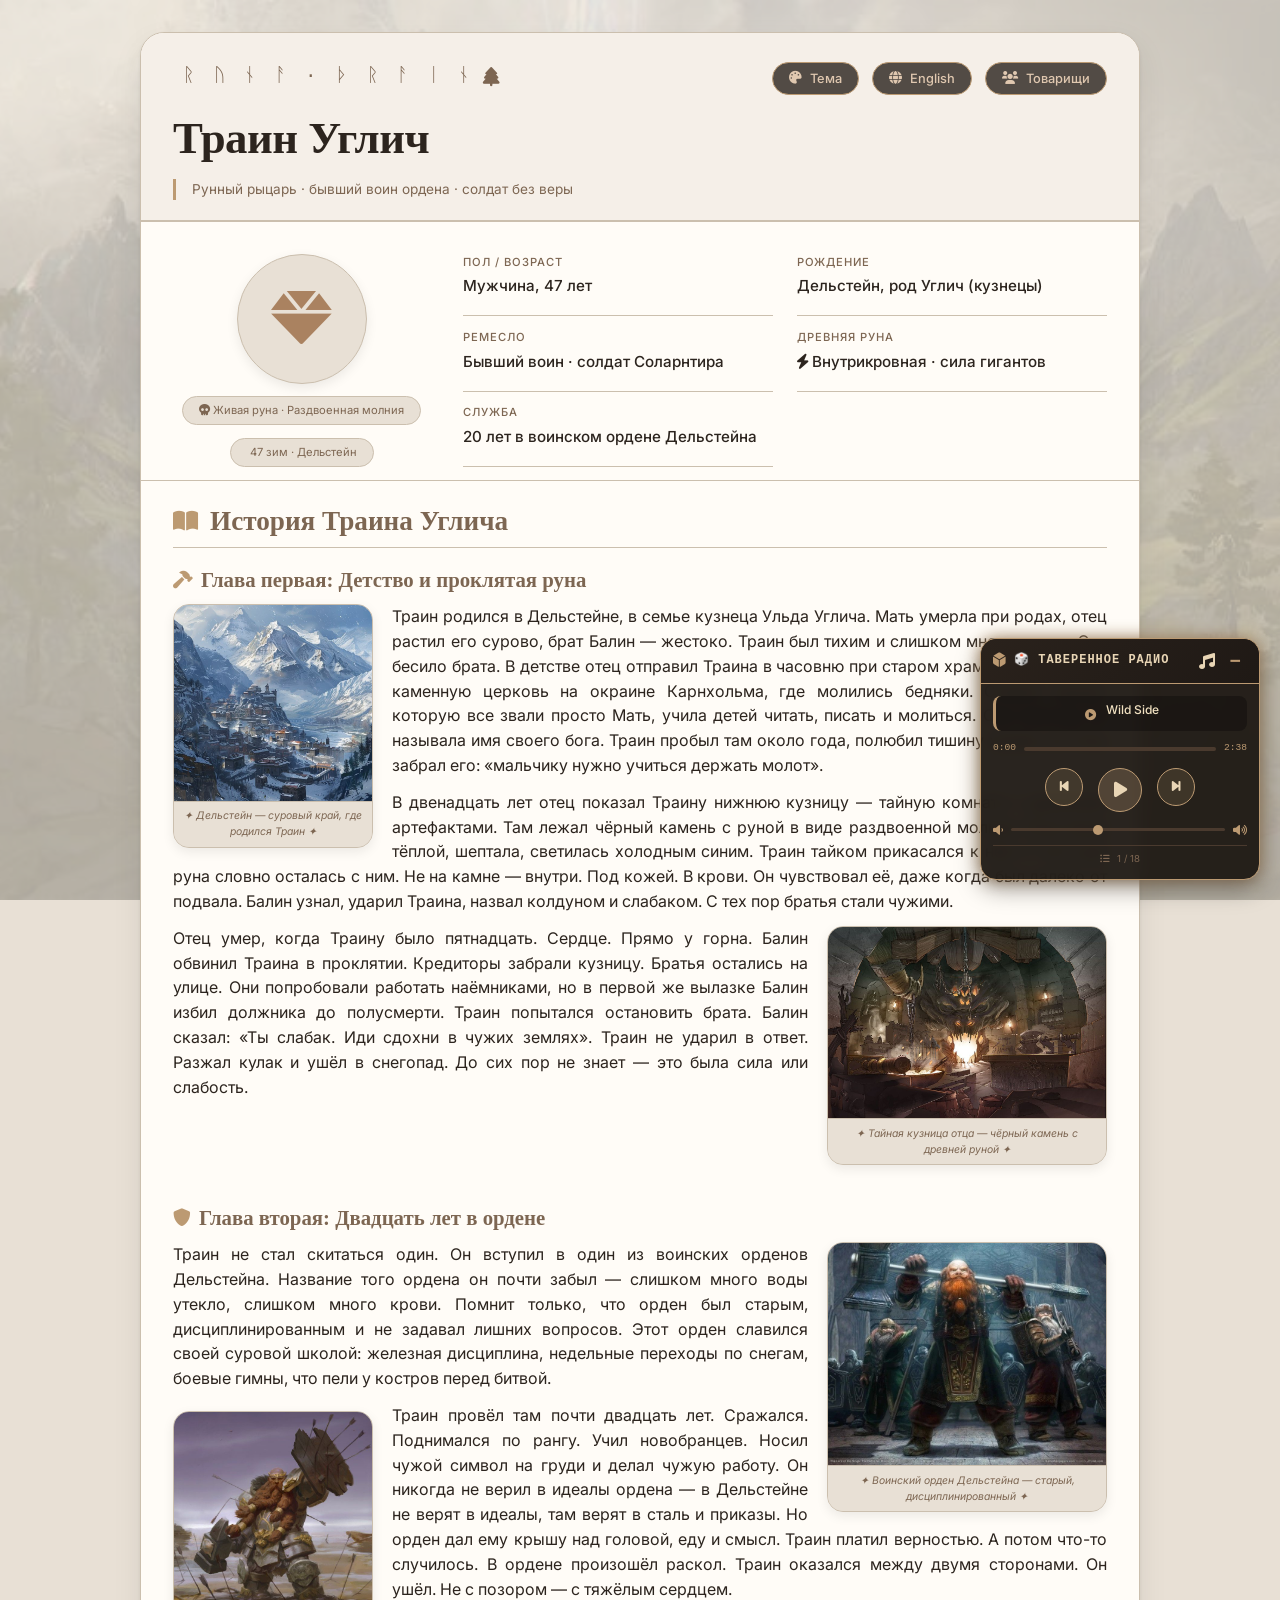
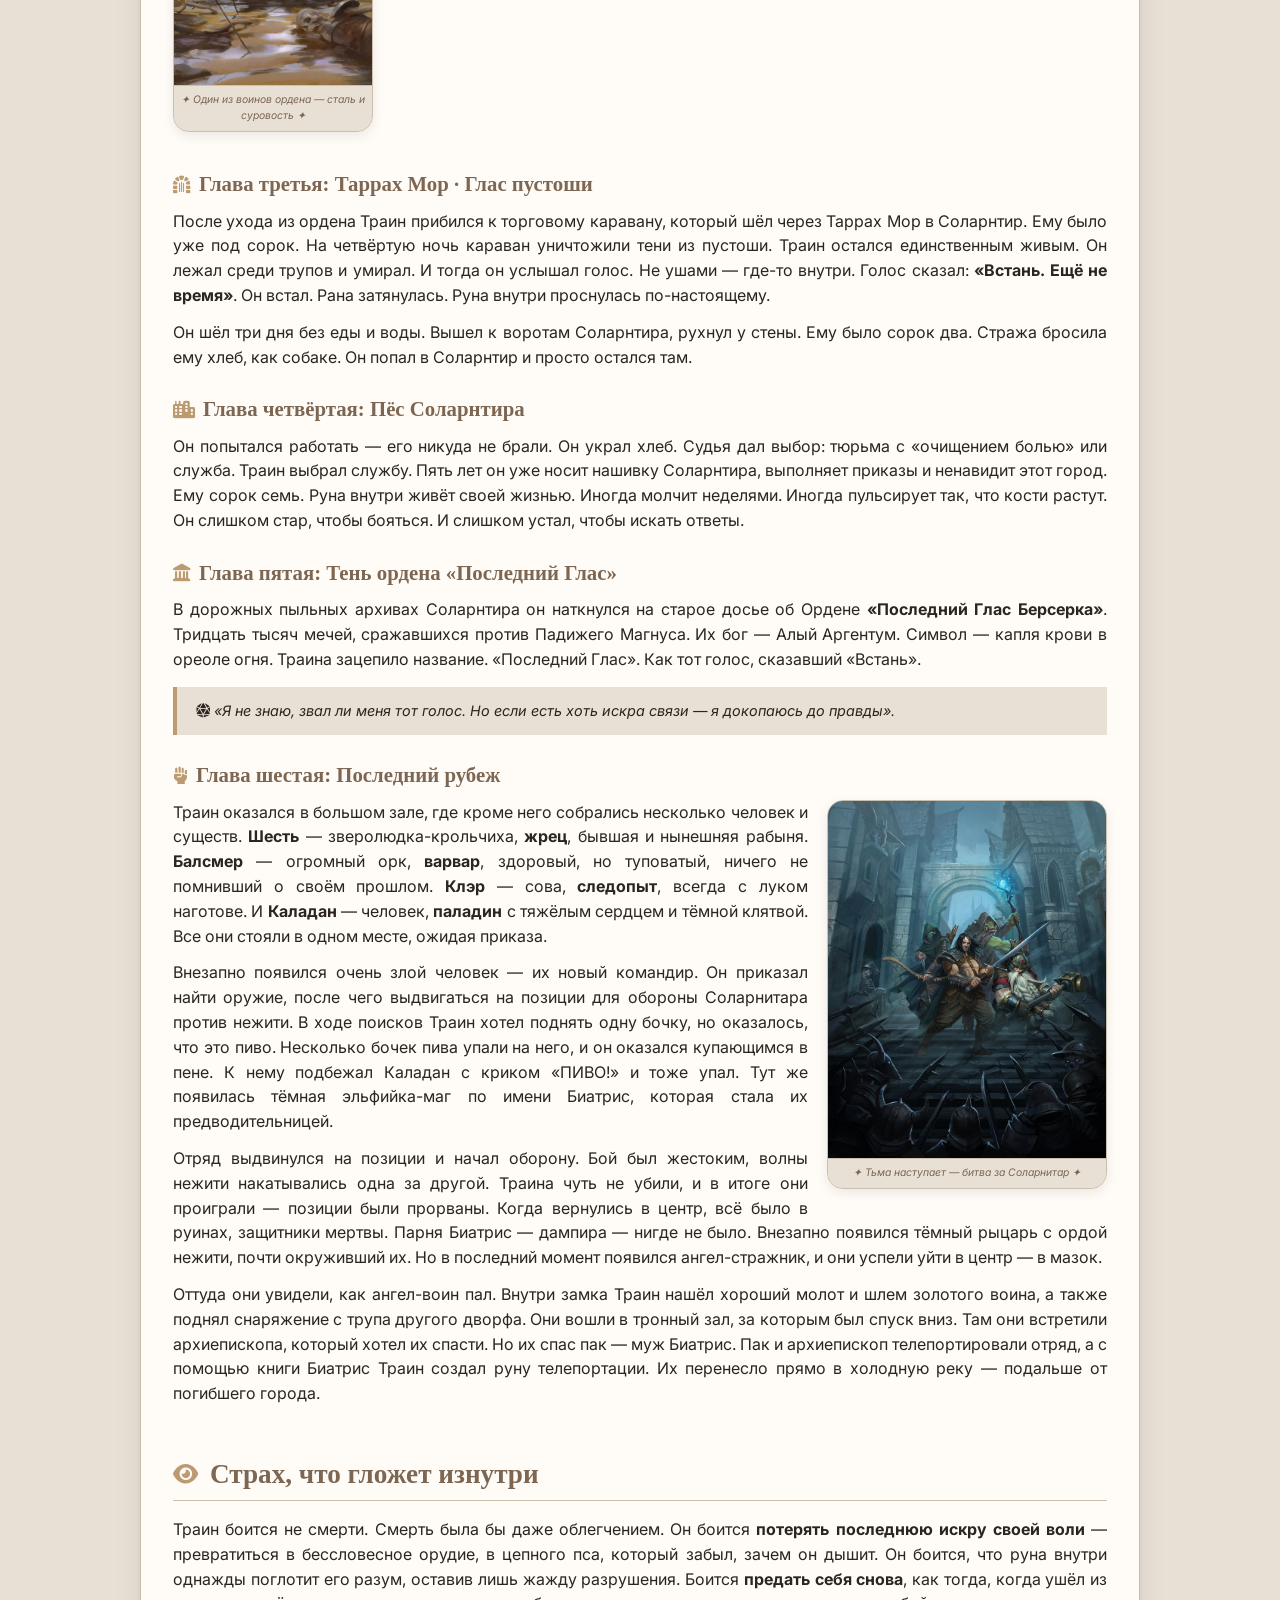
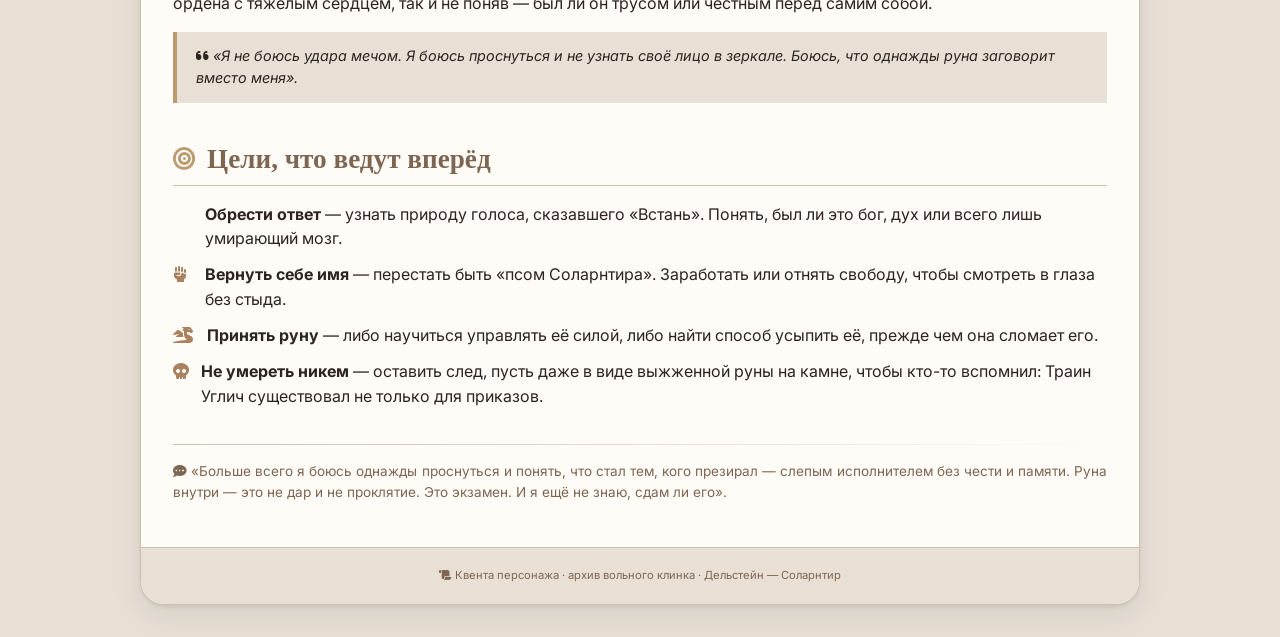
==== commit f9003e27: "Update index.html" ====
--- a/index.html
+++ b/index.html
@@ -7,7 +7,31 @@
     <link href="https://fonts.googleapis.com/css2?family=Inter:opsz,wght@14..32,300;400;500;600&family=Cormorant+Garamond:ital,wght@0,400;0,500;0,600;1,400;1,500&display=swap" rel="stylesheet">
     <link rel="stylesheet" href="https://cdnjs.cloudflare.com/ajax/libs/font-awesome/6.0.0-beta3/css/all.min.css">
     <style>
+        :root {
+            --bg: #e8e0d5;
+            --bg-card: #fffcf7;
+            --bg-header: #f5efe8;
+            --text: #2c241e;
+            --text-muted: #7d6652;
+            --border: #cbbfae;
+            --accent: #bc9a72;
+            --accent-hover: #a8845c;
+            --overlay: rgba(232, 224, 213, 0.75);
+            --shadow: rgba(0,0,0,0.08);
+            --rune: #aa8260;
+            --rune-glow: #d47f58;
+        }
+
+        /* ТЕМЫ */
+        [data-theme="1"] { --bg: #e8e0d5; --bg-card: #fffcf7; --bg-header: #f5efe8; --text: #2c241e; --text-muted: #7d6652; --border: #cbbfae; --accent: #bc9a72; --accent-hover: #a8845c; --overlay: rgba(232,224,213,0.75); --shadow: rgba(0,0,0,0.08); --rune: #aa8260; --rune-glow: #d47f58; }
+        [data-theme="2"] { --bg: #1a1a2e; --bg-card: #16213e; --bg-header: #0f3460; --text: #e8e0d5; --text-muted: #a8a0b0; --border: #4a6a8a; --accent: #7a9ac0; --accent-hover: #5a7aa0; --overlay: rgba(26,26,46,0.8); --shadow: rgba(0,0,0,0.3); --rune: #8ab0d0; --rune-glow: #6a9ac0; }
+        [data-theme="3"] { --bg: #1a0f0a; --bg-card: #2a1a10; --bg-header: #3a2215; --text: #e8d5c0; --text-muted: #b09a80; --border: #7a5a3a; --accent: #c9a87b; --accent-hover: #a8885b; --overlay: rgba(26,15,10,0.8); --shadow: rgba(0,0,0,0.3); --rune: #d4a373; --rune-glow: #e8c49a; }
+        [data-theme="4"] { --bg: #0d1a0d; --bg-card: #1a2a1a; --bg-header: #2a3a25; --text: #d5e0c5; --text-muted: #8aa07a; --border: #4a6a3a; --accent: #7aaa5a; --accent-hover: #5a8a3a; --overlay: rgba(13,26,13,0.8); --shadow: rgba(0,0,0,0.3); --rune: #8ac06a; --rune-glow: #6aaa4a; }
+        [data-theme="5"] { --bg: #1a0a1a; --bg-card: #2a152a; --bg-header: #3a1a35; --text: #e0c5d5; --text-muted: #a08090; --border: #7a4a6a; --accent: #c07aaa; --accent-hover: #a05a8a; --overlay: rgba(26,10,26,0.8); --shadow: rgba(0,0,0,0.3); --rune: #d08ab0; --rune-glow: #c06a9a; }
+        [data-theme="6"] { --bg: #0a0a0a; --bg-card: #1a1a1a; --bg-header: #2a2a2a; --text: #d0d0d0; --text-muted: #909090; --border: #5a5a5a; --accent: #8a8a8a; --accent-hover: #6a6a6a; --overlay: rgba(10,10,10,0.85); --shadow: rgba(0,0,0,0.5); --rune: #a0a0a0; --rune-glow: #c0c0c0; }
+
         * { margin: 0; padding: 0; box-sizing: border-box; }
+        
         .parallax-bg {
             position: fixed;
             top: 0;
@@ -31,13 +55,15 @@
             opacity: 0;
             filter: contrast(1.05) brightness(1.02);
         }
+        
         body {
-            background: transparent;
+            background: var(--bg);
             font-family: 'Inter', sans-serif;
-            color: #2c241e;
+            color: var(--text);
             line-height: 1.55;
             padding: 2rem 1.5rem;
             position: relative;
+            transition: background 0.3s ease, color 0.3s ease;
         }
         body::before {
             content: '';
@@ -46,58 +72,73 @@
             left: 0;
             width: 100%;
             height: 100%;
-            background: rgba(232, 224, 213, 0.55);
+            background: var(--overlay);
             z-index: -1;
-        }
+            transition: background 0.3s ease;
+        }
+        
         .container { max-width: 1000px; margin: 0 auto; }
+        
         .dossier {
-            background: rgba(255, 252, 247, 0.85);
+            background: var(--bg-card);
             border-radius: 24px;
-            box-shadow: 0 12px 30px rgba(0, 0, 0, 0.08), 0 2px 4px rgba(0, 0, 0, 0.02);
+            box-shadow: 0 12px 30px var(--shadow), 0 2px 4px var(--shadow);
             overflow: hidden;
-            border: 1px solid #e2d5c8;
+            border: 1px solid var(--border);
             backdrop-filter: blur(0px);
-        }
+            transition: background 0.3s ease, border 0.3s ease, box-shadow 0.3s ease;
+        }
+        
         .header {
-            background: rgba(245, 239, 232, 0.85);
+            background: var(--bg-header);
             padding: 1.8rem 2rem 1.2rem 2rem;
-            border-bottom: 2px solid #cbbfae;
+            border-bottom: 2px solid var(--border);
             position: relative;
-        }
+            transition: background 0.3s ease, border 0.3s ease;
+        }
+        
         .rune-line {
             display: flex;
             align-items: center;
             gap: 10px;
             font-size: 1.2rem;
-            color: #9b7b5e;
+            color: var(--text-muted);
             letter-spacing: 4px;
             font-family: monospace;
             margin-bottom: 0.75rem;
         }
+        
         h1 {
             font-family: 'Cormorant Garamont', serif;
             font-size: 2.8rem;
             font-weight: 600;
-            color: #3a2c22;
+            color: var(--text);
             letter-spacing: -0.5px;
-        }
+            transition: color 0.3s ease;
+        }
+        
         .sub {
-            color: #7d6652;
+            color: var(--text-muted);
             font-size: 0.85rem;
-            border-left: 3px solid #bc9a72;
+            border-left: 3px solid var(--accent);
             padding-left: 1rem;
             margin-top: 0.4rem;
-        }
+            transition: color 0.3s ease, border 0.3s ease;
+        }
+        
         .header-buttons {
             position: absolute;
             top: 1.8rem;
             right: 2rem;
             display: flex;
             gap: 0.8rem;
-        }
-        .lang-btn, .comrades-btn {
-            background: #2a221c;
-            border: 1px solid #bc9a72;
+            flex-wrap: wrap;
+            justify-content: flex-end;
+        }
+        
+        .lang-btn, .comrades-btn, .theme-btn {
+            background: rgba(42, 34, 28, 0.8);
+            border: 1px solid var(--accent);
             color: #e0c8b0;
             padding: 0.5rem 1rem;
             border-radius: 40px;
@@ -111,7 +152,124 @@
             font-family: 'Inter', sans-serif;
             z-index: 10;
         }
-        .lang-btn:hover, .comrades-btn:hover { background: #bc9a72; color: #1f1915; transform: scale(1.02); }
+        
+        .lang-btn:hover, .comrades-btn:hover, .theme-btn:hover {
+            background: var(--accent);
+            color: #1f1915;
+            transform: scale(1.02);
+        }
+        
+        /* ========== МОДАЛЬНОЕ ОКНО ТЕМ ========== */
+        .theme-modal {
+            display: none;
+            position: fixed;
+            top: 0;
+            left: 0;
+            width: 100%;
+            height: 100%;
+            background: rgba(0, 0, 0, 0.7);
+            backdrop-filter: blur(4px);
+            z-index: 3000;
+            justify-content: center;
+            align-items: center;
+        }
+        .theme-modal.active { display: flex; }
+        
+        .theme-modal-content {
+            background: var(--bg-card);
+            border-radius: 24px;
+            max-width: 700px;
+            width: 90%;
+            max-height: 80vh;
+            overflow-y: auto;
+            border: 1px solid var(--border);
+            box-shadow: 0 20px 40px rgba(0, 0, 0, 0.3);
+            animation: modalFadeIn 0.3s ease;
+            padding: 1.5rem 2rem 2rem 2rem;
+            transition: background 0.3s ease, border 0.3s ease;
+        }
+        
+        .theme-modal-header {
+            display: flex;
+            justify-content: space-between;
+            align-items: center;
+            margin-bottom: 1.5rem;
+            border-bottom: 1px solid var(--border);
+            padding-bottom: 0.8rem;
+        }
+        .theme-modal-header h3 {
+            font-family: 'Cormorant Garamont', serif;
+            font-size: 1.5rem;
+            color: var(--text);
+        }
+        .theme-modal-close {
+            background: none;
+            border: none;
+            font-size: 1.8rem;
+            cursor: pointer;
+            color: var(--text-muted);
+            transition: 0.2s;
+        }
+        .theme-modal-close:hover { color: var(--accent); }
+        
+        .theme-grid {
+            display: grid;
+            grid-template-columns: repeat(auto-fill, minmax(180px, 1fr));
+            gap: 1rem;
+        }
+        
+        .theme-card {
+            border-radius: 16px;
+            padding: 1rem;
+            border: 2px solid var(--border);
+            cursor: pointer;
+            transition: all 0.3s ease;
+            background: var(--bg-card);
+            box-shadow: 0 2px 8px rgba(0,0,0,0.05);
+        }
+        .theme-card:hover {
+            transform: translateY(-2px);
+            box-shadow: 0 6px 16px rgba(0,0,0,0.1);
+        }
+        .theme-card.active-theme {
+            border-color: var(--accent);
+            box-shadow: 0 0 0 2px var(--accent), 0 4px 12px rgba(0,0,0,0.1);
+        }
+        
+        .theme-preview {
+            width: 100%;
+            height: 80px;
+            border-radius: 10px;
+            display: flex;
+            align-items: center;
+            justify-content: center;
+            font-size: 0.7rem;
+            font-weight: 500;
+            letter-spacing: 0.5px;
+            margin-bottom: 0.6rem;
+            border: 1px solid rgba(255,255,255,0.1);
+        }
+        .theme-name {
+            font-size: 0.75rem;
+            font-weight: 600;
+            text-align: center;
+            color: var(--text);
+        }
+        
+        .theme-card .theme-preview {
+            background: var(--bg);
+            color: var(--text);
+            border-color: var(--border);
+        }
+        .theme-card .theme-preview span {
+            background: var(--accent);
+            padding: 4px 12px;
+            border-radius: 20px;
+            font-size: 0.6rem;
+            color: #fff;
+        }
+        
+        /* ========== ОСТАЛЬНЫЕ СТИЛИ ========== */
         .modal {
             display: none;
             position: fixed;
@@ -127,86 +285,87 @@
         }
         .modal.active { display: flex; }
         .modal-content {
-            background: #fffcf7;
+            background: var(--bg-card);
             border-radius: 24px;
             max-width: 500px;
             width: 90%;
             max-height: 80vh;
             overflow-y: auto;
-            border: 1px solid #e2d5c8;
+            border: 1px solid var(--border);
             box-shadow: 0 20px 40px rgba(0, 0, 0, 0.2);
             animation: modalFadeIn 0.3s ease;
-        }
-        @keyframes modalFadeIn {
-            from { opacity: 0; transform: translateY(-20px); }
-            to { opacity: 1; transform: translateY(0); }
+            transition: background 0.3s ease, border 0.3s ease;
         }
         .modal-header {
-            background: #f5efe8;
+            background: var(--bg-header);
             padding: 1rem 1.5rem;
-            border-bottom: 2px solid #cbbfae;
+            border-bottom: 2px solid var(--border);
             display: flex;
             justify-content: space-between;
             align-items: center;
+            transition: background 0.3s ease, border 0.3s ease;
         }
         .modal-header h3 {
             font-family: 'Cormorant Garamont', serif;
             font-size: 1.5rem;
-            color: #3a2c22;
+            color: var(--text);
         }
         .modal-close {
             background: none;
             border: none;
             font-size: 1.5rem;
             cursor: pointer;
-            color: #9b7b5e;
+            color: var(--text-muted);
             transition: 0.2s;
         }
-        .modal-close:hover { color: #bc5a38; }
+        .modal-close:hover { color: var(--accent); }
+        
         .comrade-list { padding: 1rem 1.5rem; }
         .comrade-card {
             display: flex;
             gap: 1rem;
             padding: 1rem 0;
-            border-bottom: 1px solid #e9dfd3;
+            border-bottom: 1px solid var(--border);
         }
         .comrade-card:last-child { border-bottom: none; }
         .comrade-icon {
             width: 50px;
             height: 50px;
-            background: #f2ece4;
+            background: var(--bg);
             border-radius: 50%;
             display: flex;
             align-items: center;
             justify-content: center;
-            border: 1px solid #dacbbc;
+            border: 1px solid var(--border);
             flex-shrink: 0;
         }
-        .comrade-icon i { font-size: 1.5rem; color: #aa8260; }
+        .comrade-icon i { font-size: 1.5rem; color: var(--rune); }
         .comrade-info { flex: 1; }
-        .comrade-name { font-weight: 700; font-size: 1.1rem; color: #3a2c22; }
+        .comrade-name { font-weight: 700; font-size: 1.1rem; color: var(--text); }
         .comrade-class {
             font-size: 0.7rem;
-            color: #9b826b;
+            color: var(--text-muted);
             text-transform: uppercase;
             letter-spacing: 1px;
             margin-bottom: 0.3rem;
         }
         .comrade-thought {
             font-size: 0.85rem;
-            color: #5c4a3b;
+            color: var(--text);
             font-style: italic;
         }
-        .comrade-thought i { color: #bc9a72; margin-right: 4px; }
+        .comrade-thought i { color: var(--accent); margin-right: 4px; }
+        
         .image-gallery {
             cursor: pointer;
             transition: all 0.3s ease;
         }
         .image-gallery:hover {
             filter: brightness(1.05) contrast(1.05);
-            box-shadow: 0 0 15px rgba(188, 106, 56, 0.5), 0 0 30px rgba(188, 106, 56, 0.3);
+            box-shadow: 0 0 15px var(--accent), 0 0 30px var(--accent);
             transform: scale(1.01);
         }
+        
         .fullscreen-modal {
             display: none;
             position: fixed;
@@ -241,16 +400,15 @@
             font-weight: bold;
             transition: 0.2s;
         }
-        .fullscreen-close:hover {
-            color: #bc9a72;
-            transform: scale(1.1);
-        }
+        .fullscreen-close:hover { color: var(--accent); transform: scale(1.1); }
+        
         .info-panel {
             display: flex;
             flex-wrap: wrap;
             gap: 2rem;
             padding: 2rem 2rem 0.8rem 2rem;
-            border-bottom: 1px solid #e9dfd3;
+            border-bottom: 1px solid var(--border);
+            transition: border 0.3s ease;
         }
         .avatar {
             flex: 1;
@@ -263,22 +421,24 @@
         .rune-symbol {
             width: 130px;
             height: 130px;
-            background: #f2ece4;
+            background: var(--bg);
             border-radius: 50%;
             display: flex;
             align-items: center;
             justify-content: center;
-            border: 1px solid #dacbbc;
-            box-shadow: 0 4px 12px rgba(0, 0, 0, 0.03);
-        }
-        .rune-symbol i { font-size: 3.8rem; color: #aa8260; transition: text-shadow 0.2s; }
+            border: 1px solid var(--border);
+            box-shadow: 0 4px 12px var(--shadow);
+            transition: background 0.3s ease, border 0.3s ease;
+        }
+        .rune-symbol i { font-size: 3.8rem; color: var(--rune); transition: text-shadow 0.2s; }
         .badge {
-            background: #f3ede6;
+            background: var(--bg);
             padding: 0.3rem 1rem;
             border-radius: 40px;
             font-size: 0.7rem;
-            color: #6e5440;
-            border: 1px solid #dfd0c0;
+            color: var(--text-muted);
+            border: 1px solid var(--border);
+            transition: background 0.3s ease, color 0.3s ease, border 0.3s ease;
         }
         .traits {
             flex: 2.5;
@@ -287,20 +447,21 @@
             gap: 0.8rem 1.5rem;
         }
         .trait-item {
-            border-bottom: 1px solid #e5d9ce;
+            border-bottom: 1px solid var(--border);
             padding-bottom: 0.4rem;
+            transition: border 0.3s ease;
         }
         .trait-label {
             font-size: 0.7rem;
             text-transform: uppercase;
             letter-spacing: 1px;
-            color: #9b826b;
+            color: var(--text-muted);
             font-weight: 500;
         }
         .trait-value {
             font-size: 0.95rem;
             font-weight: 500;
-            color: #3e3026;
+            color: var(--text);
             margin-top: 0.2rem;
         }
         .content { padding: 1.2rem 2rem 2rem 2rem; }
@@ -309,28 +470,31 @@
             font-family: 'Cormorant Garamont', serif;
             font-size: 1.7rem;
             font-weight: 600;
-            color: #836e58;
+            color: var(--text-muted);
             display: flex;
             align-items: center;
             gap: 12px;
-            border-bottom: 1px solid #e0cfbf;
+            border-bottom: 1px solid var(--border);
             padding-bottom: 0.3rem;
             margin-bottom: 1rem;
-        }
-        .section-title i { font-size: 1.4rem; color: #bc9a72; }
+            transition: color 0.3s ease, border 0.3s ease;
+        }
+        .section-title i { font-size: 1.4rem; color: var(--accent); }
         .section-text {
-            color: #3d3229;
+            color: var(--text);
             text-align: justify;
             margin-bottom: 0.75rem;
+            transition: color 0.3s ease;
         }
         .quote-mini {
-            background: #faf5ef;
+            background: var(--bg);
             padding: 0.8rem 1.2rem;
-            border-left: 4px solid #c9ae8b;
+            border-left: 4px solid var(--accent);
             font-style: italic;
             margin: 1rem 0;
             font-size: 0.9rem;
-            color: #5c4a3b;
+            color: var(--text);
+            transition: background 0.3s ease, border 0.3s ease, color 0.3s ease;
         }
         .pillar-list {
             list-style: none;
@@ -341,9 +505,10 @@
             display: flex;
             align-items: baseline;
             gap: 10px;
+            color: var(--text);
         }
         .pillar-list li i {
-            color: #aa8260;
+            color: var(--rune);
             width: 24px;
             font-size: 1rem;
             margin-top: 3px;
@@ -353,22 +518,23 @@
             font-family: 'Cormorant Garamont', serif;
             font-size: 1.3rem;
             font-weight: 600;
-            color: #8e735b;
+            color: var(--text-muted);
             margin: 1rem 0 0.5rem 0;
             display: flex;
             align-items: center;
             gap: 8px;
-        }
-        .history-title i { font-size: 1.1rem; color: #bc9a72; }
+            transition: color 0.3s ease;
+        }
+        .history-title i { font-size: 1.1rem; color: var(--accent); }
         .chapter-image-left {
             float: left;
             width: 200px;
             margin: 0 1.2rem 0.8rem 0;
             border-radius: 16px;
             overflow: hidden;
-            box-shadow: 0 4px 12px rgba(0, 0, 0, 0.1);
-            background: #f2ece4;
-            border: 1px solid #e2d5c8;
+            box-shadow: 0 4px 12px var(--shadow);
+            background: var(--bg);
+            border: 1px solid var(--border);
             transition: all 0.3s ease;
         }
         .chapter-image-right {
@@ -377,9 +543,9 @@
             margin: 0 0 0.8rem 1.2rem;
             border-radius: 16px;
             overflow: hidden;
-            box-shadow: 0 4px 12px rgba(0, 0, 0, 0.1);
-            background: #f2ece4;
-            border: 1px solid #e2d5c8;
+            box-shadow: 0 4px 12px var(--shadow);
+            background: var(--bg);
+            border: 1px solid var(--border);
             transition: all 0.3s ease;
         }
         .chapter-image-left-lower {
@@ -388,9 +554,9 @@
             margin: 0.5rem 1.2rem 0.8rem 0;
             border-radius: 16px;
             overflow: hidden;
-            box-shadow: 0 4px 12px rgba(0, 0, 0, 0.1);
-            background: #f2ece4;
-            border: 1px solid #e2d5c8;
+            box-shadow: 0 4px 12px var(--shadow);
+            background: var(--bg);
+            border: 1px solid var(--border);
             transition: all 0.3s ease;
         }
         .chapter-image-left img, .chapter-image-right img, .chapter-image-left-lower img {
@@ -401,29 +567,32 @@
         }
         .image-caption {
             font-size: 0.65rem;
-            color: #9b826b;
+            color: var(--text-muted);
             text-align: center;
             padding: 0.4rem;
-            background: #faf7f2;
-            border-top: 1px solid #e9dfd3;
+            background: var(--bg);
+            border-top: 1px solid var(--border);
             font-style: italic;
             cursor: pointer;
+            transition: color 0.3s ease, background 0.3s ease, border 0.3s ease;
         }
         .clear-float { clear: both; }
         hr {
             border: none;
             height: 1px;
-            background: linear-gradient(to right, #e0cfbf, transparent);
+            background: linear-gradient(to right, var(--border), transparent);
             margin: 1rem 0;
         }
         .footer-note {
             text-align: center;
             font-size: 0.7rem;
-            color: #b29b84;
-            border-top: 1px solid #ece1d5;
+            color: var(--text-muted);
+            border-top: 1px solid var(--border);
             padding: 1.2rem;
-            background: #fefbf8;
-        }
+            background: var(--bg);
+            transition: color 0.3s ease, border 0.3s ease, background 0.3s ease;
+        }
+        
         .fade-item {
             opacity: 0;
             transform: translateY(12px);
@@ -445,6 +614,13 @@
         }
         .section-title { animation-delay: 0s; }
         .history-title { animation-delay: 0.02s; }
+        
+        @keyframes modalFadeIn {
+            from { opacity: 0; transform: translateY(-20px); }
+            to { opacity: 1; transform: translateY(0); }
+        }
+        
+        /* D&D РАДИО */
         .dnd-radio {
             position: fixed;
             bottom: 20px;
@@ -453,8 +629,8 @@
             background: rgba(30, 25, 20, 0.95);
             backdrop-filter: blur(8px);
             border-radius: 16px;
-            border: 1px solid #c9a87b;
-            box-shadow: 0 8px 25px rgba(0, 0, 0, 0.4), 0 0 15px rgba(201, 168, 123, 0.2);
+            border: 1px solid var(--accent);
+            box-shadow: 0 8px 25px rgba(0, 0, 0, 0.4), 0 0 15px var(--accent);
             font-family: 'Inter', sans-serif;
             z-index: 1000;
             transition: all 0.3s ease;
@@ -470,9 +646,9 @@
             border-radius: 16px 16px 0 0;
             cursor: pointer;
             color: #e8d5b5;
-            border-bottom: 1px solid #c9a87b;
-        }
-        .radio-header i:first-child { color: #d4a373; font-size: 0.9rem; }
+            border-bottom: 1px solid var(--accent);
+        }
+        .radio-header i:first-child { color: var(--accent); font-size: 0.9rem; }
         .radio-title {
             flex: 1;
             font-size: 0.75rem;
@@ -484,7 +660,7 @@
         .radio-toggle {
             background: none;
             border: none;
-            color: #c9a87b;
+            color: var(--accent);
             cursor: pointer;
             font-size: 1.2rem;
             font-weight: bold;
@@ -504,9 +680,9 @@
             padding: 5px;
             background: rgba(0, 0, 0, 0.3);
             border-radius: 8px;
-            border-left: 3px solid #d4a373;
-        }
-        .now-playing i { color: #d4a373; margin-right: 6px; font-size: 0.7rem; }
+            border-left: 3px solid var(--accent);
+        }
+        .now-playing i { color: var(--accent); margin-right: 6px; font-size: 0.7rem; }
         .now-playing span {
             font-size: 0.75rem;
             color: #f0e0c0;
@@ -523,7 +699,7 @@
             gap: 8px;
             margin-bottom: 12px;
         }
-        .track-progress span { font-size: 0.6rem; color: #c9a87b; font-family: monospace; }
+        .track-progress span { font-size: 0.6rem; color: var(--accent); font-family: monospace; }
         .progress-bar {
             flex: 1;
             height: 4px;
@@ -535,7 +711,7 @@
         .progress-fill {
             width: 0%;
             height: 100%;
-            background: linear-gradient(90deg, #d4a373, #e8c49a);
+            background: linear-gradient(90deg, var(--accent), #e8c49a);
             border-radius: 4px;
             transition: width 0.1s linear;
         }
@@ -547,7 +723,7 @@
         }
         .ctrl-btn {
             background: rgba(201, 168, 123, 0.15);
-            border: 1px solid #c9a87b;
+            border: 1px solid var(--accent);
             border-radius: 50%;
             width: 38px;
             height: 38px;
@@ -558,7 +734,7 @@
             transition: all 0.2s;
             color: #e8d5b5;
         }
-        .ctrl-btn:hover { background: #c9a87b; color: #1f1915; transform: scale(1.05); box-shadow: 0 0 8px rgba(201, 168, 123, 0.5); }
+        .ctrl-btn:hover { background: var(--accent); color: #1f1915; transform: scale(1.05); box-shadow: 0 0 8px var(--accent); }
         .play-btn { width: 44px; height: 44px; background: rgba(201, 168, 123, 0.25); }
         .play-btn i { font-size: 1.1rem; }
         .volume-control {
@@ -567,7 +743,7 @@
             gap: 8px;
             margin-bottom: 10px;
         }
-        .volume-control i { font-size: 0.7rem; color: #c9a87b; }
+        .volume-control i { font-size: 0.7rem; color: var(--accent); }
         .volume-control input {
             flex: 1;
             height: 3px;
@@ -580,19 +756,20 @@
             -webkit-appearance: none;
             width: 10px;
             height: 10px;
-            background: #d4a373;
+            background: var(--accent);
             border-radius: 50%;
             cursor: pointer;
         }
         .playlist-note {
             text-align: center;
             font-size: 0.6rem;
-            color: #9b826b;
+            color: var(--text-muted);
             border-top: 1px solid #4a3a2e;
             padding-top: 6px;
             margin-top: 4px;
         }
         .playlist-note i { margin-right: 4px; }
+        
         @media (max-width: 600px) {
             .chapter-image-left, .chapter-image-right, .chapter-image-left-lower {
                 float: none;
@@ -606,6 +783,7 @@
                 justify-content: center;
             }
             .header { display: flex; flex-direction: column; gap: 0.5rem; }
+            .theme-grid { grid-template-columns: repeat(auto-fill, minmax(140px, 1fr)); }
         }
         @media (max-width: 700px) {
             body { padding: 1rem; }
@@ -629,6 +807,7 @@
             <h1 id="mainTitle">Траин Углич</h1>
             <div class="sub" id="mainSub">Рунный рыцарь · бывший воин ордена · солдат без веры</div>
             <div class="header-buttons">
+                <button class="theme-btn" id="themeBtn"><i class="fas fa-palette"></i> Тема</button>
                 <button class="lang-btn" id="langBtn"><i class="fas fa-globe"></i> English</button>
                 <button class="comrades-btn" id="comradesBtn"><i class="fas fa-users"></i> <span id="comradesBtnText">Товарищи</span></button>
             </div>
@@ -731,12 +910,13 @@
                 </ul>
             </div>
             <hr>
-            <div class="section-text fade-item" style="font-size:0.85rem; color:#6a5a4b;"><i class="fas fa-comment-dots"></i> <span id="finalQuote">«Больше всего я боюсь однажды проснуться и понять, что стал тем, кого презирал — слепым исполнителем без чести и памяти. Руна внутри — это не дар и не проклятие. Это экзамен. И я ещё не знаю, сдам ли его».</span></div>
+            <div class="section-text fade-item" style="font-size:0.85rem; color:var(--text-muted);"><i class="fas fa-comment-dots"></i> <span id="finalQuote">«Больше всего я боюсь однажды проснуться и понять, что стал тем, кого презирал — слепым исполнителем без чести и памяти. Руна внутри — это не дар и не проклятие. Это экзамен. И я ещё не знаю, сдам ли его».</span></div>
         </div>
         <div class="footer-note"><i class="fas fa-scroll"></i> <span id="footerText">Квента персонажа · архив вольного клинка · Дельстейн — Соларнтир</span></div>
     </div>
 </div>
 
+<!-- Модалка товарищей -->
 <div id="comradesModal" class="modal">
     <div class="modal-content">
         <div class="modal-header">
@@ -747,11 +927,61 @@
     </div>
 </div>
 
+<!-- Fullscreen картинок -->
 <div id="fullscreenModal" class="fullscreen-modal">
     <button class="fullscreen-close" id="fullscreenCloseBtn">&times;</button>
     <img id="fullscreenImage" src="" alt="Полноэкранный режим">
 </div>
 
+<!-- Модалка ТЕМ -->
+<div id="themeModal" class="theme-modal">
+    <div class="theme-modal-content">
+        <div class="theme-modal-header">
+            <h3><i class="fas fa-palette"></i> Выберите тему</h3>
+            <button class="theme-modal-close" id="themeModalClose">&times;</button>
+        </div>
+        <div class="theme-grid">
+            <div class="theme-card active-theme" data-theme="1">
+                <div class="theme-preview" style="background:#e8e0d5;color:#2c241e;">
+                    <span style="background:#bc9a72;">Светлая</span>
+                </div>
+                <div class="theme-name">Светлая</div>
+            </div>
+            <div class="theme-card" data-theme="2">
+                <div class="theme-preview" style="background:#1a1a2e;color:#e8e0d5;">
+                    <span style="background:#7a9ac0;">Ночная</span>
+                </div>
+                <div class="theme-name">Ночная синяя</div>
+            </div>
+            <div class="theme-card" data-theme="3">
+                <div class="theme-preview" style="background:#1a0f0a;color:#e8d5c0;">
+                    <span style="background:#c9a87b;">Дворфийская</span>
+                </div>
+                <div class="theme-name">Дворфийская</div>
+            </div>
+            <div class="theme-card" data-theme="4">
+                <div class="theme-preview" style="background:#0d1a0d;color:#d5e0c5;">
+                    <span style="background:#7aaa5a;">Лесная</span>
+                </div>
+                <div class="theme-name">Лесная зелёная</div>
+            </div>
+            <div class="theme-card" data-theme="5">
+                <div class="theme-preview" style="background:#1a0a1a;color:#e0c5d5;">
+                    <span style="background:#c07aaa;">Эльфийская</span>
+                </div>
+                <div class="theme-name">Эльфийская</div>
+            </div>
+            <div class="theme-card" data-theme="6">
+                <div class="theme-preview" style="background:#0a0a0a;color:#d0d0d0;">
+                    <span style="background:#8a8a8a;">Тёмная</span>
+                </div>
+                <div class="theme-name">Тёмная</div>
+            </div>
+        </div>
+    </div>
+</div>
+
+<!-- РАДИО -->
 <div class="dnd-radio" id="dndRadio">
     <div class="radio-header" id="radioHeader">
         <i class="fas fa-dice-d6"></i>
@@ -824,6 +1054,7 @@
         return 'fa-paw';
     }
 
+    // ===== ПЛЕЙЛИСТ =====
     const playlist = [
         { name: "Wild Side", url: "SpotiDown.App - Wild Side - ALI.mp3" },
         { name: "American Boy", url: "SpotiDown.App - American Boy - Estelle.mp3" },
@@ -834,12 +1065,12 @@
         { name: "Tavern of Heroes", url: "SpotiDown.App - Tavern of Heroes - Valkyrion.mp3" },
         { name: "Tom Tom", url: "SpotiDown.App - Tom Tom - Holy Fuck.mp3" },
         { name: "Take A Look Around", url: "SpotiDown.App - Take A Look Around - Limp Bizkit.mp3" },
-        { name: "Chop Suey", url: "SpotiDown.App - Chop Suey - System Of A Down.mp3" },
+        { name: "Chop Suey", url: "chop_suey.mp3" },
         { name: "Somewhere I Belong", url: "SpotiDown.App - Somewhere I Belong - Linkin Park.mp3" },
         { name: "Monster", url: "SpotiDown.App - Monster - Skillet.mp3" },
         { name: "Decadence", url: "SpotiDown.App - Decadence - Disturbed.mp3" },
-        { name: "Hatsune Miku", url: "SpotiDown.App - check Hatsune Miku - bbnogames.mp3" },
-        { name: "Holy Steel", url: "SpotiDown.App - Steel Ball Run OP Holy Steel - Nico Bellisario.mp3" },
+        { name: "Hatsune Miku", url: "hatsune_miku.mp3" },
+        { name: "Holy Steel", url: "holy_steel.mp3" },
         { name: "Kuroi Light", url: "SpotiDown.App - Kuroi Light - Hideki Taniuchi.mp3" },
         { name: "the WORLD", url: "SpotiDown.App - the WORLD - NIGHTMARE.mp3" },
         { name: "革命道中 - On The Way", url: "SpotiDown.App - 革命道中 - On The Way - AiNA THE END.mp3" }
@@ -856,11 +1087,9 @@
         const track = playlist[index];
         if (!track) return;
         radioAudio.src = track.url;
-        const trackNameSpan = document.getElementById('currentTrackName');
-        if (trackNameSpan) trackNameSpan.textContent = track.name;
+        document.getElementById('currentTrackName').textContent = track.name;
         radioAudio.load();
-        const trackCounter = document.getElementById('trackCounter');
-        if (trackCounter) trackCounter.textContent = `${index + 1} / ${playlist.length}`;
+        document.getElementById('trackCounter').textContent = `${index + 1} / ${playlist.length}`;
         if (isPlayingRadio) radioAudio.play().catch(e => console.log('Автовоспроизведение заблокировано:', e));
     }
 
@@ -868,13 +1097,11 @@
         if (isPlayingRadio) {
             radioAudio.pause();
             isPlayingRadio = false;
-            const icon = document.getElementById('playPauseRadioBtn')?.querySelector('i');
-            if (icon) icon.className = 'fas fa-play';
+            document.getElementById('playPauseRadioBtn').querySelector('i').className = 'fas fa-play';
         } else {
             radioAudio.play().then(() => {
                 isPlayingRadio = true;
-                const icon = document.getElementById('playPauseRadioBtn')?.querySelector('i');
-                if (icon) icon.className = 'fas fa-pause';
+                document.getElementById('playPauseRadioBtn').querySelector('i').className = 'fas fa-pause';
             }).catch(err => console.log('Ошибка воспроизведения:', err));
         }
     }
@@ -891,6 +1118,21 @@
         if (isPlayingRadio) radioAudio.play().catch(e => console.log(e));
     }
 
+    // ===== ТЕМЫ =====
+    function setTheme(themeId) {
+        document.documentElement.setAttribute('data-theme', themeId);
+        localStorage.setItem('theme', themeId);
+        document.querySelectorAll('.theme-card').forEach(card => {
+            card.classList.toggle('active-theme', card.dataset.theme === themeId);
+        });
+    }
+
+    function initTheme() {
+        const savedTheme = localStorage.getItem('theme') || '1';
+        setTheme(savedTheme);
+    }
+
+    // ===== ОСТАЛЬНЫЕ ФУНКЦИИ =====
     function updateBackgroundOnScroll() {
         const chapter6 = document.querySelector('.history-chapter[data-chapter="6"]');
         if (!chapter6) return;
@@ -913,73 +1155,148 @@
         const modal = document.getElementById('fullscreenModal');
         const modalImg = document.getElementById('fullscreenImage');
         const closeBtn = document.getElementById('fullscreenCloseBtn');
-        
         images.forEach(img => {
             img.addEventListener('click', function(e) {
                 e.stopPropagation();
-                if (modalImg) modalImg.src = this.src;
-                if (modal) modal.classList.add('active');
+                modalImg.src = this.src;
+                modal.classList.add('active');
             });
         });
-        
-        function closeFullscreen() {
-            if (modal) modal.classList.remove('active');
-            if (modalImg) modalImg.src = '';
-        }
-        
-        if (closeBtn) closeBtn.addEventListener('click', closeFullscreen);
-        if (modal) {
-            modal.addEventListener('click', function(e) {
-                if (e.target === modal) closeFullscreen();
-            });
-        }
-        document.addEventListener('keydown', function(e) {
-            if (e.key === 'Escape' && modal && modal.classList.contains('active')) {
-                closeFullscreen();
-            }
-        });
+        function closeFullscreen() { modal.classList.remove('active'); modalImg.src = ''; }
+        closeBtn.addEventListener('click', closeFullscreen);
+        modal.addEventListener('click', function(e) { if (e.target === modal) closeFullscreen(); });
+        document.addEventListener('keydown', function(e) { if (e.key === 'Escape' && modal.classList.contains('active')) closeFullscreen(); });
     }
 
     function updateLanguage(lang) {
         currentLang = lang;
         const data = comradesData[lang];
-        const btn = document.getElementById('langBtn');
-        if (btn) btn.innerHTML = lang === 'ru' ? '<i class="fas fa-globe"></i> English' : '<i class="fas fa-globe"></i> Русский';
-        
-        const comradesBtnText = document.getElementById('comradesBtnText');
-        if (comradesBtnText) comradesBtnText.innerText = lang === 'ru' ? 'Товарищи' : 'Comrades';
-        
-        const modalTitle = document.getElementById('modalTitle');
-        if (modalTitle) modalTitle.innerText = lang === 'ru' ? 'Товарищи' : 'Comrades';
-        
+        document.getElementById('langBtn').innerHTML = lang === 'ru' ? '<i class="fas fa-globe"></i> English' : '<i class="fas fa-globe"></i> Русский';
+        document.getElementById('comradesBtnText').innerText = lang === 'ru' ? 'Товарищи' : 'Comrades';
+        document.getElementById('modalTitle').innerText = lang === 'ru' ? 'Товарищи' : 'Comrades';
         const comradeList = document.getElementById('comradeList');
-        if (comradeList) {
-            comradeList.innerHTML = '';
-            data.forEach(c => {
-                const card = document.createElement('div');
-                card.className = 'comrade-card';
-                card.innerHTML = `<div class="comrade-icon"><i class="fas ${getIconForClass(c.name)}"></i></div><div class="comrade-info"><div class="comrade-name">${c.name}</div><div class="comrade-class">${c.class}</div><div class="comrade-thought"><i class="fas fa-quote-left"></i> ${c.thought}</div></div>`;
-                comradeList.appendChild(card);
+        comradeList.innerHTML = '';
+        data.forEach(c => {
+            const card = document.createElement('div');
+            card.className = 'comrade-card';
+            card.innerHTML = `<div class="comrade-icon"><i class="fas ${getIconForClass(c.name)}"></i></div><div class="comrade-info"><div class="comrade-name">${c.name}</div><div class="comrade-class">${c.class}</div><div class="comrade-thought"><i class="fas fa-quote-left"></i> ${c.thought}</div></div>`;
+            comradeList.appendChild(card);
+        });
+        
+        if (lang === 'ru') {
+            document.getElementById('mainSub').innerText = 'Рунный рыцарь · бывший воин ордена · солдат без веры';
+            document.getElementById('badge1').innerText = 'Живая руна · Раздвоенная молния';
+            document.getElementById('badge2').innerText = '47 зим · Дельстейн';
+            document.getElementById('label1').innerText = 'Пол / Возраст'; document.getElementById('val1').innerText = 'Мужчина, 47 лет';
+            document.getElementById('label2').innerText = 'Рождение'; document.getElementById('val2').innerText = 'Дельстейн, род Углич (кузнецы)';
+            document.getElementById('label3').innerText = 'Ремесло'; document.getElementById('val3').innerText = 'Бывший воин · солдат Соларнтира';
+            document.getElementById('label4').innerText = 'Древняя руна'; document.getElementById('val4').innerHTML = '<i class="fas fa-bolt"></i> Внутрикровная · сила гигантов';
+            document.getElementById('label5').innerText = 'Служба'; document.getElementById('val5').innerText = '20 лет в воинском ордене Дельстейна';
+            document.getElementById('caption1').innerHTML = '✦ Дельстейн — суровый край, где родился Траин ✦';
+            document.getElementById('caption2').innerHTML = '✦ Тайная кузница отца — чёрный камень с древней руной ✦';
+            document.getElementById('caption3').innerHTML = '✦ Воинский орден Дельстейна — старый, дисциплинированный ✦';
+            document.getElementById('caption4').innerHTML = '✦ Один из воинов ордена — сталь и суровость ✦';
+            document.getElementById('caption6').innerHTML = '✦ Тьма наступает — битва за Соларнитар ✦';
+            document.getElementById('historyTitle').innerText = 'История Траина Углича';
+            document.getElementById('ch1Title').innerText = 'Глава первая: Детство и проклятая руна';
+            document.getElementById('ch2Title').innerText = 'Глава вторая: Двадцать лет в ордене';
+            document.getElementById('ch3Title').innerText = 'Глава третья: Таррах Мор · Глас пустоши';
+            document.getElementById('ch4Title').innerText = 'Глава четвёртая: Пёс Соларнтира';
+            document.getElementById('ch5Title').innerText = 'Глава пятая: Тень ордена «Последний Глас»';
+            document.getElementById('ch6Title').innerText = 'Глава шестая: Последний рубеж';
+            document.getElementById('fearTitle').innerText = 'Страх, что гложет изнутри';
+            document.getElementById('goalsTitle').innerText = 'Цели, что ведут вперёд';
+            document.getElementById('footerText').innerText = 'Квента персонажа · архив вольного клинка · Дельстейн — Соларнтир';
+            document.getElementById('ch1Text1').innerHTML = 'Траин родился в Дельстейне, в семье кузнеца Ульда Углича. Мать умерла при родах, отец растил его сурово, брат Балин — жестоко. Траин был тихим и слишком много думал. Это бесило брата. В детстве отец отправил Траина в часовню при старом храме — маленькую каменную церковь на окраине Карнхольма, где молились бедняки. Старая жрица, которую все звали просто Мать, учила детей читать, писать и молиться. Она никогда не называла имя своего бога. Траин пробыл там около года, полюбил тишину храма, но отец забрал его: «мальчику нужно учиться держать молот».';
+            document.getElementById('ch1Text2').innerHTML = 'В двенадцать лет отец показал Траину нижнюю кузницу — тайную комнату с древними артефактами. Там лежал чёрный камень с руной в виде раздвоенной молнии. Руна была тёплой, шептала, светилась холодным синим. Траин тайком прикасался к ней. С того дня руна словно осталась с ним. Не на камне — внутри. Под кожей. В крови. Он чувствовал её, даже когда был далеко от подвала. Балин узнал, ударил Траина, назвал колдуном и слабаком. С тех пор братья стали чужими.';
+            document.getElementById('ch1Text3').innerHTML = 'Отец умер, когда Траину было пятнадцать. Сердце. Прямо у горна. Балин обвинил Траина в проклятии. Кредиторы забрали кузницу. Братья остались на улице. Они попробовали работать наёмниками, но в первой же вылазке Балин избил должника до полусмерти. Траин попытался остановить брата. Балин сказал: «Ты слабак. Иди сдохни в чужих землях». Траин не ударил в ответ. Разжал кулак и ушёл в снегопад. До сих пор не знает — это была сила или слабость.';
+            document.getElementById('ch2Text1').innerHTML = 'Траин не стал скитаться один. Он вступил в один из воинских орденов Дельстейна. Название того ордена он почти забыл — слишком много воды утекло, слишком много крови. Помнит только, что орден был старым, дисциплинированным и не задавал лишних вопросов. Этот орден славился своей суровой школой: железная дисциплина, недельные переходы по снегам, боевые гимны, что пели у костров перед битвой.';
+            document.getElementById('ch2Text2').innerHTML = 'Траин провёл там почти двадцать лет. Сражался. Поднимался по рангу. Учил новобранцев. Носил чужой символ на груди и делал чужую работу. Он никогда не верил в идеалы ордена — в Дельстейне не верят в идеалы, там верят в сталь и приказы. Но орден дал ему крышу над головой, еду и смысл. Траин платил верностью. А потом что-то случилось. В ордене произошёл раскол. Траин оказался между двумя сторонами. Он ушёл. Не с позором — с тяжёлым сердцем.';
+            document.getElementById('ch3Text1').innerHTML = 'После ухода из ордена Траин прибился к торговому каравану, который шёл через Таррах Мор в Соларнтир. Ему было уже под сорок. На четвёртую ночь караван уничтожили тени из пустоши. Траин остался единственным живым. Он лежал среди трупов и умирал. И тогда он услышал голос. Не ушами — где-то внутри. Голос сказал: <strong>«Встань. Ещё не время»</strong>. Он встал. Рана затянулась. Руна внутри проснулась по-настоящему.';
+            document.getElementById('ch3Text2').innerHTML = 'Он шёл три дня без еды и воды. Вышел к воротам Соларнтира, рухнул у стены. Ему было сорок два. Стража бросила ему хлеб, как собаке. Он попал в Соларнтир и просто остался там.';
+            document.getElementById('ch4Text1').innerHTML = 'Он попытался работать — его никуда не брали. Он украл хлеб. Судья дал выбор: тюрьма с «очищением болью» или служба. Траин выбрал службу. Пять лет он уже носит нашивку Соларнтира, выполняет приказы и ненавидит этот город. Ему сорок семь. Руна внутри живёт своей жизнью. Иногда молчит неделями. Иногда пульсирует так, что кости растут. Он слишком стар, чтобы бояться. И слишком устал, чтобы искать ответы.';
+            document.getElementById('ch5Text1').innerHTML = 'В дорожных пыльных архивах Соларнтира он наткнулся на старое досье об Ордене <strong>«Последний Глас Берсерка»</strong>. Тридцать тысяч мечей, сражавшихся против Падижего Магнуса. Их бог — Алый Аргентум. Символ — капля крови в ореоле огня. Траина зацепило название. «Последний Глас». Как тот голос, сказавший «Встань».';
+            document.getElementById('quote1').innerHTML = '«Я не знаю, звал ли меня тот голос. Но если есть хоть искра связи — я докопаюсь до правды».';
+            document.getElementById('ch6Text1').innerHTML = 'Траин оказался в большом зале, где кроме него собрались несколько человек и существ. <strong>Шесть</strong> — зверолюдка-крольчиха, <strong>жрец</strong>, бывшая и нынешняя рабыня. <strong>Балсмер</strong> — огромный орк, <strong>варвар</strong>, здоровый, но туповатый, ничего не помнивший о своём прошлом. <strong>Клэр</strong> — сова, <strong>следопыт</strong>, всегда с луком наготове. И <strong>Каладан</strong> — человек, <strong>паладин</strong> с тяжёлым сердцем и тёмной клятвой. Все они стояли в одном месте, ожидая приказа.';
+            document.getElementById('ch6Text2').innerHTML = 'Внезапно появился очень злой человек — их новый командир. Он приказал найти оружие, после чего выдвигаться на позиции для обороны Соларнитара против нежити. В ходе поисков Траин хотел поднять одну бочку, но оказалось, что это пиво. Несколько бочек пива упали на него, и он оказался купающимся в пене. К нему подбежал Каладан с криком «ПИВО!» и тоже упал. Тут же появилась тёмная эльфийка-маг по имени Биатрис, которая стала их предводительницей.';
+            document.getElementById('ch6Text3').innerHTML = 'Отряд выдвинулся на позиции и начал оборону. Бой был жестоким, волны нежити накатывались одна за другой. Траина чуть не убили, и в итоге они проиграли — позиции были прорваны. Когда вернулись в центр, всё было в руинах, защитники мертвы. Парня Биатрис — дампира — нигде не было. Внезапно появился тёмный рыцарь с ордой нежити, почти окруживший их. Но в последний момент появился ангел-стражник, и они успели уйти в центр — в мазок.';
+            document.getElementById('ch6Text4').innerHTML = 'Оттуда они увидели, как ангел-воин пал. Внутри замка Траин нашёл хороший молот и шлем золотого воина, а также поднял снаряжение с трупа другого дворфа. Они вошли в тронный зал, за которым был спуск вниз. Там они встретили архиепископа, который хотел их спасти. Но их спас пак — муж Биатрис. Пак и архиепископ телепортировали отряд, а с помощью книги Биатрис Траин создал руну телепортации. Их перенесло прямо в холодную реку — подальше от погибшего города.';
+            document.getElementById('fearText1').innerHTML = 'Траин боится не смерти. Смерть была бы даже облегчением. Он боится <strong>потерять последнюю искру своей воли</strong> — превратиться в бессловесное орудие, в цепного пса, который забыл, зачем он дышит. Он боится, что руна внутри однажды поглотит его разум, оставив лишь жажду разрушения. Боится <strong>предать себя снова</strong>, как тогда, когда ушёл из ордена с тяжёлым сердцем, так и не поняв — был ли он трусом или честным перед самим собой.';
+            document.getElementById('fearQuote').innerHTML = '«Я не боюсь удара мечом. Я боюсь проснуться и не узнать своё лицо в зеркале. Боюсь, что однажды руна заговорит вместо меня».';
+            document.getElementById('goal1').innerHTML = '<strong>Обрести ответ</strong> — узнать природу голоса, сказавшего «Встань». Понять, был ли это бог, дух или всего лишь умирающий мозг.';
+            document.getElementById('goal2').innerHTML = '<strong>Вернуть себе имя</strong> — перестать быть «псом Соларнтира». Заработать или отнять свободу, чтобы смотреть в глаза без стыда.';
+            document.getElementById('goal3').innerHTML = '<strong>Принять руну</strong> — либо научиться управлять её силой, либо найти способ усыпить её, прежде чем она сломает его.';
+            document.getElementById('goal4').innerHTML = '<strong>Не умереть никем</strong> — оставить след, пусть даже в виде выжженной руны на камне, чтобы кто-то вспомнил: Траин Углич существовал не только для приказов.';
+            document.getElementById('finalQuote').innerHTML = '«Больше всего я боюсь однажды проснуться и понять, что стал тем, кого презирал — слепым исполнителем без чести и памяти. Руна внутри — это не дар и не проклятие. Это экзамен. И я ещё не знаю, сдам ли его».';
+        } else {
+            document.getElementById('mainSub').innerText = 'Rune Knight · former Order warrior · soldier without faith';
+            document.getElementById('badge1').innerText = 'Living Rune · Forked Lightning';
+            document.getElementById('badge2').innerText = '47 winters · Delstein';
+            document.getElementById('label1').innerText = 'Gender / Age'; document.getElementById('val1').innerText = 'Male, 47 years';
+            document.getElementById('label2').innerText = 'Birth'; document.getElementById('val2').innerText = 'Delstein, Uglich family (blacksmiths)';
+            document.getElementById('label3').innerText = 'Craft'; document.getElementById('val3').innerText = 'Former warrior · soldier of Solarntir';
+            document.getElementById('label4').innerText = 'Ancient Rune'; document.getElementById('val4').innerHTML = '<i class="fas fa-bolt"></i> Bloodborne · Giant\'s strength';
+            document.getElementById('label5').innerText = 'Service'; document.getElementById('val5').innerText = '20 years in the military order of Delstein';
+            document.getElementById('caption1').innerHTML = '✦ Delstein — the harsh land where Train was born ✦';
+            document.getElementById('caption2').innerHTML = '✦ Father\'s secret forge — the black stone with the ancient rune ✦';
+            document.getElementById('caption3').innerHTML = '✦ The military order of Delstein — old, disciplined ✦';
+            document.getElementById('caption4').innerHTML = '✦ One of the order\'s warriors — steel and severity ✦';
+            document.getElementById('caption6').innerHTML = '✦ Darkness approaches — the battle for Solarntir ✦';
+            document.getElementById('historyTitle').innerText = 'The Story of Train Uglich';
+            document.getElementById('ch1Title').innerText = 'Chapter One: Childhood and the Cursed Rune';
+            document.getElementById('ch2Title').innerText = 'Chapter Two: Twenty Years in the Order';
+            document.getElementById('ch3Title').innerText = 'Chapter Three: Tarrakh Mor · The Voice of the Wasteland';
+            document.getElementById('ch4Title').innerText = 'Chapter Four: The Hound of Solarntir';
+            document.getElementById('ch5Title').innerText = 'Chapter Five: The Shadow of the Order "The Last Voice"';
+            document.getElementById('ch6Title').innerText = 'Chapter Six: The Last Stand';
+            document.getElementById('fearTitle').innerText = 'The Fear that Gnaws Within';
+            document.getElementById('goalsTitle').innerText = 'Goals that Lead Forward';
+            document.getElementById('footerText').innerText = 'Character Quest · free blade archive · Delstein — Solarntir';
+            document.getElementById('ch1Text1').innerHTML = 'Train was born in Delstein, in the family of blacksmith Uld Uglich. His mother died in childbirth, his father raised him harshly, his brother Balin — cruelly. Train was quiet and thought too much. This enraged his brother. As a child, his father sent Train to a chapel at an old temple — a small stone church on the outskirts of Karnholm, where the poor prayed. An old priestess, whom everyone simply called Mother, taught children to read, write, and pray. She never named her god. Train stayed there for about a year, loved the silence of the temple, but his father took him back: "a boy needs to learn to hold a hammer."';
+            document.getElementById('ch1Text2').innerHTML = 'At twelve, his father showed Train the lower forge — a secret room with ancient artifacts. There lay a black stone with a rune in the shape of a split lightning bolt. The rune was warm, whispered, glowed cold blue. Train secretly touched it. From that day, the rune remained with him. Not on the stone — inside. Under the skin. In the blood. He felt it even when far from the cellar. Balin found out, struck Train, called him a sorcerer and a weakling. From then on, the brothers became strangers.';
+            document.getElementById('ch1Text3').innerHTML = 'His father died when Train was fifteen. Heart. Right at the forge. Balin blamed Train for the curse. Creditors took the forge. The brothers were left on the street. They tried to work as mercenaries, but in the first sortie, Balin beat a debtor half to death. Train tried to stop his brother. Balin said: "You\'re a weakling. Go die in foreign lands." Train didn\'t strike back. He unclenched his fist and walked into the snowfall. He still doesn\'t know — was that strength or weakness.';
+            document.getElementById('ch2Text1').innerHTML = 'Train did not wander alone. He joined one of the military orders of Delstein. He almost forgot the name of that order — too much water has flowed, too much blood. He only remembers that the order was old, disciplined, and asked no unnecessary questions. This order was famous for its harsh school: iron discipline, week-long treks through snow, battle hymns sung around campfires before battle.';
+            document.getElementById('ch2Text2').innerHTML = 'Train spent almost twenty years there. He fought. Rose through the ranks. Taught recruits. Wore someone else\'s symbol on his chest and did someone else\'s work. He never believed in the order\'s ideals — in Delstein, they don\'t believe in ideals, they believe in steel and orders. But the order gave him a roof over his head, food, and meaning. Train repaid with loyalty. Then something happened. A schism occurred in the order. Train found himself between two sides. He left. Not in disgrace — with a heavy heart.';
+            document.getElementById('ch3Text1').innerHTML = 'After leaving the order, Train joined a trade caravan heading through Tarrakh Mor to Solarntir. He was already under forty. On the fourth night, shadows from the wasteland destroyed the caravan. Train was the only survivor. He lay among the corpses, dying. And then he heard a voice. Not with his ears — somewhere inside. The voice said: <strong>"Get up. It\'s not time yet."</strong> He stood up. The wound healed. The rune inside truly awakened.';
+            document.getElementById('ch3Text2').innerHTML = 'He walked for three days without food or water. He reached the gates of Solarntir and collapsed against the wall. He was forty-two. The guards threw him bread like a dog. He ended up in Solarntir and simply stayed there. There was nowhere to go. The order he served for twenty years remained in the past. The voice fell silent.';
+            document.getElementById('ch4Text1').innerHTML = 'He tried to find work — no one would hire him. He stole bread. The judge gave him a choice: prison with "purification through pain" or service. Train chose service. For five years now, he has worn Solarntir\'s patch, follows orders, and hates this city. He is forty-seven. The rune inside lives its own life. Sometimes it is silent for weeks. Sometimes it pulses so strongly that Train feels his bones grow, his muscles fill with the strength of ancient giants. He is too old to be afraid. And too tired to seek answers.';
+            document.getElementById('ch5Text1').innerHTML = 'There was one more detail that Train never told anyone. Somewhere in the dusty road archives of Solarntir, he came across an old file. It spoke of the Order <strong>"The Last Voice of the Berserker"</strong>. Thirty thousand swords, fighting against Padizhe Magnus. Their god — the Crimson Argentum, embodiment of discipline and war. Their symbol — a drop of blood in a halo of fire. The name caught Train\'s attention. "The Last Voice." Like the voice that told him "Get up."';
+            document.getElementById('quote1').innerHTML = '"I don\'t know if that voice called me. But if there\'s even a spark of connection — I will get to the truth."';
+            document.getElementById('ch6Text1').innerHTML = 'Train found himself in a large hall where several people and creatures had gathered besides him. <strong>Six</strong> — a hare beastfolk, <strong>cleric</strong>, former and current slave. <strong>Balsmer</strong> — a huge orc, <strong>barbarian</strong>, healthy but dim-witted, remembering nothing of his past. <strong>Claire</strong> — an owl, <strong>ranger</strong>, always with her bow ready. And <strong>Khaladan</strong> — a human, <strong>paladin</strong> with a heavy heart and a dark oath. They all stood in one place, awaiting orders.';
+            document.getElementById('ch6Text2').innerHTML = 'Suddenly, a very angry man appeared — their new commander. He ordered them to find weapons, then move to positions to defend Solarntir against the undead. During the search, Train tried to lift one barrel, but it turned out to be beer. Several barrels of beer fell on him, and he ended up bathing in foam. Khaladan ran up to him shouting "BEER!" and also fell. Then a dark elf mage named Beatrice appeared, becoming their leader.';
+            document.getElementById('ch6Text3').innerHTML = 'The squad moved to positions and began their defense. The battle was brutal, waves of undead crashing one after another. Train was almost killed, and in the end they lost — the positions were overrun. When they returned to the center, everything was in ruins, the defenders dead. Beatrice\'s boyfriend — a dhampir — was nowhere to be found. Suddenly, a dark knight appeared with a horde of undead, nearly surrounding them. But at the last moment, a guardian angel appeared, and they managed to escape to the center — into the maze.';
+            document.getElementById('ch6Text4').innerHTML = 'From there, they saw the angel warrior fall. Inside the castle, Train found a good hammer and a golden warrior\'s helmet, and also salvaged gear from another dwarf\'s corpse. They entered the throne room, behind which was a descent downward. There they met an archbishop who wanted to save them. But they were saved by a pack — Beatrice\'s husband. The pack and the archbishop teleported the squad, and with the help of Beatrice\'s book, Train created a teleportation rune. They were transported straight into the cold river — far from the fallen city.';
+            document.getElementById('fearText1').innerHTML = 'Train is not afraid of death. Death would even be a relief. He fears <strong>losing the last spark of his will</strong> — turning into a speechless tool, a chained dog who has forgotten why he breathes. He fears that the rune inside will one day consume his mind, leaving only a thirst for destruction. He fears <strong>betraying himself again</strong>, as when he left the order with a heavy heart, never understanding — was he a coward or honest with himself.';
+            document.getElementById('fearQuote').innerHTML = '"I am not afraid of a sword strike. I am afraid of waking up and not recognizing my face in the mirror. Afraid that one day the rune will speak instead of me."';
+            document.getElementById('goal1').innerHTML = '<strong>Find an answer</strong> — learn the nature of the voice that said "Get up." Understand whether it was a god, a spirit, or just a dying brain.';
+            document.getElementById('goal2').innerHTML = '<strong>Regain his name</strong> — stop being "Solarntir\'s dog." Earn or take freedom to look people in the eyes without shame.';
+            document.getElementById('goal3').innerHTML = '<strong>Accept the rune</strong> — either learn to control its power, or find a way to put it to sleep before it breaks him.';
+            document.getElementById('goal4').innerHTML = '<strong>Not die as nobody</strong> — leave a mark, even as a scorched rune on stone, so someone remembers: Train Uglich existed not only for orders.';
+            document.getElementById('finalQuote').innerHTML = '"Most of all, I fear waking up one day and realizing that I have become what I despised — a blind executor without honor and memory. The rune inside is not a gift or a curse. It is an exam. And I don\'t yet know if I will pass it."';
+        }
+    }
+
+    document.addEventListener('DOMContentLoaded', () => {
+        // ТЕМЫ
+        const themeBtn = document.getElementById('themeBtn');
+        const themeModal = document.getElementById('themeModal');
+        const themeModalClose = document.getElementById('themeModalClose');
+        const themeCards = document.querySelectorAll('.theme-card');
+        
+        themeBtn.addEventListener('click', () => themeModal.classList.add('active'));
+        themeModalClose.addEventListener('click', () => themeModal.classList.remove('active'));
+        themeModal.addEventListener('click', (e) => { if (e.target === themeModal) themeModal.classList.remove('active'); });
+        
+        themeCards.forEach(card => {
+            card.addEventListener('click', () => {
+                const themeId = card.dataset.theme;
+                setTheme(themeId);
+                themeModal.classList.remove('active');
             });
-        }
-        
-        const mainSub = document.getElementById('mainSub');
-        if (mainSub) mainSub.innerText = lang === 'ru' ? 'Рунный рыцарь · бывший воин ордена · солдат без веры' : 'Rune Knight · former Order warrior · soldier without faith';
-        
-        const historyTitle = document.getElementById('historyTitle');
-        if (historyTitle) historyTitle.innerText = lang === 'ru' ? 'История Траина Углича' : 'The Story of Train Uglich';
-        
-        const fearTitle = document.getElementById('fearTitle');
-        if (fearTitle) fearTitle.innerText = lang === 'ru' ? 'Страх, что гложет изнутри' : 'The Fear that Gnaws Within';
-        
-        const goalsTitle = document.getElementById('goalsTitle');
-        if (goalsTitle) goalsTitle.innerText = lang === 'ru' ? 'Цели, что ведут вперёд' : 'Goals that Lead Forward';
-        
-        const footerText = document.getElementById('footerText');
-        if (footerText) footerText.innerText = lang === 'ru' ? 'Квента персонажа · архив вольного клинка · Дельстейн — Соларнтир' : 'Character Quest · free blade archive · Delstein — Solarntir';
-    }
-
-    document.addEventListener('DOMContentLoaded', () => {
+        });
+        initTheme();
+
+        // РАДИО
         const playPauseBtn = document.getElementById('playPauseRadioBtn');
         const nextBtn = document.getElementById('nextTrackBtn');
         const prevBtn = document.getElementById('prevTrackBtn');
@@ -994,20 +1311,14 @@
         radioAudio.addEventListener('timeupdate', () => {
             if (radioAudio.duration) {
                 const percent = (radioAudio.currentTime / radioAudio.duration) * 100;
-                const progressFill = document.getElementById('progressFill');
-                const currentTimeSpan = document.getElementById('currentTime');
-                if (progressFill) progressFill.style.width = percent + '%';
-                if (currentTimeSpan) currentTimeSpan.textContent = formatRadioTime(radioAudio.currentTime);
+                document.getElementById('progressFill').style.width = percent + '%';
+                document.getElementById('currentTime').textContent = formatRadioTime(radioAudio.currentTime);
             }
         });
-        
         radioAudio.addEventListener('loadedmetadata', () => {
-            const durationSpan = document.getElementById('duration');
-            if (durationSpan) durationSpan.textContent = formatRadioTime(radioAudio.duration);
+            document.getElementById('duration').textContent = formatRadioTime(radioAudio.duration);
         });
-        
         radioAudio.addEventListener('ended', () => nextRadioTrack());
-        
         if (progressBar) {
             progressBar.addEventListener('click', (e) => {
                 const rect = progressBar.getBoundingClientRect();
@@ -1020,35 +1331,23 @@
         const radioToggle = document.getElementById('radioToggle');
         const radioHeader = document.getElementById('radioHeader');
         let isCollapsed = false;
-        
         if (radioToggle) {
             radioToggle.addEventListener('click', (e) => {
                 e.stopPropagation();
                 isCollapsed = !isCollapsed;
                 if (radio) {
-                    if (isCollapsed) {
-                        radio.classList.add('collapsed');
-                        radioToggle.textContent = '+';
-                    } else {
-                        radio.classList.remove('collapsed');
-                        radioToggle.textContent = '−';
-                    }
+                    if (isCollapsed) { radio.classList.add('collapsed'); radioToggle.textContent = '+'; } 
+                    else { radio.classList.remove('collapsed'); radioToggle.textContent = '−'; }
                 }
             });
         }
-        
         if (radioHeader) {
             radioHeader.addEventListener('click', (e) => {
                 if (e.target !== radioToggle) {
                     isCollapsed = !isCollapsed;
                     if (radio) {
-                        if (isCollapsed) {
-                            radio.classList.add('collapsed');
-                            if (radioToggle) radioToggle.textContent = '+';
-                        } else {
-                            radio.classList.remove('collapsed');
-                            if (radioToggle) radioToggle.textContent = '−';
-                        }
+                        if (isCollapsed) { radio.classList.add('collapsed'); if (radioToggle) radioToggle.textContent = '+'; } 
+                        else { radio.classList.remove('collapsed'); if (radioToggle) radioToggle.textContent = '−'; }
                     }
                 }
             });
@@ -1059,39 +1358,32 @@
             radioAudio.volume = 0.4;
             if (volumeSlider) volumeSlider.value = 0.4;
         }
-        
+
+        // ОСТАЛЬНОЕ
         initFullscreen();
         updateLanguage('ru');
         updateBackgroundOnScroll();
-        
         window.addEventListener('scroll', updateBackgroundOnScroll);
         window.addEventListener('resize', updateBackgroundOnScroll);
         
-        const langBtn = document.getElementById('langBtn');
-        if (langBtn) {
-            langBtn.addEventListener('click', () => {
-                updateLanguage(currentLang === 'ru' ? 'en' : 'ru');
-            });
-        }
-        
-        const comradesBtn = document.getElementById('comradesBtn');
-        const closeModalBtn = document.getElementById('closeModalBtn');
-        const modalEl = document.getElementById('comradesModal');
-        
-        if (comradesBtn && modalEl) {
-            comradesBtn.addEventListener('click', () => modalEl.classList.add('active'));
-        }
-        if (closeModalBtn && modalEl) {
-            closeModalBtn.addEventListener('click', () => modalEl.classList.remove('active'));
-        }
-        if (modalEl) {
-            modalEl.addEventListener('click', (e) => { if (e.target === modalEl) modalEl.classList.remove('active'); });
-        }
+        document.getElementById('langBtn').addEventListener('click', () => {
+            updateLanguage(currentLang === 'ru' ? 'en' : 'ru');
+        });
+        
+        document.getElementById('comradesBtn').addEventListener('click', () => {
+            document.getElementById('comradesModal').classList.add('active');
+        });
+        document.getElementById('closeModalBtn').addEventListener('click', () => {
+            document.getElementById('comradesModal').classList.remove('active');
+        });
+        document.getElementById('comradesModal').addEventListener('click', (e) => {
+            if (e.target === e.currentTarget) document.getElementById('comradesModal').classList.remove('active');
+        });
         
         const runeSymbol = document.querySelector('.rune-symbol i');
         if (runeSymbol) {
             setInterval(() => {
-                runeSymbol.style.textShadow = '0 0 8px #d47f58';
+                runeSymbol.style.textShadow = '0 0 8px var(--rune-glow)';
                 setTimeout(() => { runeSymbol.style.textShadow = 'none'; }, 200);
             }, 3000);
         }
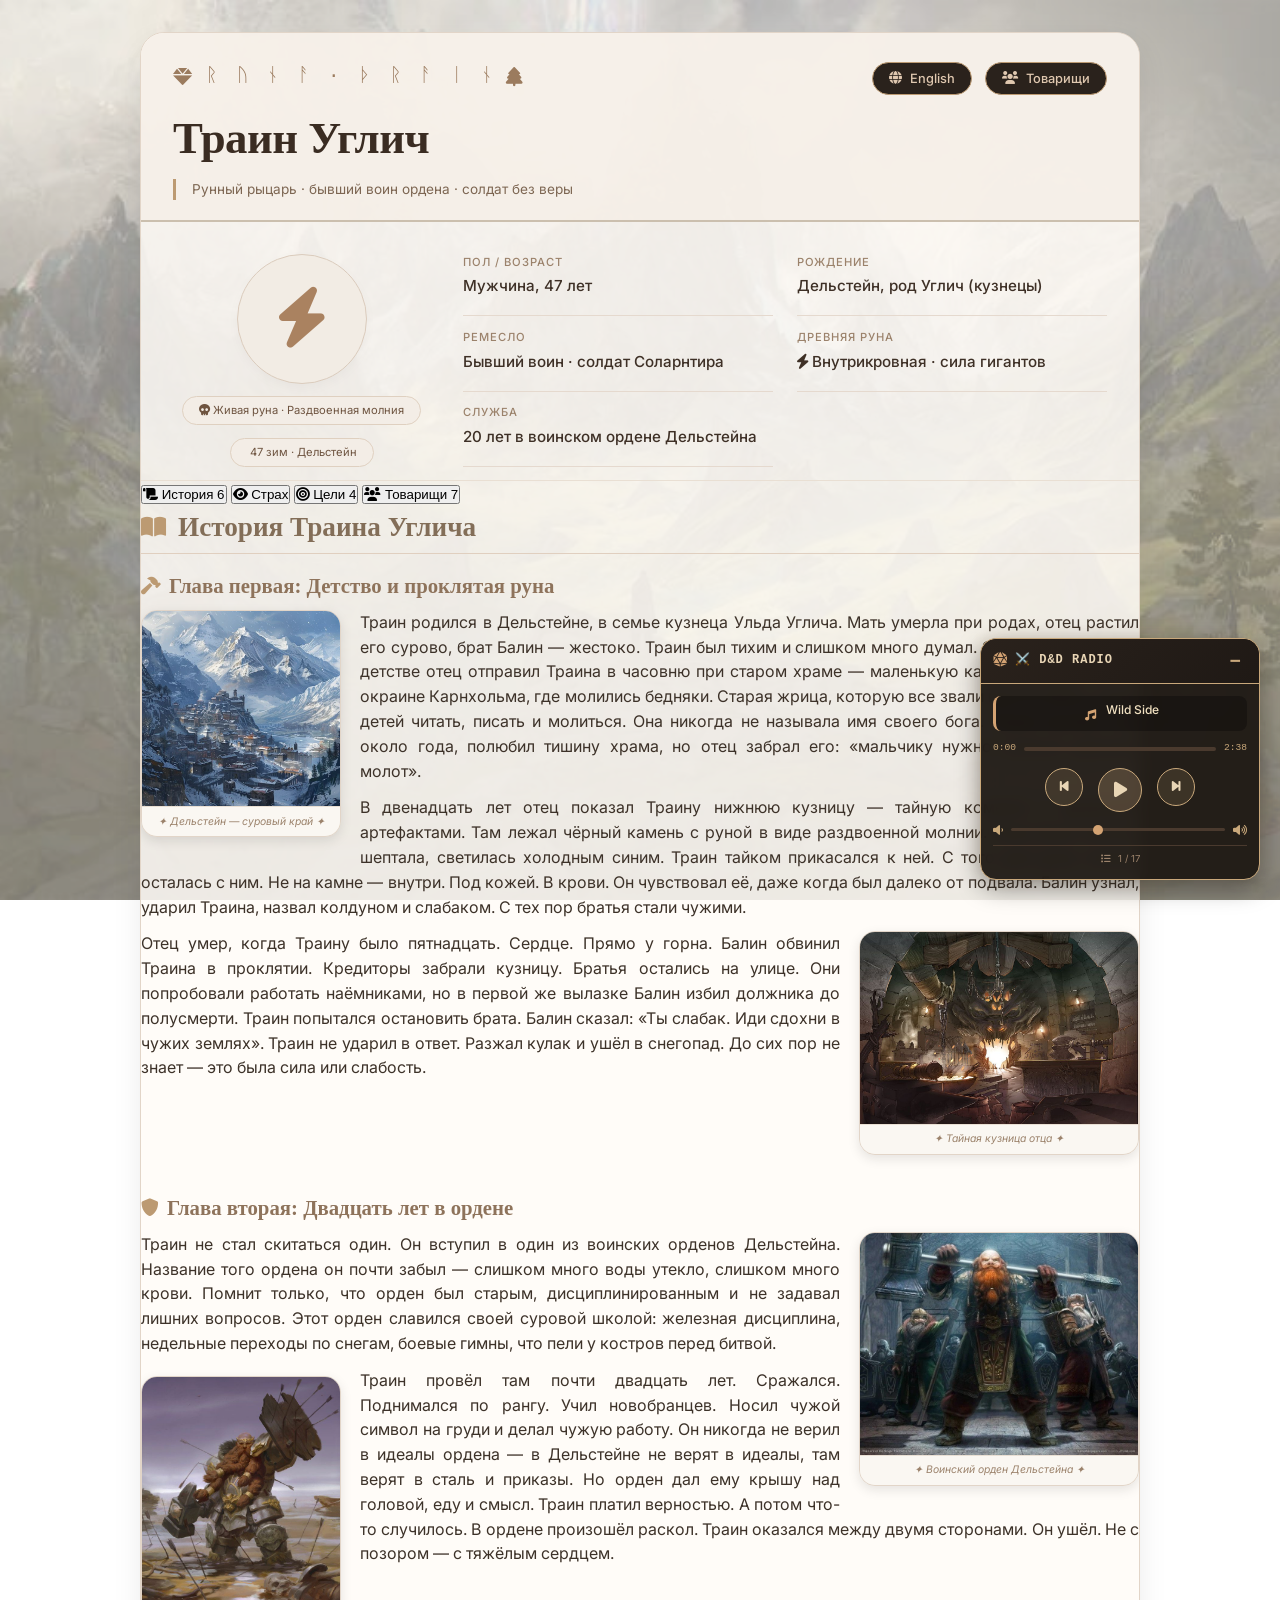
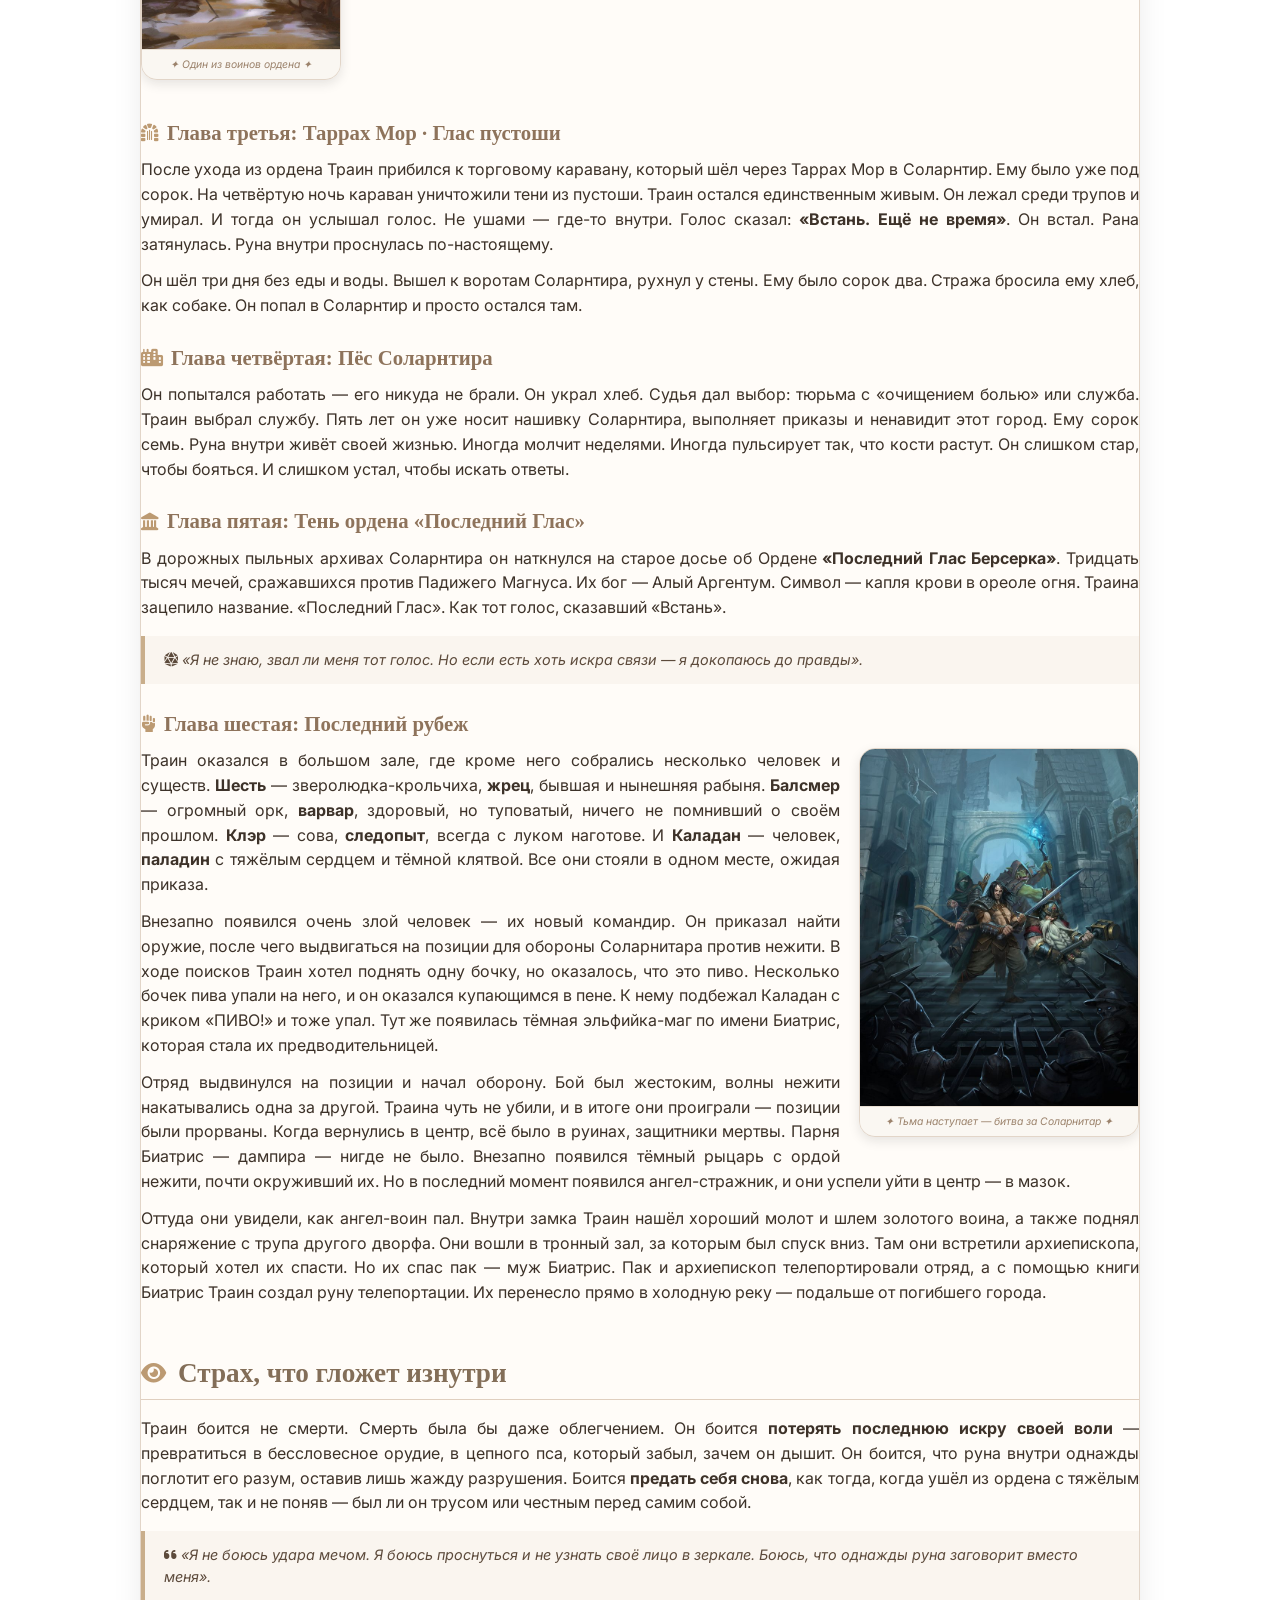
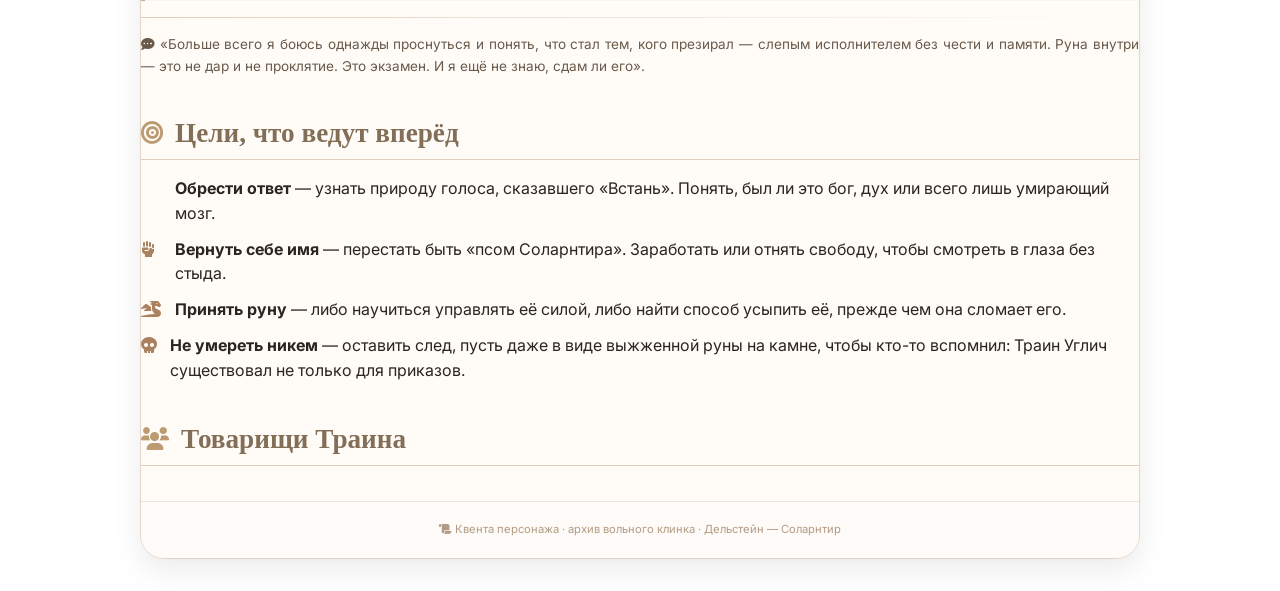
==== commit 90547494: "Update index.html" ====
--- a/index.html
+++ b/index.html
@@ -4,1390 +4,231 @@
     <meta charset="UTF-8">
     <meta name="viewport" content="width=device-width, initial-scale=1.0, viewport-fit=cover">
     <title>Траин Углич · Квента персонажа</title>
+    
+    <!-- Google Fonts -->
     <link href="https://fonts.googleapis.com/css2?family=Inter:opsz,wght@14..32,300;400;500;600&family=Cormorant+Garamond:ital,wght@0,400;0,500;0,600;1,400;1,500&display=swap" rel="stylesheet">
+    
+    <!-- Font Awesome -->
     <link rel="stylesheet" href="https://cdnjs.cloudflare.com/ajax/libs/font-awesome/6.0.0-beta3/css/all.min.css">
-    <style>
-        :root {
-            --bg: #e8e0d5;
-            --bg-card: #fffcf7;
-            --bg-header: #f5efe8;
-            --text: #2c241e;
-            --text-muted: #7d6652;
-            --border: #cbbfae;
-            --accent: #bc9a72;
-            --accent-hover: #a8845c;
-            --overlay: rgba(232, 224, 213, 0.75);
-            --shadow: rgba(0,0,0,0.08);
-            --rune: #aa8260;
-            --rune-glow: #d47f58;
-        }
-
-        /* ТЕМЫ */
-        [data-theme="1"] { --bg: #e8e0d5; --bg-card: #fffcf7; --bg-header: #f5efe8; --text: #2c241e; --text-muted: #7d6652; --border: #cbbfae; --accent: #bc9a72; --accent-hover: #a8845c; --overlay: rgba(232,224,213,0.75); --shadow: rgba(0,0,0,0.08); --rune: #aa8260; --rune-glow: #d47f58; }
-        [data-theme="2"] { --bg: #1a1a2e; --bg-card: #16213e; --bg-header: #0f3460; --text: #e8e0d5; --text-muted: #a8a0b0; --border: #4a6a8a; --accent: #7a9ac0; --accent-hover: #5a7aa0; --overlay: rgba(26,26,46,0.8); --shadow: rgba(0,0,0,0.3); --rune: #8ab0d0; --rune-glow: #6a9ac0; }
-        [data-theme="3"] { --bg: #1a0f0a; --bg-card: #2a1a10; --bg-header: #3a2215; --text: #e8d5c0; --text-muted: #b09a80; --border: #7a5a3a; --accent: #c9a87b; --accent-hover: #a8885b; --overlay: rgba(26,15,10,0.8); --shadow: rgba(0,0,0,0.3); --rune: #d4a373; --rune-glow: #e8c49a; }
-        [data-theme="4"] { --bg: #0d1a0d; --bg-card: #1a2a1a; --bg-header: #2a3a25; --text: #d5e0c5; --text-muted: #8aa07a; --border: #4a6a3a; --accent: #7aaa5a; --accent-hover: #5a8a3a; --overlay: rgba(13,26,13,0.8); --shadow: rgba(0,0,0,0.3); --rune: #8ac06a; --rune-glow: #6aaa4a; }
-        [data-theme="5"] { --bg: #1a0a1a; --bg-card: #2a152a; --bg-header: #3a1a35; --text: #e0c5d5; --text-muted: #a08090; --border: #7a4a6a; --accent: #c07aaa; --accent-hover: #a05a8a; --overlay: rgba(26,10,26,0.8); --shadow: rgba(0,0,0,0.3); --rune: #d08ab0; --rune-glow: #c06a9a; }
-        [data-theme="6"] { --bg: #0a0a0a; --bg-card: #1a1a1a; --bg-header: #2a2a2a; --text: #d0d0d0; --text-muted: #909090; --border: #5a5a5a; --accent: #8a8a8a; --accent-hover: #6a6a6a; --overlay: rgba(10,10,10,0.85); --shadow: rgba(0,0,0,0.5); --rune: #a0a0a0; --rune-glow: #c0c0c0; }
-
-        * { margin: 0; padding: 0; box-sizing: border-box; }
-        
-        .parallax-bg {
-            position: fixed;
-            top: 0;
-            left: 0;
-            width: 100%;
-            height: 100%;
-            background-size: cover;
-            background-position: center;
-            background-repeat: no-repeat;
-            background-attachment: fixed;
-            z-index: -2;
-            transition: opacity 0.5s ease-in-out;
-        }
-        .parallax-bg-1 {
-            background-image: url('fd4d90627bd18313378cedc492b0d682.jpg');
-            opacity: 1;
-            filter: contrast(1.05) brightness(1.02);
-        }
-        .parallax-bg-2 {
-            background-image: url('background2.jpg');
-            opacity: 0;
-            filter: contrast(1.05) brightness(1.02);
-        }
-        
-        body {
-            background: var(--bg);
-            font-family: 'Inter', sans-serif;
-            color: var(--text);
-            line-height: 1.55;
-            padding: 2rem 1.5rem;
-            position: relative;
-            transition: background 0.3s ease, color 0.3s ease;
-        }
-        body::before {
-            content: '';
-            position: fixed;
-            top: 0;
-            left: 0;
-            width: 100%;
-            height: 100%;
-            background: var(--overlay);
-            z-index: -1;
-            transition: background 0.3s ease;
-        }
-        
-        .container { max-width: 1000px; margin: 0 auto; }
-        
-        .dossier {
-            background: var(--bg-card);
-            border-radius: 24px;
-            box-shadow: 0 12px 30px var(--shadow), 0 2px 4px var(--shadow);
-            overflow: hidden;
-            border: 1px solid var(--border);
-            backdrop-filter: blur(0px);
-            transition: background 0.3s ease, border 0.3s ease, box-shadow 0.3s ease;
-        }
-        
-        .header {
-            background: var(--bg-header);
-            padding: 1.8rem 2rem 1.2rem 2rem;
-            border-bottom: 2px solid var(--border);
-            position: relative;
-            transition: background 0.3s ease, border 0.3s ease;
-        }
-        
-        .rune-line {
-            display: flex;
-            align-items: center;
-            gap: 10px;
-            font-size: 1.2rem;
-            color: var(--text-muted);
-            letter-spacing: 4px;
-            font-family: monospace;
-            margin-bottom: 0.75rem;
-        }
-        
-        h1 {
-            font-family: 'Cormorant Garamont', serif;
-            font-size: 2.8rem;
-            font-weight: 600;
-            color: var(--text);
-            letter-spacing: -0.5px;
-            transition: color 0.3s ease;
-        }
-        
-        .sub {
-            color: var(--text-muted);
-            font-size: 0.85rem;
-            border-left: 3px solid var(--accent);
-            padding-left: 1rem;
-            margin-top: 0.4rem;
-            transition: color 0.3s ease, border 0.3s ease;
-        }
-        
-        .header-buttons {
-            position: absolute;
-            top: 1.8rem;
-            right: 2rem;
-            display: flex;
-            gap: 0.8rem;
-            flex-wrap: wrap;
-            justify-content: flex-end;
-        }
-        
-        .lang-btn, .comrades-btn, .theme-btn {
-            background: rgba(42, 34, 28, 0.8);
-            border: 1px solid var(--accent);
-            color: #e0c8b0;
-            padding: 0.5rem 1rem;
-            border-radius: 40px;
-            font-size: 0.8rem;
-            font-weight: 500;
-            cursor: pointer;
-            transition: all 0.2s;
-            display: flex;
-            align-items: center;
-            gap: 8px;
-            font-family: 'Inter', sans-serif;
-            z-index: 10;
-        }
-        
-        .lang-btn:hover, .comrades-btn:hover, .theme-btn:hover {
-            background: var(--accent);
-            color: #1f1915;
-            transform: scale(1.02);
-        }
-        
-        /* ========== МОДАЛЬНОЕ ОКНО ТЕМ ========== */
-        .theme-modal {
-            display: none;
-            position: fixed;
-            top: 0;
-            left: 0;
-            width: 100%;
-            height: 100%;
-            background: rgba(0, 0, 0, 0.7);
-            backdrop-filter: blur(4px);
-            z-index: 3000;
-            justify-content: center;
-            align-items: center;
-        }
-        .theme-modal.active { display: flex; }
-        
-        .theme-modal-content {
-            background: var(--bg-card);
-            border-radius: 24px;
-            max-width: 700px;
-            width: 90%;
-            max-height: 80vh;
-            overflow-y: auto;
-            border: 1px solid var(--border);
-            box-shadow: 0 20px 40px rgba(0, 0, 0, 0.3);
-            animation: modalFadeIn 0.3s ease;
-            padding: 1.5rem 2rem 2rem 2rem;
-            transition: background 0.3s ease, border 0.3s ease;
-        }
-        
-        .theme-modal-header {
-            display: flex;
-            justify-content: space-between;
-            align-items: center;
-            margin-bottom: 1.5rem;
-            border-bottom: 1px solid var(--border);
-            padding-bottom: 0.8rem;
-        }
-        .theme-modal-header h3 {
-            font-family: 'Cormorant Garamont', serif;
-            font-size: 1.5rem;
-            color: var(--text);
-        }
-        .theme-modal-close {
-            background: none;
-            border: none;
-            font-size: 1.8rem;
-            cursor: pointer;
-            color: var(--text-muted);
-            transition: 0.2s;
-        }
-        .theme-modal-close:hover { color: var(--accent); }
-        
-        .theme-grid {
-            display: grid;
-            grid-template-columns: repeat(auto-fill, minmax(180px, 1fr));
-            gap: 1rem;
-        }
-        
-        .theme-card {
-            border-radius: 16px;
-            padding: 1rem;
-            border: 2px solid var(--border);
-            cursor: pointer;
-            transition: all 0.3s ease;
-            background: var(--bg-card);
-            box-shadow: 0 2px 8px rgba(0,0,0,0.05);
-        }
-        .theme-card:hover {
-            transform: translateY(-2px);
-            box-shadow: 0 6px 16px rgba(0,0,0,0.1);
-        }
-        .theme-card.active-theme {
-            border-color: var(--accent);
-            box-shadow: 0 0 0 2px var(--accent), 0 4px 12px rgba(0,0,0,0.1);
-        }
-        
-        .theme-preview {
-            width: 100%;
-            height: 80px;
-            border-radius: 10px;
-            display: flex;
-            align-items: center;
-            justify-content: center;
-            font-size: 0.7rem;
-            font-weight: 500;
-            letter-spacing: 0.5px;
-            margin-bottom: 0.6rem;
-            border: 1px solid rgba(255,255,255,0.1);
-        }
-        .theme-name {
-            font-size: 0.75rem;
-            font-weight: 600;
-            text-align: center;
-            color: var(--text);
-        }
-        
-        .theme-card .theme-preview {
-            background: var(--bg);
-            color: var(--text);
-            border-color: var(--border);
-        }
-        .theme-card .theme-preview span {
-            background: var(--accent);
-            padding: 4px 12px;
-            border-radius: 20px;
-            font-size: 0.6rem;
-            color: #fff;
-        }
-        
-        /* ========== ОСТАЛЬНЫЕ СТИЛИ ========== */
-        .modal {
-            display: none;
-            position: fixed;
-            top: 0;
-            left: 0;
-            width: 100%;
-            height: 100%;
-            background: rgba(0, 0, 0, 0.6);
-            backdrop-filter: blur(4px);
-            z-index: 2000;
-            justify-content: center;
-            align-items: center;
-        }
-        .modal.active { display: flex; }
-        .modal-content {
-            background: var(--bg-card);
-            border-radius: 24px;
-            max-width: 500px;
-            width: 90%;
-            max-height: 80vh;
-            overflow-y: auto;
-            border: 1px solid var(--border);
-            box-shadow: 0 20px 40px rgba(0, 0, 0, 0.2);
-            animation: modalFadeIn 0.3s ease;
-            transition: background 0.3s ease, border 0.3s ease;
-        }
-        .modal-header {
-            background: var(--bg-header);
-            padding: 1rem 1.5rem;
-            border-bottom: 2px solid var(--border);
-            display: flex;
-            justify-content: space-between;
-            align-items: center;
-            transition: background 0.3s ease, border 0.3s ease;
-        }
-        .modal-header h3 {
-            font-family: 'Cormorant Garamont', serif;
-            font-size: 1.5rem;
-            color: var(--text);
-        }
-        .modal-close {
-            background: none;
-            border: none;
-            font-size: 1.5rem;
-            cursor: pointer;
-            color: var(--text-muted);
-            transition: 0.2s;
-        }
-        .modal-close:hover { color: var(--accent); }
-        
-        .comrade-list { padding: 1rem 1.5rem; }
-        .comrade-card {
-            display: flex;
-            gap: 1rem;
-            padding: 1rem 0;
-            border-bottom: 1px solid var(--border);
-        }
-        .comrade-card:last-child { border-bottom: none; }
-        .comrade-icon {
-            width: 50px;
-            height: 50px;
-            background: var(--bg);
-            border-radius: 50%;
-            display: flex;
-            align-items: center;
-            justify-content: center;
-            border: 1px solid var(--border);
-            flex-shrink: 0;
-        }
-        .comrade-icon i { font-size: 1.5rem; color: var(--rune); }
-        .comrade-info { flex: 1; }
-        .comrade-name { font-weight: 700; font-size: 1.1rem; color: var(--text); }
-        .comrade-class {
-            font-size: 0.7rem;
-            color: var(--text-muted);
-            text-transform: uppercase;
-            letter-spacing: 1px;
-            margin-bottom: 0.3rem;
-        }
-        .comrade-thought {
-            font-size: 0.85rem;
-            color: var(--text);
-            font-style: italic;
-        }
-        .comrade-thought i { color: var(--accent); margin-right: 4px; }
-        
-        .image-gallery {
-            cursor: pointer;
-            transition: all 0.3s ease;
-        }
-        .image-gallery:hover {
-            filter: brightness(1.05) contrast(1.05);
-            box-shadow: 0 0 15px var(--accent), 0 0 30px var(--accent);
-            transform: scale(1.01);
-        }
-        
-        .fullscreen-modal {
-            display: none;
-            position: fixed;
-            top: 0;
-            left: 0;
-            width: 100%;
-            height: 100%;
-            background: rgba(0, 0, 0, 0.95);
-            z-index: 3000;
-            justify-content: center;
-            align-items: center;
-            cursor: pointer;
-        }
-        .fullscreen-modal.active { display: flex; }
-        .fullscreen-modal img {
-            max-width: 90vw;
-            max-height: 90vh;
-            object-fit: contain;
-            border-radius: 12px;
-            box-shadow: 0 0 40px rgba(0,0,0,0.5);
-        }
-        .fullscreen-close {
-            position: absolute;
-            top: 20px;
-            right: 30px;
-            font-size: 40px;
-            color: white;
-            cursor: pointer;
-            background: none;
-            border: none;
-            z-index: 3001;
-            font-weight: bold;
-            transition: 0.2s;
-        }
-        .fullscreen-close:hover { color: var(--accent); transform: scale(1.1); }
-        
-        .info-panel {
-            display: flex;
-            flex-wrap: wrap;
-            gap: 2rem;
-            padding: 2rem 2rem 0.8rem 2rem;
-            border-bottom: 1px solid var(--border);
-            transition: border 0.3s ease;
-        }
-        .avatar {
-            flex: 1;
-            min-width: 180px;
-            display: flex;
-            flex-direction: column;
-            align-items: center;
-            gap: 0.8rem;
-        }
-        .rune-symbol {
-            width: 130px;
-            height: 130px;
-            background: var(--bg);
-            border-radius: 50%;
-            display: flex;
-            align-items: center;
-            justify-content: center;
-            border: 1px solid var(--border);
-            box-shadow: 0 4px 12px var(--shadow);
-            transition: background 0.3s ease, border 0.3s ease;
-        }
-        .rune-symbol i { font-size: 3.8rem; color: var(--rune); transition: text-shadow 0.2s; }
-        .badge {
-            background: var(--bg);
-            padding: 0.3rem 1rem;
-            border-radius: 40px;
-            font-size: 0.7rem;
-            color: var(--text-muted);
-            border: 1px solid var(--border);
-            transition: background 0.3s ease, color 0.3s ease, border 0.3s ease;
-        }
-        .traits {
-            flex: 2.5;
-            display: grid;
-            grid-template-columns: repeat(auto-fill, minmax(200px, 1fr));
-            gap: 0.8rem 1.5rem;
-        }
-        .trait-item {
-            border-bottom: 1px solid var(--border);
-            padding-bottom: 0.4rem;
-            transition: border 0.3s ease;
-        }
-        .trait-label {
-            font-size: 0.7rem;
-            text-transform: uppercase;
-            letter-spacing: 1px;
-            color: var(--text-muted);
-            font-weight: 500;
-        }
-        .trait-value {
-            font-size: 0.95rem;
-            font-weight: 500;
-            color: var(--text);
-            margin-top: 0.2rem;
-        }
-        .content { padding: 1.2rem 2rem 2rem 2rem; }
-        .section { margin-bottom: 2.2rem; }
-        .section-title {
-            font-family: 'Cormorant Garamont', serif;
-            font-size: 1.7rem;
-            font-weight: 600;
-            color: var(--text-muted);
-            display: flex;
-            align-items: center;
-            gap: 12px;
-            border-bottom: 1px solid var(--border);
-            padding-bottom: 0.3rem;
-            margin-bottom: 1rem;
-            transition: color 0.3s ease, border 0.3s ease;
-        }
-        .section-title i { font-size: 1.4rem; color: var(--accent); }
-        .section-text {
-            color: var(--text);
-            text-align: justify;
-            margin-bottom: 0.75rem;
-            transition: color 0.3s ease;
-        }
-        .quote-mini {
-            background: var(--bg);
-            padding: 0.8rem 1.2rem;
-            border-left: 4px solid var(--accent);
-            font-style: italic;
-            margin: 1rem 0;
-            font-size: 0.9rem;
-            color: var(--text);
-            transition: background 0.3s ease, border 0.3s ease, color 0.3s ease;
-        }
-        .pillar-list {
-            list-style: none;
-            margin-top: 0.5rem;
-        }
-        .pillar-list li {
-            margin-bottom: 0.7rem;
-            display: flex;
-            align-items: baseline;
-            gap: 10px;
-            color: var(--text);
-        }
-        .pillar-list li i {
-            color: var(--rune);
-            width: 24px;
-            font-size: 1rem;
-            margin-top: 3px;
-        }
-        .history-chapter { margin-bottom: 1.5rem; }
-        .history-title {
-            font-family: 'Cormorant Garamont', serif;
-            font-size: 1.3rem;
-            font-weight: 600;
-            color: var(--text-muted);
-            margin: 1rem 0 0.5rem 0;
-            display: flex;
-            align-items: center;
-            gap: 8px;
-            transition: color 0.3s ease;
-        }
-        .history-title i { font-size: 1.1rem; color: var(--accent); }
-        .chapter-image-left {
-            float: left;
-            width: 200px;
-            margin: 0 1.2rem 0.8rem 0;
-            border-radius: 16px;
-            overflow: hidden;
-            box-shadow: 0 4px 12px var(--shadow);
-            background: var(--bg);
-            border: 1px solid var(--border);
-            transition: all 0.3s ease;
-        }
-        .chapter-image-right {
-            float: right;
-            width: 280px;
-            margin: 0 0 0.8rem 1.2rem;
-            border-radius: 16px;
-            overflow: hidden;
-            box-shadow: 0 4px 12px var(--shadow);
-            background: var(--bg);
-            border: 1px solid var(--border);
-            transition: all 0.3s ease;
-        }
-        .chapter-image-left-lower {
-            float: left;
-            width: 200px;
-            margin: 0.5rem 1.2rem 0.8rem 0;
-            border-radius: 16px;
-            overflow: hidden;
-            box-shadow: 0 4px 12px var(--shadow);
-            background: var(--bg);
-            border: 1px solid var(--border);
-            transition: all 0.3s ease;
-        }
-        .chapter-image-left img, .chapter-image-right img, .chapter-image-left-lower img {
-            width: 100%;
-            height: auto;
-            display: block;
-            cursor: pointer;
-        }
-        .image-caption {
-            font-size: 0.65rem;
-            color: var(--text-muted);
-            text-align: center;
-            padding: 0.4rem;
-            background: var(--bg);
-            border-top: 1px solid var(--border);
-            font-style: italic;
-            cursor: pointer;
-            transition: color 0.3s ease, background 0.3s ease, border 0.3s ease;
-        }
-        .clear-float { clear: both; }
-        hr {
-            border: none;
-            height: 1px;
-            background: linear-gradient(to right, var(--border), transparent);
-            margin: 1rem 0;
-        }
-        .footer-note {
-            text-align: center;
-            font-size: 0.7rem;
-            color: var(--text-muted);
-            border-top: 1px solid var(--border);
-            padding: 1.2rem;
-            background: var(--bg);
-            transition: color 0.3s ease, border 0.3s ease, background 0.3s ease;
-        }
-        
-        .fade-item {
-            opacity: 0;
-            transform: translateY(12px);
-            animation: fadeInUp 0.6s ease forwards;
-        }
-        .fade-item:nth-child(1) { animation-delay: 0.05s; }
-        .fade-item:nth-child(2) { animation-delay: 0.10s; }
-        .fade-item:nth-child(3) { animation-delay: 0.15s; }
-        .fade-item:nth-child(4) { animation-delay: 0.20s; }
-        .fade-item:nth-child(5) { animation-delay: 0.25s; }
-        @keyframes fadeInUp {
-            0% { opacity: 0; transform: translateY(12px); }
-            100% { opacity: 1; transform: translateY(0); }
-        }
-        .section-title, .history-title {
-            opacity: 0;
-            transform: translateY(10px);
-            animation: fadeInUp 0.5s ease forwards;
-        }
-        .section-title { animation-delay: 0s; }
-        .history-title { animation-delay: 0.02s; }
-        
-        @keyframes modalFadeIn {
-            from { opacity: 0; transform: translateY(-20px); }
-            to { opacity: 1; transform: translateY(0); }
-        }
-        
-        /* D&D РАДИО */
-        .dnd-radio {
-            position: fixed;
-            bottom: 20px;
-            right: 20px;
-            width: 280px;
-            background: rgba(30, 25, 20, 0.95);
-            backdrop-filter: blur(8px);
-            border-radius: 16px;
-            border: 1px solid var(--accent);
-            box-shadow: 0 8px 25px rgba(0, 0, 0, 0.4), 0 0 15px var(--accent);
-            font-family: 'Inter', sans-serif;
-            z-index: 1000;
-            transition: all 0.3s ease;
-        }
-        .dnd-radio.collapsed .radio-body { display: none; }
-        .dnd-radio.collapsed { width: auto; min-width: 160px; }
-        .radio-header {
-            display: flex;
-            align-items: center;
-            gap: 8px;
-            padding: 10px 12px;
-            background: linear-gradient(135deg, #2a221c, #1f1915);
-            border-radius: 16px 16px 0 0;
-            cursor: pointer;
-            color: #e8d5b5;
-            border-bottom: 1px solid var(--accent);
-        }
-        .radio-header i:first-child { color: var(--accent); font-size: 0.9rem; }
-        .radio-title {
-            flex: 1;
-            font-size: 0.75rem;
-            font-weight: 600;
-            letter-spacing: 1px;
-            text-transform: uppercase;
-            font-family: monospace;
-        }
-        .radio-toggle {
-            background: none;
-            border: none;
-            color: var(--accent);
-            cursor: pointer;
-            font-size: 1.2rem;
-            font-weight: bold;
-            width: 24px;
-            height: 24px;
-            display: flex;
-            align-items: center;
-            justify-content: center;
-            border-radius: 4px;
-            transition: all 0.2s;
-        }
-        .radio-toggle:hover { background: rgba(201, 168, 123, 0.2); color: #f0dbb0; }
-        .radio-body { padding: 12px; }
-        .now-playing {
-            text-align: center;
-            margin-bottom: 10px;
-            padding: 5px;
-            background: rgba(0, 0, 0, 0.3);
-            border-radius: 8px;
-            border-left: 3px solid var(--accent);
-        }
-        .now-playing i { color: var(--accent); margin-right: 6px; font-size: 0.7rem; }
-        .now-playing span {
-            font-size: 0.75rem;
-            color: #f0e0c0;
-            font-weight: 500;
-            white-space: nowrap;
-            overflow: hidden;
-            text-overflow: ellipsis;
-            display: inline-block;
-            max-width: 180px;
-        }
-        .track-progress {
-            display: flex;
-            align-items: center;
-            gap: 8px;
-            margin-bottom: 12px;
-        }
-        .track-progress span { font-size: 0.6rem; color: var(--accent); font-family: monospace; }
-        .progress-bar {
-            flex: 1;
-            height: 4px;
-            background: #4a3a2e;
-            border-radius: 4px;
-            cursor: pointer;
-            overflow: hidden;
-        }
-        .progress-fill {
-            width: 0%;
-            height: 100%;
-            background: linear-gradient(90deg, var(--accent), #e8c49a);
-            border-radius: 4px;
-            transition: width 0.1s linear;
-        }
-        .radio-controls {
-            display: flex;
-            justify-content: center;
-            gap: 15px;
-            margin-bottom: 12px;
-        }
-        .ctrl-btn {
-            background: rgba(201, 168, 123, 0.15);
-            border: 1px solid var(--accent);
-            border-radius: 50%;
-            width: 38px;
-            height: 38px;
-            display: flex;
-            align-items: center;
-            justify-content: center;
-            cursor: pointer;
-            transition: all 0.2s;
-            color: #e8d5b5;
-        }
-        .ctrl-btn:hover { background: var(--accent); color: #1f1915; transform: scale(1.05); box-shadow: 0 0 8px var(--accent); }
-        .play-btn { width: 44px; height: 44px; background: rgba(201, 168, 123, 0.25); }
-        .play-btn i { font-size: 1.1rem; }
-        .volume-control {
-            display: flex;
-            align-items: center;
-            gap: 8px;
-            margin-bottom: 10px;
-        }
-        .volume-control i { font-size: 0.7rem; color: var(--accent); }
-        .volume-control input {
-            flex: 1;
-            height: 3px;
-            -webkit-appearance: none;
-            background: #4a3a2e;
-            border-radius: 4px;
-            outline: none;
-        }
-        .volume-control input::-webkit-slider-thumb {
-            -webkit-appearance: none;
-            width: 10px;
-            height: 10px;
-            background: var(--accent);
-            border-radius: 50%;
-            cursor: pointer;
-        }
-        .playlist-note {
-            text-align: center;
-            font-size: 0.6rem;
-            color: var(--text-muted);
-            border-top: 1px solid #4a3a2e;
-            padding-top: 6px;
-            margin-top: 4px;
-        }
-        .playlist-note i { margin-right: 4px; }
-        
-        @media (max-width: 600px) {
-            .chapter-image-left, .chapter-image-right, .chapter-image-left-lower {
-                float: none;
-                width: 100%;
-                max-width: 280px;
-                margin: 0 auto 1rem auto;
-            }
-            .header-buttons {
-                position: static;
-                margin-top: 1rem;
-                justify-content: center;
-            }
-            .header { display: flex; flex-direction: column; gap: 0.5rem; }
-            .theme-grid { grid-template-columns: repeat(auto-fill, minmax(140px, 1fr)); }
-        }
-        @media (max-width: 700px) {
-            body { padding: 1rem; }
-            h1 { font-size: 2rem; }
-            .info-panel, .content { padding-left: 1.2rem; padding-right: 1.2rem; }
-            .section-title { font-size: 1.4rem; }
-            .history-title { font-size: 1.1rem; }
-        }
-    </style>
+    
+    <!-- ОСНОВНОЙ CSS -->
+    <link rel="stylesheet" href="style.css">
 </head>
 <body>
-<div class="parallax-bg parallax-bg-1"></div>
-<div class="parallax-bg parallax-bg-2"></div>
-
-<div class="container">
-    <div class="dossier">
-        <div class="header">
-            <div class="rune-line">
-                <i class="fas fa-rune"></i> <span>ᚱ ᚢ ᚾ ᚨ · ᚦ ᚱ ᚨ ᛁ ᚾ</span> <i class="fas fa-tree"></i>
-            </div>
-            <h1 id="mainTitle">Траин Углич</h1>
-            <div class="sub" id="mainSub">Рунный рыцарь · бывший воин ордена · солдат без веры</div>
-            <div class="header-buttons">
-                <button class="theme-btn" id="themeBtn"><i class="fas fa-palette"></i> Тема</button>
-                <button class="lang-btn" id="langBtn"><i class="fas fa-globe"></i> English</button>
-                <button class="comrades-btn" id="comradesBtn"><i class="fas fa-users"></i> <span id="comradesBtnText">Товарищи</span></button>
-            </div>
-        </div>
-
-        <div class="info-panel">
-            <div class="avatar">
-                <div class="rune-symbol"><i class="fas fa-gem"></i></div>
-                <div class="badge"><i class="fas fa-skull"></i> <span id="badge1">Живая руна · Раздвоенная молния</span></div>
-                <div class="badge"><i class="fas fa-dice-d10"></i> <span id="badge2">47 зим · Дельстейн</span></div>
-            </div>
-            <div class="traits">
-                <div class="trait-item fade-item"><div class="trait-label" id="label1">Пол / Возраст</div><div class="trait-value" id="val1">Мужчина, 47 лет</div></div>
-                <div class="trait-item fade-item"><div class="trait-label" id="label2">Рождение</div><div class="trait-value" id="val2">Дельстейн, род Углич (кузнецы)</div></div>
-                <div class="trait-item fade-item"><div class="trait-label" id="label3">Ремесло</div><div class="trait-value" id="val3">Бывший воин · солдат Соларнтира</div></div>
-                <div class="trait-item fade-item"><div class="trait-label" id="label4">Древняя руна</div><div class="trait-value" id="val4"><i class="fas fa-bolt"></i> Внутрикровная · сила гигантов</div></div>
-                <div class="trait-item fade-item"><div class="trait-label" id="label5">Служба</div><div class="trait-value" id="val5">20 лет в воинском ордене Дельстейна</div></div>
-            </div>
-        </div>
-
-        <div class="content">
-            <div class="section">
-                <div class="section-title"><i class="fas fa-book-open"></i><span id="historyTitle">История Траина Углича</span></div>
-                
-                <div class="history-chapter" data-chapter="1">
-                    <div class="history-title"><i class="fas fa-hammer"></i><span id="ch1Title">Глава первая: Детство и проклятая руна</span></div>
-                    <div class="chapter-image-left fade-item image-gallery">
-                        <img src="AClOY7r3HLLx_aoETd1Z7nleTOPT_wbhRVK-f7hi3cOkZUb_fxb-kl7Se-wHX6UwdUBr1cvuwSL2vG8V_K9wSRpPMA1wGXWC8WkAH_Q0i54FkmPQcWT-1Sxf_OmzDnpWDeW92YFc8qBb6BGzbSTSI8614wDTMF4VU28edefsmH2o51cs1MFOrdHi7hwE7xsYqIh8.png" alt="Дельстейн">
-                        <div class="image-caption" id="caption1">✦ Дельстейн — суровый край, где родился Траин ✦</div>
-                    </div>
-                    <div class="section-text fade-item" id="ch1Text1">Траин родился в Дельстейне, в семье кузнеца Ульда Углича. Мать умерла при родах, отец растил его сурово, брат Балин — жестоко. Траин был тихим и слишком много думал. Это бесило брата. В детстве отец отправил Траина в часовню при старом храме — маленькую каменную церковь на окраине Карнхольма, где молились бедняки. Старая жрица, которую все звали просто Мать, учила детей читать, писать и молиться. Она никогда не называла имя своего бога. Траин пробыл там около года, полюбил тишину храма, но отец забрал его: «мальчику нужно учиться держать молот».</div>
-                    <div class="section-text fade-item" id="ch1Text2">В двенадцать лет отец показал Траину нижнюю кузницу — тайную комнату с древними артефактами. Там лежал чёрный камень с руной в виде раздвоенной молнии. Руна была тёплой, шептала, светилась холодным синим. Траин тайком прикасался к ней. С того дня руна словно осталась с ним. Не на камне — внутри. Под кожей. В крови. Он чувствовал её, даже когда был далеко от подвала. Балин узнал, ударил Траина, назвал колдуном и слабаком. С тех пор братья стали чужими.</div>
-                    <div class="chapter-image-right fade-item image-gallery">
-                        <img src="34544f6aa5c1a8bedbe2ea13ac9a4375.jpg" alt="Тайная кузница">
-                        <div class="image-caption" id="caption2">✦ Тайная кузница отца — чёрный камень с древней руной ✦</div>
-                    </div>
-                    <div class="section-text fade-item" id="ch1Text3">Отец умер, когда Траину было пятнадцать. Сердце. Прямо у горна. Балин обвинил Траина в проклятии. Кредиторы забрали кузницу. Братья остались на улице. Они попробовали работать наёмниками, но в первой же вылазке Балин избил должника до полусмерти. Траин попытался остановить брата. Балин сказал: «Ты слабак. Иди сдохни в чужих землях». Траин не ударил в ответ. Разжал кулак и ушёл в снегопад. До сих пор не знает — это была сила или слабость.</div>
-                    <div class="clear-float"></div>
-                </div>
-                
-                <div class="history-chapter" data-chapter="2">
-                    <div class="history-title"><i class="fas fa-shield-alt"></i><span id="ch2Title">Глава вторая: Двадцать лет в ордене</span></div>
-                    <div class="chapter-image-right fade-item image-gallery">
-                        <img src="00aa4ab0912341fcb9f31386c7531fe1.jpg" alt="Воинский орден">
-                        <div class="image-caption" id="caption3">✦ Воинский орден Дельстейна — старый, дисциплинированный ✦</div>
-                    </div>
-                    <div class="section-text fade-item" id="ch2Text1">Траин не стал скитаться один. Он вступил в один из воинских орденов Дельстейна. Название того ордена он почти забыл — слишком много воды утекло, слишком много крови. Помнит только, что орден был старым, дисциплинированным и не задавал лишних вопросов. Этот орден славился своей суровой школой: железная дисциплина, недельные переходы по снегам, боевые гимны, что пели у костров перед битвой.</div>
-                    <div class="chapter-image-left-lower fade-item image-gallery">
-                        <img src="36309ded6b1198eb6fdcf8b3b38f3c63.jpg" alt="Воин ордена">
-                        <div class="image-caption" id="caption4">✦ Один из воинов ордена — сталь и суровость ✦</div>
-                    </div>
-                    <div class="section-text fade-item" id="ch2Text2">Траин провёл там почти двадцать лет. Сражался. Поднимался по рангу. Учил новобранцев. Носил чужой символ на груди и делал чужую работу. Он никогда не верил в идеалы ордена — в Дельстейне не верят в идеалы, там верят в сталь и приказы. Но орден дал ему крышу над головой, еду и смысл. Траин платил верностью. А потом что-то случилось. В ордене произошёл раскол. Траин оказался между двумя сторонами. Он ушёл. Не с позором — с тяжёлым сердцем.</div>
-                    <div class="clear-float"></div>
-                </div>
-                
-                <div class="history-chapter" data-chapter="3">
-                    <div class="history-title"><i class="fas fa-dungeon"></i><span id="ch3Title">Глава третья: Таррах Мор · Глас пустоши</span></div>
-                    <div class="section-text fade-item" id="ch3Text1">После ухода из ордена Траин прибился к торговому каравану, который шёл через Таррах Мор в Соларнтир. Ему было уже под сорок. На четвёртую ночь караван уничтожили тени из пустоши. Траин остался единственным живым. Он лежал среди трупов и умирал. И тогда он услышал голос. Не ушами — где-то внутри. Голос сказал: <strong>«Встань. Ещё не время»</strong>. Он встал. Рана затянулась. Руна внутри проснулась по-настоящему.</div>
-                    <div class="section-text fade-item" id="ch3Text2">Он шёл три дня без еды и воды. Вышел к воротам Соларнтира, рухнул у стены. Ему было сорок два. Стража бросила ему хлеб, как собаке. Он попал в Соларнтир и просто остался там.</div>
-                </div>
-                
-                <div class="history-chapter" data-chapter="4">
-                    <div class="history-title"><i class="fas fa-city"></i><span id="ch4Title">Глава четвёртая: Пёс Соларнтира</span></div>
-                    <div class="section-text fade-item" id="ch4Text1">Он попытался работать — его никуда не брали. Он украл хлеб. Судья дал выбор: тюрьма с «очищением болью» или служба. Траин выбрал службу. Пять лет он уже носит нашивку Соларнтира, выполняет приказы и ненавидит этот город. Ему сорок семь. Руна внутри живёт своей жизнью. Иногда молчит неделями. Иногда пульсирует так, что кости растут. Он слишком стар, чтобы бояться. И слишком устал, чтобы искать ответы.</div>
-                </div>
-                
-                <div class="history-chapter" data-chapter="5">
-                    <div class="history-title"><i class="fas fa-landmark"></i><span id="ch5Title">Глава пятая: Тень ордена «Последний Глас»</span></div>
-                    <div class="section-text fade-item" id="ch5Text1">В дорожных пыльных архивах Соларнтира он наткнулся на старое досье об Ордене <strong>«Последний Глас Берсерка»</strong>. Тридцать тысяч мечей, сражавшихся против Падижего Магнуса. Их бог — Алый Аргентум. Символ — капля крови в ореоле огня. Траина зацепило название. «Последний Глас». Как тот голос, сказавший «Встань».</div>
-                    <div class="quote-mini fade-item"><i class="fas fa-dice-d20"></i> <span id="quote1">«Я не знаю, звал ли меня тот голос. Но если есть хоть искра связи — я докопаюсь до правды».</span></div>
-                </div>
-
-                <div class="history-chapter" data-chapter="6">
-                    <div class="history-title"><i class="fas fa-fist-raised"></i><span id="ch6Title">Глава шестая: Последний рубеж</span></div>
-                    <div class="chapter-image-right fade-item image-gallery">
-                        <img src="b366b1f8cb17821262bf687e121859ce.jpg" alt="Битва за Соларнитар">
-                        <div class="image-caption" id="caption6">✦ Тьма наступает — битва за Соларнитар ✦</div>
-                    </div>
-                    <div class="section-text fade-item" id="ch6Text1">Траин оказался в большом зале, где кроме него собрались несколько человек и существ. <strong>Шесть</strong> — зверолюдка-крольчиха, <strong>жрец</strong>, бывшая и нынешняя рабыня. <strong>Балсмер</strong> — огромный орк, <strong>варвар</strong>, здоровый, но туповатый, ничего не помнивший о своём прошлом. <strong>Клэр</strong> — сова, <strong>следопыт</strong>, всегда с луком наготове. И <strong>Каладан</strong> — человек, <strong>паладин</strong> с тяжёлым сердцем и тёмной клятвой. Все они стояли в одном месте, ожидая приказа.</div>
-                    <div class="section-text fade-item" id="ch6Text2">Внезапно появился очень злой человек — их новый командир. Он приказал найти оружие, после чего выдвигаться на позиции для обороны Соларнитара против нежити. В ходе поисков Траин хотел поднять одну бочку, но оказалось, что это пиво. Несколько бочек пива упали на него, и он оказался купающимся в пене. К нему подбежал Каладан с криком «ПИВО!» и тоже упал. Тут же появилась тёмная эльфийка-маг по имени Биатрис, которая стала их предводительницей.</div>
-                    <div class="section-text fade-item" id="ch6Text3">Отряд выдвинулся на позиции и начал оборону. Бой был жестоким, волны нежити накатывались одна за другой. Траина чуть не убили, и в итоге они проиграли — позиции были прорваны. Когда вернулись в центр, всё было в руинах, защитники мертвы. Парня Биатрис — дампира — нигде не было. Внезапно появился тёмный рыцарь с ордой нежити, почти окруживший их. Но в последний момент появился ангел-стражник, и они успели уйти в центр — в мазок.</div>
-                    <div class="section-text fade-item" id="ch6Text4">Оттуда они увидели, как ангел-воин пал. Внутри замка Траин нашёл хороший молот и шлем золотого воина, а также поднял снаряжение с трупа другого дворфа. Они вошли в тронный зал, за которым был спуск вниз. Там они встретили архиепископа, который хотел их спасти. Но их спас пак — муж Биатрис. Пак и архиепископ телепортировали отряд, а с помощью книги Биатрис Траин создал руну телепортации. Их перенесло прямо в холодную реку — подальше от погибшего города.</div>
-                    <div class="clear-float"></div>
-                </div>
-            </div>
-            
-            <div class="section">
-                <div class="section-title"><i class="fas fa-eye"></i><span id="fearTitle">Страх, что гложет изнутри</span></div>
-                <div class="section-text fade-item" id="fearText1">Траин боится не смерти. Смерть была бы даже облегчением. Он боится <strong>потерять последнюю искру своей воли</strong> — превратиться в бессловесное орудие, в цепного пса, который забыл, зачем он дышит. Он боится, что руна внутри однажды поглотит его разум, оставив лишь жажду разрушения. Боится <strong>предать себя снова</strong>, как тогда, когда ушёл из ордена с тяжёлым сердцем, так и не поняв — был ли он трусом или честным перед самим собой.</div>
-                <div class="quote-mini fade-item"><i class="fas fa-quote-left"></i> <span id="fearQuote">«Я не боюсь удара мечом. Я боюсь проснуться и не узнать своё лицо в зеркале. Боюсь, что однажды руна заговорит вместо меня».</span></div>
-            </div>
-            
-            <div class="section">
-                <div class="section-title"><i class="fas fa-bullseye"></i><span id="goalsTitle">Цели, что ведут вперёд</span></div>
-                <ul class="pillar-list">
-                    <li class="fade-item"><i class="fas fa-shield-halbed"></i> <span id="goal1"><strong>Обрести ответ</strong> — узнать природу голоса, сказавшего «Встань». Понять, был ли это бог, дух или всего лишь умирающий мозг.</span></li>
-                    <li class="fade-item"><i class="fas fa-hand-fist"></i> <span id="goal2"><strong>Вернуть себе имя</strong> — перестать быть «псом Соларнтира». Заработать или отнять свободу, чтобы смотреть в глаза без стыда.</span></li>
-                    <li class="fade-item"><i class="fas fa-dragon"></i> <span id="goal3"><strong>Принять руну</strong> — либо научиться управлять её силой, либо найти способ усыпить её, прежде чем она сломает его.</span></li>
-                    <li class="fade-item"><i class="fas fa-skull"></i> <span id="goal4"><strong>Не умереть никем</strong> — оставить след, пусть даже в виде выжженной руны на камне, чтобы кто-то вспомнил: Траин Углич существовал не только для приказов.</span></li>
-                </ul>
-            </div>
-            <hr>
-            <div class="section-text fade-item" style="font-size:0.85rem; color:var(--text-muted);"><i class="fas fa-comment-dots"></i> <span id="finalQuote">«Больше всего я боюсь однажды проснуться и понять, что стал тем, кого презирал — слепым исполнителем без чести и памяти. Руна внутри — это не дар и не проклятие. Это экзамен. И я ещё не знаю, сдам ли его».</span></div>
-        </div>
-        <div class="footer-note"><i class="fas fa-scroll"></i> <span id="footerText">Квента персонажа · архив вольного клинка · Дельстейн — Соларнтир</span></div>
-    </div>
-</div>
-
-<!-- Модалка товарищей -->
-<div id="comradesModal" class="modal">
-    <div class="modal-content">
-        <div class="modal-header">
-            <h3><i class="fas fa-users"></i> <span id="modalTitle">Товарищи</span></h3>
-            <button class="modal-close" id="closeModalBtn">&times;</button>
-        </div>
-        <div class="comrade-list" id="comradeList"></div>
-    </div>
-</div>
-
-<!-- Fullscreen картинок -->
-<div id="fullscreenModal" class="fullscreen-modal">
-    <button class="fullscreen-close" id="fullscreenCloseBtn">&times;</button>
-    <img id="fullscreenImage" src="" alt="Полноэкранный режим">
-</div>
-
-<!-- Модалка ТЕМ -->
-<div id="themeModal" class="theme-modal">
-    <div class="theme-modal-content">
-        <div class="theme-modal-header">
-            <h3><i class="fas fa-palette"></i> Выберите тему</h3>
-            <button class="theme-modal-close" id="themeModalClose">&times;</button>
-        </div>
-        <div class="theme-grid">
-            <div class="theme-card active-theme" data-theme="1">
-                <div class="theme-preview" style="background:#e8e0d5;color:#2c241e;">
-                    <span style="background:#bc9a72;">Светлая</span>
-                </div>
-                <div class="theme-name">Светлая</div>
-            </div>
-            <div class="theme-card" data-theme="2">
-                <div class="theme-preview" style="background:#1a1a2e;color:#e8e0d5;">
-                    <span style="background:#7a9ac0;">Ночная</span>
-                </div>
-                <div class="theme-name">Ночная синяя</div>
-            </div>
-            <div class="theme-card" data-theme="3">
-                <div class="theme-preview" style="background:#1a0f0a;color:#e8d5c0;">
-                    <span style="background:#c9a87b;">Дворфийская</span>
-                </div>
-                <div class="theme-name">Дворфийская</div>
-            </div>
-            <div class="theme-card" data-theme="4">
-                <div class="theme-preview" style="background:#0d1a0d;color:#d5e0c5;">
-                    <span style="background:#7aaa5a;">Лесная</span>
-                </div>
-                <div class="theme-name">Лесная зелёная</div>
-            </div>
-            <div class="theme-card" data-theme="5">
-                <div class="theme-preview" style="background:#1a0a1a;color:#e0c5d5;">
-                    <span style="background:#c07aaa;">Эльфийская</span>
-                </div>
-                <div class="theme-name">Эльфийская</div>
-            </div>
-            <div class="theme-card" data-theme="6">
-                <div class="theme-preview" style="background:#0a0a0a;color:#d0d0d0;">
-                    <span style="background:#8a8a8a;">Тёмная</span>
-                </div>
-                <div class="theme-name">Тёмная</div>
-            </div>
-        </div>
-    </div>
-</div>
-
-<!-- РАДИО -->
-<div class="dnd-radio" id="dndRadio">
-    <div class="radio-header" id="radioHeader">
-        <i class="fas fa-dice-d6"></i>
-        <span class="radio-title">🎲 Таверенное радио</span>
-        <i class="fas fa-music"></i>
-        <button class="radio-toggle" id="radioToggle">−</button>
-    </div>
-    <div class="radio-body" id="radioBody">
-        <div class="now-playing">
-            <i class="fas fa-play-circle"></i>
-            <span id="currentTrackName">Загрузка...</span>
-        </div>
-        <div class="track-progress">
-            <span id="currentTime">0:00</span>
-            <div class="progress-bar" id="progressBar">
-                <div class="progress-fill" id="progressFill"></div>
-            </div>
-            <span id="duration">0:00</span>
-        </div>
-        <div class="radio-controls">
-            <button id="prevTrackBtn" class="ctrl-btn" title="Предыдущий трек"><i class="fas fa-step-backward"></i></button>
-            <button id="playPauseRadioBtn" class="ctrl-btn play-btn" title="Play/Pause"><i class="fas fa-play"></i></button>
-            <button id="nextTrackBtn" class="ctrl-btn" title="Следующий трек"><i class="fas fa-step-forward"></i></button>
-        </div>
-        <div class="volume-control">
-            <i class="fas fa-volume-down"></i>
-            <input type="range" id="radioVolume" min="0" max="1" step="0.01" value="0.4">
-            <i class="fas fa-volume-up"></i>
-        </div>
-        <div class="playlist-note">
-            <i class="fas fa-list-ul"></i> <span id="trackCounter">0 / 0</span>
-        </div>
-    </div>
-</div>
-
-<script>
-    const comradesData = {
-        ru: [
-            { name: "Балсмег Скальный", class: "Варвар (Берсерк) · Полуорк", thought: "«Гроза полей и врагов. Когда Балсмег идёт в атаку — земля дрожит. Я бы не хотел оказаться на его пути. Надёжен, как гранитная скала.»" },
-            { name: "Вейл Кр'ант", class: "Друид (Круг спор) · Тифлинг", thought: "«Тихий и задумчивый. Смотрит на мир иначе — как будто слышит то, чего не слышим мы. В бою неожиданно опасен. Доверяю его чутью.»" },
-            { name: "Шесть", class: "Жрец (Домен жизни) · Зверолюд-заяц", thought: "«Лечит других, а сама — оружие без права выбора. Слишком похоже на меня. Я был псом Соларнтира, она — рабыня с верой. И это страшит — видеть, как достойный воин служит не по своей воле.»" },
-            { name: "Каладан Броувер", class: "Паладин (Клятва Преступник) · Человек", thought: "«Тёмная лошадка. Его клятва — не обычная клятва паладина, в ней чувствуется горечь и утрата. Но держит слово крепко. Я таких уважаю.»" },
-            { name: "Биатрис Пакив (Кладрае)", class: "Колдун (Временной маг) · Дроу", thought: "«Эльфы... Ненавижу эльфов. Все эти их ужимки, столетние взгляды и магия из пальца. Но эта... она странная даже для дроу. Время крутит, как пряжу. Бесит, но без неё мы бы уже трижды умерли. Пространственный куб её — единственная вещь, которую я у эльфа не хочу разбить молотом. Ладно, пусть идёт рядом. Пока что.»" },
-            { name: "Клэр Фаерфлай", class: "Следопыт (Сумрачный охотник) · Совлин", thought: "«Совлин. Птица, значит. В темноте видит лучше меня, а я не люблю, когда кто-то видит лучше дворфа. Исчезает в тенях так, что сам чёрт ногу сломит. Спрашиваю её — \"ты где?\", а она уже за спиной. Бесит. Но на разведку — лучше не найти.»" },
-            { name: "Яроной", class: "Зверочеловек", thought: "«Ничего не знаю. Бомж какой-то. И хвост уёбищный. Из лука пару раз в дерево попал вместо врага — я чуть не поседел. Но дерётся — зверь. Ладно, пусть идёт, пока мух не ловит.»" }
-        ],
-        en: [
-            { name: "Balsmeg Rockborn", class: "Barbarian (Berserker) · Half-Orc", thought: "«A storm of fields and foes. When Balsmeg charges — the earth trembles. I wouldn't want to be in his way. Reliable as granite.»" },
-            { name: "Veil Kr'ant", class: "Druid (Circle of Spores) · Tiefling", thought: "«Quiet and thoughtful. Sees the world differently — as if hearing what we can't. Dangerous in battle when least expected. I trust his instincts.»" },
-            { name: "Six", class: "Cleric (Life Domain) · Harengon", thought: "«Heals others, yet she's a weapon with no choice. Too similar to me. I was Solarntir's dog, she's a slave with faith. And it frightens me — to see a worthy warrior serve against their will.»" },
-            { name: "Khaladan Brower", class: "Paladin (Oathbreaker) · Human", thought: "«A dark horse. His oath isn't a typical paladin's — there's bitterness and loss in it. But he keeps his word. I respect that.»" },
-            { name: "Beatrice Pakiv (Kladrae)", class: "Warlock (Chronomancer) · Drow", thought: "«Elves... I hate elves. Their mannerisms, centuries-old stares, magic from a finger. But this one... she's strange even for a drow. Twists time like yarn. Infuriating, but without her we'd be dead thrice over. Her spatial cube is the only elven thing I don't want to smash with a hammer. Fine, she can walk beside me. For now.»" },
-            { name: "Claire Firefly", class: "Ranger (Gloom Stalker) · Owlin", thought: "«An owlin. A bird, then. Sees better in darkness than me, and I don't like anyone seeing better than a dwarf. Disappears into shadows like a ghost. I ask 'where are you?' — and she's already behind me. Infuriating. But for scouting — none better.»" },
-            { name: "Yaronoy", class: "Beastfolk", thought: "«I know nothing. Some kind of bum. And that tail is hideous. Missed a couple of shots with the bow — hit a tree instead of the enemy. Almost made my beard turn grey. But in melee — a beast. Fine, let him come. As long as he doesn't catch flies.»" }
-        ]
-    };
-
-    let currentLang = 'ru';
-    let currentTrackIndex = 0;
-    let isPlayingRadio = false;
-    const radioAudio = new Audio();
-
-    function getIconForClass(name) {
-        if (name.includes('Балсмег') || name.includes('Balsmeg')) return 'fa-fist-raised';
-        if (name.includes('Вейл') || name.includes('Veil')) return 'fa-leaf';
-        if (name.includes('Шесть') || name.includes('Six')) return 'fa-pray';
-        if (name.includes('Каладан') || name.includes('Khaladan')) return 'fa-shield-alt';
-        if (name.includes('Биатрис') || name.includes('Beatrice')) return 'fa-hourglass-half';
-        if (name.includes('Клэр') || name.includes('Claire')) return 'fa-feather-alt';
-        return 'fa-paw';
-    }
-
-    // ===== ПЛЕЙЛИСТ =====
-    const playlist = [
-        { name: "Wild Side", url: "SpotiDown.App - Wild Side - ALI.mp3" },
-        { name: "American Boy", url: "SpotiDown.App - American Boy - Estelle.mp3" },
-        { name: "Shut up My Moms Calling", url: "SpotiDown.App - Shut up My Moms Calling - Hotel Ugly.mp3" },
-        { name: "The Only Thing They Fear Is You", url: "SpotiDown.App - The Only Thing They Fear Is You - The Last Bear Ender.mp3" },
-        { name: "The Pyre", url: "SpotiDown.App - The Pyre - Kevin MacLeod.mp3" },
-        { name: "Den of Sky Pirates", url: "SpotiDown.App - Den of Sky Pirates - Realmshifter.mp3" },
-        { name: "Tavern of Heroes", url: "SpotiDown.App - Tavern of Heroes - Valkyrion.mp3" },
-        { name: "Tom Tom", url: "SpotiDown.App - Tom Tom - Holy Fuck.mp3" },
-        { name: "Take A Look Around", url: "SpotiDown.App - Take A Look Around - Limp Bizkit.mp3" },
-        { name: "Chop Suey", url: "chop_suey.mp3" },
-        { name: "Somewhere I Belong", url: "SpotiDown.App - Somewhere I Belong - Linkin Park.mp3" },
-        { name: "Monster", url: "SpotiDown.App - Monster - Skillet.mp3" },
-        { name: "Decadence", url: "SpotiDown.App - Decadence - Disturbed.mp3" },
-        { name: "Hatsune Miku", url: "hatsune_miku.mp3" },
-        { name: "Holy Steel", url: "holy_steel.mp3" },
-        { name: "Kuroi Light", url: "SpotiDown.App - Kuroi Light - Hideki Taniuchi.mp3" },
-        { name: "the WORLD", url: "SpotiDown.App - the WORLD - NIGHTMARE.mp3" },
-        { name: "革命道中 - On The Way", url: "SpotiDown.App - 革命道中 - On The Way - AiNA THE END.mp3" }
-    ];
-
-    function formatRadioTime(seconds) {
-        if (isNaN(seconds)) return '0:00';
-        const mins = Math.floor(seconds / 60);
-        const secs = Math.floor(seconds % 60);
-        return `${mins}:${secs < 10 ? '0' + secs : secs}`;
-    }
-
-    function loadRadioTrack(index) {
-        const track = playlist[index];
-        if (!track) return;
-        radioAudio.src = track.url;
-        document.getElementById('currentTrackName').textContent = track.name;
-        radioAudio.load();
-        document.getElementById('trackCounter').textContent = `${index + 1} / ${playlist.length}`;
-        if (isPlayingRadio) radioAudio.play().catch(e => console.log('Автовоспроизведение заблокировано:', e));
-    }
-
-    function toggleRadioPlayPause() {
-        if (isPlayingRadio) {
-            radioAudio.pause();
-            isPlayingRadio = false;
-            document.getElementById('playPauseRadioBtn').querySelector('i').className = 'fas fa-play';
-        } else {
-            radioAudio.play().then(() => {
-                isPlayingRadio = true;
-                document.getElementById('playPauseRadioBtn').querySelector('i').className = 'fas fa-pause';
-            }).catch(err => console.log('Ошибка воспроизведения:', err));
-        }
-    }
-
-    function nextRadioTrack() {
-        currentTrackIndex = (currentTrackIndex + 1) % playlist.length;
-        loadRadioTrack(currentTrackIndex);
-        if (isPlayingRadio) radioAudio.play().catch(e => console.log(e));
-    }
-
-    function prevRadioTrack() {
-        currentTrackIndex = (currentTrackIndex - 1 + playlist.length) % playlist.length;
-        loadRadioTrack(currentTrackIndex);
-        if (isPlayingRadio) radioAudio.play().catch(e => console.log(e));
-    }
-
-    // ===== ТЕМЫ =====
-    function setTheme(themeId) {
-        document.documentElement.setAttribute('data-theme', themeId);
-        localStorage.setItem('theme', themeId);
-        document.querySelectorAll('.theme-card').forEach(card => {
-            card.classList.toggle('active-theme', card.dataset.theme === themeId);
-        });
-    }
-
-    function initTheme() {
-        const savedTheme = localStorage.getItem('theme') || '1';
-        setTheme(savedTheme);
-    }
-
-    // ===== ОСТАЛЬНЫЕ ФУНКЦИИ =====
-    function updateBackgroundOnScroll() {
-        const chapter6 = document.querySelector('.history-chapter[data-chapter="6"]');
-        if (!chapter6) return;
-        const rect = chapter6.getBoundingClientRect();
-        const windowHeight = window.innerHeight;
-        let opacity = 0;
-        if (rect.top <= windowHeight * 0.6) {
-            opacity = Math.min(1, Math.max(0, (windowHeight * 0.6 - rect.top) / (windowHeight * 0.3)));
-        }
-        const bg1 = document.querySelector('.parallax-bg-1');
-        const bg2 = document.querySelector('.parallax-bg-2');
-        if (bg1 && bg2) {
-            bg1.style.opacity = 1 - opacity;
-            bg2.style.opacity = opacity;
-        }
-    }
-
-    function initFullscreen() {
-        const images = document.querySelectorAll('.chapter-image-left img, .chapter-image-right img, .chapter-image-left-lower img');
-        const modal = document.getElementById('fullscreenModal');
-        const modalImg = document.getElementById('fullscreenImage');
-        const closeBtn = document.getElementById('fullscreenCloseBtn');
-        images.forEach(img => {
-            img.addEventListener('click', function(e) {
-                e.stopPropagation();
-                modalImg.src = this.src;
-                modal.classList.add('active');
-            });
-        });
-        function closeFullscreen() { modal.classList.remove('active'); modalImg.src = ''; }
-        closeBtn.addEventListener('click', closeFullscreen);
-        modal.addEventListener('click', function(e) { if (e.target === modal) closeFullscreen(); });
-        document.addEventListener('keydown', function(e) { if (e.key === 'Escape' && modal.classList.contains('active')) closeFullscreen(); });
-    }
-
-    function updateLanguage(lang) {
-        currentLang = lang;
-        const data = comradesData[lang];
-        document.getElementById('langBtn').innerHTML = lang === 'ru' ? '<i class="fas fa-globe"></i> English' : '<i class="fas fa-globe"></i> Русский';
-        document.getElementById('comradesBtnText').innerText = lang === 'ru' ? 'Товарищи' : 'Comrades';
-        document.getElementById('modalTitle').innerText = lang === 'ru' ? 'Товарищи' : 'Comrades';
-        const comradeList = document.getElementById('comradeList');
-        comradeList.innerHTML = '';
-        data.forEach(c => {
-            const card = document.createElement('div');
-            card.className = 'comrade-card';
-            card.innerHTML = `<div class="comrade-icon"><i class="fas ${getIconForClass(c.name)}"></i></div><div class="comrade-info"><div class="comrade-name">${c.name}</div><div class="comrade-class">${c.class}</div><div class="comrade-thought"><i class="fas fa-quote-left"></i> ${c.thought}</div></div>`;
-            comradeList.appendChild(card);
-        });
-        
-        if (lang === 'ru') {
-            document.getElementById('mainSub').innerText = 'Рунный рыцарь · бывший воин ордена · солдат без веры';
-            document.getElementById('badge1').innerText = 'Живая руна · Раздвоенная молния';
-            document.getElementById('badge2').innerText = '47 зим · Дельстейн';
-            document.getElementById('label1').innerText = 'Пол / Возраст'; document.getElementById('val1').innerText = 'Мужчина, 47 лет';
-            document.getElementById('label2').innerText = 'Рождение'; document.getElementById('val2').innerText = 'Дельстейн, род Углич (кузнецы)';
-            document.getElementById('label3').innerText = 'Ремесло'; document.getElementById('val3').innerText = 'Бывший воин · солдат Соларнтира';
-            document.getElementById('label4').innerText = 'Древняя руна'; document.getElementById('val4').innerHTML = '<i class="fas fa-bolt"></i> Внутрикровная · сила гигантов';
-            document.getElementById('label5').innerText = 'Служба'; document.getElementById('val5').innerText = '20 лет в воинском ордене Дельстейна';
-            document.getElementById('caption1').innerHTML = '✦ Дельстейн — суровый край, где родился Траин ✦';
-            document.getElementById('caption2').innerHTML = '✦ Тайная кузница отца — чёрный камень с древней руной ✦';
-            document.getElementById('caption3').innerHTML = '✦ Воинский орден Дельстейна — старый, дисциплинированный ✦';
-            document.getElementById('caption4').innerHTML = '✦ Один из воинов ордена — сталь и суровость ✦';
-            document.getElementById('caption6').innerHTML = '✦ Тьма наступает — битва за Соларнитар ✦';
-            document.getElementById('historyTitle').innerText = 'История Траина Углича';
-            document.getElementById('ch1Title').innerText = 'Глава первая: Детство и проклятая руна';
-            document.getElementById('ch2Title').innerText = 'Глава вторая: Двадцать лет в ордене';
-            document.getElementById('ch3Title').innerText = 'Глава третья: Таррах Мор · Глас пустоши';
-            document.getElementById('ch4Title').innerText = 'Глава четвёртая: Пёс Соларнтира';
-            document.getElementById('ch5Title').innerText = 'Глава пятая: Тень ордена «Последний Глас»';
-            document.getElementById('ch6Title').innerText = 'Глава шестая: Последний рубеж';
-            document.getElementById('fearTitle').innerText = 'Страх, что гложет изнутри';
-            document.getElementById('goalsTitle').innerText = 'Цели, что ведут вперёд';
-            document.getElementById('footerText').innerText = 'Квента персонажа · архив вольного клинка · Дельстейн — Соларнтир';
-            document.getElementById('ch1Text1').innerHTML = 'Траин родился в Дельстейне, в семье кузнеца Ульда Углича. Мать умерла при родах, отец растил его сурово, брат Балин — жестоко. Траин был тихим и слишком много думал. Это бесило брата. В детстве отец отправил Траина в часовню при старом храме — маленькую каменную церковь на окраине Карнхольма, где молились бедняки. Старая жрица, которую все звали просто Мать, учила детей читать, писать и молиться. Она никогда не называла имя своего бога. Траин пробыл там около года, полюбил тишину храма, но отец забрал его: «мальчику нужно учиться держать молот».';
-            document.getElementById('ch1Text2').innerHTML = 'В двенадцать лет отец показал Траину нижнюю кузницу — тайную комнату с древними артефактами. Там лежал чёрный камень с руной в виде раздвоенной молнии. Руна была тёплой, шептала, светилась холодным синим. Траин тайком прикасался к ней. С того дня руна словно осталась с ним. Не на камне — внутри. Под кожей. В крови. Он чувствовал её, даже когда был далеко от подвала. Балин узнал, ударил Траина, назвал колдуном и слабаком. С тех пор братья стали чужими.';
-            document.getElementById('ch1Text3').innerHTML = 'Отец умер, когда Траину было пятнадцать. Сердце. Прямо у горна. Балин обвинил Траина в проклятии. Кредиторы забрали кузницу. Братья остались на улице. Они попробовали работать наёмниками, но в первой же вылазке Балин избил должника до полусмерти. Траин попытался остановить брата. Балин сказал: «Ты слабак. Иди сдохни в чужих землях». Траин не ударил в ответ. Разжал кулак и ушёл в снегопад. До сих пор не знает — это была сила или слабость.';
-            document.getElementById('ch2Text1').innerHTML = 'Траин не стал скитаться один. Он вступил в один из воинских орденов Дельстейна. Название того ордена он почти забыл — слишком много воды утекло, слишком много крови. Помнит только, что орден был старым, дисциплинированным и не задавал лишних вопросов. Этот орден славился своей суровой школой: железная дисциплина, недельные переходы по снегам, боевые гимны, что пели у костров перед битвой.';
-            document.getElementById('ch2Text2').innerHTML = 'Траин провёл там почти двадцать лет. Сражался. Поднимался по рангу. Учил новобранцев. Носил чужой символ на груди и делал чужую работу. Он никогда не верил в идеалы ордена — в Дельстейне не верят в идеалы, там верят в сталь и приказы. Но орден дал ему крышу над головой, еду и смысл. Траин платил верностью. А потом что-то случилось. В ордене произошёл раскол. Траин оказался между двумя сторонами. Он ушёл. Не с позором — с тяжёлым сердцем.';
-            document.getElementById('ch3Text1').innerHTML = 'После ухода из ордена Траин прибился к торговому каравану, который шёл через Таррах Мор в Соларнтир. Ему было уже под сорок. На четвёртую ночь караван уничтожили тени из пустоши. Траин остался единственным живым. Он лежал среди трупов и умирал. И тогда он услышал голос. Не ушами — где-то внутри. Голос сказал: <strong>«Встань. Ещё не время»</strong>. Он встал. Рана затянулась. Руна внутри проснулась по-настоящему.';
-            document.getElementById('ch3Text2').innerHTML = 'Он шёл три дня без еды и воды. Вышел к воротам Соларнтира, рухнул у стены. Ему было сорок два. Стража бросила ему хлеб, как собаке. Он попал в Соларнтир и просто остался там.';
-            document.getElementById('ch4Text1').innerHTML = 'Он попытался работать — его никуда не брали. Он украл хлеб. Судья дал выбор: тюрьма с «очищением болью» или служба. Траин выбрал службу. Пять лет он уже носит нашивку Соларнтира, выполняет приказы и ненавидит этот город. Ему сорок семь. Руна внутри живёт своей жизнью. Иногда молчит неделями. Иногда пульсирует так, что кости растут. Он слишком стар, чтобы бояться. И слишком устал, чтобы искать ответы.';
-            document.getElementById('ch5Text1').innerHTML = 'В дорожных пыльных архивах Соларнтира он наткнулся на старое досье об Ордене <strong>«Последний Глас Берсерка»</strong>. Тридцать тысяч мечей, сражавшихся против Падижего Магнуса. Их бог — Алый Аргентум. Символ — капля крови в ореоле огня. Траина зацепило название. «Последний Глас». Как тот голос, сказавший «Встань».';
-            document.getElementById('quote1').innerHTML = '«Я не знаю, звал ли меня тот голос. Но если есть хоть искра связи — я докопаюсь до правды».';
-            document.getElementById('ch6Text1').innerHTML = 'Траин оказался в большом зале, где кроме него собрались несколько человек и существ. <strong>Шесть</strong> — зверолюдка-крольчиха, <strong>жрец</strong>, бывшая и нынешняя рабыня. <strong>Балсмер</strong> — огромный орк, <strong>варвар</strong>, здоровый, но туповатый, ничего не помнивший о своём прошлом. <strong>Клэр</strong> — сова, <strong>следопыт</strong>, всегда с луком наготове. И <strong>Каладан</strong> — человек, <strong>паладин</strong> с тяжёлым сердцем и тёмной клятвой. Все они стояли в одном месте, ожидая приказа.';
-            document.getElementById('ch6Text2').innerHTML = 'Внезапно появился очень злой человек — их новый командир. Он приказал найти оружие, после чего выдвигаться на позиции для обороны Соларнитара против нежити. В ходе поисков Траин хотел поднять одну бочку, но оказалось, что это пиво. Несколько бочек пива упали на него, и он оказался купающимся в пене. К нему подбежал Каладан с криком «ПИВО!» и тоже упал. Тут же появилась тёмная эльфийка-маг по имени Биатрис, которая стала их предводительницей.';
-            document.getElementById('ch6Text3').innerHTML = 'Отряд выдвинулся на позиции и начал оборону. Бой был жестоким, волны нежити накатывались одна за другой. Траина чуть не убили, и в итоге они проиграли — позиции были прорваны. Когда вернулись в центр, всё было в руинах, защитники мертвы. Парня Биатрис — дампира — нигде не было. Внезапно появился тёмный рыцарь с ордой нежити, почти окруживший их. Но в последний момент появился ангел-стражник, и они успели уйти в центр — в мазок.';
-            document.getElementById('ch6Text4').innerHTML = 'Оттуда они увидели, как ангел-воин пал. Внутри замка Траин нашёл хороший молот и шлем золотого воина, а также поднял снаряжение с трупа другого дворфа. Они вошли в тронный зал, за которым был спуск вниз. Там они встретили архиепископа, который хотел их спасти. Но их спас пак — муж Биатрис. Пак и архиепископ телепортировали отряд, а с помощью книги Биатрис Траин создал руну телепортации. Их перенесло прямо в холодную реку — подальше от погибшего города.';
-            document.getElementById('fearText1').innerHTML = 'Траин боится не смерти. Смерть была бы даже облегчением. Он боится <strong>потерять последнюю искру своей воли</strong> — превратиться в бессловесное орудие, в цепного пса, который забыл, зачем он дышит. Он боится, что руна внутри однажды поглотит его разум, оставив лишь жажду разрушения. Боится <strong>предать себя снова</strong>, как тогда, когда ушёл из ордена с тяжёлым сердцем, так и не поняв — был ли он трусом или честным перед самим собой.';
-            document.getElementById('fearQuote').innerHTML = '«Я не боюсь удара мечом. Я боюсь проснуться и не узнать своё лицо в зеркале. Боюсь, что однажды руна заговорит вместо меня».';
-            document.getElementById('goal1').innerHTML = '<strong>Обрести ответ</strong> — узнать природу голоса, сказавшего «Встань». Понять, был ли это бог, дух или всего лишь умирающий мозг.';
-            document.getElementById('goal2').innerHTML = '<strong>Вернуть себе имя</strong> — перестать быть «псом Соларнтира». Заработать или отнять свободу, чтобы смотреть в глаза без стыда.';
-            document.getElementById('goal3').innerHTML = '<strong>Принять руну</strong> — либо научиться управлять её силой, либо найти способ усыпить её, прежде чем она сломает его.';
-            document.getElementById('goal4').innerHTML = '<strong>Не умереть никем</strong> — оставить след, пусть даже в виде выжженной руны на камне, чтобы кто-то вспомнил: Траин Углич существовал не только для приказов.';
-            document.getElementById('finalQuote').innerHTML = '«Больше всего я боюсь однажды проснуться и понять, что стал тем, кого презирал — слепым исполнителем без чести и памяти. Руна внутри — это не дар и не проклятие. Это экзамен. И я ещё не знаю, сдам ли его».';
-        } else {
-            document.getElementById('mainSub').innerText = 'Rune Knight · former Order warrior · soldier without faith';
-            document.getElementById('badge1').innerText = 'Living Rune · Forked Lightning';
-            document.getElementById('badge2').innerText = '47 winters · Delstein';
-            document.getElementById('label1').innerText = 'Gender / Age'; document.getElementById('val1').innerText = 'Male, 47 years';
-            document.getElementById('label2').innerText = 'Birth'; document.getElementById('val2').innerText = 'Delstein, Uglich family (blacksmiths)';
-            document.getElementById('label3').innerText = 'Craft'; document.getElementById('val3').innerText = 'Former warrior · soldier of Solarntir';
-            document.getElementById('label4').innerText = 'Ancient Rune'; document.getElementById('val4').innerHTML = '<i class="fas fa-bolt"></i> Bloodborne · Giant\'s strength';
-            document.getElementById('label5').innerText = 'Service'; document.getElementById('val5').innerText = '20 years in the military order of Delstein';
-            document.getElementById('caption1').innerHTML = '✦ Delstein — the harsh land where Train was born ✦';
-            document.getElementById('caption2').innerHTML = '✦ Father\'s secret forge — the black stone with the ancient rune ✦';
-            document.getElementById('caption3').innerHTML = '✦ The military order of Delstein — old, disciplined ✦';
-            document.getElementById('caption4').innerHTML = '✦ One of the order\'s warriors — steel and severity ✦';
-            document.getElementById('caption6').innerHTML = '✦ Darkness approaches — the battle for Solarntir ✦';
-            document.getElementById('historyTitle').innerText = 'The Story of Train Uglich';
-            document.getElementById('ch1Title').innerText = 'Chapter One: Childhood and the Cursed Rune';
-            document.getElementById('ch2Title').innerText = 'Chapter Two: Twenty Years in the Order';
-            document.getElementById('ch3Title').innerText = 'Chapter Three: Tarrakh Mor · The Voice of the Wasteland';
-            document.getElementById('ch4Title').innerText = 'Chapter Four: The Hound of Solarntir';
-            document.getElementById('ch5Title').innerText = 'Chapter Five: The Shadow of the Order "The Last Voice"';
-            document.getElementById('ch6Title').innerText = 'Chapter Six: The Last Stand';
-            document.getElementById('fearTitle').innerText = 'The Fear that Gnaws Within';
-            document.getElementById('goalsTitle').innerText = 'Goals that Lead Forward';
-            document.getElementById('footerText').innerText = 'Character Quest · free blade archive · Delstein — Solarntir';
-            document.getElementById('ch1Text1').innerHTML = 'Train was born in Delstein, in the family of blacksmith Uld Uglich. His mother died in childbirth, his father raised him harshly, his brother Balin — cruelly. Train was quiet and thought too much. This enraged his brother. As a child, his father sent Train to a chapel at an old temple — a small stone church on the outskirts of Karnholm, where the poor prayed. An old priestess, whom everyone simply called Mother, taught children to read, write, and pray. She never named her god. Train stayed there for about a year, loved the silence of the temple, but his father took him back: "a boy needs to learn to hold a hammer."';
-            document.getElementById('ch1Text2').innerHTML = 'At twelve, his father showed Train the lower forge — a secret room with ancient artifacts. There lay a black stone with a rune in the shape of a split lightning bolt. The rune was warm, whispered, glowed cold blue. Train secretly touched it. From that day, the rune remained with him. Not on the stone — inside. Under the skin. In the blood. He felt it even when far from the cellar. Balin found out, struck Train, called him a sorcerer and a weakling. From then on, the brothers became strangers.';
-            document.getElementById('ch1Text3').innerHTML = 'His father died when Train was fifteen. Heart. Right at the forge. Balin blamed Train for the curse. Creditors took the forge. The brothers were left on the street. They tried to work as mercenaries, but in the first sortie, Balin beat a debtor half to death. Train tried to stop his brother. Balin said: "You\'re a weakling. Go die in foreign lands." Train didn\'t strike back. He unclenched his fist and walked into the snowfall. He still doesn\'t know — was that strength or weakness.';
-            document.getElementById('ch2Text1').innerHTML = 'Train did not wander alone. He joined one of the military orders of Delstein. He almost forgot the name of that order — too much water has flowed, too much blood. He only remembers that the order was old, disciplined, and asked no unnecessary questions. This order was famous for its harsh school: iron discipline, week-long treks through snow, battle hymns sung around campfires before battle.';
-            document.getElementById('ch2Text2').innerHTML = 'Train spent almost twenty years there. He fought. Rose through the ranks. Taught recruits. Wore someone else\'s symbol on his chest and did someone else\'s work. He never believed in the order\'s ideals — in Delstein, they don\'t believe in ideals, they believe in steel and orders. But the order gave him a roof over his head, food, and meaning. Train repaid with loyalty. Then something happened. A schism occurred in the order. Train found himself between two sides. He left. Not in disgrace — with a heavy heart.';
-            document.getElementById('ch3Text1').innerHTML = 'After leaving the order, Train joined a trade caravan heading through Tarrakh Mor to Solarntir. He was already under forty. On the fourth night, shadows from the wasteland destroyed the caravan. Train was the only survivor. He lay among the corpses, dying. And then he heard a voice. Not with his ears — somewhere inside. The voice said: <strong>"Get up. It\'s not time yet."</strong> He stood up. The wound healed. The rune inside truly awakened.';
-            document.getElementById('ch3Text2').innerHTML = 'He walked for three days without food or water. He reached the gates of Solarntir and collapsed against the wall. He was forty-two. The guards threw him bread like a dog. He ended up in Solarntir and simply stayed there. There was nowhere to go. The order he served for twenty years remained in the past. The voice fell silent.';
-            document.getElementById('ch4Text1').innerHTML = 'He tried to find work — no one would hire him. He stole bread. The judge gave him a choice: prison with "purification through pain" or service. Train chose service. For five years now, he has worn Solarntir\'s patch, follows orders, and hates this city. He is forty-seven. The rune inside lives its own life. Sometimes it is silent for weeks. Sometimes it pulses so strongly that Train feels his bones grow, his muscles fill with the strength of ancient giants. He is too old to be afraid. And too tired to seek answers.';
-            document.getElementById('ch5Text1').innerHTML = 'There was one more detail that Train never told anyone. Somewhere in the dusty road archives of Solarntir, he came across an old file. It spoke of the Order <strong>"The Last Voice of the Berserker"</strong>. Thirty thousand swords, fighting against Padizhe Magnus. Their god — the Crimson Argentum, embodiment of discipline and war. Their symbol — a drop of blood in a halo of fire. The name caught Train\'s attention. "The Last Voice." Like the voice that told him "Get up."';
-            document.getElementById('quote1').innerHTML = '"I don\'t know if that voice called me. But if there\'s even a spark of connection — I will get to the truth."';
-            document.getElementById('ch6Text1').innerHTML = 'Train found himself in a large hall where several people and creatures had gathered besides him. <strong>Six</strong> — a hare beastfolk, <strong>cleric</strong>, former and current slave. <strong>Balsmer</strong> — a huge orc, <strong>barbarian</strong>, healthy but dim-witted, remembering nothing of his past. <strong>Claire</strong> — an owl, <strong>ranger</strong>, always with her bow ready. And <strong>Khaladan</strong> — a human, <strong>paladin</strong> with a heavy heart and a dark oath. They all stood in one place, awaiting orders.';
-            document.getElementById('ch6Text2').innerHTML = 'Suddenly, a very angry man appeared — their new commander. He ordered them to find weapons, then move to positions to defend Solarntir against the undead. During the search, Train tried to lift one barrel, but it turned out to be beer. Several barrels of beer fell on him, and he ended up bathing in foam. Khaladan ran up to him shouting "BEER!" and also fell. Then a dark elf mage named Beatrice appeared, becoming their leader.';
-            document.getElementById('ch6Text3').innerHTML = 'The squad moved to positions and began their defense. The battle was brutal, waves of undead crashing one after another. Train was almost killed, and in the end they lost — the positions were overrun. When they returned to the center, everything was in ruins, the defenders dead. Beatrice\'s boyfriend — a dhampir — was nowhere to be found. Suddenly, a dark knight appeared with a horde of undead, nearly surrounding them. But at the last moment, a guardian angel appeared, and they managed to escape to the center — into the maze.';
-            document.getElementById('ch6Text4').innerHTML = 'From there, they saw the angel warrior fall. Inside the castle, Train found a good hammer and a golden warrior\'s helmet, and also salvaged gear from another dwarf\'s corpse. They entered the throne room, behind which was a descent downward. There they met an archbishop who wanted to save them. But they were saved by a pack — Beatrice\'s husband. The pack and the archbishop teleported the squad, and with the help of Beatrice\'s book, Train created a teleportation rune. They were transported straight into the cold river — far from the fallen city.';
-            document.getElementById('fearText1').innerHTML = 'Train is not afraid of death. Death would even be a relief. He fears <strong>losing the last spark of his will</strong> — turning into a speechless tool, a chained dog who has forgotten why he breathes. He fears that the rune inside will one day consume his mind, leaving only a thirst for destruction. He fears <strong>betraying himself again</strong>, as when he left the order with a heavy heart, never understanding — was he a coward or honest with himself.';
-            document.getElementById('fearQuote').innerHTML = '"I am not afraid of a sword strike. I am afraid of waking up and not recognizing my face in the mirror. Afraid that one day the rune will speak instead of me."';
-            document.getElementById('goal1').innerHTML = '<strong>Find an answer</strong> — learn the nature of the voice that said "Get up." Understand whether it was a god, a spirit, or just a dying brain.';
-            document.getElementById('goal2').innerHTML = '<strong>Regain his name</strong> — stop being "Solarntir\'s dog." Earn or take freedom to look people in the eyes without shame.';
-            document.getElementById('goal3').innerHTML = '<strong>Accept the rune</strong> — either learn to control its power, or find a way to put it to sleep before it breaks him.';
-            document.getElementById('goal4').innerHTML = '<strong>Not die as nobody</strong> — leave a mark, even as a scorched rune on stone, so someone remembers: Train Uglich existed not only for orders.';
-            document.getElementById('finalQuote').innerHTML = '"Most of all, I fear waking up one day and realizing that I have become what I despised — a blind executor without honor and memory. The rune inside is not a gift or a curse. It is an exam. And I don\'t yet know if I will pass it."';
-        }
-    }
-
-    document.addEventListener('DOMContentLoaded', () => {
-        // ТЕМЫ
-        const themeBtn = document.getElementById('themeBtn');
-        const themeModal = document.getElementById('themeModal');
-        const themeModalClose = document.getElementById('themeModalClose');
-        const themeCards = document.querySelectorAll('.theme-card');
-        
-        themeBtn.addEventListener('click', () => themeModal.classList.add('active'));
-        themeModalClose.addEventListener('click', () => themeModal.classList.remove('active'));
-        themeModal.addEventListener('click', (e) => { if (e.target === themeModal) themeModal.classList.remove('active'); });
-        
-        themeCards.forEach(card => {
-            card.addEventListener('click', () => {
-                const themeId = card.dataset.theme;
-                setTheme(themeId);
-                themeModal.classList.remove('active');
-            });
-        });
-        initTheme();
-
-        // РАДИО
-        const playPauseBtn = document.getElementById('playPauseRadioBtn');
-        const nextBtn = document.getElementById('nextTrackBtn');
-        const prevBtn = document.getElementById('prevTrackBtn');
-        const volumeSlider = document.getElementById('radioVolume');
-        const progressBar = document.getElementById('progressBar');
-        
-        if (playPauseBtn) playPauseBtn.addEventListener('click', toggleRadioPlayPause);
-        if (nextBtn) nextBtn.addEventListener('click', nextRadioTrack);
-        if (prevBtn) prevBtn.addEventListener('click', prevRadioTrack);
-        if (volumeSlider) volumeSlider.addEventListener('input', (e) => radioAudio.volume = parseFloat(e.target.value));
-        
-        radioAudio.addEventListener('timeupdate', () => {
-            if (radioAudio.duration) {
-                const percent = (radioAudio.currentTime / radioAudio.duration) * 100;
-                document.getElementById('progressFill').style.width = percent + '%';
-                document.getElementById('currentTime').textContent = formatRadioTime(radioAudio.currentTime);
-            }
-        });
-        radioAudio.addEventListener('loadedmetadata', () => {
-            document.getElementById('duration').textContent = formatRadioTime(radioAudio.duration);
-        });
-        radioAudio.addEventListener('ended', () => nextRadioTrack());
-        if (progressBar) {
-            progressBar.addEventListener('click', (e) => {
-                const rect = progressBar.getBoundingClientRect();
-                const percent = (e.clientX - rect.left) / rect.width;
-                if (radioAudio.duration) radioAudio.currentTime = percent * radioAudio.duration;
-            });
-        }
-        
-        const radio = document.getElementById('dndRadio');
-        const radioToggle = document.getElementById('radioToggle');
-        const radioHeader = document.getElementById('radioHeader');
-        let isCollapsed = false;
-        if (radioToggle) {
-            radioToggle.addEventListener('click', (e) => {
-                e.stopPropagation();
-                isCollapsed = !isCollapsed;
-                if (radio) {
-                    if (isCollapsed) { radio.classList.add('collapsed'); radioToggle.textContent = '+'; } 
-                    else { radio.classList.remove('collapsed'); radioToggle.textContent = '−'; }
-                }
-            });
-        }
-        if (radioHeader) {
-            radioHeader.addEventListener('click', (e) => {
-                if (e.target !== radioToggle) {
-                    isCollapsed = !isCollapsed;
-                    if (radio) {
-                        if (isCollapsed) { radio.classList.add('collapsed'); if (radioToggle) radioToggle.textContent = '+'; } 
-                        else { radio.classList.remove('collapsed'); if (radioToggle) radioToggle.textContent = '−'; }
-                    }
-                }
-            });
-        }
-        
-        if (playlist.length > 0) {
-            loadRadioTrack(0);
-            radioAudio.volume = 0.4;
-            if (volumeSlider) volumeSlider.value = 0.4;
-        }
-
-        // ОСТАЛЬНОЕ
-        initFullscreen();
-        updateLanguage('ru');
-        updateBackgroundOnScroll();
-        window.addEventListener('scroll', updateBackgroundOnScroll);
-        window.addEventListener('resize', updateBackgroundOnScroll);
-        
-        document.getElementById('langBtn').addEventListener('click', () => {
-            updateLanguage(currentLang === 'ru' ? 'en' : 'ru');
-        });
-        
-        document.getElementById('comradesBtn').addEventListener('click', () => {
-            document.getElementById('comradesModal').classList.add('active');
-        });
-        document.getElementById('closeModalBtn').addEventListener('click', () => {
-            document.getElementById('comradesModal').classList.remove('active');
-        });
-        document.getElementById('comradesModal').addEventListener('click', (e) => {
-            if (e.target === e.currentTarget) document.getElementById('comradesModal').classList.remove('active');
-        });
-        
-        const runeSymbol = document.querySelector('.rune-symbol i');
-        if (runeSymbol) {
-            setInterval(() => {
-                runeSymbol.style.textShadow = '0 0 8px var(--rune-glow)';
-                setTimeout(() => { runeSymbol.style.textShadow = 'none'; }, 200);
-            }, 3000);
-        }
-    });
-</script>
+
+    <!-- ===== ПАРАЛЛАКС ФОНЫ ===== -->
+    <div class="parallax-bg parallax-bg-1" id="parallaxBg1"></div>
+    <div class="parallax-bg parallax-bg-2" id="parallaxBg2"></div>
+
+    <div class="container">
+        <div class="dossier">
+            <!-- ===== ШАПКА ===== -->
+            <div class="header">
+                <div class="rune-line">
+                    <i class="fas fa-gem"></i> <span>ᚱ ᚢ ᚾ ᚨ · ᚦ ᚱ ᚨ ᛁ ᚾ</span> <i class="fas fa-tree"></i>
+                </div>
+                <h1 id="mainTitle">Траин Углич</h1>
+                <div class="sub" id="mainSub">Рунный рыцарь · бывший воин ордена · солдат без веры</div>
+                <div class="header-buttons">
+                    <button class="lang-btn" id="langBtn"><i class="fas fa-globe"></i> English</button>
+                    <button class="comrades-btn" id="comradesBtn"><i class="fas fa-users"></i> <span id="comradesBtnText">Товарищи</span></button>
+                </div>
+            </div>
+
+            <!-- ===== ИНФО-ПАНЕЛЬ ===== -->
+            <div class="info-panel">
+                <div class="avatar">
+                    <div class="rune-symbol"><i class="fas fa-bolt"></i></div>
+                    <div class="badge"><i class="fas fa-skull"></i> <span id="badge1">Живая руна · Раздвоенная молния</span></div>
+                    <div class="badge"><i class="fas fa-dice-d10"></i> <span id="badge2">47 зим · Дельстейн</span></div>
+                </div>
+                <div class="traits">
+                    <div class="trait-item fade-item"><div class="trait-label" id="label1">Пол / Возраст</div><div class="trait-value" id="val1">Мужчина, 47 лет</div></div>
+                    <div class="trait-item fade-item"><div class="trait-label" id="label2">Рождение</div><div class="trait-value" id="val2">Дельстейн, род Углич (кузнецы)</div></div>
+                    <div class="trait-item fade-item"><div class="trait-label" id="label3">Ремесло</div><div class="trait-value" id="val3">Бывший воин · солдат Соларнтира</div></div>
+                    <div class="trait-item fade-item"><div class="trait-label" id="label4">Древняя руна</div><div class="trait-value" id="val4"><i class="fas fa-bolt"></i> Внутрикровная · сила гигантов</div></div>
+                    <div class="trait-item fade-item"><div class="trait-label" id="label5">Служба</div><div class="trait-value" id="val5">20 лет в воинском ордене Дельстейна</div></div>
+                </div>
+            </div>
+
+            <!-- ===== ВКЛАДКИ ===== -->
+            <div class="tabs-container">
+                <div class="tabs" id="tabs">
+                    <button class="tab-btn active" data-tab="history">
+                        <i class="fas fa-scroll"></i> <span id="tabHistory">История</span> <span class="tab-badge">6</span>
+                    </button>
+                    <button class="tab-btn" data-tab="fear">
+                        <i class="fas fa-eye"></i> <span id="tabFear">Страх</span>
+                    </button>
+                    <button class="tab-btn" data-tab="goals">
+                        <i class="fas fa-bullseye"></i> <span id="tabGoals">Цели</span> <span class="tab-badge">4</span>
+                    </button>
+                    <button class="tab-btn" data-tab="comrades">
+                        <i class="fas fa-users"></i> <span id="tabComrades">Товарищи</span> <span class="tab-badge">7</span>
+                    </button>
+                </div>
+            </div>
+
+            <!-- ===== КОНТЕНТ ВКЛАДОК ===== -->
+            <div class="tab-content">
+                <!-- ИСТОРИЯ -->
+                <div class="tab-pane active" id="tab-history">
+                    <div class="section">
+                        <div class="section-title"><i class="fas fa-book-open"></i><span id="historyTitle">История Траина Углича</span></div>
+                        
+                        <div class="history-chapter" data-chapter="1">
+                            <div class="history-title"><i class="fas fa-hammer"></i><span id="ch1Title">Глава первая: Детство и проклятая руна</span></div>
+                            <div class="chapter-image-left image-gallery">
+                                <img src="AClOY7r3HLLx_aoETd1Z7nleTOPT_wbhRVK-f7hi3cOkZUb_fxb-kl7Se-wHX6UwdUBr1cvuwSL2vG8V_K9wSRpPMA1wGXWC8WkAH_Q0i54FkmPQcWT-1Sxf_OmzDnpWDeW92YFc8qBb6BGzbSTSI8614wDTMF4VU28edefsmH2o51cs1MFOrdHi7hwE7xsYqIh8.png" alt="Дельстейн">
+                                <div class="image-caption" id="caption1">✦ Дельстейн — суровый край ✦</div>
+                            </div>
+                            <div class="section-text" id="ch1Text1">Траин родился в Дельстейне, в семье кузнеца Ульда Углича. Мать умерла при родах, отец растил его сурово, брат Балин — жестоко. Траин был тихим и слишком много думал. Это бесило брата. В детстве отец отправил Траина в часовню при старом храме — маленькую каменную церковь на окраине Карнхольма, где молились бедняки. Старая жрица, которую все звали просто Мать, учила детей читать, писать и молиться. Она никогда не называла имя своего бога. Траин пробыл там около года, полюбил тишину храма, но отец забрал его: «мальчику нужно учиться держать молот».</div>
+                            <div class="section-text" id="ch1Text2">В двенадцать лет отец показал Траину нижнюю кузницу — тайную комнату с древними артефактами. Там лежал чёрный камень с руной в виде раздвоенной молнии. Руна была тёплой, шептала, светилась холодным синим. Траин тайком прикасался к ней. С того дня руна словно осталась с ним. Не на камне — внутри. Под кожей. В крови. Он чувствовал её, даже когда был далеко от подвала. Балин узнал, ударил Траина, назвал колдуном и слабаком. С тех пор братья стали чужими.</div>
+                            <div class="chapter-image-right image-gallery">
+                                <img src="34544f6aa5c1a8bedbe2ea13ac9a4375.jpg" alt="Тайная кузница">
+                                <div class="image-caption" id="caption2">✦ Тайная кузница отца ✦</div>
+                            </div>
+                            <div class="section-text" id="ch1Text3">Отец умер, когда Траину было пятнадцать. Сердце. Прямо у горна. Балин обвинил Траина в проклятии. Кредиторы забрали кузницу. Братья остались на улице. Они попробовали работать наёмниками, но в первой же вылазке Балин избил должника до полусмерти. Траин попытался остановить брата. Балин сказал: «Ты слабак. Иди сдохни в чужих землях». Траин не ударил в ответ. Разжал кулак и ушёл в снегопад. До сих пор не знает — это была сила или слабость.</div>
+                            <div class="clear-float"></div>
+                        </div>
+
+                        <div class="history-chapter" data-chapter="2">
+                            <div class="history-title"><i class="fas fa-shield-alt"></i><span id="ch2Title">Глава вторая: Двадцать лет в ордене</span></div>
+                            <div class="chapter-image-right image-gallery">
+                                <img src="00aa4ab0912341fcb9f31386c7531fe1.jpg" alt="Воинский орден">
+                                <div class="image-caption" id="caption3">✦ Воинский орден Дельстейна ✦</div>
+                            </div>
+                            <div class="section-text" id="ch2Text1">Траин не стал скитаться один. Он вступил в один из воинских орденов Дельстейна. Название того ордена он почти забыл — слишком много воды утекло, слишком много крови. Помнит только, что орден был старым, дисциплинированным и не задавал лишних вопросов. Этот орден славился своей суровой школой: железная дисциплина, недельные переходы по снегам, боевые гимны, что пели у костров перед битвой.</div>
+                            <div class="chapter-image-left-lower image-gallery">
+                                <img src="36309ded6b1198eb6fdcf8b3b38f3c63.jpg" alt="Воин ордена">
+                                <div class="image-caption" id="caption4">✦ Один из воинов ордена ✦</div>
+                            </div>
+                            <div class="section-text" id="ch2Text2">Траин провёл там почти двадцать лет. Сражался. Поднимался по рангу. Учил новобранцев. Носил чужой символ на груди и делал чужую работу. Он никогда не верил в идеалы ордена — в Дельстейне не верят в идеалы, там верят в сталь и приказы. Но орден дал ему крышу над головой, еду и смысл. Траин платил верностью. А потом что-то случилось. В ордене произошёл раскол. Траин оказался между двумя сторонами. Он ушёл. Не с позором — с тяжёлым сердцем.</div>
+                            <div class="clear-float"></div>
+                        </div>
+
+                        <div class="history-chapter" data-chapter="3">
+                            <div class="history-title"><i class="fas fa-dungeon"></i><span id="ch3Title">Глава третья: Таррах Мор · Глас пустоши</span></div>
+                            <div class="section-text" id="ch3Text1">После ухода из ордена Траин прибился к торговому каравану, который шёл через Таррах Мор в Соларнтир. Ему было уже под сорок. На четвёртую ночь караван уничтожили тени из пустоши. Траин остался единственным живым. Он лежал среди трупов и умирал. И тогда он услышал голос. Не ушами — где-то внутри. Голос сказал: <strong>«Встань. Ещё не время»</strong>. Он встал. Рана затянулась. Руна внутри проснулась по-настоящему.</div>
+                            <div class="section-text" id="ch3Text2">Он шёл три дня без еды и воды. Вышел к воротам Соларнтира, рухнул у стены. Ему было сорок два. Стража бросила ему хлеб, как собаке. Он попал в Соларнтир и просто остался там.</div>
+                        </div>
+
+                        <div class="history-chapter" data-chapter="4">
+                            <div class="history-title"><i class="fas fa-city"></i><span id="ch4Title">Глава четвёртая: Пёс Соларнтира</span></div>
+                            <div class="section-text" id="ch4Text1">Он попытался работать — его никуда не брали. Он украл хлеб. Судья дал выбор: тюрьма с «очищением болью» или служба. Траин выбрал службу. Пять лет он уже носит нашивку Соларнтира, выполняет приказы и ненавидит этот город. Ему сорок семь. Руна внутри живёт своей жизнью. Иногда молчит неделями. Иногда пульсирует так, что кости растут. Он слишком стар, чтобы бояться. И слишком устал, чтобы искать ответы.</div>
+                        </div>
+
+                        <div class="history-chapter" data-chapter="5">
+                            <div class="history-title"><i class="fas fa-landmark"></i><span id="ch5Title">Глава пятая: Тень ордена «Последний Глас»</span></div>
+                            <div class="section-text" id="ch5Text1">В дорожных пыльных архивах Соларнтира он наткнулся на старое досье об Ордене <strong>«Последний Глас Берсерка»</strong>. Тридцать тысяч мечей, сражавшихся против Падижего Магнуса. Их бог — Алый Аргентум. Символ — капля крови в ореоле огня. Траина зацепило название. «Последний Глас». Как тот голос, сказавший «Встань».</div>
+                            <div class="quote-mini"><i class="fas fa-dice-d20"></i> <span id="quote1">«Я не знаю, звал ли меня тот голос. Но если есть хоть искра связи — я докопаюсь до правды».</span></div>
+                        </div>
+
+                        <div class="history-chapter" data-chapter="6">
+                            <div class="history-title"><i class="fas fa-fist-raised"></i><span id="ch6Title">Глава шестая: Последний рубеж</span></div>
+                            <div class="chapter-image-right image-gallery">
+                                <img src="b366b1f8cb17821262bf687e121859ce.jpg" alt="Битва за Соларнитар">
+                                <div class="image-caption" id="caption6">✦ Тьма наступает — битва за Соларнитар ✦</div>
+                            </div>
+                            <div class="section-text" id="ch6Text1">Траин оказался в большом зале, где кроме него собрались несколько человек и существ. <strong>Шесть</strong> — зверолюдка-крольчиха, <strong>жрец</strong>, бывшая и нынешняя рабыня. <strong>Балсмер</strong> — огромный орк, <strong>варвар</strong>, здоровый, но туповатый, ничего не помнивший о своём прошлом. <strong>Клэр</strong> — сова, <strong>следопыт</strong>, всегда с луком наготове. И <strong>Каладан</strong> — человек, <strong>паладин</strong> с тяжёлым сердцем и тёмной клятвой. Все они стояли в одном месте, ожидая приказа.</div>
+                            <div class="section-text" id="ch6Text2">Внезапно появился очень злой человек — их новый командир. Он приказал найти оружие, после чего выдвигаться на позиции для обороны Соларнитара против нежити. В ходе поисков Траин хотел поднять одну бочку, но оказалось, что это пиво. Несколько бочек пива упали на него, и он оказался купающимся в пене. К нему подбежал Каладан с криком «ПИВО!» и тоже упал. Тут же появилась тёмная эльфийка-маг по имени Биатрис, которая стала их предводительницей.</div>
+                            <div class="section-text" id="ch6Text3">Отряд выдвинулся на позиции и начал оборону. Бой был жестоким, волны нежити накатывались одна за другой. Траина чуть не убили, и в итоге они проиграли — позиции были прорваны. Когда вернулись в центр, всё было в руинах, защитники мертвы. Парня Биатрис — дампира — нигде не было. Внезапно появился тёмный рыцарь с ордой нежити, почти окруживший их. Но в последний момент появился ангел-стражник, и они успели уйти в центр — в мазок.</div>
+                            <div class="section-text" id="ch6Text4">Оттуда они увидели, как ангел-воин пал. Внутри замка Траин нашёл хороший молот и шлем золотого воина, а также поднял снаряжение с трупа другого дворфа. Они вошли в тронный зал, за которым был спуск вниз. Там они встретили архиепископа, который хотел их спасти. Но их спас пак — муж Биатрис. Пак и архиепископ телепортировали отряд, а с помощью книги Биатрис Траин создал руну телепортации. Их перенесло прямо в холодную реку — подальше от погибшего города.</div>
+                            <div class="clear-float"></div>
+                        </div>
+                    </div>
+                </div>
+
+                <!-- СТРАХ -->
+                <div class="tab-pane" id="tab-fear">
+                    <div class="section">
+                        <div class="section-title"><i class="fas fa-eye"></i><span id="fearTitle">Страх, что гложет изнутри</span></div>
+                        <div class="section-text" id="fearText1">Траин боится не смерти. Смерть была бы даже облегчением. Он боится <strong>потерять последнюю искру своей воли</strong> — превратиться в бессловесное орудие, в цепного пса, который забыл, зачем он дышит. Он боится, что руна внутри однажды поглотит его разум, оставив лишь жажду разрушения. Боится <strong>предать себя снова</strong>, как тогда, когда ушёл из ордена с тяжёлым сердцем, так и не поняв — был ли он трусом или честным перед самим собой.</div>
+                        <div class="quote-mini"><i class="fas fa-quote-left"></i> <span id="fearQuote">«Я не боюсь удара мечом. Я боюсь проснуться и не узнать своё лицо в зеркале. Боюсь, что однажды руна заговорит вместо меня».</span></div>
+                        <hr>
+                        <div class="section-text" style="font-size:0.85rem; color:#6a5a4b;"><i class="fas fa-comment-dots"></i> <span id="finalQuote">«Больше всего я боюсь однажды проснуться и понять, что стал тем, кого презирал — слепым исполнителем без чести и памяти. Руна внутри — это не дар и не проклятие. Это экзамен. И я ещё не знаю, сдам ли его».</span></div>
+                    </div>
+                </div>
+
+                <!-- ЦЕЛИ -->
+                <div class="tab-pane" id="tab-goals">
+                    <div class="section">
+                        <div class="section-title"><i class="fas fa-bullseye"></i><span id="goalsTitle">Цели, что ведут вперёд</span></div>
+                        <ul class="pillar-list">
+                            <li><i class="fas fa-shield-halbed"></i> <span id="goal1"><strong>Обрести ответ</strong> — узнать природу голоса, сказавшего «Встань». Понять, был ли это бог, дух или всего лишь умирающий мозг.</span></li>
+                            <li><i class="fas fa-hand-fist"></i> <span id="goal2"><strong>Вернуть себе имя</strong> — перестать быть «псом Соларнтира». Заработать или отнять свободу, чтобы смотреть в глаза без стыда.</span></li>
+                            <li><i class="fas fa-dragon"></i> <span id="goal3"><strong>Принять руну</strong> — либо научиться управлять её силой, либо найти способ усыпить её, прежде чем она сломает его.</span></li>
+                            <li><i class="fas fa-skull"></i> <span id="goal4"><strong>Не умереть никем</strong> — оставить след, пусть даже в виде выжженной руны на камне, чтобы кто-то вспомнил: Траин Углич существовал не только для приказов.</span></li>
+                        </ul>
+                    </div>
+                </div>
+
+                <!-- ТОВАРИЩИ -->
+                <div class="tab-pane" id="tab-comrades">
+                    <div class="section">
+                        <div class="section-title"><i class="fas fa-users"></i><span id="comradesTitle">Товарищи Траина</span></div>
+                        <div class="comrade-grid" id="comradeGrid"></div>
+                    </div>
+                </div>
+            </div>
+
+            <div class="footer-note"><i class="fas fa-scroll"></i> <span id="footerText">Квента персонажа · архив вольного клинка · Дельстейн — Соларнтир</span></div>
+        </div>
+    </div>
+
+    <!-- ===== МОДАЛЬНОЕ ОКНО ТОВАРИЩЕЙ ===== -->
+    <div id="comradesModal" class="modal">
+        <div class="modal-content">
+            <div class="modal-header">
+                <h3><i class="fas fa-users"></i> <span id="modalTitle">Товарищи</span></h3>
+                <button class="modal-close" id="closeModalBtn">&times;</button>
+            </div>
+            <div class="comrade-list" id="comradeList"></div>
+        </div>
+    </div>
+
+    <!-- ===== FULLSCREEN ГАЛЕРЕЯ ===== -->
+    <div id="fullscreenModal" class="fullscreen-modal">
+        <button class="fullscreen-close" id="fullscreenCloseBtn">&times;</button>
+        <img id="fullscreenImage" src="" alt="Увеличенное изображение">
+    </div>
+
+    <!-- ===== D&D РАДИО ===== -->
+    <div class="dnd-radio" id="dndRadio">
+        <div class="radio-header" id="radioHeader">
+            <i class="fas fa-dice-d20"></i>
+            <span class="radio-title">⚔️ D&D RADIO</span>
+            <button class="radio-toggle" id="radioToggle">−</button>
+        </div>
+        <div class="radio-body">
+            <div class="now-playing">
+                <i class="fas fa-music"></i>
+                <span id="currentTrackName">Нет трека</span>
+            </div>
+            <div class="track-progress">
+                <span id="currentTime">0:00</span>
+                <div class="progress-bar" id="progressBar">
+                    <div class="progress-fill" id="progressFill"></div>
+                </div>
+                <span id="duration">0:00</span>
+            </div>
+            <div class="radio-controls">
+                <button class="ctrl-btn" id="prevTrackBtn"><i class="fas fa-step-backward"></i></button>
+                <button class="ctrl-btn play-btn" id="playPauseRadioBtn"><i class="fas fa-play"></i></button>
+                <button class="ctrl-btn" id="nextTrackBtn"><i class="fas fa-step-forward"></i></button>
+            </div>
+            <div class="volume-control">
+                <i class="fas fa-volume-down"></i>
+                <input type="range" id="radioVolume" min="0" max="1" step="0.01" value="0.4">
+                <i class="fas fa-volume-up"></i>
+            </div>
+            <div class="playlist-note">
+                <i class="fas fa-list"></i> <span id="trackCounter">0 / 0</span>
+            </div>
+        </div>
+    </div>
+
+    <!-- ===== ПОДКЛЮЧЕНИЕ JAVASCRIPT ===== -->
+    <script src="script.js"></script>
 </body>
 </html>
--- a/style.css
+++ b/style.css
@@ -0,0 +1,716 @@
+* { margin: 0; padding: 0; box-sizing: border-box; }
+
+/* ========== ПАРАЛЛАКС ФОНЫ ========== */
+.parallax-bg {
+    position: fixed;
+    top: 0;
+    left: 0;
+    width: 100%;
+    height: 100%;
+    background-size: cover;
+    background-position: center;
+    background-repeat: no-repeat;
+    background-attachment: fixed;
+    z-index: -2;
+    transition: opacity 0.5s ease-in-out;
+}
+
+.parallax-bg-1 {
+    background-image: url('fd4d90627bd18313378cedc492b0d682.jpg');
+    opacity: 1;
+    filter: contrast(1.05) brightness(1.02);
+}
+
+.parallax-bg-2 {
+    background-image: url('background2.jpg');
+    opacity: 0;
+    filter: contrast(1.05) brightness(1.02);
+}
+
+body {
+    background: transparent;
+    font-family: 'Inter', sans-serif;
+    color: #2c241e;
+    line-height: 1.55;
+    padding: 2rem 1.5rem;
+    position: relative;
+}
+
+body::before {
+    content: '';
+    position: fixed;
+    top: 0;
+    left: 0;
+    width: 100%;
+    height: 100%;
+    background: rgba(232, 224, 213, 0.55);
+    z-index: -1;
+}
+
+.container { max-width: 1000px; margin: 0 auto; }
+
+.dossier {
+    background: rgba(255, 252, 247, 0.85);
+    border-radius: 24px;
+    box-shadow: 0 12px 30px rgba(0, 0, 0, 0.08), 0 2px 4px rgba(0, 0, 0, 0.02);
+    overflow: hidden;
+    border: 1px solid #e2d5c8;
+    backdrop-filter: blur(0px);
+}
+
+.header {
+    background: rgba(245, 239, 232, 0.85);
+    padding: 1.8rem 2rem 1.2rem 2rem;
+    border-bottom: 2px solid #cbbfae;
+    position: relative;
+}
+
+.rune-line {
+    display: flex;
+    align-items: center;
+    gap: 10px;
+    font-size: 1.2rem;
+    color: #9b7b5e;
+    letter-spacing: 4px;
+    font-family: monospace;
+    margin-bottom: 0.75rem;
+}
+
+h1 {
+    font-family: 'Cormorant Garamont', serif;
+    font-size: 2.8rem;
+    font-weight: 600;
+    color: #3a2c22;
+    letter-spacing: -0.5px;
+}
+
+.sub {
+    color: #7d6652;
+    font-size: 0.85rem;
+    border-left: 3px solid #bc9a72;
+    padding-left: 1rem;
+    margin-top: 0.4rem;
+}
+
+.header-buttons {
+    position: absolute;
+    top: 1.8rem;
+    right: 2rem;
+    display: flex;
+    gap: 0.8rem;
+}
+
+.lang-btn, .comrades-btn {
+    background: #2a221c;
+    border: 1px solid #bc9a72;
+    color: #e0c8b0;
+    padding: 0.5rem 1rem;
+    border-radius: 40px;
+    font-size: 0.8rem;
+    font-weight: 500;
+    cursor: pointer;
+    transition: all 0.2s;
+    display: flex;
+    align-items: center;
+    gap: 8px;
+    font-family: 'Inter', sans-serif;
+    z-index: 10;
+}
+
+.lang-btn:hover, .comrades-btn:hover { background: #bc9a72; color: #1f1915; transform: scale(1.02); }
+
+/* Модальное окно товарищей */
+.modal {
+    display: none;
+    position: fixed;
+    top: 0;
+    left: 0;
+    width: 100%;
+    height: 100%;
+    background: rgba(0, 0, 0, 0.6);
+    backdrop-filter: blur(4px);
+    z-index: 2000;
+    justify-content: center;
+    align-items: center;
+}
+
+.modal.active { display: flex; }
+
+.modal-content {
+    background: #fffcf7;
+    border-radius: 24px;
+    max-width: 500px;
+    width: 90%;
+    max-height: 80vh;
+    overflow-y: auto;
+    border: 1px solid #e2d5c8;
+    box-shadow: 0 20px 40px rgba(0, 0, 0, 0.2);
+    animation: modalFadeIn 0.3s ease;
+}
+
+@keyframes modalFadeIn {
+    from { opacity: 0; transform: translateY(-20px); }
+    to { opacity: 1; transform: translateY(0); }
+}
+
+.modal-header {
+    background: #f5efe8;
+    padding: 1rem 1.5rem;
+    border-bottom: 2px solid #cbbfae;
+    display: flex;
+    justify-content: space-between;
+    align-items: center;
+}
+
+.modal-header h3 {
+    font-family: 'Cormorant Garamont', serif;
+    font-size: 1.5rem;
+    color: #3a2c22;
+}
+
+.modal-close {
+    background: none;
+    border: none;
+    font-size: 1.5rem;
+    cursor: pointer;
+    color: #9b7b5e;
+    transition: 0.2s;
+}
+
+.modal-close:hover { color: #bc5a38; }
+
+.comrade-list { padding: 1rem 1.5rem; }
+
+.comrade-card {
+    display: flex;
+    gap: 1rem;
+    padding: 1rem 0;
+    border-bottom: 1px solid #e9dfd3;
+}
+
+.comrade-card:last-child { border-bottom: none; }
+
+.comrade-icon {
+    width: 50px;
+    height: 50px;
+    background: #f2ece4;
+    border-radius: 50%;
+    display: flex;
+    align-items: center;
+    justify-content: center;
+    border: 1px solid #dacbbc;
+    flex-shrink: 0;
+}
+
+.comrade-icon i { font-size: 1.5rem; color: #aa8260; }
+
+.comrade-info { flex: 1; }
+
+.comrade-name { font-weight: 700; font-size: 1.1rem; color: #3a2c22; }
+
+.comrade-class {
+    font-size: 0.7rem;
+    color: #9b826b;
+    text-transform: uppercase;
+    letter-spacing: 1px;
+    margin-bottom: 0.3rem;
+}
+
+.comrade-thought {
+    font-size: 0.85rem;
+    color: #5c4a3b;
+    font-style: italic;
+}
+
+.comrade-thought i { color: #bc9a72; margin-right: 4px; }
+
+/* Галерея и fullscreen */
+.image-gallery {
+    cursor: pointer;
+    transition: all 0.3s ease;
+}
+
+.image-gallery:hover {
+    filter: brightness(1.05) contrast(1.05);
+    box-shadow: 0 0 15px rgba(188, 106, 56, 0.5), 0 0 30px rgba(188, 106, 56, 0.3);
+    transform: scale(1.01);
+}
+
+.fullscreen-modal {
+    display: none;
+    position: fixed;
+    top: 0;
+    left: 0;
+    width: 100%;
+    height: 100%;
+    background: rgba(0, 0, 0, 0.95);
+    z-index: 3000;
+    justify-content: center;
+    align-items: center;
+    cursor: pointer;
+}
+
+.fullscreen-modal.active { display: flex; }
+
+.fullscreen-modal img {
+    max-width: 90vw;
+    max-height: 90vh;
+    object-fit: contain;
+    border-radius: 12px;
+    box-shadow: 0 0 40px rgba(0,0,0,0.5);
+}
+
+.fullscreen-close {
+    position: absolute;
+    top: 20px;
+    right: 30px;
+    font-size: 40px;
+    color: white;
+    cursor: pointer;
+    background: none;
+    border: none;
+    z-index: 3001;
+    font-weight: bold;
+    transition: 0.2s;
+}
+
+.fullscreen-close:hover {
+    color: #bc9a72;
+    transform: scale(1.1);
+}
+
+/* Инфо-панель и характеристики */
+.info-panel {
+    display: flex;
+    flex-wrap: wrap;
+    gap: 2rem;
+    padding: 2rem 2rem 0.8rem 2rem;
+    border-bottom: 1px solid #e9dfd3;
+}
+
+.avatar {
+    flex: 1;
+    min-width: 180px;
+    display: flex;
+    flex-direction: column;
+    align-items: center;
+    gap: 0.8rem;
+}
+
+.rune-symbol {
+    width: 130px;
+    height: 130px;
+    background: #f2ece4;
+    border-radius: 50%;
+    display: flex;
+    align-items: center;
+    justify-content: center;
+    border: 1px solid #dacbbc;
+    box-shadow: 0 4px 12px rgba(0, 0, 0, 0.03);
+}
+
+.rune-symbol i { font-size: 3.8rem; color: #aa8260; transition: text-shadow 0.2s; }
+
+.badge {
+    background: #f3ede6;
+    padding: 0.3rem 1rem;
+    border-radius: 40px;
+    font-size: 0.7rem;
+    color: #6e5440;
+    border: 1px solid #dfd0c0;
+}
+
+.traits {
+    flex: 2.5;
+    display: grid;
+    grid-template-columns: repeat(auto-fill, minmax(200px, 1fr));
+    gap: 0.8rem 1.5rem;
+}
+
+.trait-item {
+    border-bottom: 1px solid #e5d9ce;
+    padding-bottom: 0.4rem;
+}
+
+.trait-label {
+    font-size: 0.7rem;
+    text-transform: uppercase;
+    letter-spacing: 1px;
+    color: #9b826b;
+    font-weight: 500;
+}
+
+.trait-value {
+    font-size: 0.95rem;
+    font-weight: 500;
+    color: #3e3026;
+    margin-top: 0.2rem;
+}
+
+/* Контент и главы */
+.content { padding: 1.2rem 2rem 2rem 2rem; }
+
+.section { margin-bottom: 2.2rem; }
+
+.section-title {
+    font-family: 'Cormorant Garamont', serif;
+    font-size: 1.7rem;
+    font-weight: 600;
+    color: #836e58;
+    display: flex;
+    align-items: center;
+    gap: 12px;
+    border-bottom: 1px solid #e0cfbf;
+    padding-bottom: 0.3rem;
+    margin-bottom: 1rem;
+}
+
+.section-title i { font-size: 1.4rem; color: #bc9a72; }
+
+.section-text {
+    color: #3d3229;
+    text-align: justify;
+    margin-bottom: 0.75rem;
+}
+
+.quote-mini {
+    background: #faf5ef;
+    padding: 0.8rem 1.2rem;
+    border-left: 4px solid #c9ae8b;
+    font-style: italic;
+    margin: 1rem 0;
+    font-size: 0.9rem;
+    color: #5c4a3b;
+}
+
+.pillar-list {
+    list-style: none;
+    margin-top: 0.5rem;
+}
+
+.pillar-list li {
+    margin-bottom: 0.7rem;
+    display: flex;
+    align-items: baseline;
+    gap: 10px;
+}
+
+.pillar-list li i {
+    color: #aa8260;
+    width: 24px;
+    font-size: 1rem;
+    margin-top: 3px;
+}
+
+.history-chapter { margin-bottom: 1.5rem; }
+
+.history-title {
+    font-family: 'Cormorant Garamont', serif;
+    font-size: 1.3rem;
+    font-weight: 600;
+    color: #8e735b;
+    margin: 1rem 0 0.5rem 0;
+    display: flex;
+    align-items: center;
+    gap: 8px;
+}
+
+.history-title i { font-size: 1.1rem; color: #bc9a72; }
+
+/* Картинки в главах */
+.chapter-image-left {
+    float: left;
+    width: 200px;
+    margin: 0 1.2rem 0.8rem 0;
+    border-radius: 16px;
+    overflow: hidden;
+    box-shadow: 0 4px 12px rgba(0, 0, 0, 0.1);
+    background: #f2ece4;
+    border: 1px solid #e2d5c8;
+    transition: all 0.3s ease;
+}
+
+.chapter-image-right {
+    float: right;
+    width: 280px;
+    margin: 0 0 0.8rem 1.2rem;
+    border-radius: 16px;
+    overflow: hidden;
+    box-shadow: 0 4px 12px rgba(0, 0, 0, 0.1);
+    background: #f2ece4;
+    border: 1px solid #e2d5c8;
+    transition: all 0.3s ease;
+}
+
+.chapter-image-left-lower {
+    float: left;
+    width: 200px;
+    margin: 0.5rem 1.2rem 0.8rem 0;
+    border-radius: 16px;
+    overflow: hidden;
+    box-shadow: 0 4px 12px rgba(0, 0, 0, 0.1);
+    background: #f2ece4;
+    border: 1px solid #e2d5c8;
+    transition: all 0.3s ease;
+}
+
+.chapter-image-left img, .chapter-image-right img, .chapter-image-left-lower img {
+    width: 100%;
+    height: auto;
+    display: block;
+    cursor: pointer;
+}
+
+.image-caption {
+    font-size: 0.65rem;
+    color: #9b826b;
+    text-align: center;
+    padding: 0.4rem;
+    background: #faf7f2;
+    border-top: 1px solid #e9dfd3;
+    font-style: italic;
+    cursor: pointer;
+}
+
+.clear-float { clear: both; }
+
+hr {
+    border: none;
+    height: 1px;
+    background: linear-gradient(to right, #e0cfbf, transparent);
+    margin: 1rem 0;
+}
+
+.footer-note {
+    text-align: center;
+    font-size: 0.7rem;
+    color: #b29b84;
+    border-top: 1px solid #ece1d5;
+    padding: 1.2rem;
+    background: #fefbf8;
+}
+
+/* Анимация появления */
+.fade-item {
+    opacity: 0;
+    transform: translateY(12px);
+    animation: fadeInUp 0.6s ease forwards;
+}
+
+.fade-item:nth-child(1) { animation-delay: 0.05s; }
+.fade-item:nth-child(2) { animation-delay: 0.10s; }
+.fade-item:nth-child(3) { animation-delay: 0.15s; }
+.fade-item:nth-child(4) { animation-delay: 0.20s; }
+.fade-item:nth-child(5) { animation-delay: 0.25s; }
+
+@keyframes fadeInUp {
+    0% { opacity: 0; transform: translateY(12px); }
+    100% { opacity: 1; transform: translateY(0); }
+}
+
+.section-title, .history-title {
+    opacity: 0;
+    transform: translateY(10px);
+    animation: fadeInUp 0.5s ease forwards;
+}
+
+.section-title { animation-delay: 0s; }
+.history-title { animation-delay: 0.02s; }
+
+/* D&D РАДИО ПЛЕЕР */
+.dnd-radio {
+    position: fixed;
+    bottom: 20px;
+    right: 20px;
+    width: 280px;
+    background: rgba(30, 25, 20, 0.95);
+    backdrop-filter: blur(8px);
+    border-radius: 16px;
+    border: 1px solid #c9a87b;
+    box-shadow: 0 8px 25px rgba(0, 0, 0, 0.4), 0 0 15px rgba(201, 168, 123, 0.2);
+    font-family: 'Inter', sans-serif;
+    z-index: 1000;
+    transition: all 0.3s ease;
+}
+
+.dnd-radio.collapsed .radio-body { display: none; }
+.dnd-radio.collapsed { width: auto; min-width: 160px; }
+
+.radio-header {
+    display: flex;
+    align-items: center;
+    gap: 8px;
+    padding: 10px 12px;
+    background: linear-gradient(135deg, #2a221c, #1f1915);
+    border-radius: 16px 16px 0 0;
+    cursor: pointer;
+    color: #e8d5b5;
+    border-bottom: 1px solid #c9a87b;
+}
+
+.radio-header i:first-child { color: #d4a373; font-size: 0.9rem; }
+
+.radio-title {
+    flex: 1;
+    font-size: 0.75rem;
+    font-weight: 600;
+    letter-spacing: 1px;
+    text-transform: uppercase;
+    font-family: monospace;
+}
+
+.radio-toggle {
+    background: none;
+    border: none;
+    color: #c9a87b;
+    cursor: pointer;
+    font-size: 1.2rem;
+    font-weight: bold;
+    width: 24px;
+    height: 24px;
+    display: flex;
+    align-items: center;
+    justify-content: center;
+    border-radius: 4px;
+    transition: all 0.2s;
+}
+
+.radio-toggle:hover { background: rgba(201, 168, 123, 0.2); color: #f0dbb0; }
+
+.radio-body { padding: 12px; }
+
+.now-playing {
+    text-align: center;
+    margin-bottom: 10px;
+    padding: 5px;
+    background: rgba(0, 0, 0, 0.3);
+    border-radius: 8px;
+    border-left: 3px solid #d4a373;
+}
+
+.now-playing i { color: #d4a373; margin-right: 6px; font-size: 0.7rem; }
+
+.now-playing span {
+    font-size: 0.75rem;
+    color: #f0e0c0;
+    font-weight: 500;
+    white-space: nowrap;
+    overflow: hidden;
+    text-overflow: ellipsis;
+    display: inline-block;
+    max-width: 180px;
+}
+
+.track-progress {
+    display: flex;
+    align-items: center;
+    gap: 8px;
+    margin-bottom: 12px;
+}
+
+.track-progress span { font-size: 0.6rem; color: #c9a87b; font-family: monospace; }
+
+.progress-bar {
+    flex: 1;
+    height: 4px;
+    background: #4a3a2e;
+    border-radius: 4px;
+    cursor: pointer;
+    overflow: hidden;
+}
+
+.progress-fill {
+    width: 0%;
+    height: 100%;
+    background: linear-gradient(90deg, #d4a373, #e8c49a);
+    border-radius: 4px;
+    transition: width 0.1s linear;
+}
+
+.radio-controls {
+    display: flex;
+    justify-content: center;
+    gap: 15px;
+    margin-bottom: 12px;
+}
+
+.ctrl-btn {
+    background: rgba(201, 168, 123, 0.15);
+    border: 1px solid #c9a87b;
+    border-radius: 50%;
+    width: 38px;
+    height: 38px;
+    display: flex;
+    align-items: center;
+    justify-content: center;
+    cursor: pointer;
+    transition: all 0.2s;
+    color: #e8d5b5;
+}
+
+.ctrl-btn:hover { background: #c9a87b; color: #1f1915; transform: scale(1.05); box-shadow: 0 0 8px rgba(201, 168, 123, 0.5); }
+
+.play-btn { width: 44px; height: 44px; background: rgba(201, 168, 123, 0.25); }
+.play-btn i { font-size: 1.1rem; }
+
+.volume-control {
+    display: flex;
+    align-items: center;
+    gap: 8px;
+    margin-bottom: 10px;
+}
+
+.volume-control i { font-size: 0.7rem; color: #c9a87b; }
+
+.volume-control input {
+    flex: 1;
+    height: 3px;
+    -webkit-appearance: none;
+    background: #4a3a2e;
+    border-radius: 4px;
+    outline: none;
+}
+
+.volume-control input::-webkit-slider-thumb {
+    -webkit-appearance: none;
+    width: 10px;
+    height: 10px;
+    background: #d4a373;
+    border-radius: 50%;
+    cursor: pointer;
+}
+
+.playlist-note {
+    text-align: center;
+    font-size: 0.6rem;
+    color: #9b826b;
+    border-top: 1px solid #4a3a2e;
+    padding-top: 6px;
+    margin-top: 4px;
+}
+
+.playlist-note i { margin-right: 4px; }
+
+/* Адаптивность */
+@media (max-width: 600px) {
+    .chapter-image-left, .chapter-image-right, .chapter-image-left-lower {
+        float: none;
+        width: 100%;
+        max-width: 280px;
+        margin: 0 auto 1rem auto;
+    }
+    .header-buttons {
+        position: static;
+        margin-top: 1rem;
+        justify-content: center;
+    }
+    .header { display: flex; flex-direction: column; gap: 0.5rem; }
+}
+
+@media (max-width: 700px) {
+    body { padding: 1rem; }
+    h1 { font-size: 2rem; }
+    .info-panel, .content { padding-left: 1.2rem; padding-right: 1.2rem; }
+    .section-title { font-size: 1.4rem; }
+    .history-title { font-size: 1.1rem; }
+}
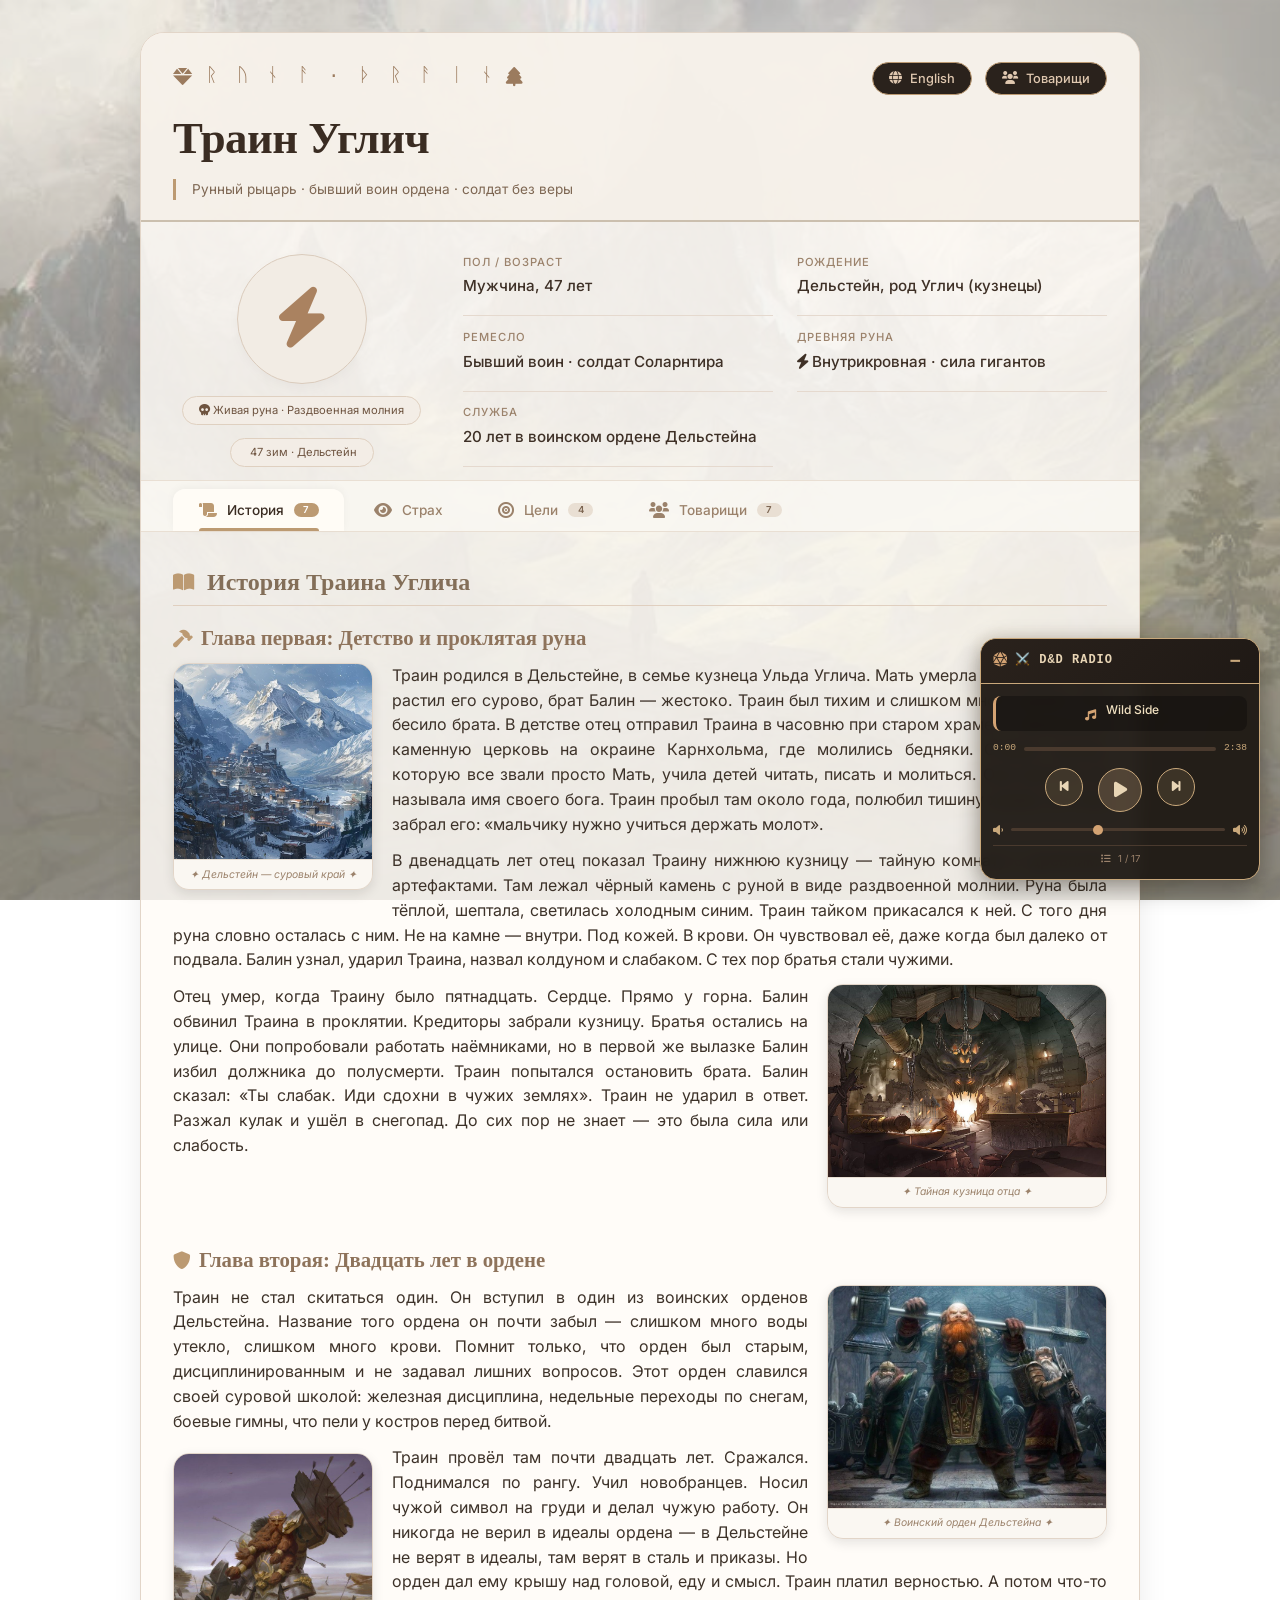
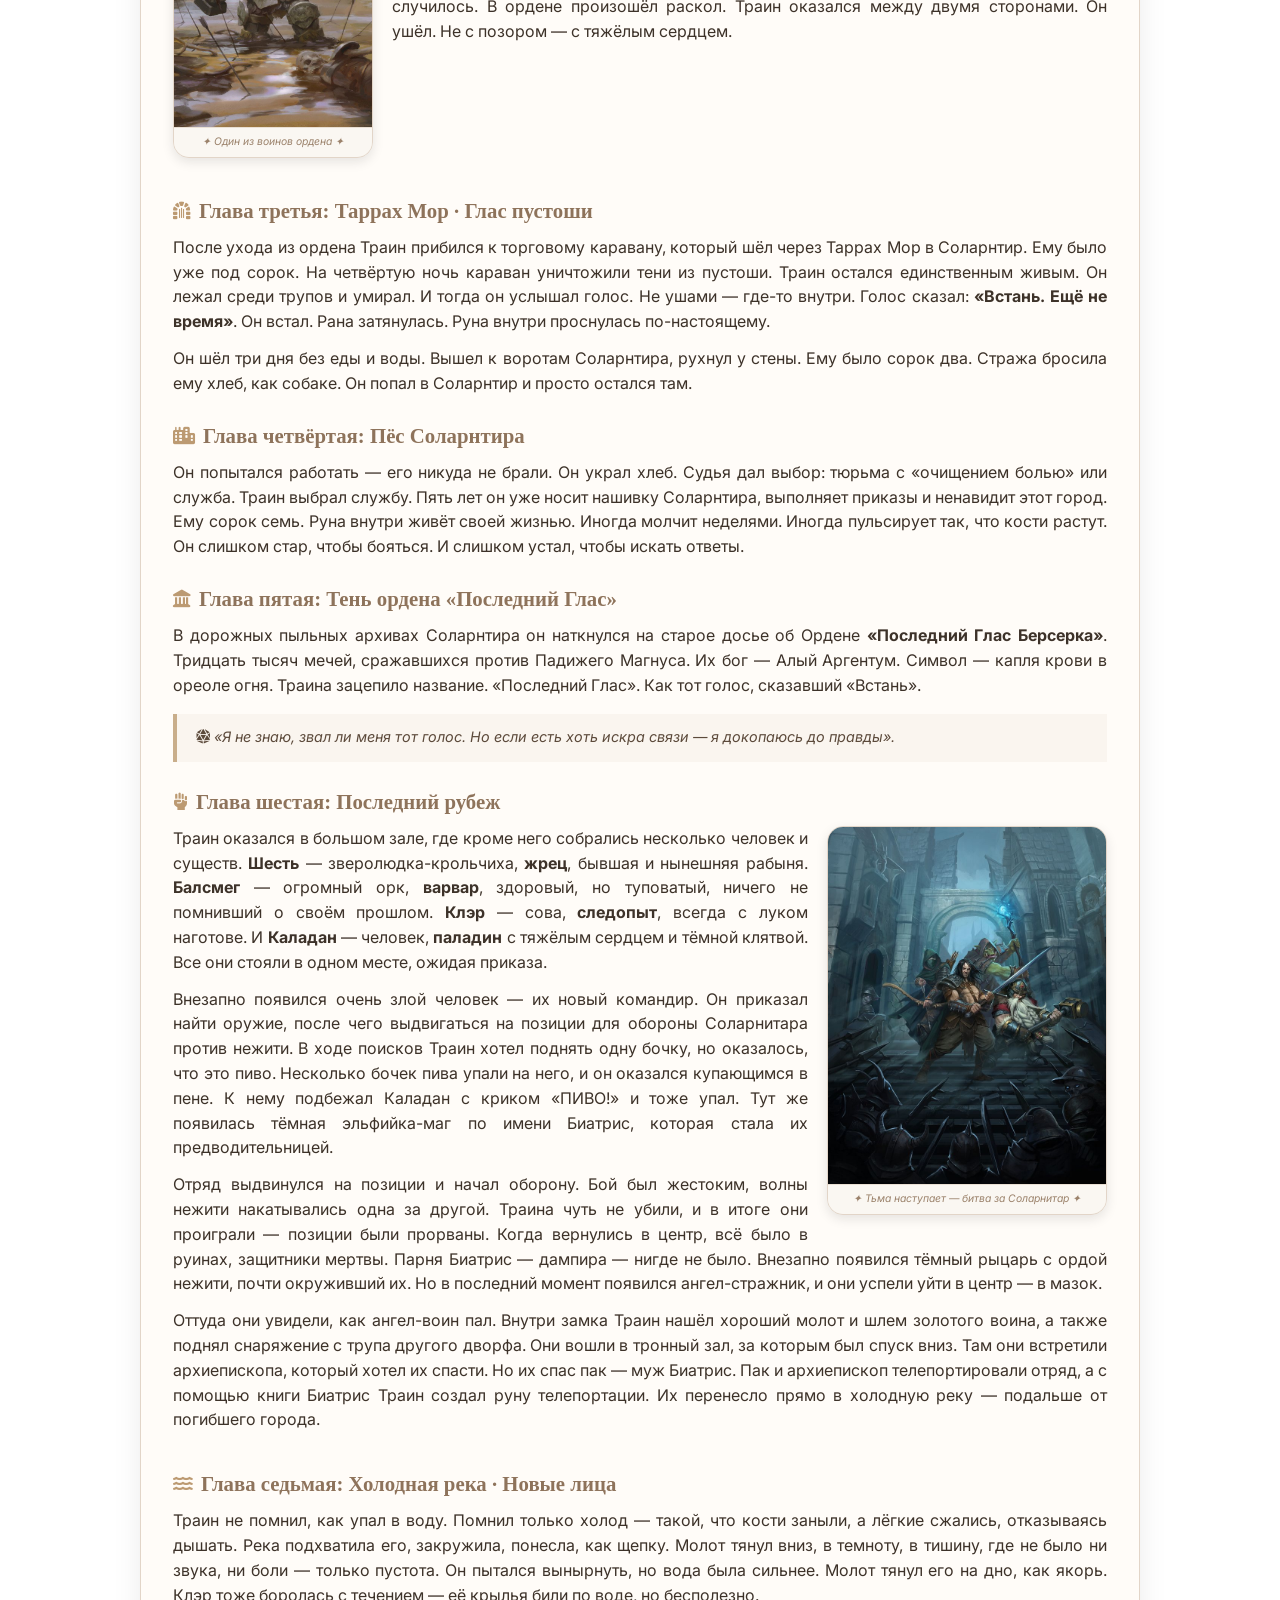
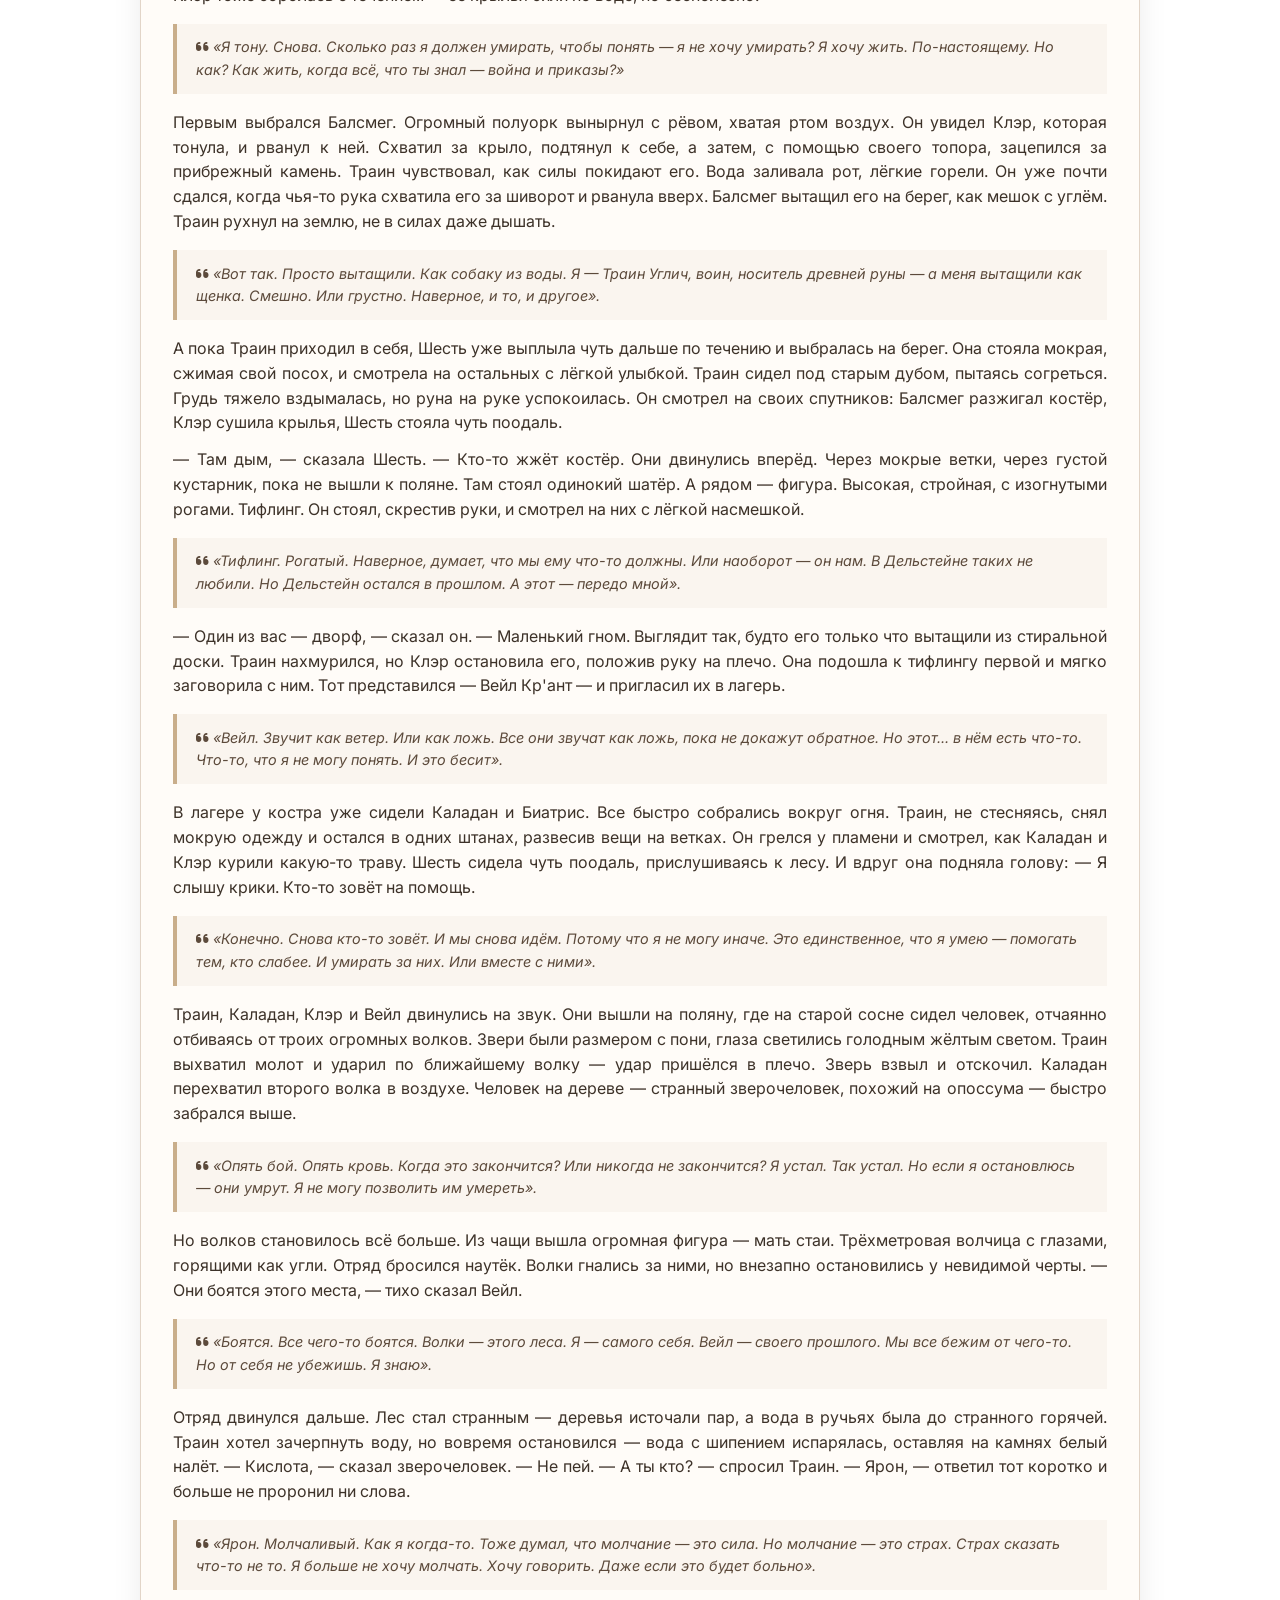
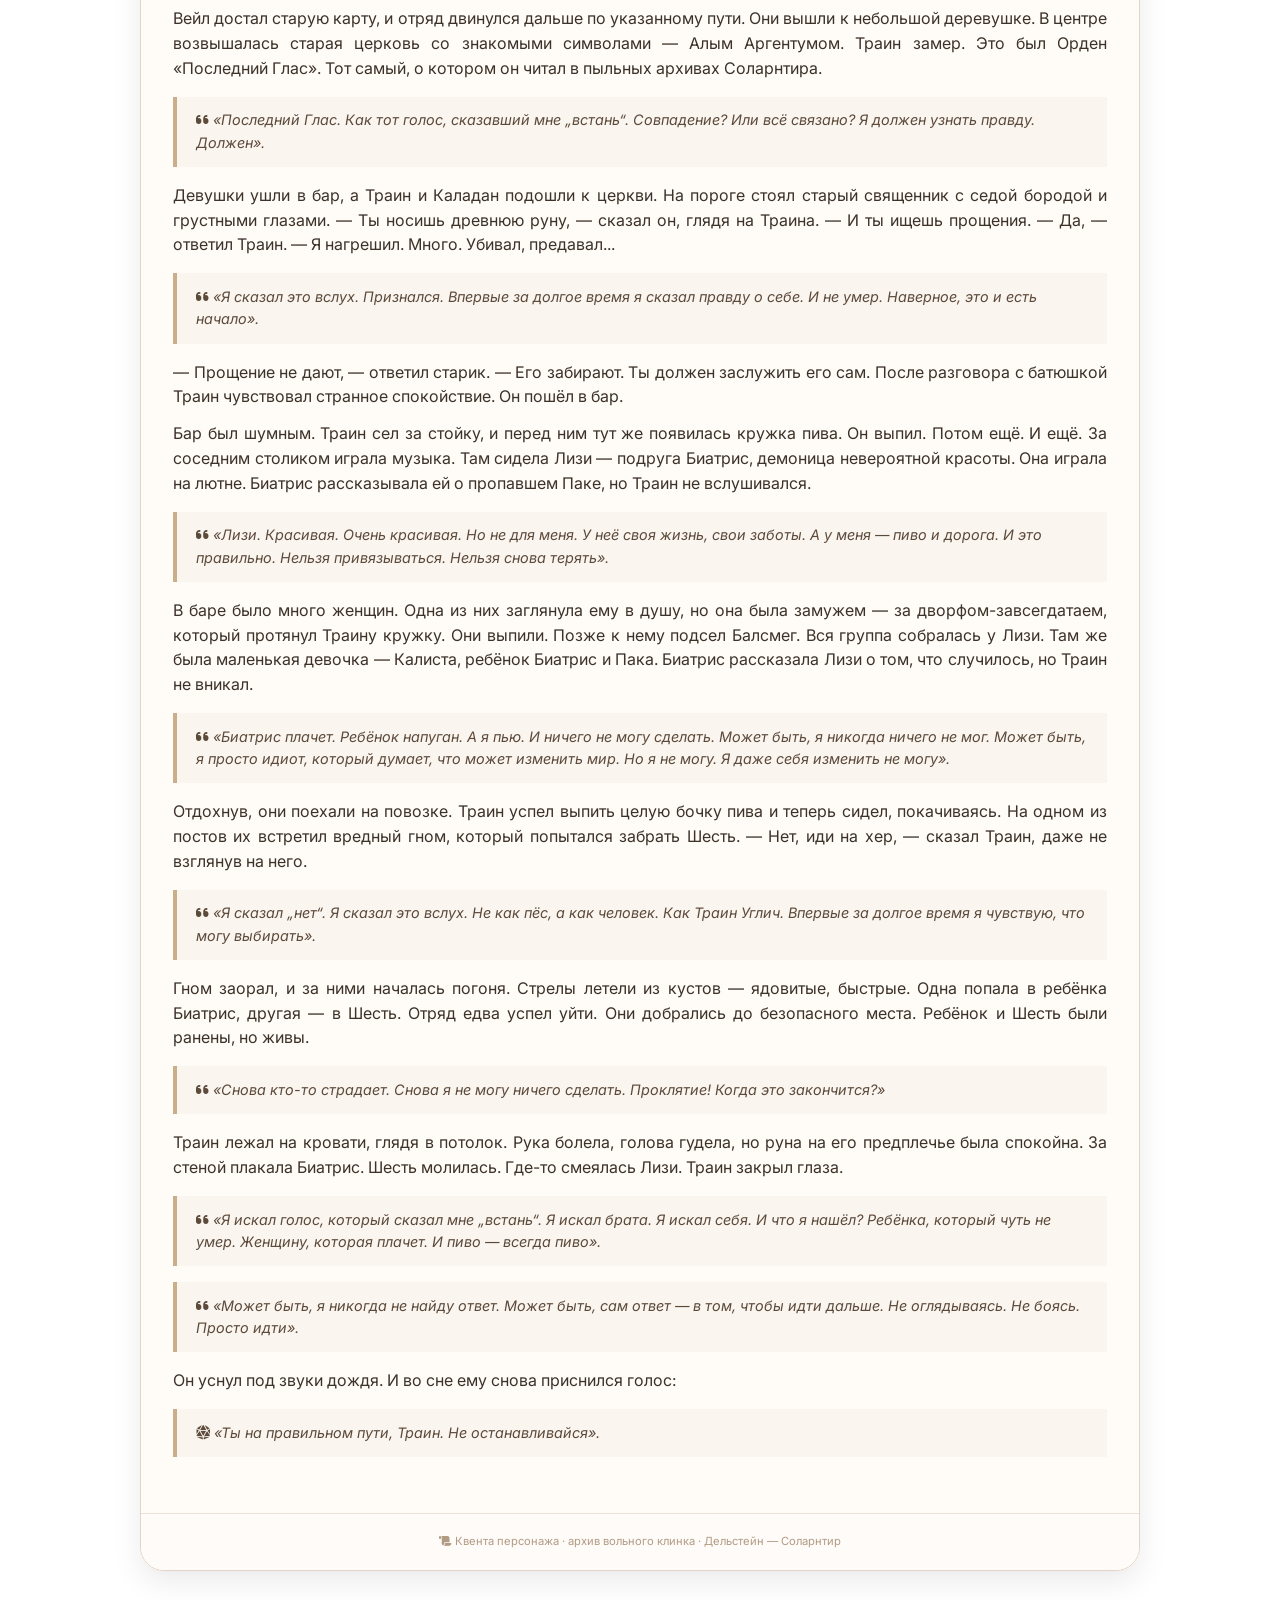
==== commit ffaedc22: "Update index.html" ====
--- a/index.html
+++ b/index.html
@@ -55,7 +55,7 @@
             <div class="tabs-container">
                 <div class="tabs" id="tabs">
                     <button class="tab-btn active" data-tab="history">
-                        <i class="fas fa-scroll"></i> <span id="tabHistory">История</span> <span class="tab-badge">6</span>
+                        <i class="fas fa-scroll"></i> <span id="tabHistory">История</span> <span class="tab-badge">7</span>
                     </button>
                     <button class="tab-btn" data-tab="fear">
                         <i class="fas fa-eye"></i> <span id="tabFear">Страх</span>
@@ -76,6 +76,7 @@
                     <div class="section">
                         <div class="section-title"><i class="fas fa-book-open"></i><span id="historyTitle">История Траина Углича</span></div>
                         
+                        <!-- Глава 1 -->
                         <div class="history-chapter" data-chapter="1">
                             <div class="history-title"><i class="fas fa-hammer"></i><span id="ch1Title">Глава первая: Детство и проклятая руна</span></div>
                             <div class="chapter-image-left image-gallery">
@@ -92,6 +93,7 @@
                             <div class="clear-float"></div>
                         </div>
 
+                        <!-- Глава 2 -->
                         <div class="history-chapter" data-chapter="2">
                             <div class="history-title"><i class="fas fa-shield-alt"></i><span id="ch2Title">Глава вторая: Двадцать лет в ордене</span></div>
                             <div class="chapter-image-right image-gallery">
@@ -107,35 +109,118 @@
                             <div class="clear-float"></div>
                         </div>
 
+                        <!-- Глава 3 -->
                         <div class="history-chapter" data-chapter="3">
                             <div class="history-title"><i class="fas fa-dungeon"></i><span id="ch3Title">Глава третья: Таррах Мор · Глас пустоши</span></div>
                             <div class="section-text" id="ch3Text1">После ухода из ордена Траин прибился к торговому каравану, который шёл через Таррах Мор в Соларнтир. Ему было уже под сорок. На четвёртую ночь караван уничтожили тени из пустоши. Траин остался единственным живым. Он лежал среди трупов и умирал. И тогда он услышал голос. Не ушами — где-то внутри. Голос сказал: <strong>«Встань. Ещё не время»</strong>. Он встал. Рана затянулась. Руна внутри проснулась по-настоящему.</div>
                             <div class="section-text" id="ch3Text2">Он шёл три дня без еды и воды. Вышел к воротам Соларнтира, рухнул у стены. Ему было сорок два. Стража бросила ему хлеб, как собаке. Он попал в Соларнтир и просто остался там.</div>
                         </div>
 
+                        <!-- Глава 4 -->
                         <div class="history-chapter" data-chapter="4">
                             <div class="history-title"><i class="fas fa-city"></i><span id="ch4Title">Глава четвёртая: Пёс Соларнтира</span></div>
                             <div class="section-text" id="ch4Text1">Он попытался работать — его никуда не брали. Он украл хлеб. Судья дал выбор: тюрьма с «очищением болью» или служба. Траин выбрал службу. Пять лет он уже носит нашивку Соларнтира, выполняет приказы и ненавидит этот город. Ему сорок семь. Руна внутри живёт своей жизнью. Иногда молчит неделями. Иногда пульсирует так, что кости растут. Он слишком стар, чтобы бояться. И слишком устал, чтобы искать ответы.</div>
                         </div>
 
+                        <!-- Глава 5 -->
                         <div class="history-chapter" data-chapter="5">
                             <div class="history-title"><i class="fas fa-landmark"></i><span id="ch5Title">Глава пятая: Тень ордена «Последний Глас»</span></div>
                             <div class="section-text" id="ch5Text1">В дорожных пыльных архивах Соларнтира он наткнулся на старое досье об Ордене <strong>«Последний Глас Берсерка»</strong>. Тридцать тысяч мечей, сражавшихся против Падижего Магнуса. Их бог — Алый Аргентум. Символ — капля крови в ореоле огня. Траина зацепило название. «Последний Глас». Как тот голос, сказавший «Встань».</div>
                             <div class="quote-mini"><i class="fas fa-dice-d20"></i> <span id="quote1">«Я не знаю, звал ли меня тот голос. Но если есть хоть искра связи — я докопаюсь до правды».</span></div>
                         </div>
 
+                        <!-- Глава 6 -->
                         <div class="history-chapter" data-chapter="6">
                             <div class="history-title"><i class="fas fa-fist-raised"></i><span id="ch6Title">Глава шестая: Последний рубеж</span></div>
                             <div class="chapter-image-right image-gallery">
                                 <img src="b366b1f8cb17821262bf687e121859ce.jpg" alt="Битва за Соларнитар">
                                 <div class="image-caption" id="caption6">✦ Тьма наступает — битва за Соларнитар ✦</div>
                             </div>
-                            <div class="section-text" id="ch6Text1">Траин оказался в большом зале, где кроме него собрались несколько человек и существ. <strong>Шесть</strong> — зверолюдка-крольчиха, <strong>жрец</strong>, бывшая и нынешняя рабыня. <strong>Балсмер</strong> — огромный орк, <strong>варвар</strong>, здоровый, но туповатый, ничего не помнивший о своём прошлом. <strong>Клэр</strong> — сова, <strong>следопыт</strong>, всегда с луком наготове. И <strong>Каладан</strong> — человек, <strong>паладин</strong> с тяжёлым сердцем и тёмной клятвой. Все они стояли в одном месте, ожидая приказа.</div>
+                            <div class="section-text" id="ch6Text1">Траин оказался в большом зале, где кроме него собрались несколько человек и существ. <strong>Шесть</strong> — зверолюдка-крольчиха, <strong>жрец</strong>, бывшая и нынешняя рабыня. <strong>Балсмег</strong> — огромный орк, <strong>варвар</strong>, здоровый, но туповатый, ничего не помнивший о своём прошлом. <strong>Клэр</strong> — сова, <strong>следопыт</strong>, всегда с луком наготове. И <strong>Каладан</strong> — человек, <strong>паладин</strong> с тяжёлым сердцем и тёмной клятвой. Все они стояли в одном месте, ожидая приказа.</div>
                             <div class="section-text" id="ch6Text2">Внезапно появился очень злой человек — их новый командир. Он приказал найти оружие, после чего выдвигаться на позиции для обороны Соларнитара против нежити. В ходе поисков Траин хотел поднять одну бочку, но оказалось, что это пиво. Несколько бочек пива упали на него, и он оказался купающимся в пене. К нему подбежал Каладан с криком «ПИВО!» и тоже упал. Тут же появилась тёмная эльфийка-маг по имени Биатрис, которая стала их предводительницей.</div>
                             <div class="section-text" id="ch6Text3">Отряд выдвинулся на позиции и начал оборону. Бой был жестоким, волны нежити накатывались одна за другой. Траина чуть не убили, и в итоге они проиграли — позиции были прорваны. Когда вернулись в центр, всё было в руинах, защитники мертвы. Парня Биатрис — дампира — нигде не было. Внезапно появился тёмный рыцарь с ордой нежити, почти окруживший их. Но в последний момент появился ангел-стражник, и они успели уйти в центр — в мазок.</div>
                             <div class="section-text" id="ch6Text4">Оттуда они увидели, как ангел-воин пал. Внутри замка Траин нашёл хороший молот и шлем золотого воина, а также поднял снаряжение с трупа другого дворфа. Они вошли в тронный зал, за которым был спуск вниз. Там они встретили архиепископа, который хотел их спасти. Но их спас пак — муж Биатрис. Пак и архиепископ телепортировали отряд, а с помощью книги Биатрис Траин создал руну телепортации. Их перенесло прямо в холодную реку — подальше от погибшего города.</div>
                             <div class="clear-float"></div>
                         </div>
+
+                        <!-- ===== ГЛАВА 7 (НОВАЯ) ===== -->
+                        <div class="history-chapter" data-chapter="7">
+                            <div class="history-title"><i class="fas fa-water"></i><span id="ch7Title">Глава седьмая: Холодная река · Новые лица</span></div>
+                            
+                            <div class="section-text" id="ch7Text1">Траин не помнил, как упал в воду. Помнил только холод — такой, что кости заныли, а лёгкие сжались, отказываясь дышать. Река подхватила его, закружила, понесла, как щепку. Молот тянул вниз, в темноту, в тишину, где не было ни звука, ни боли — только пустота. Он пытался вынырнуть, но вода была сильнее. Молот тянул его на дно, как якорь. Клэр тоже боролась с течением — её крылья били по воде, но бесполезно.</div>
+                            
+                            <div class="quote-mini"><i class="fas fa-quote-left"></i> «Я тону. Снова. Сколько раз я должен умирать, чтобы понять — я не хочу умирать? Я хочу жить. По-настоящему. Но как? Как жить, когда всё, что ты знал — война и приказы?»</div>
+                            
+                            <div class="section-text" id="ch7Text2">Первым выбрался Балсмег. Огромный полуорк вынырнул с рёвом, хватая ртом воздух. Он увидел Клэр, которая тонула, и рванул к ней. Схватил за крыло, подтянул к себе, а затем, с помощью своего топора, зацепился за прибрежный камень. Траин чувствовал, как силы покидают его. Вода заливала рот, лёгкие горели. Он уже почти сдался, когда чья-то рука схватила его за шиворот и рванула вверх. Балсмег вытащил его на берег, как мешок с углём. Траин рухнул на землю, не в силах даже дышать.</div>
+                            
+                            <div class="quote-mini"><i class="fas fa-quote-left"></i> «Вот так. Просто вытащили. Как собаку из воды. Я — Траин Углич, воин, носитель древней руны — а меня вытащили как щенка. Смешно. Или грустно. Наверное, и то, и другое».</div>
+                            
+                            <div class="section-text" id="ch7Text3">А пока Траин приходил в себя, Шесть уже выплыла чуть дальше по течению и выбралась на берег. Она стояла мокрая, сжимая свой посох, и смотрела на остальных с лёгкой улыбкой. Траин сидел под старым дубом, пытаясь согреться. Грудь тяжело вздымалась, но руна на руке успокоилась. Он смотрел на своих спутников: Балсмег разжигал костёр, Клэр сушила крылья, Шесть стояла чуть поодаль.</div>
+                            
+                            <div class="section-text" id="ch7Text4">— Там дым, — сказала Шесть. — Кто-то жжёт костёр. Они двинулись вперёд. Через мокрые ветки, через густой кустарник, пока не вышли к поляне. Там стоял одинокий шатёр. А рядом — фигура. Высокая, стройная, с изогнутыми рогами. Тифлинг. Он стоял, скрестив руки, и смотрел на них с лёгкой насмешкой.</div>
+                            
+                            <div class="quote-mini"><i class="fas fa-quote-left"></i> «Тифлинг. Рогатый. Наверное, думает, что мы ему что-то должны. Или наоборот — он нам. В Дельстейне таких не любили. Но Дельстейн остался в прошлом. А этот — передо мной».</div>
+                            
+                            <div class="section-text" id="ch7Text5">— Один из вас — дворф, — сказал он. — Маленький гном. Выглядит так, будто его только что вытащили из стиральной доски. Траин нахмурился, но Клэр остановила его, положив руку на плечо. Она подошла к тифлингу первой и мягко заговорила с ним. Тот представился — Вейл Кр'ант — и пригласил их в лагерь.</div>
+                            
+                            <div class="quote-mini"><i class="fas fa-quote-left"></i> «Вейл. Звучит как ветер. Или как ложь. Все они звучат как ложь, пока не докажут обратное. Но этот... в нём есть что-то. Что-то, что я не могу понять. И это бесит».</div>
+                            
+                            <div class="section-text" id="ch7Text6">В лагере у костра уже сидели Каладан и Биатрис. Все быстро собрались вокруг огня. Траин, не стесняясь, снял мокрую одежду и остался в одних штанах, развесив вещи на ветках. Он грелся у пламени и смотрел, как Каладан и Клэр курили какую-то траву. Шесть сидела чуть поодаль, прислушиваясь к лесу. И вдруг она подняла голову: — Я слышу крики. Кто-то зовёт на помощь.</div>
+                            
+                            <div class="quote-mini"><i class="fas fa-quote-left"></i> «Конечно. Снова кто-то зовёт. И мы снова идём. Потому что я не могу иначе. Это единственное, что я умею — помогать тем, кто слабее. И умирать за них. Или вместе с ними».</div>
+                            
+                            <div class="section-text" id="ch7Text7">Траин, Каладан, Клэр и Вейл двинулись на звук. Они вышли на поляну, где на старой сосне сидел человек, отчаянно отбиваясь от троих огромных волков. Звери были размером с пони, глаза светились голодным жёлтым светом. Траин выхватил молот и ударил по ближайшему волку — удар пришёлся в плечо. Зверь взвыл и отскочил. Каладан перехватил второго волка в воздухе. Человек на дереве — странный зверочеловек, похожий на опоссума — быстро забрался выше.</div>
+                            
+                            <div class="quote-mini"><i class="fas fa-quote-left"></i> «Опять бой. Опять кровь. Когда это закончится? Или никогда не закончится? Я устал. Так устал. Но если я остановлюсь — они умрут. Я не могу позволить им умереть».</div>
+                            
+                            <div class="section-text" id="ch7Text8">Но волков становилось всё больше. Из чащи вышла огромная фигура — мать стаи. Трёхметровая волчица с глазами, горящими как угли. Отряд бросился наутёк. Волки гнались за ними, но внезапно остановились у невидимой черты. — Они боятся этого места, — тихо сказал Вейл.</div>
+                            
+                            <div class="quote-mini"><i class="fas fa-quote-left"></i> «Боятся. Все чего-то боятся. Волки — этого леса. Я — самого себя. Вейл — своего прошлого. Мы все бежим от чего-то. Но от себя не убежишь. Я знаю».</div>
+                            
+                            <div class="section-text" id="ch7Text9">Отряд двинулся дальше. Лес стал странным — деревья источали пар, а вода в ручьях была до странного горячей. Траин хотел зачерпнуть воду, но вовремя остановился — вода с шипением испарялась, оставляя на камнях белый налёт. — Кислота, — сказал зверочеловек. — Не пей. — А ты кто? — спросил Траин. — Ярон, — ответил тот коротко и больше не проронил ни слова.</div>
+                            
+                            <div class="quote-mini"><i class="fas fa-quote-left"></i> «Ярон. Молчаливый. Как я когда-то. Тоже думал, что молчание — это сила. Но молчание — это страх. Страх сказать что-то не то. Я больше не хочу молчать. Хочу говорить. Даже если это будет больно».</div>
+                            
+                            <div class="section-text" id="ch7Text10">Вейл достал старую карту, и отряд двинулся дальше по указанному пути. Они вышли к небольшой деревушке. В центре возвышалась старая церковь со знакомыми символами — Алым Аргентумом. Траин замер. Это был Орден «Последний Глас». Тот самый, о котором он читал в пыльных архивах Соларнтира.</div>
+                            
+                            <div class="quote-mini"><i class="fas fa-quote-left"></i> «Последний Глас. Как тот голос, сказавший мне „встань“. Совпадение? Или всё связано? Я должен узнать правду. Должен».</div>
+                            
+                            <div class="section-text" id="ch7Text11">Девушки ушли в бар, а Траин и Каладан подошли к церкви. На пороге стоял старый священник с седой бородой и грустными глазами. — Ты носишь древнюю руну, — сказал он, глядя на Траина. — И ты ищешь прощения. — Да, — ответил Траин. — Я нагрешил. Много. Убивал, предавал...</div>
+                            
+                            <div class="quote-mini"><i class="fas fa-quote-left"></i> «Я сказал это вслух. Признался. Впервые за долгое время я сказал правду о себе. И не умер. Наверное, это и есть начало».</div>
+                            
+                            <div class="section-text" id="ch7Text12">— Прощение не дают, — ответил старик. — Его забирают. Ты должен заслужить его сам. После разговора с батюшкой Траин чувствовал странное спокойствие. Он пошёл в бар.</div>
+                            
+                            <div class="section-text" id="ch7Text13">Бар был шумным. Траин сел за стойку, и перед ним тут же появилась кружка пива. Он выпил. Потом ещё. И ещё. За соседним столиком играла музыка. Там сидела Лизи — подруга Биатрис, демоница невероятной красоты. Она играла на лютне. Биатрис рассказывала ей о пропавшем Паке, но Траин не вслушивался.</div>
+                            
+                            <div class="quote-mini"><i class="fas fa-quote-left"></i> «Лизи. Красивая. Очень красивая. Но не для меня. У неё своя жизнь, свои заботы. А у меня — пиво и дорога. И это правильно. Нельзя привязываться. Нельзя снова терять».</div>
+                            
+                            <div class="section-text" id="ch7Text14">В баре было много женщин. Одна из них заглянула ему в душу, но она была замужем — за дворфом-завсегдатаем, который протянул Траину кружку. Они выпили. Позже к нему подсел Балсмег. Вся группа собралась у Лизи. Там же была маленькая девочка — Калиста, ребёнок Биатрис и Пака. Биатрис рассказала Лизи о том, что случилось, но Траин не вникал.</div>
+                            
+                            <div class="quote-mini"><i class="fas fa-quote-left"></i> «Биатрис плачет. Ребёнок напуган. А я пью. И ничего не могу сделать. Может быть, я никогда ничего не мог. Может быть, я просто идиот, который думает, что может изменить мир. Но я не могу. Я даже себя изменить не могу».</div>
+                            
+                            <div class="section-text" id="ch7Text15">Отдохнув, они поехали на повозке. Траин успел выпить целую бочку пива и теперь сидел, покачиваясь. На одном из постов их встретил вредный гном, который попытался забрать Шесть. — Нет, иди на хер, — сказал Траин, даже не взглянув на него.</div>
+                            
+                            <div class="quote-mini"><i class="fas fa-quote-left"></i> «Я сказал „нет“. Я сказал это вслух. Не как пёс, а как человек. Как Траин Углич. Впервые за долгое время я чувствую, что могу выбирать».</div>
+                            
+                            <div class="section-text" id="ch7Text16">Гном заорал, и за ними началась погоня. Стрелы летели из кустов — ядовитые, быстрые. Одна попала в ребёнка Биатрис, другая — в Шесть. Отряд едва успел уйти. Они добрались до безопасного места. Ребёнок и Шесть были ранены, но живы.</div>
+                            
+                            <div class="quote-mini"><i class="fas fa-quote-left"></i> «Снова кто-то страдает. Снова я не могу ничего сделать. Проклятие! Когда это закончится?»</div>
+                            
+                            <div class="section-text" id="ch7Text17">Траин лежал на кровати, глядя в потолок. Рука болела, голова гудела, но руна на его предплечье была спокойна. За стеной плакала Биатрис. Шесть молилась. Где-то смеялась Лизи. Траин закрыл глаза.</div>
+                            
+                            <div class="quote-mini"><i class="fas fa-quote-left"></i> «Я искал голос, который сказал мне „встань“. Я искал брата. Я искал себя. И что я нашёл? Ребёнка, который чуть не умер. Женщину, которая плачет. И пиво — всегда пиво».</div>
+                            
+                            <div class="quote-mini"><i class="fas fa-quote-left"></i> «Может быть, я никогда не найду ответ. Может быть, сам ответ — в том, чтобы идти дальше. Не оглядываясь. Не боясь. Просто идти».</div>
+                            
+                            <div class="section-text" id="ch7Text18">Он уснул под звуки дождя. И во сне ему снова приснился голос:</div>
+                            
+                            <div class="quote-mini"><i class="fas fa-dice-d20"></i> «Ты на правильном пути, Траин. Не останавливайся».</div>
+                            
+                            <div class="clear-float"></div>
+                        </div>
+                        <!-- ===== КОНЕЦ ГЛАВЫ 7 ===== -->
+                        
                     </div>
                 </div>
 
--- a/style.css
+++ b/style.css
@@ -77,7 +77,7 @@
 }
 
 h1 {
-    font-family: 'Cormorant Garamont', serif;
+    font-family: 'Cormorant Garamond', serif;
     font-size: 2.8rem;
     font-weight: 600;
     color: #3a2c22;
@@ -98,6 +98,7 @@
     right: 2rem;
     display: flex;
     gap: 0.8rem;
+    flex-wrap: wrap;
 }
 
 .lang-btn, .comrades-btn {
@@ -118,6 +119,262 @@
 }
 
 .lang-btn:hover, .comrades-btn:hover { background: #bc9a72; color: #1f1915; transform: scale(1.02); }
+
+/* ===== ВКЛАДКИ ===== */
+.tabs-container {
+    padding: 0 2rem;
+    border-bottom: 1px solid #e9dfd3;
+    background: rgba(250, 247, 242, 0.85);
+}
+.tabs {
+    display: flex;
+    gap: 0.25rem;
+    flex-wrap: wrap;
+    padding-top: 0.5rem;
+}
+.tab-btn {
+    background: transparent;
+    border: none;
+    padding: 0.8rem 1.6rem;
+    font-family: 'Inter', sans-serif;
+    font-size: 0.85rem;
+    font-weight: 500;
+    color: #9b826b;
+    cursor: pointer;
+    transition: all 0.3s ease;
+    border-radius: 12px 12px 0 0;
+    position: relative;
+    display: flex;
+    align-items: center;
+    gap: 10px;
+}
+.tab-btn i {
+    font-size: 1rem;
+    transition: transform 0.3s ease;
+}
+.tab-btn:hover {
+    color: #5c4a3b;
+    background: rgba(188, 154, 114, 0.08);
+}
+.tab-btn:hover i {
+    transform: translateY(-2px);
+}
+.tab-btn.active {
+    color: #3a2c22;
+    background: rgba(255, 252, 247, 0.95);
+    box-shadow: 0 -2px 8px rgba(0, 0, 0, 0.04);
+}
+.tab-btn.active i {
+    color: #bc9a72;
+}
+.tab-btn::after {
+    content: '';
+    position: absolute;
+    bottom: 0;
+    left: 50%;
+    width: 0;
+    height: 3px;
+    background: #bc9a72;
+    border-radius: 4px 4px 0 0;
+    transition: all 0.4s cubic-bezier(0.4, 0, 0.2, 1);
+    transform: translateX(-50%);
+}
+.tab-btn.active::after {
+    width: 70%;
+}
+.tab-btn .tab-badge {
+    background: #e9dfd3;
+    color: #7d6652;
+    font-size: 0.6rem;
+    padding: 0.1rem 0.6rem;
+    border-radius: 40px;
+    font-weight: 600;
+}
+.tab-btn.active .tab-badge {
+    background: #bc9a72;
+    color: #fff;
+}
+
+/* ===== КОНТЕНТ ВКЛАДОК ===== */
+.tab-content {
+    padding: 2rem 2rem 2rem 2rem;
+    position: relative;
+    min-height: 300px;
+}
+.tab-pane {
+    display: none;
+    animation: tabFadeIn 0.5s ease forwards;
+}
+.tab-pane.active {
+    display: block;
+}
+@keyframes tabFadeIn {
+    0% { opacity: 0; transform: translateY(12px); }
+    100% { opacity: 1; transform: translateY(0); }
+}
+.tab-pane .section {
+    margin-bottom: 1.5rem;
+}
+.tab-pane .section:last-child {
+    margin-bottom: 0;
+}
+.tab-pane .section-title {
+    font-family: 'Cormorant Garamond', serif;
+    font-size: 1.5rem;
+    font-weight: 600;
+    color: #836e58;
+    display: flex;
+    align-items: center;
+    gap: 12px;
+    border-bottom: 1px solid #e0cfbf;
+    padding-bottom: 0.3rem;
+    margin-bottom: 1rem;
+}
+.tab-pane .section-title i { font-size: 1.2rem; color: #bc9a72; }
+.tab-pane .section-text {
+    color: #3d3229;
+    text-align: justify;
+    margin-bottom: 0.75rem;
+}
+.tab-pane .quote-mini {
+    background: #faf5ef;
+    padding: 0.8rem 1.2rem;
+    border-left: 4px solid #c9ae8b;
+    font-style: italic;
+    margin: 1rem 0;
+    font-size: 0.9rem;
+    color: #5c4a3b;
+}
+.tab-pane .pillar-list {
+    list-style: none;
+    margin-top: 0.5rem;
+}
+.tab-pane .pillar-list li {
+    margin-bottom: 0.7rem;
+    display: flex;
+    align-items: baseline;
+    gap: 10px;
+}
+.tab-pane .pillar-list li i {
+    color: #aa8260;
+    width: 24px;
+    font-size: 1rem;
+    margin-top: 3px;
+}
+
+/* ===== ФОН ДЛЯ ВКЛАДКИ "СТРАХ" ===== */
+#tab-fear {
+    position: relative;
+}
+#tab-fear::before {
+    content: '';
+    position: absolute;
+    top: 0;
+    left: 0;
+    width: 100%;
+    height: 100%;
+    background-image: url('542f3460e3e1419f0b3bac3f5a5de284\ (1).jpg');
+    background-size: cover;
+    background-position: center;
+    background-repeat: no-repeat;
+    opacity: 0.12;
+    z-index: 0;
+    border-radius: 16px;
+    pointer-events: none;
+}
+#tab-fear .section {
+    position: relative;
+    z-index: 1;
+}
+#tab-fear .section-title,
+#tab-fear .section-text,
+#tab-fear .quote-mini,
+#tab-fear hr,
+#tab-fear .pillar-list {
+    position: relative;
+    z-index: 1;
+}
+
+/* ===== ФОН ДЛЯ ВКЛАДКИ "ЦЕЛИ" ===== */
+#tab-goals {
+    position: relative;
+}
+#tab-goals::before {
+    content: '';
+    position: absolute;
+    top: 0;
+    left: 0;
+    width: 100%;
+    height: 100%;
+    background-image: url('1a531bd71209332d541a03c3c33dac33.jpg');
+    background-size: cover;
+    background-position: center;
+    background-repeat: no-repeat;
+    opacity: 0.12;
+    z-index: 0;
+    border-radius: 16px;
+    pointer-events: none;
+}
+#tab-goals .section {
+    position: relative;
+    z-index: 1;
+}
+#tab-goals .section-title,
+#tab-goals .section-text,
+#tab-goals .quote-mini,
+#tab-goals hr,
+#tab-goals .pillar-list {
+    position: relative;
+    z-index: 1;
+}
+
+/* Карточки товарищей в табе */
+.comrade-grid {
+    display: grid;
+    grid-template-columns: repeat(auto-fill, minmax(280px, 1fr));
+    gap: 1rem;
+}
+.comrade-card-tab {
+    background: #faf7f2;
+    border-radius: 16px;
+    padding: 1rem 1.2rem;
+    border: 1px solid #e9dfd3;
+    transition: all 0.3s ease;
+}
+.comrade-card-tab:hover {
+    transform: translateY(-3px);
+    box-shadow: 0 6px 16px rgba(0, 0, 0, 0.06);
+    border-color: #dacbbc;
+}
+.comrade-card-tab .comrade-name {
+    font-weight: 700;
+    font-size: 1rem;
+    color: #3a2c22;
+    display: flex;
+    align-items: center;
+    gap: 10px;
+}
+.comrade-card-tab .comrade-name i {
+    color: #aa8260;
+}
+.comrade-card-tab .comrade-class {
+    font-size: 0.65rem;
+    color: #9b826b;
+    text-transform: uppercase;
+    letter-spacing: 1px;
+    margin: 0.2rem 0 0.4rem 0;
+}
+.comrade-card-tab .comrade-thought {
+    font-size: 0.85rem;
+    color: #5c4a3b;
+    font-style: italic;
+    border-top: 1px solid #e9dfd3;
+    padding-top: 0.5rem;
+}
+.comrade-card-tab .comrade-thought i {
+    color: #bc9a72;
+    margin-right: 4px;
+}
 
 /* Модальное окно товарищей */
 .modal {
@@ -133,7 +390,6 @@
     justify-content: center;
     align-items: center;
 }
-
 .modal.active { display: flex; }
 
 .modal-content {
@@ -160,10 +416,13 @@
     display: flex;
     justify-content: space-between;
     align-items: center;
+    position: sticky;
+    top: 0;
+    z-index: 10;
 }
 
 .modal-header h3 {
-    font-family: 'Cormorant Garamont', serif;
+    font-family: 'Cormorant Garamond', serif;
     font-size: 1.5rem;
     color: #3a2c22;
 }
@@ -176,7 +435,6 @@
     color: #9b7b5e;
     transition: 0.2s;
 }
-
 .modal-close:hover { color: #bc5a38; }
 
 .comrade-list { padding: 1rem 1.5rem; }
@@ -187,7 +445,6 @@
     padding: 1rem 0;
     border-bottom: 1px solid #e9dfd3;
 }
-
 .comrade-card:last-child { border-bottom: none; }
 
 .comrade-icon {
@@ -201,13 +458,10 @@
     border: 1px solid #dacbbc;
     flex-shrink: 0;
 }
-
 .comrade-icon i { font-size: 1.5rem; color: #aa8260; }
 
 .comrade-info { flex: 1; }
-
 .comrade-name { font-weight: 700; font-size: 1.1rem; color: #3a2c22; }
-
 .comrade-class {
     font-size: 0.7rem;
     color: #9b826b;
@@ -215,13 +469,11 @@
     letter-spacing: 1px;
     margin-bottom: 0.3rem;
 }
-
 .comrade-thought {
     font-size: 0.85rem;
     color: #5c4a3b;
     font-style: italic;
 }
-
 .comrade-thought i { color: #bc9a72; margin-right: 4px; }
 
 /* Галерея и fullscreen */
@@ -229,7 +481,6 @@
     cursor: pointer;
     transition: all 0.3s ease;
 }
-
 .image-gallery:hover {
     filter: brightness(1.05) contrast(1.05);
     box-shadow: 0 0 15px rgba(188, 106, 56, 0.5), 0 0 30px rgba(188, 106, 56, 0.3);
@@ -249,9 +500,7 @@
     align-items: center;
     cursor: pointer;
 }
-
 .fullscreen-modal.active { display: flex; }
-
 .fullscreen-modal img {
     max-width: 90vw;
     max-height: 90vh;
@@ -259,7 +508,6 @@
     border-radius: 12px;
     box-shadow: 0 0 40px rgba(0,0,0,0.5);
 }
-
 .fullscreen-close {
     position: absolute;
     top: 20px;
@@ -273,7 +521,6 @@
     font-weight: bold;
     transition: 0.2s;
 }
-
 .fullscreen-close:hover {
     color: #bc9a72;
     transform: scale(1.1);
@@ -307,8 +554,11 @@
     justify-content: center;
     border: 1px solid #dacbbc;
     box-shadow: 0 4px 12px rgba(0, 0, 0, 0.03);
-}
-
+    transition: transform 0.4s ease;
+}
+.rune-symbol:hover {
+    transform: rotate(10deg) scale(1.05);
+}
 .rune-symbol i { font-size: 3.8rem; color: #aa8260; transition: text-shadow 0.2s; }
 
 .badge {
@@ -348,12 +598,12 @@
 }
 
 /* Контент и главы */
-.content { padding: 1.2rem 2rem 2rem 2rem; }
+.content { padding: 0; }
 
 .section { margin-bottom: 2.2rem; }
 
 .section-title {
-    font-family: 'Cormorant Garamont', serif;
+    font-family: 'Cormorant Garamond', serif;
     font-size: 1.7rem;
     font-weight: 600;
     color: #836e58;
@@ -405,7 +655,7 @@
 .history-chapter { margin-bottom: 1.5rem; }
 
 .history-title {
-    font-family: 'Cormorant Garamont', serif;
+    font-family: 'Cormorant Garamond', serif;
     font-size: 1.3rem;
     font-weight: 600;
     color: #8e735b;
@@ -502,6 +752,8 @@
 .fade-item:nth-child(3) { animation-delay: 0.15s; }
 .fade-item:nth-child(4) { animation-delay: 0.20s; }
 .fade-item:nth-child(5) { animation-delay: 0.25s; }
+.fade-item:nth-child(6) { animation-delay: 0.30s; }
+.fade-item:nth-child(7) { animation-delay: 0.35s; }
 
 @keyframes fadeInUp {
     0% { opacity: 0; transform: translateY(12px); }
@@ -517,7 +769,7 @@
 .section-title { animation-delay: 0s; }
 .history-title { animation-delay: 0.02s; }
 
-/* D&D РАДИО ПЛЕЕР */
+/* ========== D&D РАДИО ПЛЕЕР ========== */
 .dnd-radio {
     position: fixed;
     bottom: 20px;
@@ -691,7 +943,7 @@
 
 .playlist-note i { margin-right: 4px; }
 
-/* Адаптивность */
+/* ===== АДАПТИВНОСТЬ ===== */
 @media (max-width: 600px) {
     .chapter-image-left, .chapter-image-right, .chapter-image-left-lower {
         float: none;
@@ -703,14 +955,22 @@
         position: static;
         margin-top: 1rem;
         justify-content: center;
+        flex-wrap: wrap;
     }
     .header { display: flex; flex-direction: column; gap: 0.5rem; }
+    .tabs { justify-content: center; }
+    .tab-btn { padding: 0.6rem 1rem; font-size: 0.75rem; }
+    .tab-btn i { display: none; }
+    .tab-content { padding: 1.2rem; }
+    .comrade-grid { grid-template-columns: 1fr; }
+    .dnd-radio { width: 220px; right: 10px; bottom: 10px; }
 }
 
 @media (max-width: 700px) {
     body { padding: 1rem; }
     h1 { font-size: 2rem; }
-    .info-panel, .content { padding-left: 1.2rem; padding-right: 1.2rem; }
+    .info-panel { padding-left: 1.2rem; padding-right: 1.2rem; }
+    .tabs-container { padding: 0 1rem; }
     .section-title { font-size: 1.4rem; }
     .history-title { font-size: 1.1rem; }
 }
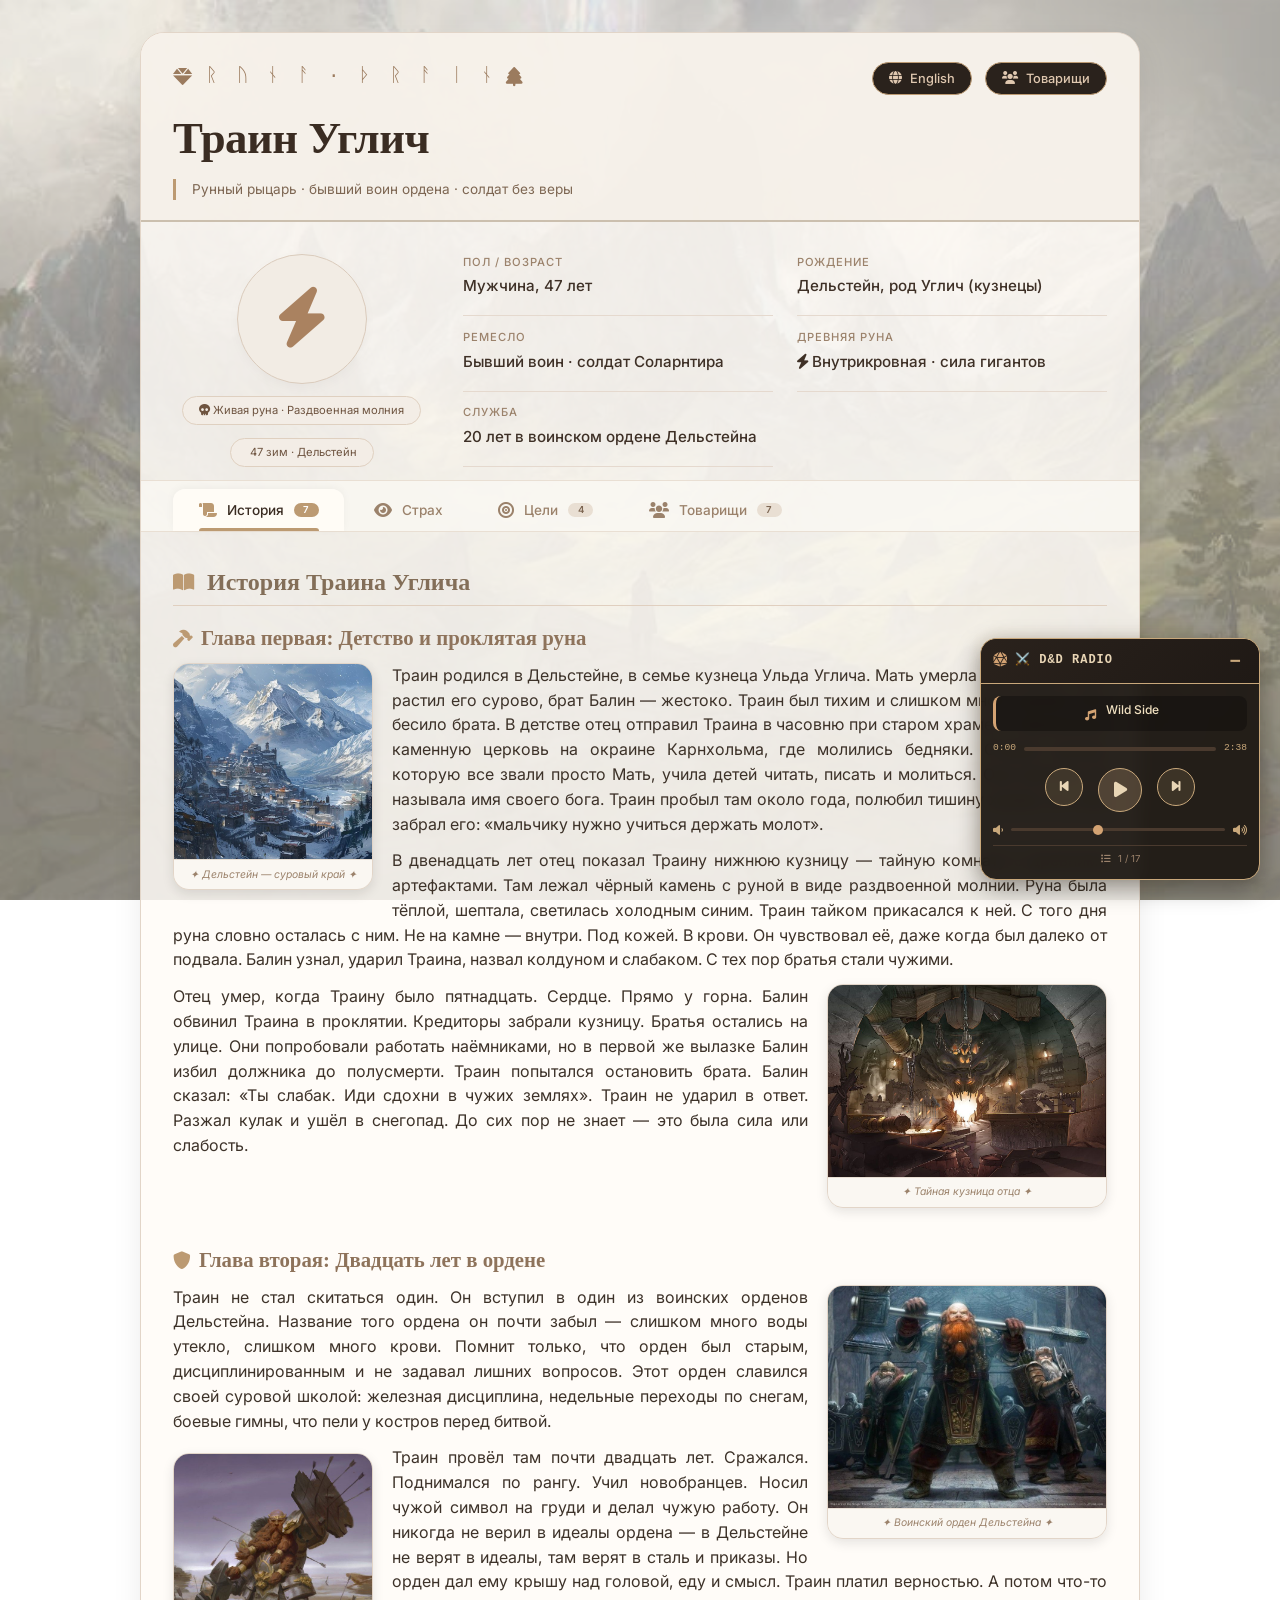
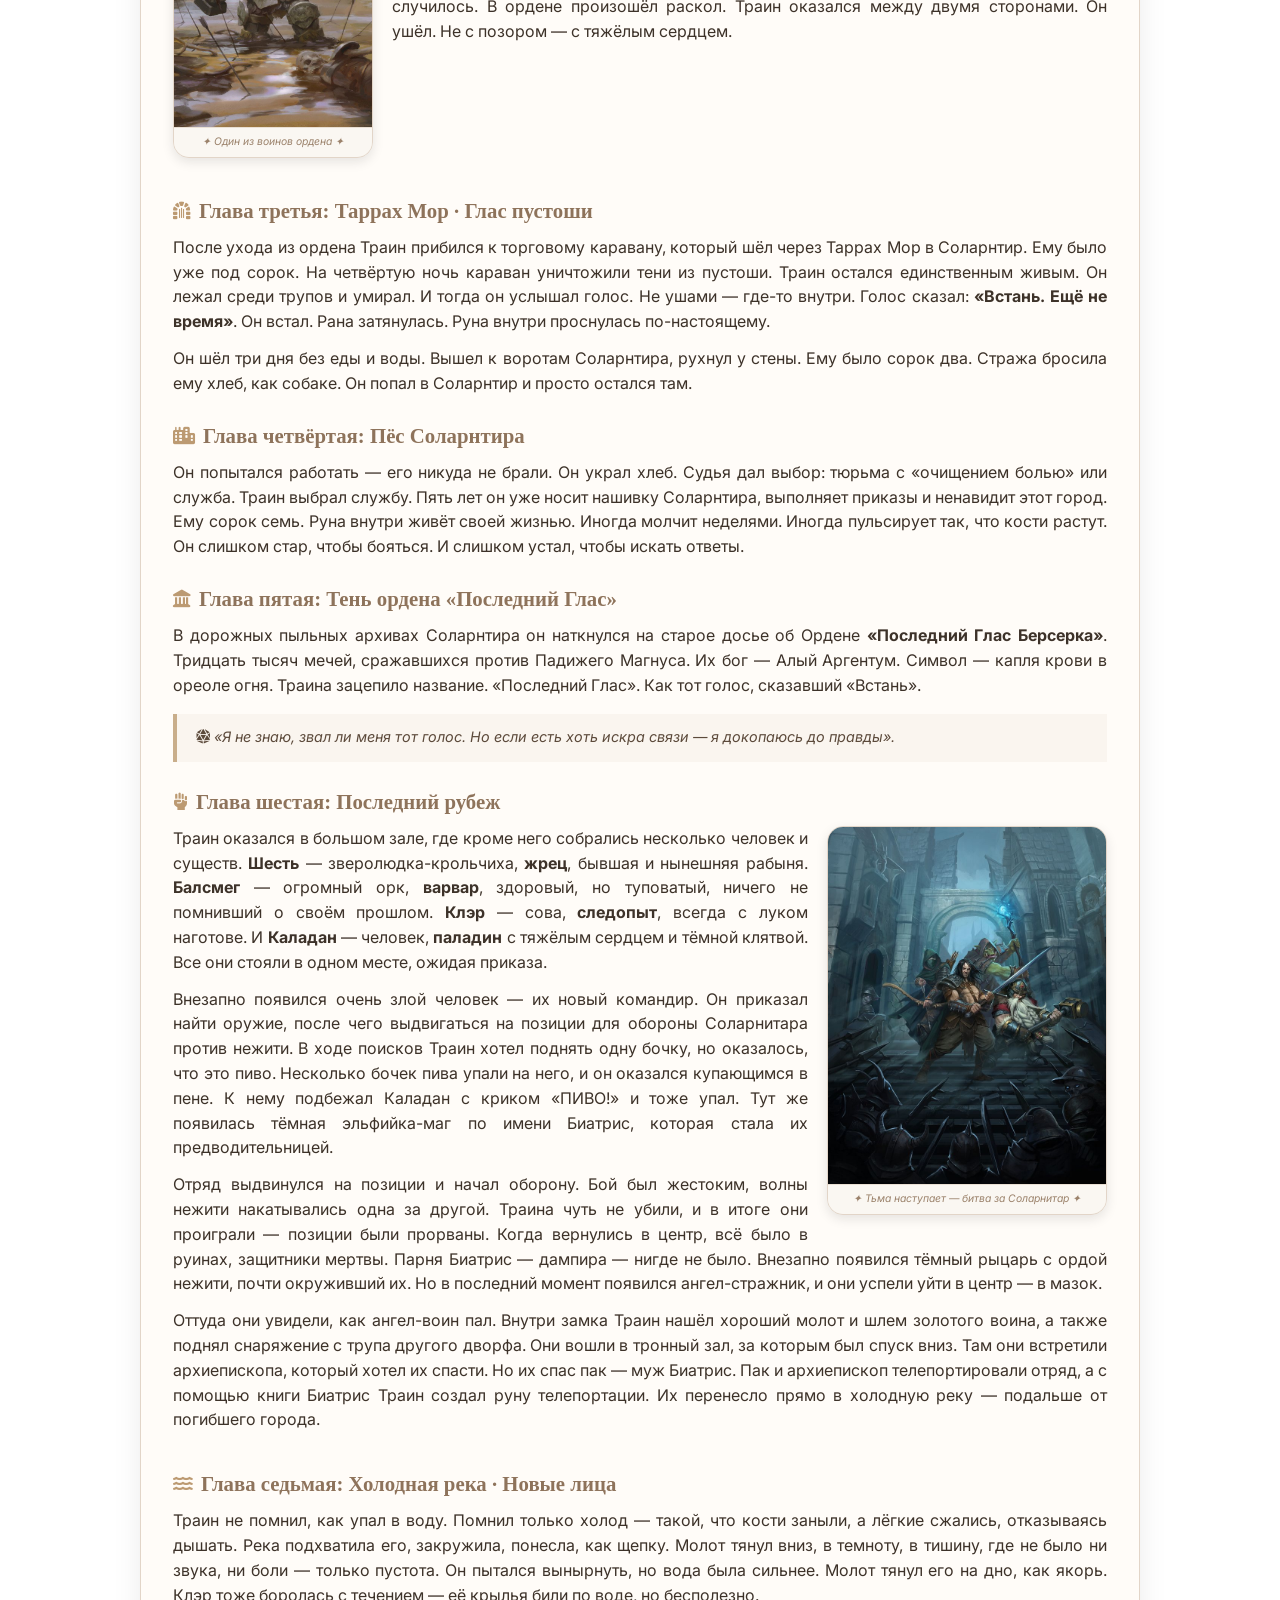
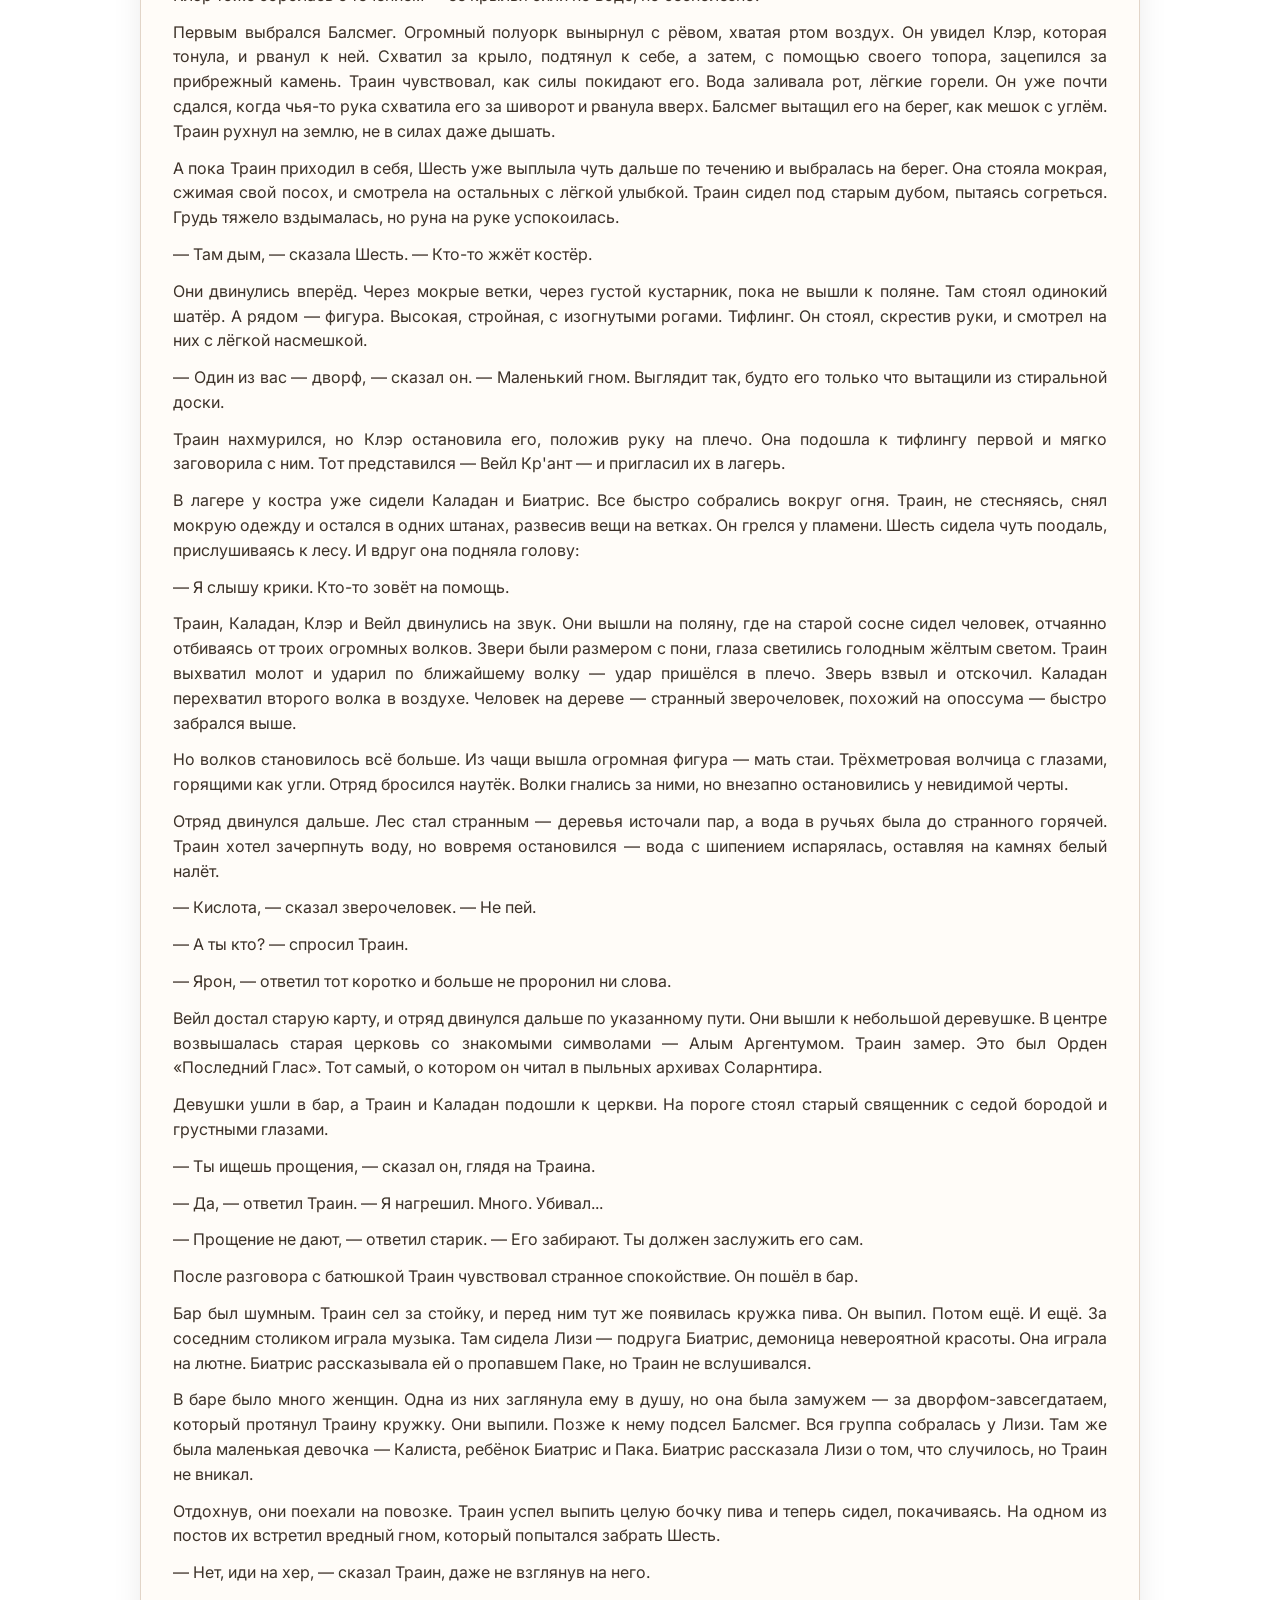
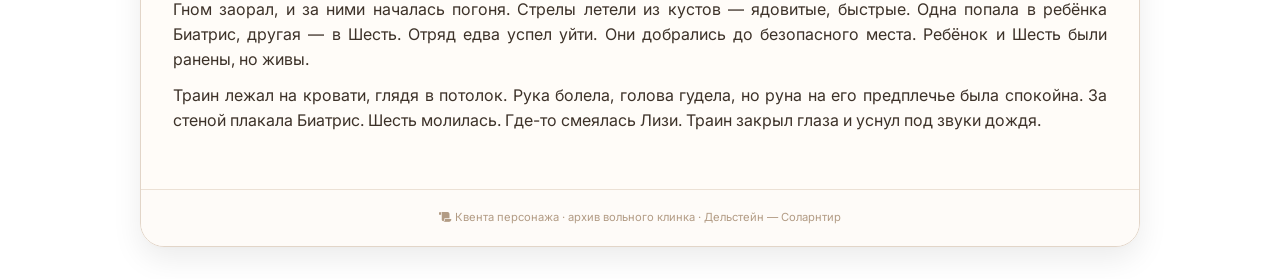
==== commit a2415556: "Update index.html" ====
--- a/index.html
+++ b/index.html
@@ -143,79 +143,63 @@
                             <div class="clear-float"></div>
                         </div>
 
-                        <!-- ===== ГЛАВА 7 (НОВАЯ) ===== -->
+                        <!-- ===== ГЛАВА 7 ===== -->
                         <div class="history-chapter" data-chapter="7">
                             <div class="history-title"><i class="fas fa-water"></i><span id="ch7Title">Глава седьмая: Холодная река · Новые лица</span></div>
                             
                             <div class="section-text" id="ch7Text1">Траин не помнил, как упал в воду. Помнил только холод — такой, что кости заныли, а лёгкие сжались, отказываясь дышать. Река подхватила его, закружила, понесла, как щепку. Молот тянул вниз, в темноту, в тишину, где не было ни звука, ни боли — только пустота. Он пытался вынырнуть, но вода была сильнее. Молот тянул его на дно, как якорь. Клэр тоже боролась с течением — её крылья били по воде, но бесполезно.</div>
                             
-                            <div class="quote-mini"><i class="fas fa-quote-left"></i> «Я тону. Снова. Сколько раз я должен умирать, чтобы понять — я не хочу умирать? Я хочу жить. По-настоящему. Но как? Как жить, когда всё, что ты знал — война и приказы?»</div>
-                            
                             <div class="section-text" id="ch7Text2">Первым выбрался Балсмег. Огромный полуорк вынырнул с рёвом, хватая ртом воздух. Он увидел Клэр, которая тонула, и рванул к ней. Схватил за крыло, подтянул к себе, а затем, с помощью своего топора, зацепился за прибрежный камень. Траин чувствовал, как силы покидают его. Вода заливала рот, лёгкие горели. Он уже почти сдался, когда чья-то рука схватила его за шиворот и рванула вверх. Балсмег вытащил его на берег, как мешок с углём. Траин рухнул на землю, не в силах даже дышать.</div>
                             
-                            <div class="quote-mini"><i class="fas fa-quote-left"></i> «Вот так. Просто вытащили. Как собаку из воды. Я — Траин Углич, воин, носитель древней руны — а меня вытащили как щенка. Смешно. Или грустно. Наверное, и то, и другое».</div>
-                            
-                            <div class="section-text" id="ch7Text3">А пока Траин приходил в себя, Шесть уже выплыла чуть дальше по течению и выбралась на берег. Она стояла мокрая, сжимая свой посох, и смотрела на остальных с лёгкой улыбкой. Траин сидел под старым дубом, пытаясь согреться. Грудь тяжело вздымалась, но руна на руке успокоилась. Он смотрел на своих спутников: Балсмег разжигал костёр, Клэр сушила крылья, Шесть стояла чуть поодаль.</div>
-                            
-                            <div class="section-text" id="ch7Text4">— Там дым, — сказала Шесть. — Кто-то жжёт костёр. Они двинулись вперёд. Через мокрые ветки, через густой кустарник, пока не вышли к поляне. Там стоял одинокий шатёр. А рядом — фигура. Высокая, стройная, с изогнутыми рогами. Тифлинг. Он стоял, скрестив руки, и смотрел на них с лёгкой насмешкой.</div>
-                            
-                            <div class="quote-mini"><i class="fas fa-quote-left"></i> «Тифлинг. Рогатый. Наверное, думает, что мы ему что-то должны. Или наоборот — он нам. В Дельстейне таких не любили. Но Дельстейн остался в прошлом. А этот — передо мной».</div>
-                            
-                            <div class="section-text" id="ch7Text5">— Один из вас — дворф, — сказал он. — Маленький гном. Выглядит так, будто его только что вытащили из стиральной доски. Траин нахмурился, но Клэр остановила его, положив руку на плечо. Она подошла к тифлингу первой и мягко заговорила с ним. Тот представился — Вейл Кр'ант — и пригласил их в лагерь.</div>
-                            
-                            <div class="quote-mini"><i class="fas fa-quote-left"></i> «Вейл. Звучит как ветер. Или как ложь. Все они звучат как ложь, пока не докажут обратное. Но этот... в нём есть что-то. Что-то, что я не могу понять. И это бесит».</div>
-                            
-                            <div class="section-text" id="ch7Text6">В лагере у костра уже сидели Каладан и Биатрис. Все быстро собрались вокруг огня. Траин, не стесняясь, снял мокрую одежду и остался в одних штанах, развесив вещи на ветках. Он грелся у пламени и смотрел, как Каладан и Клэр курили какую-то траву. Шесть сидела чуть поодаль, прислушиваясь к лесу. И вдруг она подняла голову: — Я слышу крики. Кто-то зовёт на помощь.</div>
-                            
-                            <div class="quote-mini"><i class="fas fa-quote-left"></i> «Конечно. Снова кто-то зовёт. И мы снова идём. Потому что я не могу иначе. Это единственное, что я умею — помогать тем, кто слабее. И умирать за них. Или вместе с ними».</div>
-                            
-                            <div class="section-text" id="ch7Text7">Траин, Каладан, Клэр и Вейл двинулись на звук. Они вышли на поляну, где на старой сосне сидел человек, отчаянно отбиваясь от троих огромных волков. Звери были размером с пони, глаза светились голодным жёлтым светом. Траин выхватил молот и ударил по ближайшему волку — удар пришёлся в плечо. Зверь взвыл и отскочил. Каладан перехватил второго волка в воздухе. Человек на дереве — странный зверочеловек, похожий на опоссума — быстро забрался выше.</div>
-                            
-                            <div class="quote-mini"><i class="fas fa-quote-left"></i> «Опять бой. Опять кровь. Когда это закончится? Или никогда не закончится? Я устал. Так устал. Но если я остановлюсь — они умрут. Я не могу позволить им умереть».</div>
-                            
-                            <div class="section-text" id="ch7Text8">Но волков становилось всё больше. Из чащи вышла огромная фигура — мать стаи. Трёхметровая волчица с глазами, горящими как угли. Отряд бросился наутёк. Волки гнались за ними, но внезапно остановились у невидимой черты. — Они боятся этого места, — тихо сказал Вейл.</div>
-                            
-                            <div class="quote-mini"><i class="fas fa-quote-left"></i> «Боятся. Все чего-то боятся. Волки — этого леса. Я — самого себя. Вейл — своего прошлого. Мы все бежим от чего-то. Но от себя не убежишь. Я знаю».</div>
-                            
-                            <div class="section-text" id="ch7Text9">Отряд двинулся дальше. Лес стал странным — деревья источали пар, а вода в ручьях была до странного горячей. Траин хотел зачерпнуть воду, но вовремя остановился — вода с шипением испарялась, оставляя на камнях белый налёт. — Кислота, — сказал зверочеловек. — Не пей. — А ты кто? — спросил Траин. — Ярон, — ответил тот коротко и больше не проронил ни слова.</div>
-                            
-                            <div class="quote-mini"><i class="fas fa-quote-left"></i> «Ярон. Молчаливый. Как я когда-то. Тоже думал, что молчание — это сила. Но молчание — это страх. Страх сказать что-то не то. Я больше не хочу молчать. Хочу говорить. Даже если это будет больно».</div>
-                            
-                            <div class="section-text" id="ch7Text10">Вейл достал старую карту, и отряд двинулся дальше по указанному пути. Они вышли к небольшой деревушке. В центре возвышалась старая церковь со знакомыми символами — Алым Аргентумом. Траин замер. Это был Орден «Последний Глас». Тот самый, о котором он читал в пыльных архивах Соларнтира.</div>
-                            
-                            <div class="quote-mini"><i class="fas fa-quote-left"></i> «Последний Глас. Как тот голос, сказавший мне „встань“. Совпадение? Или всё связано? Я должен узнать правду. Должен».</div>
-                            
-                            <div class="section-text" id="ch7Text11">Девушки ушли в бар, а Траин и Каладан подошли к церкви. На пороге стоял старый священник с седой бородой и грустными глазами. — Ты носишь древнюю руну, — сказал он, глядя на Траина. — И ты ищешь прощения. — Да, — ответил Траин. — Я нагрешил. Много. Убивал, предавал...</div>
-                            
-                            <div class="quote-mini"><i class="fas fa-quote-left"></i> «Я сказал это вслух. Признался. Впервые за долгое время я сказал правду о себе. И не умер. Наверное, это и есть начало».</div>
-                            
-                            <div class="section-text" id="ch7Text12">— Прощение не дают, — ответил старик. — Его забирают. Ты должен заслужить его сам. После разговора с батюшкой Траин чувствовал странное спокойствие. Он пошёл в бар.</div>
-                            
-                            <div class="section-text" id="ch7Text13">Бар был шумным. Траин сел за стойку, и перед ним тут же появилась кружка пива. Он выпил. Потом ещё. И ещё. За соседним столиком играла музыка. Там сидела Лизи — подруга Биатрис, демоница невероятной красоты. Она играла на лютне. Биатрис рассказывала ей о пропавшем Паке, но Траин не вслушивался.</div>
-                            
-                            <div class="quote-mini"><i class="fas fa-quote-left"></i> «Лизи. Красивая. Очень красивая. Но не для меня. У неё своя жизнь, свои заботы. А у меня — пиво и дорога. И это правильно. Нельзя привязываться. Нельзя снова терять».</div>
-                            
-                            <div class="section-text" id="ch7Text14">В баре было много женщин. Одна из них заглянула ему в душу, но она была замужем — за дворфом-завсегдатаем, который протянул Траину кружку. Они выпили. Позже к нему подсел Балсмег. Вся группа собралась у Лизи. Там же была маленькая девочка — Калиста, ребёнок Биатрис и Пака. Биатрис рассказала Лизи о том, что случилось, но Траин не вникал.</div>
-                            
-                            <div class="quote-mini"><i class="fas fa-quote-left"></i> «Биатрис плачет. Ребёнок напуган. А я пью. И ничего не могу сделать. Может быть, я никогда ничего не мог. Может быть, я просто идиот, который думает, что может изменить мир. Но я не могу. Я даже себя изменить не могу».</div>
-                            
-                            <div class="section-text" id="ch7Text15">Отдохнув, они поехали на повозке. Траин успел выпить целую бочку пива и теперь сидел, покачиваясь. На одном из постов их встретил вредный гном, который попытался забрать Шесть. — Нет, иди на хер, — сказал Траин, даже не взглянув на него.</div>
-                            
-                            <div class="quote-mini"><i class="fas fa-quote-left"></i> «Я сказал „нет“. Я сказал это вслух. Не как пёс, а как человек. Как Траин Углич. Впервые за долгое время я чувствую, что могу выбирать».</div>
-                            
-                            <div class="section-text" id="ch7Text16">Гном заорал, и за ними началась погоня. Стрелы летели из кустов — ядовитые, быстрые. Одна попала в ребёнка Биатрис, другая — в Шесть. Отряд едва успел уйти. Они добрались до безопасного места. Ребёнок и Шесть были ранены, но живы.</div>
-                            
-                            <div class="quote-mini"><i class="fas fa-quote-left"></i> «Снова кто-то страдает. Снова я не могу ничего сделать. Проклятие! Когда это закончится?»</div>
-                            
-                            <div class="section-text" id="ch7Text17">Траин лежал на кровати, глядя в потолок. Рука болела, голова гудела, но руна на его предплечье была спокойна. За стеной плакала Биатрис. Шесть молилась. Где-то смеялась Лизи. Траин закрыл глаза.</div>
-                            
-                            <div class="quote-mini"><i class="fas fa-quote-left"></i> «Я искал голос, который сказал мне „встань“. Я искал брата. Я искал себя. И что я нашёл? Ребёнка, который чуть не умер. Женщину, которая плачет. И пиво — всегда пиво».</div>
-                            
-                            <div class="quote-mini"><i class="fas fa-quote-left"></i> «Может быть, я никогда не найду ответ. Может быть, сам ответ — в том, чтобы идти дальше. Не оглядываясь. Не боясь. Просто идти».</div>
-                            
-                            <div class="section-text" id="ch7Text18">Он уснул под звуки дождя. И во сне ему снова приснился голос:</div>
-                            
-                            <div class="quote-mini"><i class="fas fa-dice-d20"></i> «Ты на правильном пути, Траин. Не останавливайся».</div>
+                            <div class="section-text" id="ch7Text3">А пока Траин приходил в себя, Шесть уже выплыла чуть дальше по течению и выбралась на берег. Она стояла мокрая, сжимая свой посох, и смотрела на остальных с лёгкой улыбкой. Траин сидел под старым дубом, пытаясь согреться. Грудь тяжело вздымалась, но руна на руке успокоилась.</div>
+                            
+                            <div class="section-text" id="ch7Text4">— Там дым, — сказала Шесть. — Кто-то жжёт костёр.</div>
+                            
+                            <div class="section-text" id="ch7Text5">Они двинулись вперёд. Через мокрые ветки, через густой кустарник, пока не вышли к поляне. Там стоял одинокий шатёр. А рядом — фигура. Высокая, стройная, с изогнутыми рогами. Тифлинг. Он стоял, скрестив руки, и смотрел на них с лёгкой насмешкой.</div>
+                            
+                            <div class="section-text" id="ch7Text6">— Один из вас — дворф, — сказал он. — Маленький гном. Выглядит так, будто его только что вытащили из стиральной доски.</div>
+                            
+                            <div class="section-text" id="ch7Text7">Траин нахмурился, но Клэр остановила его, положив руку на плечо. Она подошла к тифлингу первой и мягко заговорила с ним. Тот представился — Вейл Кр'ант — и пригласил их в лагерь.</div>
+                            
+                            <div class="section-text" id="ch7Text8">В лагере у костра уже сидели Каладан и Биатрис. Все быстро собрались вокруг огня. Траин, не стесняясь, снял мокрую одежду и остался в одних штанах, развесив вещи на ветках. Он грелся у пламени. Шесть сидела чуть поодаль, прислушиваясь к лесу. И вдруг она подняла голову:</div>
+                            
+                            <div class="section-text" id="ch7Text9">— Я слышу крики. Кто-то зовёт на помощь.</div>
+                            
+                            <div class="section-text" id="ch7Text10">Траин, Каладан, Клэр и Вейл двинулись на звук. Они вышли на поляну, где на старой сосне сидел человек, отчаянно отбиваясь от троих огромных волков. Звери были размером с пони, глаза светились голодным жёлтым светом. Траин выхватил молот и ударил по ближайшему волку — удар пришёлся в плечо. Зверь взвыл и отскочил. Каладан перехватил второго волка в воздухе. Человек на дереве — странный зверочеловек, похожий на опоссума — быстро забрался выше.</div>
+                            
+                            <div class="section-text" id="ch7Text11">Но волков становилось всё больше. Из чащи вышла огромная фигура — мать стаи. Трёхметровая волчица с глазами, горящими как угли. Отряд бросился наутёк. Волки гнались за ними, но внезапно остановились у невидимой черты.</div>
+                            
+                            <div class="section-text" id="ch7Text12">Отряд двинулся дальше. Лес стал странным — деревья источали пар, а вода в ручьях была до странного горячей. Траин хотел зачерпнуть воду, но вовремя остановился — вода с шипением испарялась, оставляя на камнях белый налёт.</div>
+                            
+                            <div class="section-text" id="ch7Text13">— Кислота, — сказал зверочеловек. — Не пей.</div>
+                            
+                            <div class="section-text" id="ch7Text14">— А ты кто? — спросил Траин.</div>
+                            
+                            <div class="section-text" id="ch7Text15">— Ярон, — ответил тот коротко и больше не проронил ни слова.</div>
+                            
+                            <div class="section-text" id="ch7Text16">Вейл достал старую карту, и отряд двинулся дальше по указанному пути. Они вышли к небольшой деревушке. В центре возвышалась старая церковь со знакомыми символами — Алым Аргентумом. Траин замер. Это был Орден «Последний Глас». Тот самый, о котором он читал в пыльных архивах Соларнтира.</div>
+                            
+                            <div class="section-text" id="ch7Text17">Девушки ушли в бар, а Траин и Каладан подошли к церкви. На пороге стоял старый священник с седой бородой и грустными глазами.</div>
+                            
+                            <div class="section-text" id="ch7Text18">— Ты ищешь прощения, — сказал он, глядя на Траина.</div>
+                            
+                            <div class="section-text" id="ch7Text19">— Да, — ответил Траин. — Я нагрешил. Много. Убивал...</div>
+                            
+                            <div class="section-text" id="ch7Text20">— Прощение не дают, — ответил старик. — Его забирают. Ты должен заслужить его сам.</div>
+                            
+                            <div class="section-text" id="ch7Text21">После разговора с батюшкой Траин чувствовал странное спокойствие. Он пошёл в бар.</div>
+                            
+                            <div class="section-text" id="ch7Text22">Бар был шумным. Траин сел за стойку, и перед ним тут же появилась кружка пива. Он выпил. Потом ещё. И ещё. За соседним столиком играла музыка. Там сидела Лизи — подруга Биатрис, демоница невероятной красоты. Она играла на лютне. Биатрис рассказывала ей о пропавшем Паке, но Траин не вслушивался.</div>
+                            
+                            <div class="section-text" id="ch7Text23">В баре было много женщин. Одна из них заглянула ему в душу, но она была замужем — за дворфом-завсегдатаем, который протянул Траину кружку. Они выпили. Позже к нему подсел Балсмег. Вся группа собралась у Лизи. Там же была маленькая девочка — Калиста, ребёнок Биатрис и Пака. Биатрис рассказала Лизи о том, что случилось, но Траин не вникал.</div>
+                            
+                            <div class="section-text" id="ch7Text24">Отдохнув, они поехали на повозке. Траин успел выпить целую бочку пива и теперь сидел, покачиваясь. На одном из постов их встретил вредный гном, который попытался забрать Шесть.</div>
+                            
+                            <div class="section-text" id="ch7Text25">— Нет, иди на хер, — сказал Траин, даже не взглянув на него.</div>
+                            
+                            <div class="section-text" id="ch7Text26">Гном заорал, и за ними началась погоня. Стрелы летели из кустов — ядовитые, быстрые. Одна попала в ребёнка Биатрис, другая — в Шесть. Отряд едва успел уйти. Они добрались до безопасного места. Ребёнок и Шесть были ранены, но живы.</div>
+                            
+                            <div class="section-text" id="ch7Text27">Траин лежал на кровати, глядя в потолок. Рука болела, голова гудела, но руна на его предплечье была спокойна. За стеной плакала Биатрис. Шесть молилась. Где-то смеялась Лизи. Траин закрыл глаза и уснул под звуки дождя.</div>
                             
                             <div class="clear-float"></div>
                         </div>
